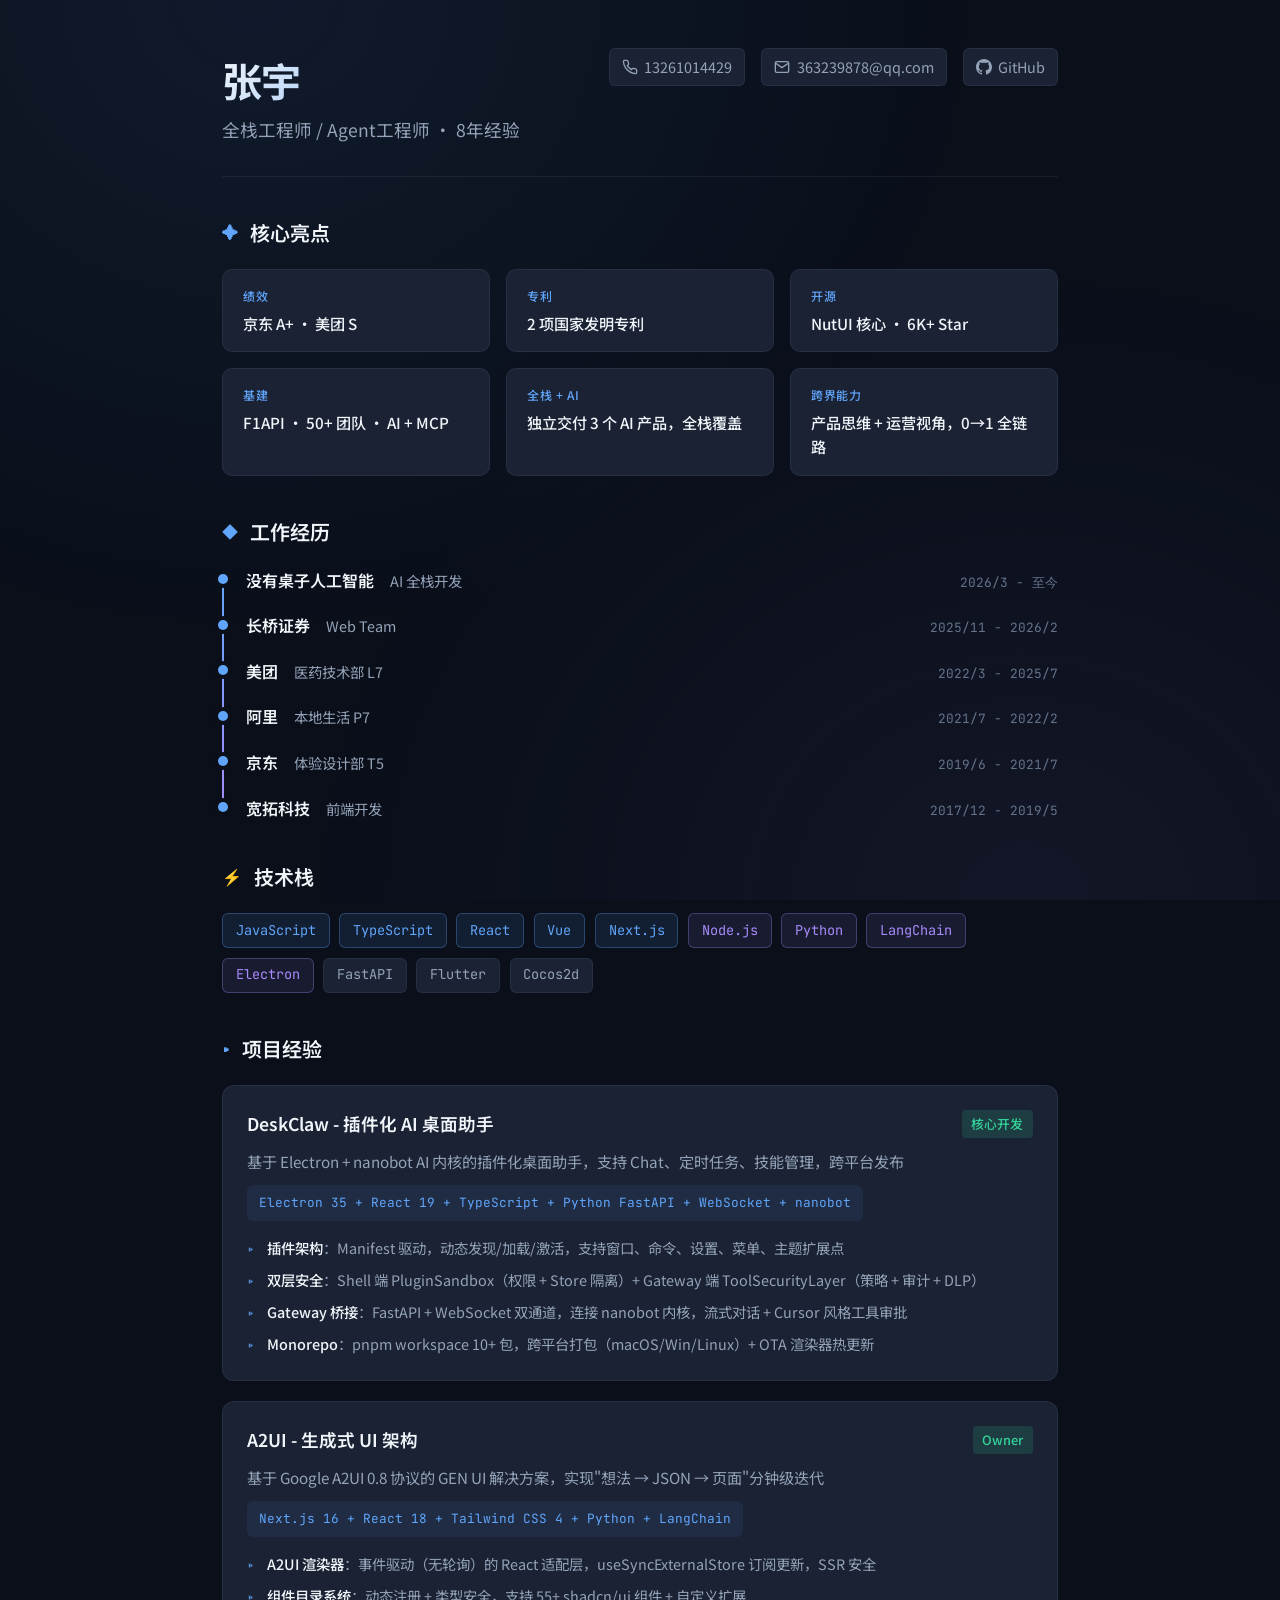
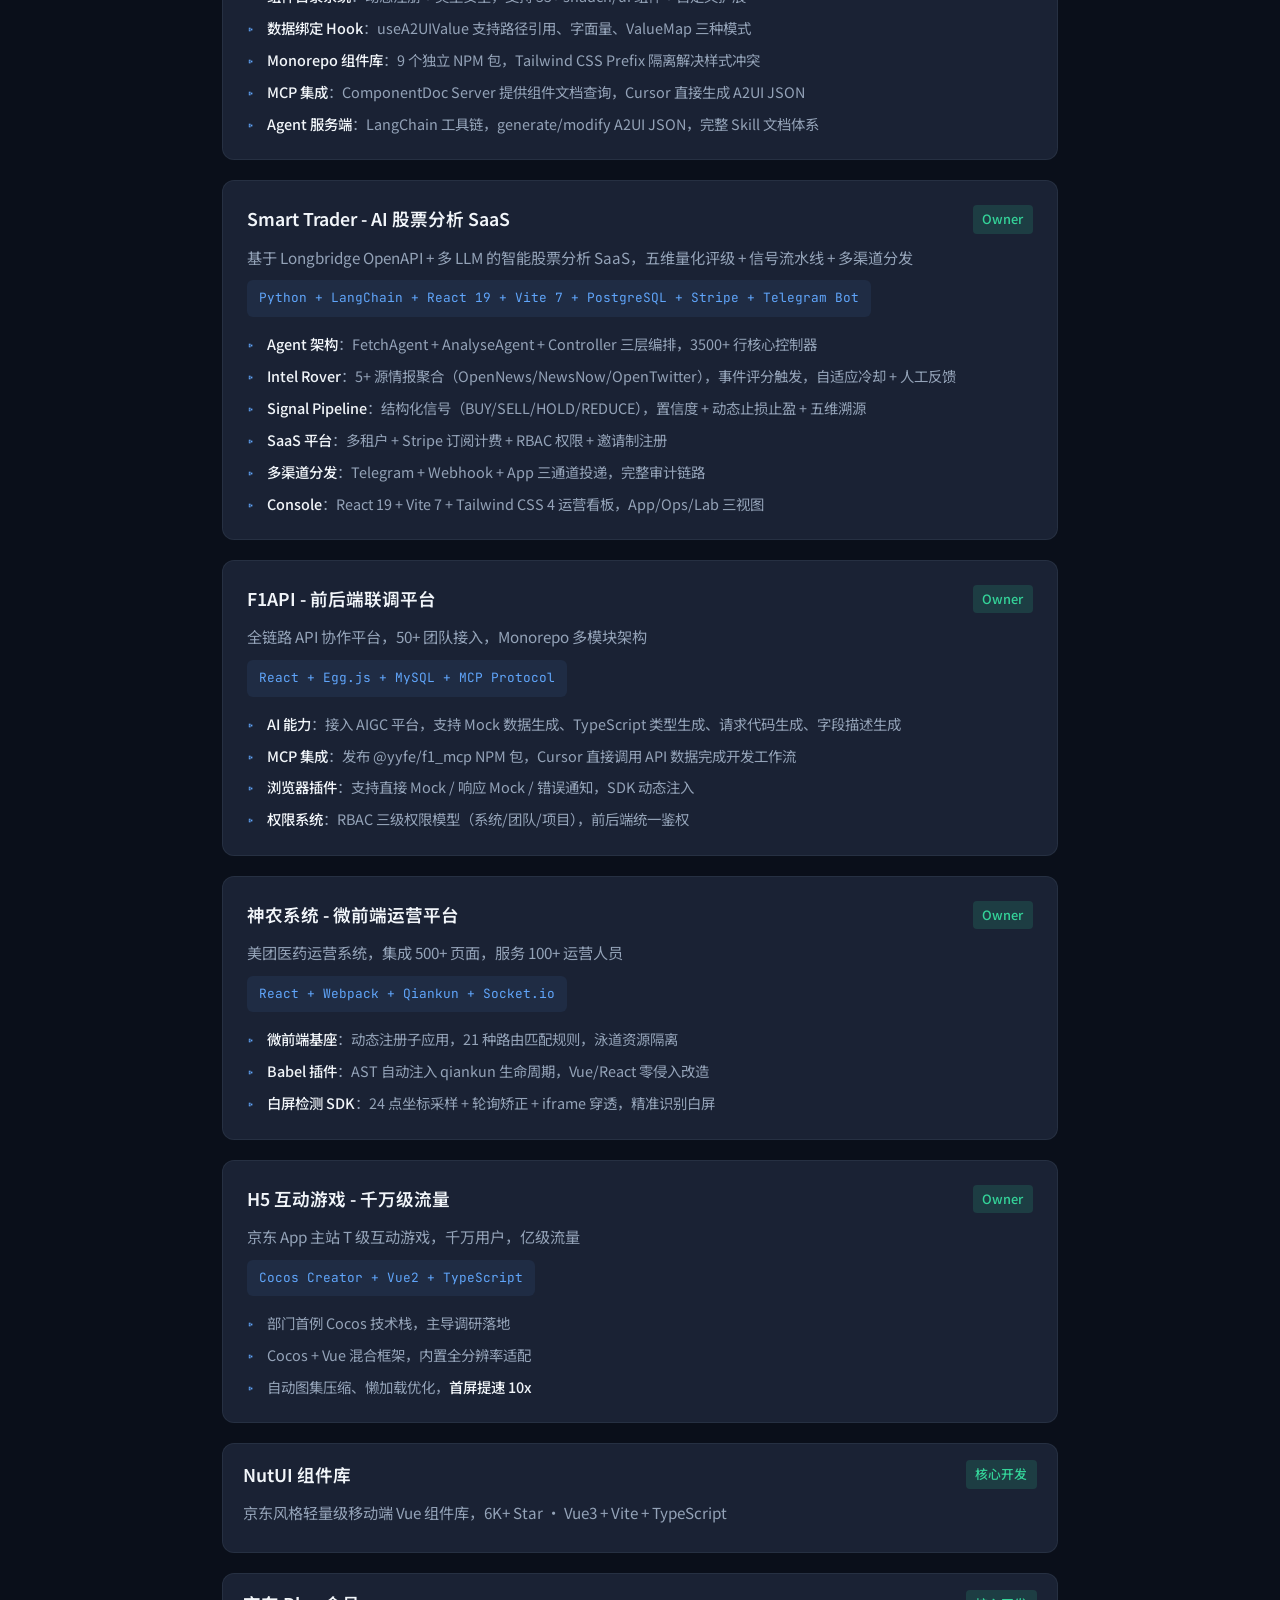
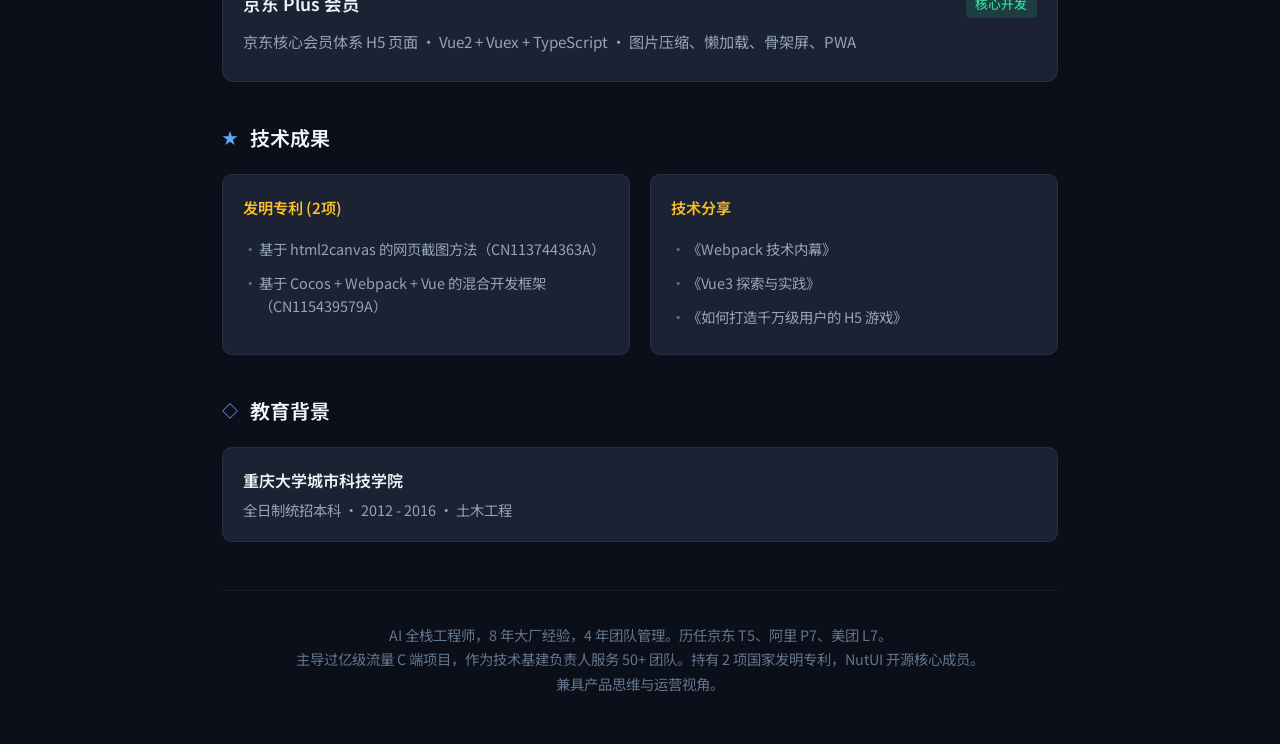
==== index.html @ 43261a3c "fix: DeskClaw 角色改为核心开发 Made-with: Cursor" ====
<!DOCTYPE html>
<html lang="zh-CN">
<head>
  <meta charset="UTF-8">
  <meta name="viewport" content="width=device-width, initial-scale=1.0">
  <title>张宇 - 全栈工程师 / Agent工程师</title>
  <link rel="preconnect" href="https://fonts.googleapis.com">
  <link rel="preconnect" href="https://fonts.gstatic.com" crossorigin>
  <link href="https://fonts.googleapis.com/css2?family=Noto+Sans+SC:wght@300;400;500;700&family=JetBrains+Mono:wght@400;500&display=swap" rel="stylesheet">
  <link rel="stylesheet" href="styles.css">
</head>
<body>
  <div class="container">
    <!-- Header -->
    <header class="header">
      <div class="header-main">
        <h1 class="name">张宇</h1>
        <p class="title">全栈工程师 / Agent工程师 · 8年经验</p>
      </div>
      <div class="contact-info">
        <a href="tel:13261014429" class="contact-item">
          <svg class="icon" viewBox="0 0 24 24" fill="none" stroke="currentColor" stroke-width="2">
            <path d="M22 16.92v3a2 2 0 0 1-2.18 2 19.79 19.79 0 0 1-8.63-3.07 19.5 19.5 0 0 1-6-6 19.79 19.79 0 0 1-3.07-8.67A2 2 0 0 1 4.11 2h3a2 2 0 0 1 2 1.72 12.84 12.84 0 0 0 .7 2.81 2 2 0 0 1-.45 2.11L8.09 9.91a16 16 0 0 0 6 6l1.27-1.27a2 2 0 0 1 2.11-.45 12.84 12.84 0 0 0 2.81.7A2 2 0 0 1 22 16.92z"/>
          </svg>
          13261014429
        </a>
        <a href="mailto:363239878@qq.com" class="contact-item">
          <svg class="icon" viewBox="0 0 24 24" fill="none" stroke="currentColor" stroke-width="2">
            <path d="M4 4h16c1.1 0 2 .9 2 2v12c0 1.1-.9 2-2 2H4c-1.1 0-2-.9-2-2V6c0-1.1.9-2 2-2z"/>
            <polyline points="22,6 12,13 2,6"/>
          </svg>
          363239878@qq.com
        </a>
        <a href="https://github.com/zy19940510" target="_blank" class="contact-item">
          <svg class="icon" viewBox="0 0 24 24" fill="currentColor">
            <path d="M12 0c-6.626 0-12 5.373-12 12 0 5.302 3.438 9.8 8.207 11.387.599.111.793-.261.793-.577v-2.234c-3.338.726-4.033-1.416-4.033-1.416-.546-1.387-1.333-1.756-1.333-1.756-1.089-.745.083-.729.083-.729 1.205.084 1.839 1.237 1.839 1.237 1.07 1.834 2.807 1.304 3.492.997.107-.775.418-1.305.762-1.604-2.665-.305-5.467-1.334-5.467-5.931 0-1.311.469-2.381 1.236-3.221-.124-.303-.535-1.524.117-3.176 0 0 1.008-.322 3.301 1.23.957-.266 1.983-.399 3.003-.404 1.02.005 2.047.138 3.006.404 2.291-1.552 3.297-1.23 3.297-1.23.653 1.653.242 2.874.118 3.176.77.84 1.235 1.911 1.235 3.221 0 4.609-2.807 5.624-5.479 5.921.43.372.823 1.102.823 2.222v3.293c0 .319.192.694.801.576 4.765-1.589 8.199-6.086 8.199-11.386 0-6.627-5.373-12-12-12z"/>
          </svg>
          GitHub
        </a>
      </div>
    </header>

    <!-- Highlights -->
    <section class="section highlights">
      <h2 class="section-title">
        <span class="section-icon">✦</span>
        核心亮点
      </h2>
      <div class="highlight-grid">
        <div class="highlight-card">
          <div class="highlight-label">绩效</div>
          <div class="highlight-value">京东 A+ · 美团 S</div>
        </div>
        <div class="highlight-card">
          <div class="highlight-label">专利</div>
          <div class="highlight-value">2 项国家发明专利</div>
        </div>
        <div class="highlight-card">
          <div class="highlight-label">开源</div>
          <div class="highlight-value">NutUI 核心 · 6K+ Star</div>
        </div>
        <div class="highlight-card">
          <div class="highlight-label">基建</div>
          <div class="highlight-value">F1API · 50+ 团队 · AI + MCP</div>
        </div>
        <div class="highlight-card">
          <div class="highlight-label">全栈 + AI</div>
          <div class="highlight-value">独立交付 3 个 AI 产品，全栈覆盖</div>
        </div>
        <div class="highlight-card">
          <div class="highlight-label">跨界能力</div>
          <div class="highlight-value">产品思维 + 运营视角，0→1 全链路</div>
        </div>
      </div>
    </section>

    <!-- Work Experience -->
    <section class="section">
      <h2 class="section-title">
        <span class="section-icon">◆</span>
        工作经历
      </h2>
      <div class="timeline">
        <div class="timeline-item">
          <div class="timeline-dot"></div>
          <div class="timeline-content">
            <div class="company">没有桌子人工智能</div>
            <div class="position">AI 全栈开发</div>
            <div class="period">2026/3 - 至今</div>
          </div>
        </div>
        <div class="timeline-item">
          <div class="timeline-dot"></div>
          <div class="timeline-content">
            <div class="company">长桥证券</div>
            <div class="position">Web Team</div>
            <div class="period">2025/11 - 2026/2</div>
          </div>
        </div>
        <div class="timeline-item">
          <div class="timeline-dot"></div>
          <div class="timeline-content">
            <div class="company">美团</div>
            <div class="position">医药技术部 L7</div>
            <div class="period">2022/3 - 2025/7</div>
          </div>
        </div>
        <div class="timeline-item">
          <div class="timeline-dot"></div>
          <div class="timeline-content">
            <div class="company">阿里</div>
            <div class="position">本地生活 P7</div>
            <div class="period">2021/7 - 2022/2</div>
          </div>
        </div>
        <div class="timeline-item">
          <div class="timeline-dot"></div>
          <div class="timeline-content">
            <div class="company">京东</div>
            <div class="position">体验设计部 T5</div>
            <div class="period">2019/6 - 2021/7</div>
          </div>
        </div>
        <div class="timeline-item">
          <div class="timeline-dot"></div>
          <div class="timeline-content">
            <div class="company">宽拓科技</div>
            <div class="position">前端开发</div>
            <div class="period">2017/12 - 2019/5</div>
          </div>
        </div>
      </div>
    </section>

    <!-- Tech Stack -->
    <section class="section">
      <h2 class="section-title">
        <span class="section-icon">⚡</span>
        技术栈
      </h2>
      <div class="tech-tags">
        <span class="tech-tag primary">JavaScript</span>
        <span class="tech-tag primary">TypeScript</span>
        <span class="tech-tag primary">React</span>
        <span class="tech-tag primary">Vue</span>
        <span class="tech-tag primary">Next.js</span>
        <span class="tech-tag secondary">Node.js</span>
        <span class="tech-tag secondary">Python</span>
        <span class="tech-tag secondary">LangChain</span>
        <span class="tech-tag secondary">Electron</span>
        <span class="tech-tag">FastAPI</span>
        <span class="tech-tag">Flutter</span>
        <span class="tech-tag">Cocos2d</span>
      </div>
    </section>

    <!-- Projects -->
    <section class="section">
      <h2 class="section-title">
        <span class="section-icon">▸</span>
        项目经验
      </h2>

      <div class="project">
        <div class="project-header">
          <h3 class="project-name">DeskClaw - 插件化 AI 桌面助手</h3>
          <span class="project-role">核心开发</span>
        </div>
        <p class="project-desc">基于 Electron + nanobot AI 内核的插件化桌面助手，支持 Chat、定时任务、技能管理，跨平台发布</p>
        <div class="project-tech">Electron 35 + React 19 + TypeScript + Python FastAPI + WebSocket + nanobot</div>
        <ul class="project-points">
          <li><strong>插件架构</strong>：Manifest 驱动，动态发现/加载/激活，支持窗口、命令、设置、菜单、主题扩展点</li>
          <li><strong>双层安全</strong>：Shell 端 PluginSandbox（权限 + Store 隔离）+ Gateway 端 ToolSecurityLayer（策略 + 审计 + DLP）</li>
          <li><strong>Gateway 桥接</strong>：FastAPI + WebSocket 双通道，连接 nanobot 内核，流式对话 + Cursor 风格工具审批</li>
          <li><strong>Monorepo</strong>：pnpm workspace 10+ 包，跨平台打包（macOS/Win/Linux）+ OTA 渲染器热更新</li>
        </ul>
      </div>

      <div class="project">
        <div class="project-header">
          <h3 class="project-name">A2UI - 生成式 UI 架构</h3>
          <span class="project-role">Owner</span>
        </div>
        <p class="project-desc">基于 Google A2UI 0.8 协议的 GEN UI 解决方案，实现"想法 → JSON → 页面"分钟级迭代</p>
        <div class="project-tech">Next.js 16 + React 18 + Tailwind CSS 4 + Python + LangChain</div>
        <ul class="project-points">
          <li><strong>A2UI 渲染器</strong>：事件驱动（无轮询）的 React 适配层，useSyncExternalStore 订阅更新，SSR 安全</li>
          <li><strong>组件目录系统</strong>：动态注册 + 类型安全，支持 55+ shadcn/ui 组件 + 自定义扩展</li>
          <li><strong>数据绑定 Hook</strong>：useA2UIValue 支持路径引用、字面量、ValueMap 三种模式</li>
          <li><strong>Monorepo 组件库</strong>：9 个独立 NPM 包，Tailwind CSS Prefix 隔离解决样式冲突</li>
          <li><strong>MCP 集成</strong>：ComponentDoc Server 提供组件文档查询，Cursor 直接生成 A2UI JSON</li>
          <li><strong>Agent 服务端</strong>：LangChain 工具链，generate/modify A2UI JSON，完整 Skill 文档体系</li>
        </ul>
      </div>

      <div class="project">
        <div class="project-header">
          <h3 class="project-name">Smart Trader - AI 股票分析 SaaS</h3>
          <span class="project-role">Owner</span>
        </div>
        <p class="project-desc">基于 Longbridge OpenAPI + 多 LLM 的智能股票分析 SaaS，五维量化评级 + 信号流水线 + 多渠道分发</p>
        <div class="project-tech">Python + LangChain + React 19 + Vite 7 + PostgreSQL + Stripe + Telegram Bot</div>
        <ul class="project-points">
          <li><strong>Agent 架构</strong>：FetchAgent + AnalyseAgent + Controller 三层编排，3500+ 行核心控制器</li>
          <li><strong>Intel Rover</strong>：5+ 源情报聚合（OpenNews/NewsNow/OpenTwitter），事件评分触发，自适应冷却 + 人工反馈</li>
          <li><strong>Signal Pipeline</strong>：结构化信号（BUY/SELL/HOLD/REDUCE），置信度 + 动态止损止盈 + 五维溯源</li>
          <li><strong>SaaS 平台</strong>：多租户 + Stripe 订阅计费 + RBAC 权限 + 邀请制注册</li>
          <li><strong>多渠道分发</strong>：Telegram + Webhook + App 三通道投递，完整审计链路</li>
          <li><strong>Console</strong>：React 19 + Vite 7 + Tailwind CSS 4 运营看板，App/Ops/Lab 三视图</li>
        </ul>
      </div>

      <div class="project">
        <div class="project-header">
          <h3 class="project-name">F1API - 前后端联调平台</h3>
          <span class="project-role">Owner</span>
        </div>
        <p class="project-desc">全链路 API 协作平台，50+ 团队接入，Monorepo 多模块架构</p>
        <div class="project-tech">React + Egg.js + MySQL + MCP Protocol</div>
        <ul class="project-points">
          <li><strong>AI 能力</strong>：接入 AIGC 平台，支持 Mock 数据生成、TypeScript 类型生成、请求代码生成、字段描述生成</li>
          <li><strong>MCP 集成</strong>：发布 @yyfe/f1_mcp NPM 包，Cursor 直接调用 API 数据完成开发工作流</li>
          <li><strong>浏览器插件</strong>：支持直接 Mock / 响应 Mock / 错误通知，SDK 动态注入</li>
          <li><strong>权限系统</strong>：RBAC 三级权限模型（系统/团队/项目），前后端统一鉴权</li>
        </ul>
      </div>

      <div class="project">
        <div class="project-header">
          <h3 class="project-name">神农系统 - 微前端运营平台</h3>
          <span class="project-role">Owner</span>
        </div>
        <p class="project-desc">美团医药运营系统，集成 500+ 页面，服务 100+ 运营人员</p>
        <div class="project-tech">React + Webpack + Qiankun + Socket.io</div>
        <ul class="project-points">
          <li><strong>微前端基座</strong>：动态注册子应用，21 种路由匹配规则，泳道资源隔离</li>
          <li><strong>Babel 插件</strong>：AST 自动注入 qiankun 生命周期，Vue/React 零侵入改造</li>
          <li><strong>白屏检测 SDK</strong>：24 点坐标采样 + 轮询矫正 + iframe 穿透，精准识别白屏</li>
        </ul>
      </div>

      <div class="project">
        <div class="project-header">
          <h3 class="project-name">H5 互动游戏 - 千万级流量</h3>
          <span class="project-role">Owner</span>
        </div>
        <p class="project-desc">京东 App 主站 T 级互动游戏，千万用户，亿级流量</p>
        <div class="project-tech">Cocos Creator + Vue2 + TypeScript</div>
        <ul class="project-points">
          <li>部门首例 Cocos 技术栈，主导调研落地</li>
          <li>Cocos + Vue 混合框架，内置全分辨率适配</li>
          <li>自动图集压缩、懒加载优化，<strong>首屏提速 10x</strong></li>
        </ul>
      </div>

      <div class="project compact">
        <div class="project-header">
          <h3 class="project-name">NutUI 组件库</h3>
          <span class="project-role">核心开发</span>
        </div>
        <p class="project-desc">京东风格轻量级移动端 Vue 组件库，6K+ Star · Vue3 + Vite + TypeScript</p>
      </div>

      <div class="project compact">
        <div class="project-header">
          <h3 class="project-name">京东 Plus 会员</h3>
          <span class="project-role">核心开发</span>
        </div>
        <p class="project-desc">京东核心会员体系 H5 页面 · Vue2 + Vuex + TypeScript · 图片压缩、懒加载、骨架屏、PWA</p>
      </div>
    </section>

    <!-- Technical Achievements -->
    <section class="section">
      <h2 class="section-title">
        <span class="section-icon">★</span>
        技术成果
      </h2>
      
      <div class="achievements-grid">
        <div class="achievement-block">
          <h4>发明专利 (2项)</h4>
          <ul>
            <li>基于 html2canvas 的网页截图方法（CN113744363A）</li>
            <li>基于 Cocos + Webpack + Vue 的混合开发框架（CN115439579A）</li>
          </ul>
        </div>
        <div class="achievement-block">
          <h4>技术分享</h4>
          <ul>
            <li>《Webpack 技术内幕》</li>
            <li>《Vue3 探索与实践》</li>
            <li>《如何打造千万级用户的 H5 游戏》</li>
          </ul>
        </div>
      </div>
    </section>

    <!-- Education -->
    <section class="section">
      <h2 class="section-title">
        <span class="section-icon">◇</span>
        教育背景
      </h2>
      <div class="education">
        <div class="edu-school">重庆大学城市科技学院</div>
        <div class="edu-detail">全日制统招本科 · 2012 - 2016 · 土木工程</div>
      </div>
    </section>

    <!-- Footer -->
    <footer class="footer">
      <p>      AI 全栈工程师，8 年大厂经验，4 年团队管理。历任京东 T5、阿里 P7、美团 L7。<br>
      主导过亿级流量 C 端项目，作为技术基建负责人服务 50+ 团队。持有 2 项国家发明专利，NutUI 开源核心成员。兼具产品思维与运营视角。</p>
    </footer>
  </div>

  <script>
    // Add subtle animations on scroll
    const observerOptions = {
      threshold: 0.1,
      rootMargin: '0px 0px -50px 0px'
    };

    const observer = new IntersectionObserver((entries) => {
      entries.forEach(entry => {
        if (entry.isIntersecting) {
          entry.target.classList.add('visible');
        }
      });
    }, observerOptions);

    document.querySelectorAll('.section, .project, .timeline-item').forEach(el => {
      observer.observe(el);
    });
  </script>
</body>
</html>
---- styles.css ----
/* ================================
   Zhang Yu Resume - Modern Dark Theme
   ================================ */

:root {
  /* Color Palette - Midnight Blue */
  --bg-primary: #0a0f1a;
  --bg-secondary: #111827;
  --bg-card: #1a2234;
  --bg-hover: #232d42;
  
  /* Accent Colors */
  --accent-primary: #60a5fa;
  --accent-secondary: #a78bfa;
  --accent-tertiary: #34d399;
  --accent-warm: #fbbf24;
  
  /* Text Colors */
  --text-primary: #f1f5f9;
  --text-secondary: #94a3b8;
  --text-muted: #64748b;
  
  /* Borders */
  --border-subtle: rgba(148, 163, 184, 0.1);
  --border-accent: rgba(96, 165, 250, 0.3);
  
  /* Shadows */
  --shadow-sm: 0 1px 2px rgba(0, 0, 0, 0.3);
  --shadow-md: 0 4px 6px rgba(0, 0, 0, 0.4);
  --shadow-lg: 0 10px 25px rgba(0, 0, 0, 0.5);
  
  /* Typography */
  --font-sans: 'Noto Sans SC', -apple-system, BlinkMacSystemFont, sans-serif;
  --font-mono: 'JetBrains Mono', 'SF Mono', monospace;
  
  /* Spacing */
  --container-max: 900px;
  --section-gap: 2.5rem;
}

/* Reset & Base */
*, *::before, *::after {
  box-sizing: border-box;
  margin: 0;
  padding: 0;
}

html {
  font-size: 16px;
  scroll-behavior: smooth;
}

body {
  font-family: var(--font-sans);
  background: var(--bg-primary);
  color: var(--text-primary);
  line-height: 1.6;
  min-height: 100vh;
  -webkit-font-smoothing: antialiased;
}

/* Gradient Background */
body::before {
  content: '';
  position: fixed;
  top: 0;
  left: 0;
  right: 0;
  height: 100vh;
  background: 
    radial-gradient(ellipse at 20% 0%, rgba(96, 165, 250, 0.08) 0%, transparent 50%),
    radial-gradient(ellipse at 80% 100%, rgba(167, 139, 250, 0.06) 0%, transparent 50%);
  pointer-events: none;
  z-index: -1;
}

/* Container */
.container {
  max-width: var(--container-max);
  margin: 0 auto;
  padding: 3rem 2rem;
}

/* ================================
   Header
   ================================ */
.header {
  display: flex;
  justify-content: space-between;
  align-items: flex-start;
  flex-wrap: wrap;
  gap: 1.5rem;
  padding-bottom: 2rem;
  margin-bottom: var(--section-gap);
  border-bottom: 1px solid var(--border-subtle);
}

.name {
  font-size: 2.5rem;
  font-weight: 700;
  letter-spacing: -0.02em;
  background: linear-gradient(135deg, var(--text-primary) 0%, var(--accent-primary) 100%);
  -webkit-background-clip: text;
  -webkit-text-fill-color: transparent;
  background-clip: text;
}

.title {
  font-size: 1.1rem;
  color: var(--text-secondary);
  margin-top: 0.25rem;
  font-weight: 400;
}

.contact-info {
  display: flex;
  flex-wrap: wrap;
  gap: 1rem;
  align-items: center;
}

.contact-item {
  display: flex;
  align-items: center;
  gap: 0.4rem;
  color: var(--text-secondary);
  text-decoration: none;
  font-size: 0.9rem;
  padding: 0.4rem 0.75rem;
  background: var(--bg-card);
  border-radius: 6px;
  border: 1px solid var(--border-subtle);
  transition: all 0.2s ease;
}

.contact-item:hover {
  color: var(--accent-primary);
  border-color: var(--border-accent);
  transform: translateY(-1px);
}

.contact-item .icon {
  width: 16px;
  height: 16px;
  flex-shrink: 0;
}

/* ================================
   Sections
   ================================ */
.section {
  margin-bottom: var(--section-gap);
  opacity: 0;
  transform: translateY(20px);
  transition: opacity 0.5s ease, transform 0.5s ease;
}

.section.visible {
  opacity: 1;
  transform: translateY(0);
}

.section-title {
  display: flex;
  align-items: center;
  gap: 0.75rem;
  font-size: 1.25rem;
  font-weight: 600;
  margin-bottom: 1.25rem;
  color: var(--text-primary);
}

.section-icon {
  color: var(--accent-primary);
  font-size: 1rem;
}

/* ================================
   Highlights
   ================================ */
.highlight-grid {
  display: grid;
  grid-template-columns: repeat(auto-fit, minmax(200px, 1fr));
  gap: 1rem;
}

.highlight-card {
  background: var(--bg-card);
  border: 1px solid var(--border-subtle);
  border-radius: 10px;
  padding: 1rem 1.25rem;
  transition: all 0.25s ease;
}

.highlight-card:hover {
  border-color: var(--border-accent);
  background: var(--bg-hover);
  transform: translateY(-2px);
  box-shadow: var(--shadow-md);
}

.highlight-label {
  font-size: 0.75rem;
  text-transform: uppercase;
  letter-spacing: 0.05em;
  color: var(--accent-primary);
  margin-bottom: 0.35rem;
  font-weight: 500;
}

.highlight-value {
  font-size: 0.95rem;
  color: var(--text-primary);
  font-weight: 500;
}

/* ================================
   Timeline (Work Experience)
   ================================ */
.timeline {
  position: relative;
  padding-left: 1.5rem;
}

.timeline::before {
  content: '';
  position: absolute;
  left: 0;
  top: 0.5rem;
  bottom: 0.5rem;
  width: 2px;
  background: linear-gradient(180deg, var(--accent-primary), var(--accent-secondary));
  border-radius: 2px;
}

.timeline-item {
  position: relative;
  padding-bottom: 1.25rem;
  opacity: 0;
  transform: translateX(-10px);
  transition: opacity 0.4s ease, transform 0.4s ease;
}

.timeline-item.visible {
  opacity: 1;
  transform: translateX(0);
}

.timeline-item:last-child {
  padding-bottom: 0;
}

.timeline-dot {
  position: absolute;
  left: -1.5rem;
  top: 0.4rem;
  width: 10px;
  height: 10px;
  background: var(--accent-primary);
  border-radius: 50%;
  transform: translateX(-4px);
  box-shadow: 0 0 0 4px var(--bg-primary);
}

.timeline-content {
  display: flex;
  align-items: baseline;
  flex-wrap: wrap;
  gap: 0.5rem 1rem;
}

.company {
  font-weight: 600;
  font-size: 1rem;
  color: var(--text-primary);
}

.position {
  color: var(--text-secondary);
  font-size: 0.9rem;
}

.period {
  font-family: var(--font-mono);
  font-size: 0.8rem;
  color: var(--text-muted);
  margin-left: auto;
}

/* ================================
   Tech Tags
   ================================ */
.tech-tags {
  display: flex;
  flex-wrap: wrap;
  gap: 0.6rem;
}

.tech-tag {
  font-family: var(--font-mono);
  font-size: 0.85rem;
  padding: 0.35rem 0.8rem;
  background: var(--bg-card);
  border: 1px solid var(--border-subtle);
  border-radius: 6px;
  color: var(--text-secondary);
  transition: all 0.2s ease;
}

.tech-tag.primary {
  background: rgba(96, 165, 250, 0.1);
  border-color: rgba(96, 165, 250, 0.3);
  color: var(--accent-primary);
}

.tech-tag.secondary {
  background: rgba(167, 139, 250, 0.1);
  border-color: rgba(167, 139, 250, 0.3);
  color: var(--accent-secondary);
}

.tech-tag:hover {
  transform: translateY(-2px);
  box-shadow: var(--shadow-sm);
}

/* ================================
   Projects
   ================================ */
.project {
  background: var(--bg-card);
  border: 1px solid var(--border-subtle);
  border-radius: 12px;
  padding: 1.5rem;
  margin-bottom: 1.25rem;
  opacity: 0;
  transform: translateY(15px);
  transition: all 0.4s ease;
}

.project.visible {
  opacity: 1;
  transform: translateY(0);
}

.project:hover {
  border-color: var(--border-accent);
  box-shadow: var(--shadow-md);
}

.project.compact {
  padding: 1rem 1.25rem;
}

.project-header {
  display: flex;
  justify-content: space-between;
  align-items: center;
  margin-bottom: 0.75rem;
}

.project-name {
  font-size: 1.1rem;
  font-weight: 600;
  color: var(--text-primary);
}

.project-role {
  font-size: 0.8rem;
  font-weight: 500;
  padding: 0.25rem 0.6rem;
  background: rgba(52, 211, 153, 0.15);
  color: var(--accent-tertiary);
  border-radius: 4px;
}

.project-desc {
  color: var(--text-secondary);
  font-size: 0.95rem;
  margin-bottom: 0.75rem;
  line-height: 1.5;
}

.project-tech {
  font-family: var(--font-mono);
  font-size: 0.8rem;
  color: var(--accent-primary);
  margin-bottom: 1rem;
  padding: 0.5rem 0.75rem;
  background: rgba(96, 165, 250, 0.08);
  border-radius: 6px;
  display: inline-block;
}

.project-points {
  list-style: none;
  padding: 0;
}

.project-points li {
  position: relative;
  padding-left: 1.25rem;
  margin-bottom: 0.6rem;
  font-size: 0.9rem;
  color: var(--text-secondary);
  line-height: 1.55;
}

.project-points li::before {
  content: '▹';
  position: absolute;
  left: 0;
  color: var(--accent-primary);
}

.project-points li strong {
  color: var(--text-primary);
  font-weight: 500;
}

.project-points li:last-child {
  margin-bottom: 0;
}

/* ================================
   Achievements
   ================================ */
.achievements-grid {
  display: grid;
  grid-template-columns: repeat(auto-fit, minmax(280px, 1fr));
  gap: 1.25rem;
}

.achievement-block {
  background: var(--bg-card);
  border: 1px solid var(--border-subtle);
  border-radius: 10px;
  padding: 1.25rem;
}

.achievement-block h4 {
  font-size: 0.95rem;
  font-weight: 600;
  color: var(--accent-warm);
  margin-bottom: 0.75rem;
}

.achievement-block ul {
  list-style: none;
}

.achievement-block li {
  font-size: 0.9rem;
  color: var(--text-secondary);
  padding: 0.35rem 0;
  padding-left: 1rem;
  position: relative;
}

.achievement-block li::before {
  content: '•';
  position: absolute;
  left: 0;
  color: var(--text-muted);
}

/* ================================
   Education
   ================================ */
.education {
  background: var(--bg-card);
  border: 1px solid var(--border-subtle);
  border-radius: 10px;
  padding: 1.25rem;
}

.edu-school {
  font-size: 1rem;
  font-weight: 600;
  color: var(--text-primary);
}

.edu-detail {
  font-size: 0.9rem;
  color: var(--text-secondary);
  margin-top: 0.25rem;
}

/* ================================
   Footer
   ================================ */
.footer {
  margin-top: 3rem;
  padding-top: 2rem;
  border-top: 1px solid var(--border-subtle);
  text-align: center;
}

.footer p {
  font-size: 0.9rem;
  color: var(--text-muted);
  line-height: 1.7;
  max-width: 700px;
  margin: 0 auto;
}

/* ================================
   Responsive
   ================================ */
@media (max-width: 768px) {
  .container {
    padding: 2rem 1.25rem;
  }

  .header {
    flex-direction: column;
    align-items: flex-start;
  }

  .name {
    font-size: 2rem;
  }

  .contact-info {
    width: 100%;
  }

  .highlight-grid {
    grid-template-columns: repeat(2, 1fr);
  }

  .timeline-content {
    flex-direction: column;
    gap: 0.25rem;
  }

  .period {
    margin-left: 0;
  }

  .project-header {
    flex-direction: column;
    align-items: flex-start;
    gap: 0.5rem;
  }
}

@media (max-width: 480px) {
  .highlight-grid {
    grid-template-columns: 1fr;
  }

  .achievements-grid {
    grid-template-columns: 1fr;
  }
}

/* ================================
   Print Styles
   ================================ */
@media print {
  :root {
    --bg-primary: #ffffff;
    --bg-secondary: #f8fafc;
    --bg-card: #f1f5f9;
    --text-primary: #1e293b;
    --text-secondary: #475569;
    --text-muted: #64748b;
    --border-subtle: #e2e8f0;
  }

  body {
    background: white;
    color: black;
    -webkit-print-color-adjust: exact;
    print-color-adjust: exact;
  }

  body::before {
    display: none;
  }

  .container {
    max-width: 100%;
    padding: 0;
  }

  .section, .project, .timeline-item {
    opacity: 1;
    transform: none;
  }

  .name {
    background: none;
    -webkit-text-fill-color: var(--text-primary);
    color: var(--text-primary);
  }

  .contact-item {
    background: none;
    border: none;
    padding: 0.2rem 0.5rem;
  }

  .project:hover,
  .highlight-card:hover {
    transform: none;
    box-shadow: none;
  }
}

/* ================================
   Animations
   ================================ */
@keyframes fadeInUp {
  from {
    opacity: 0;
    transform: translateY(20px);
  }
  to {
    opacity: 1;
    transform: translateY(0);
  }
}

.header {
  animation: fadeInUp 0.6s ease forwards;
}

.highlights {
  animation: fadeInUp 0.6s ease 0.1s forwards;
}
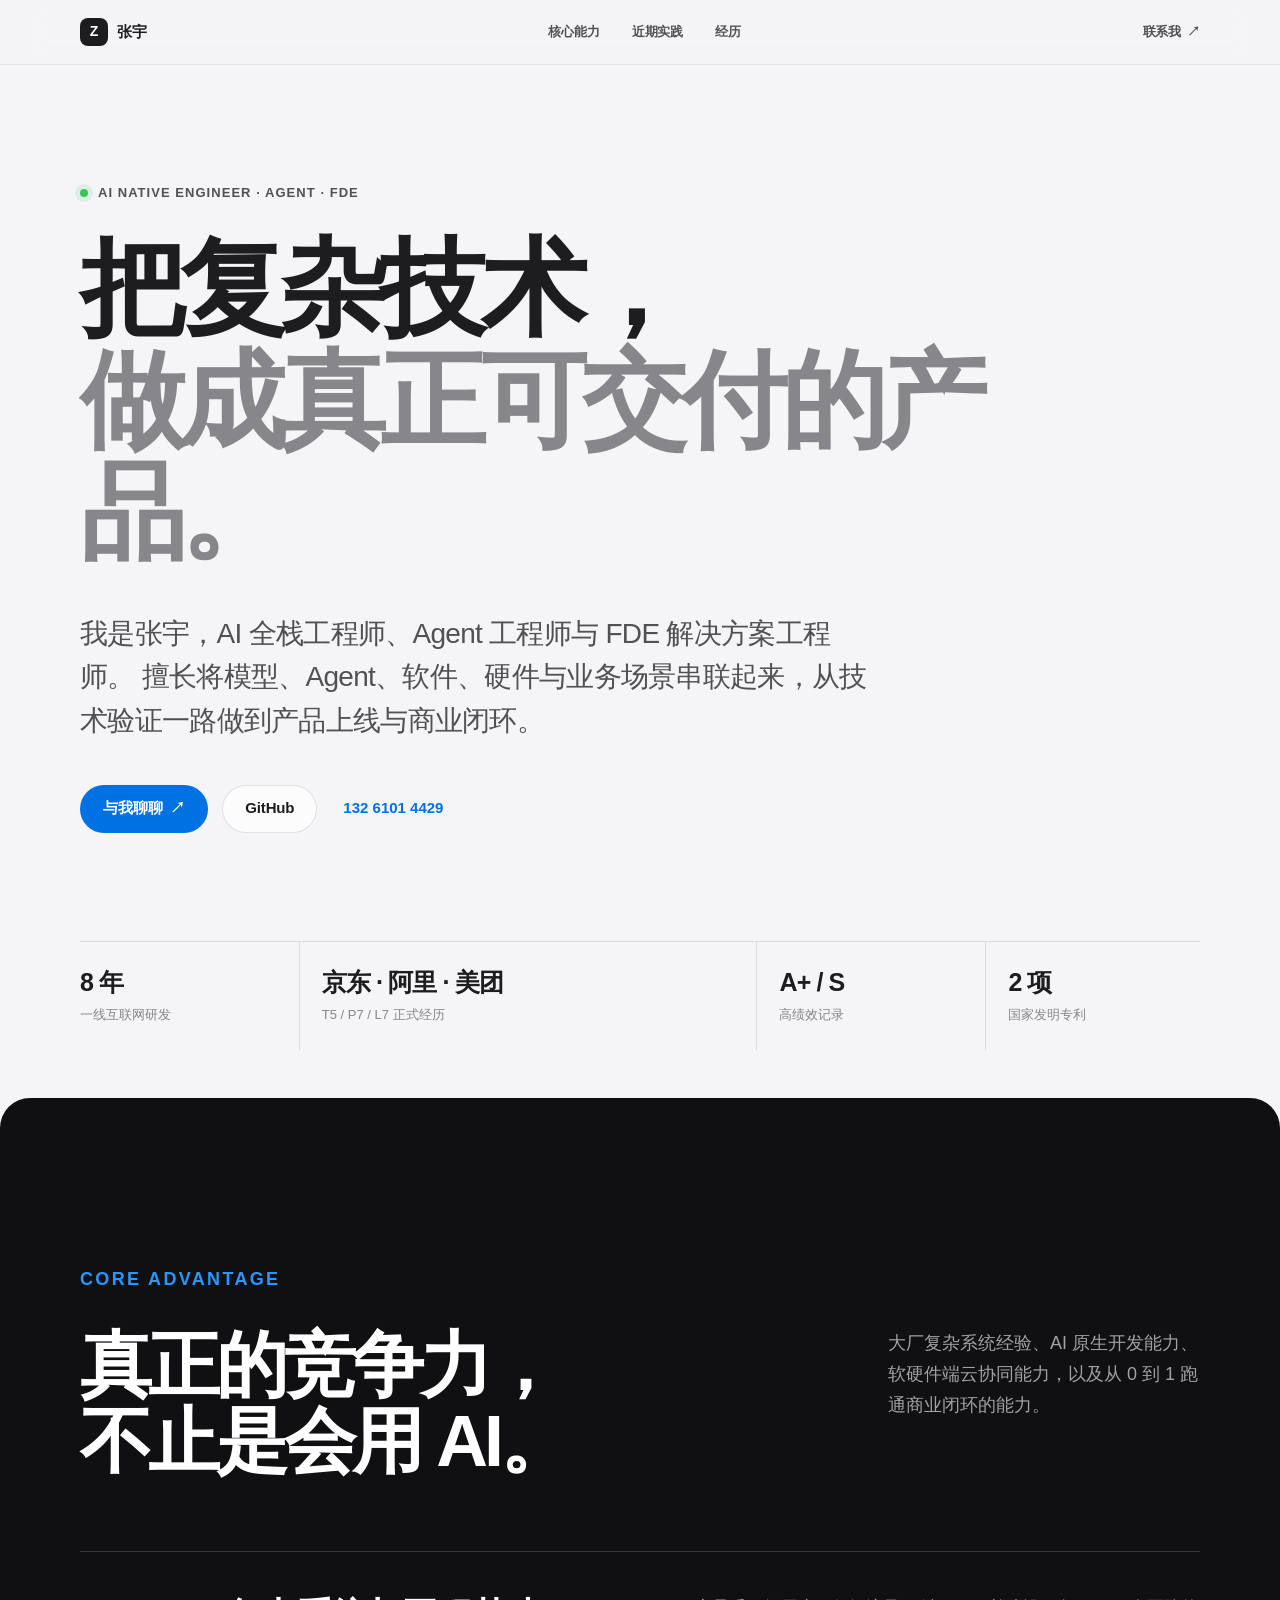
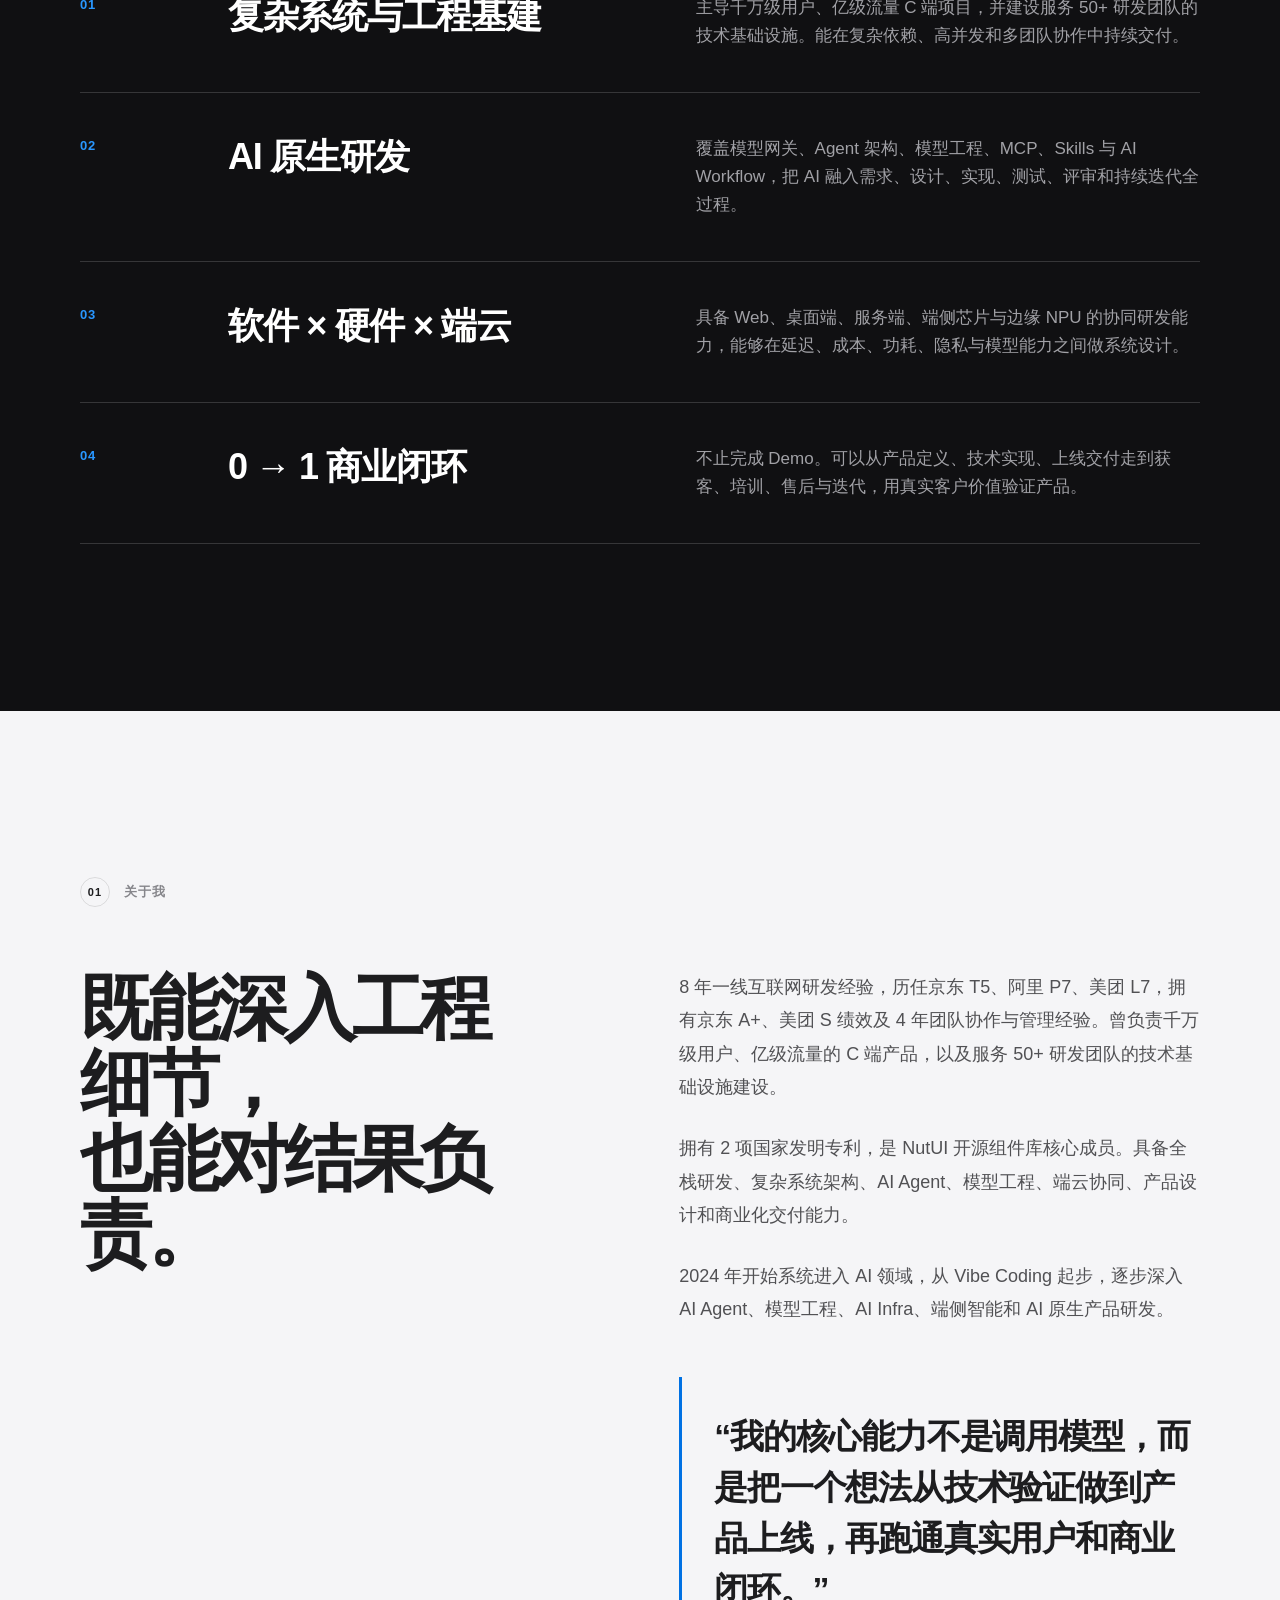
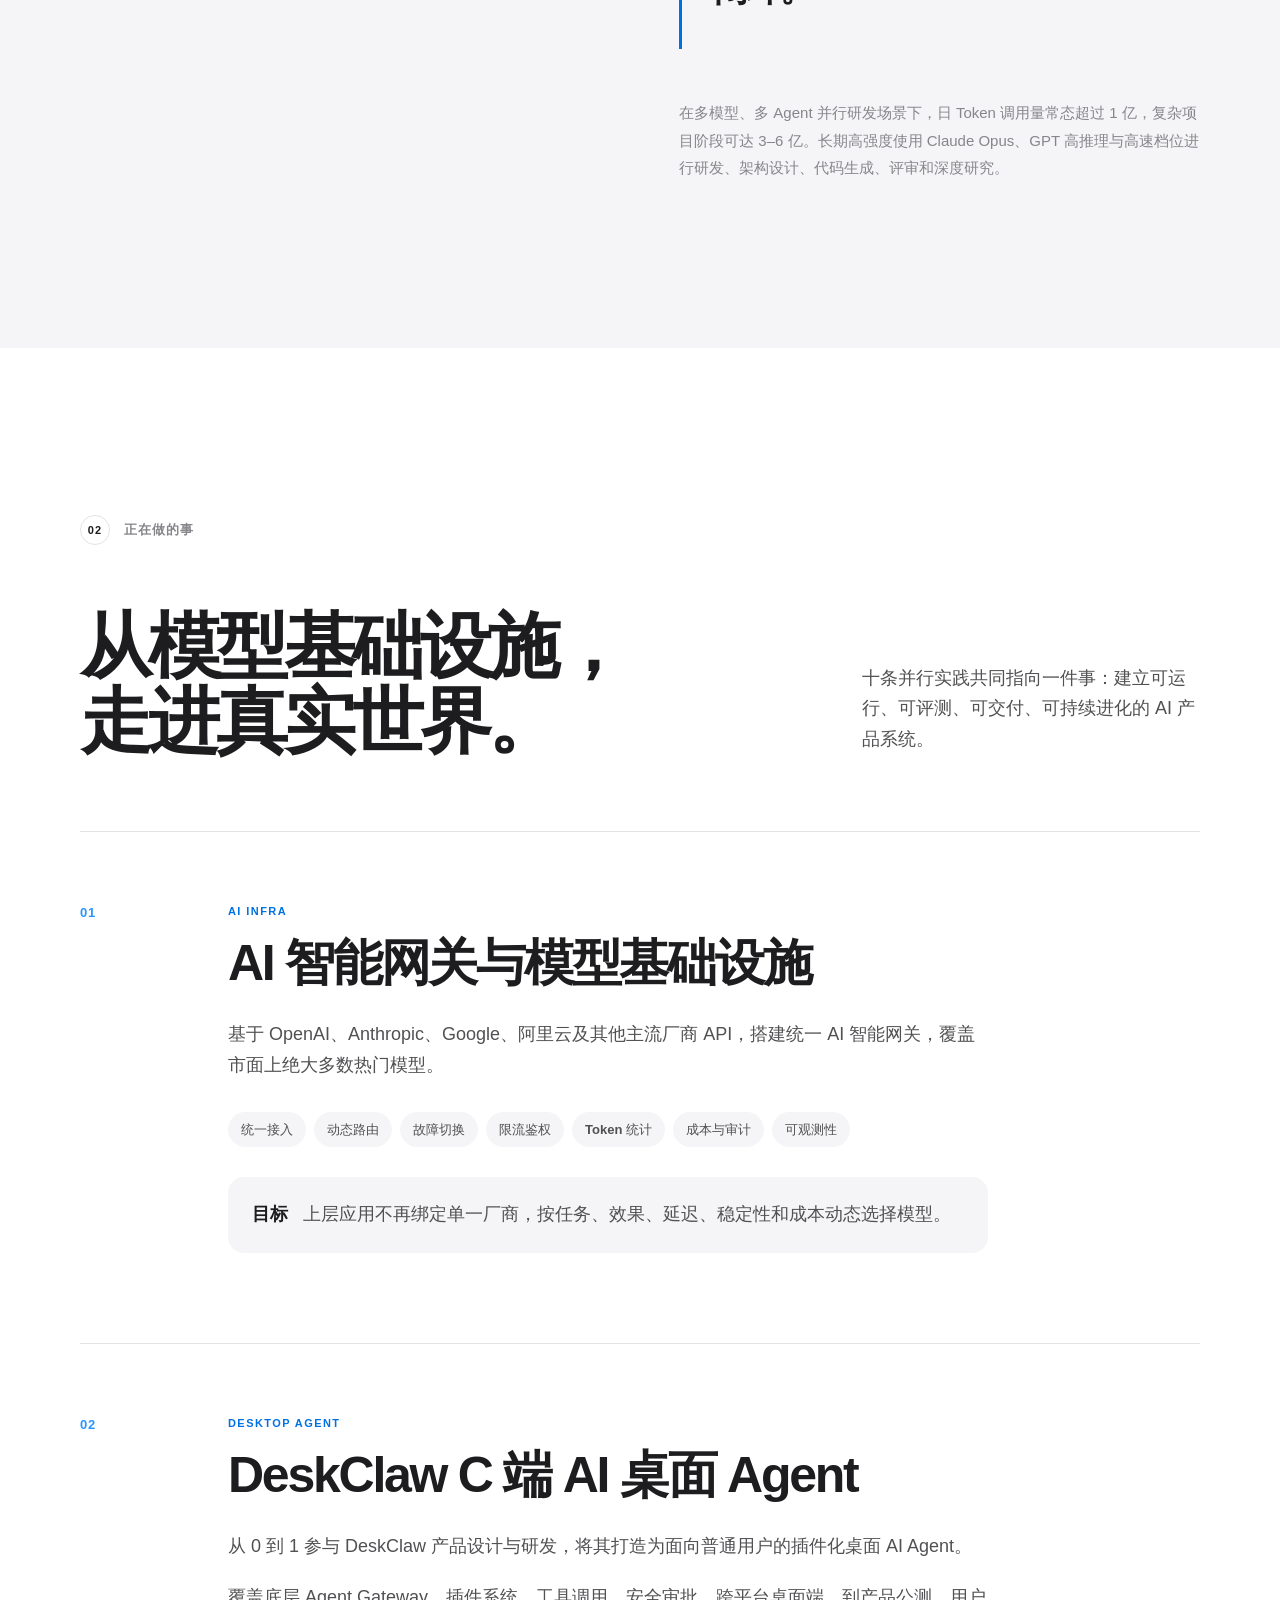
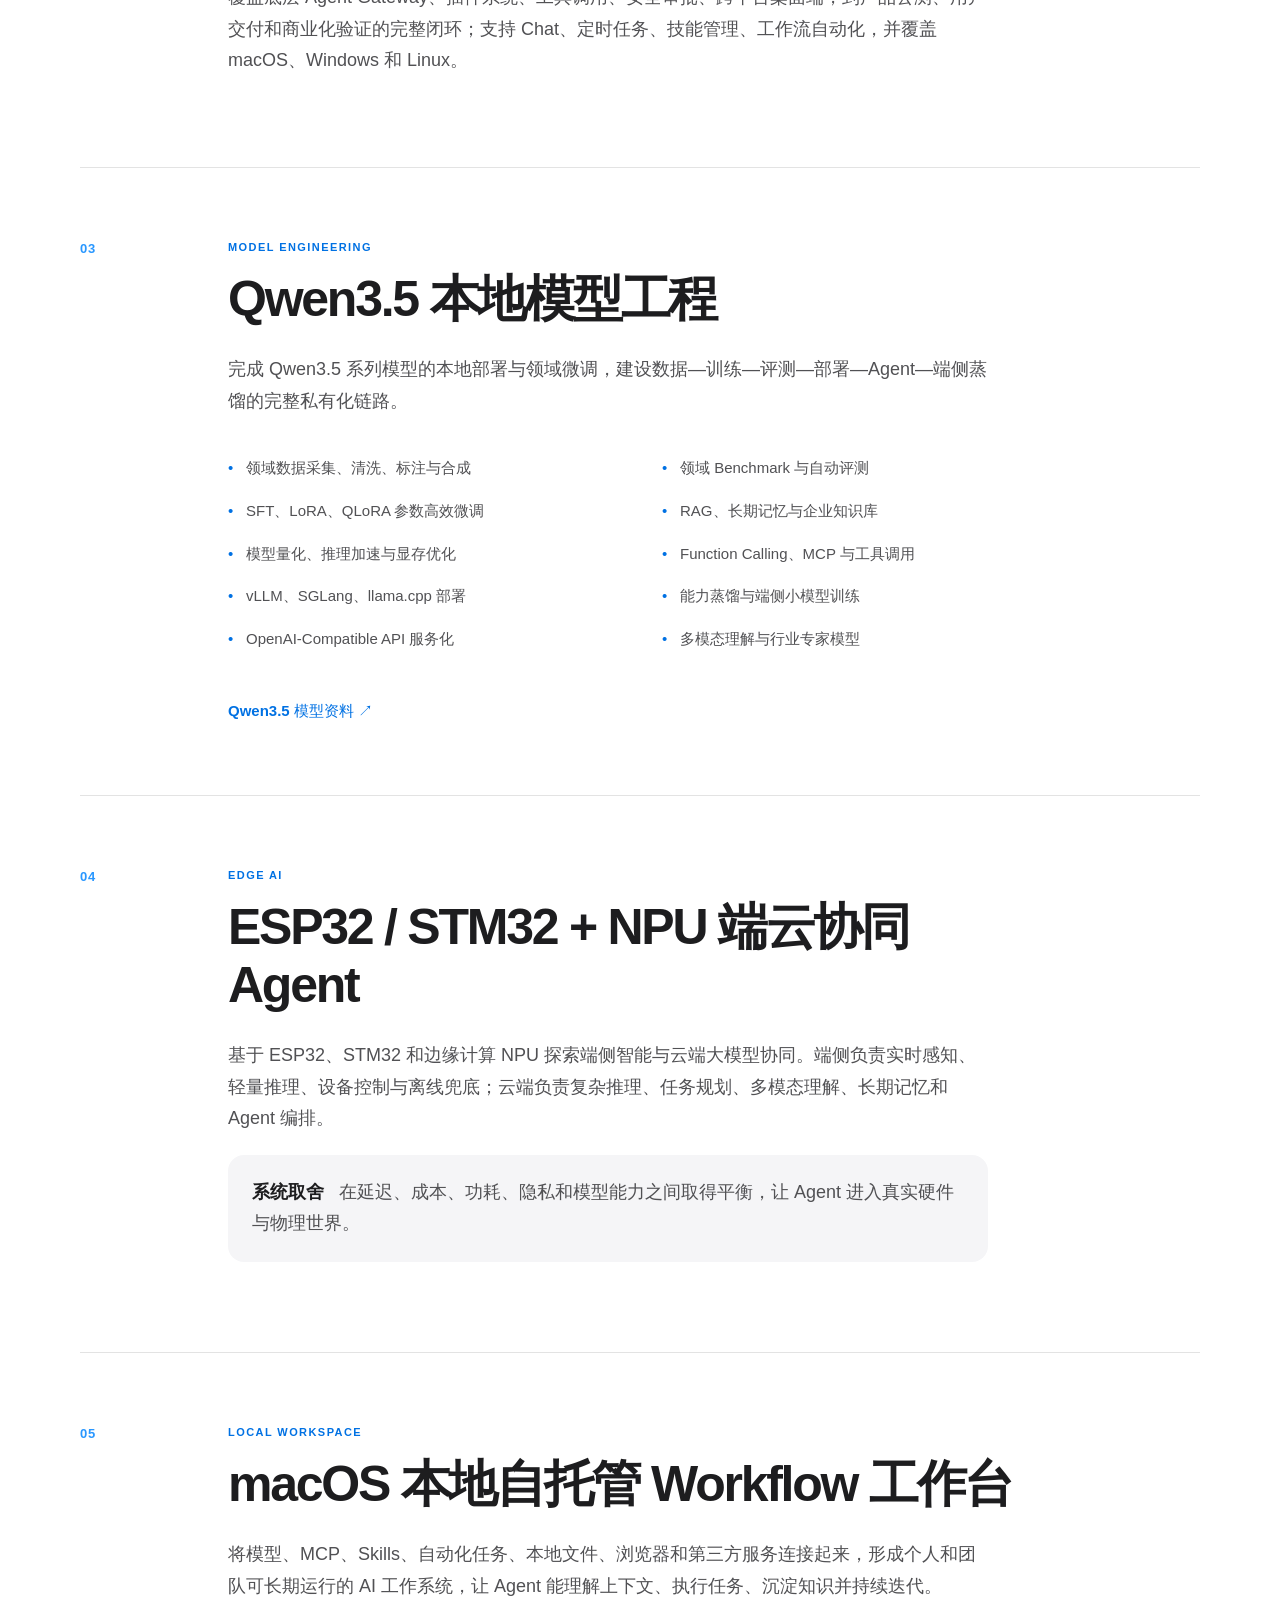
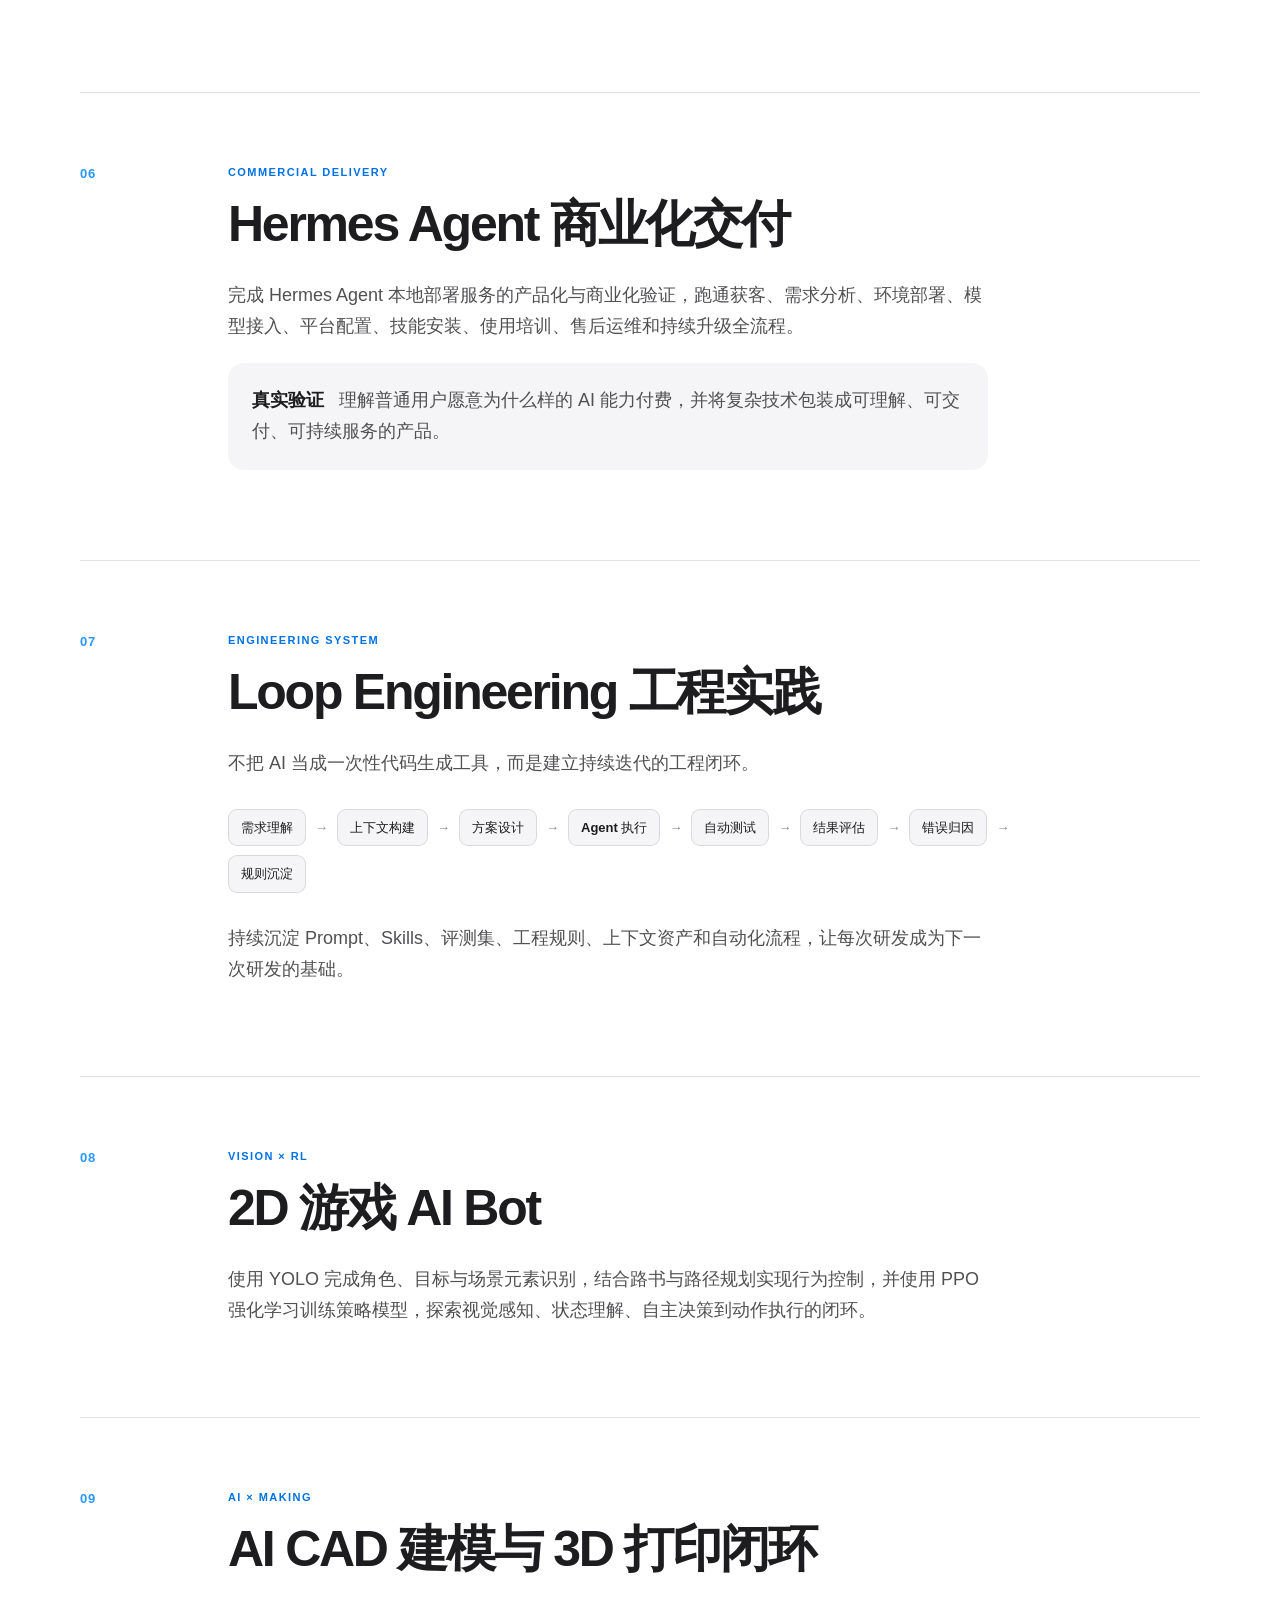
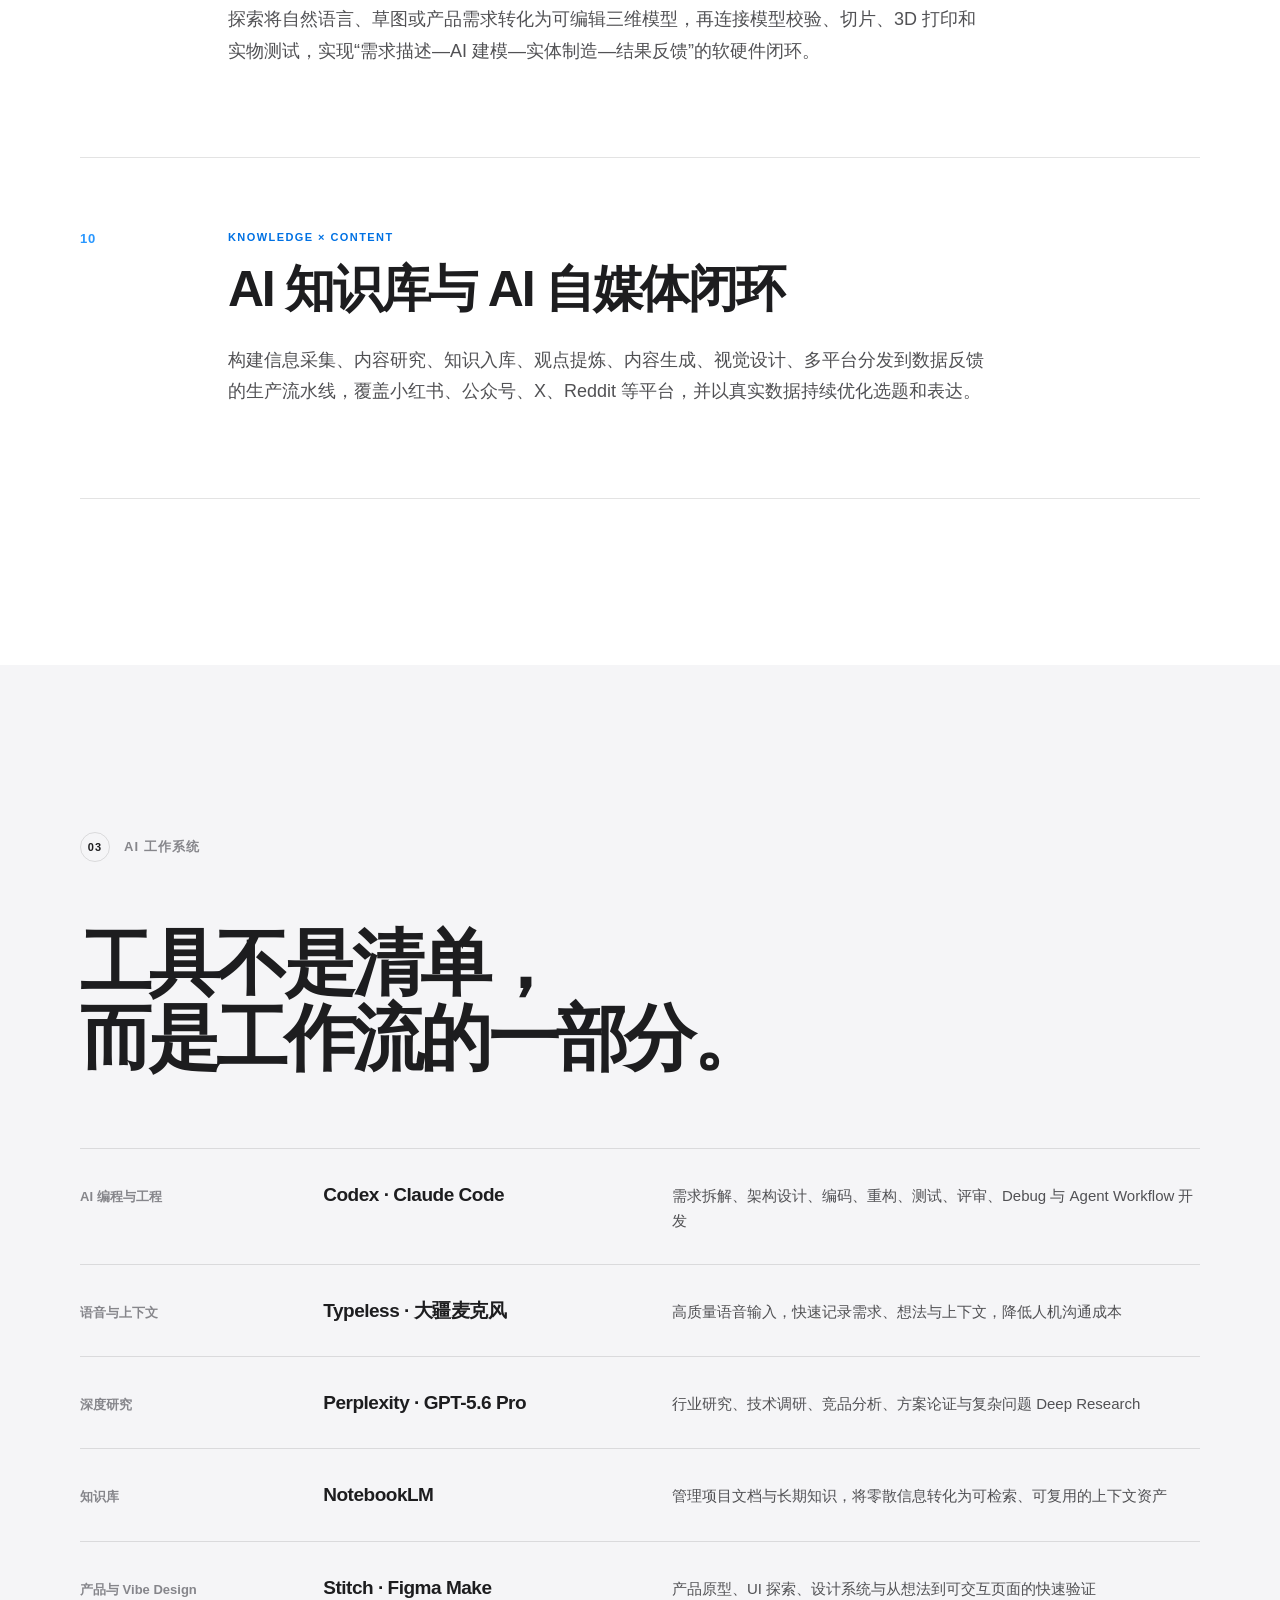
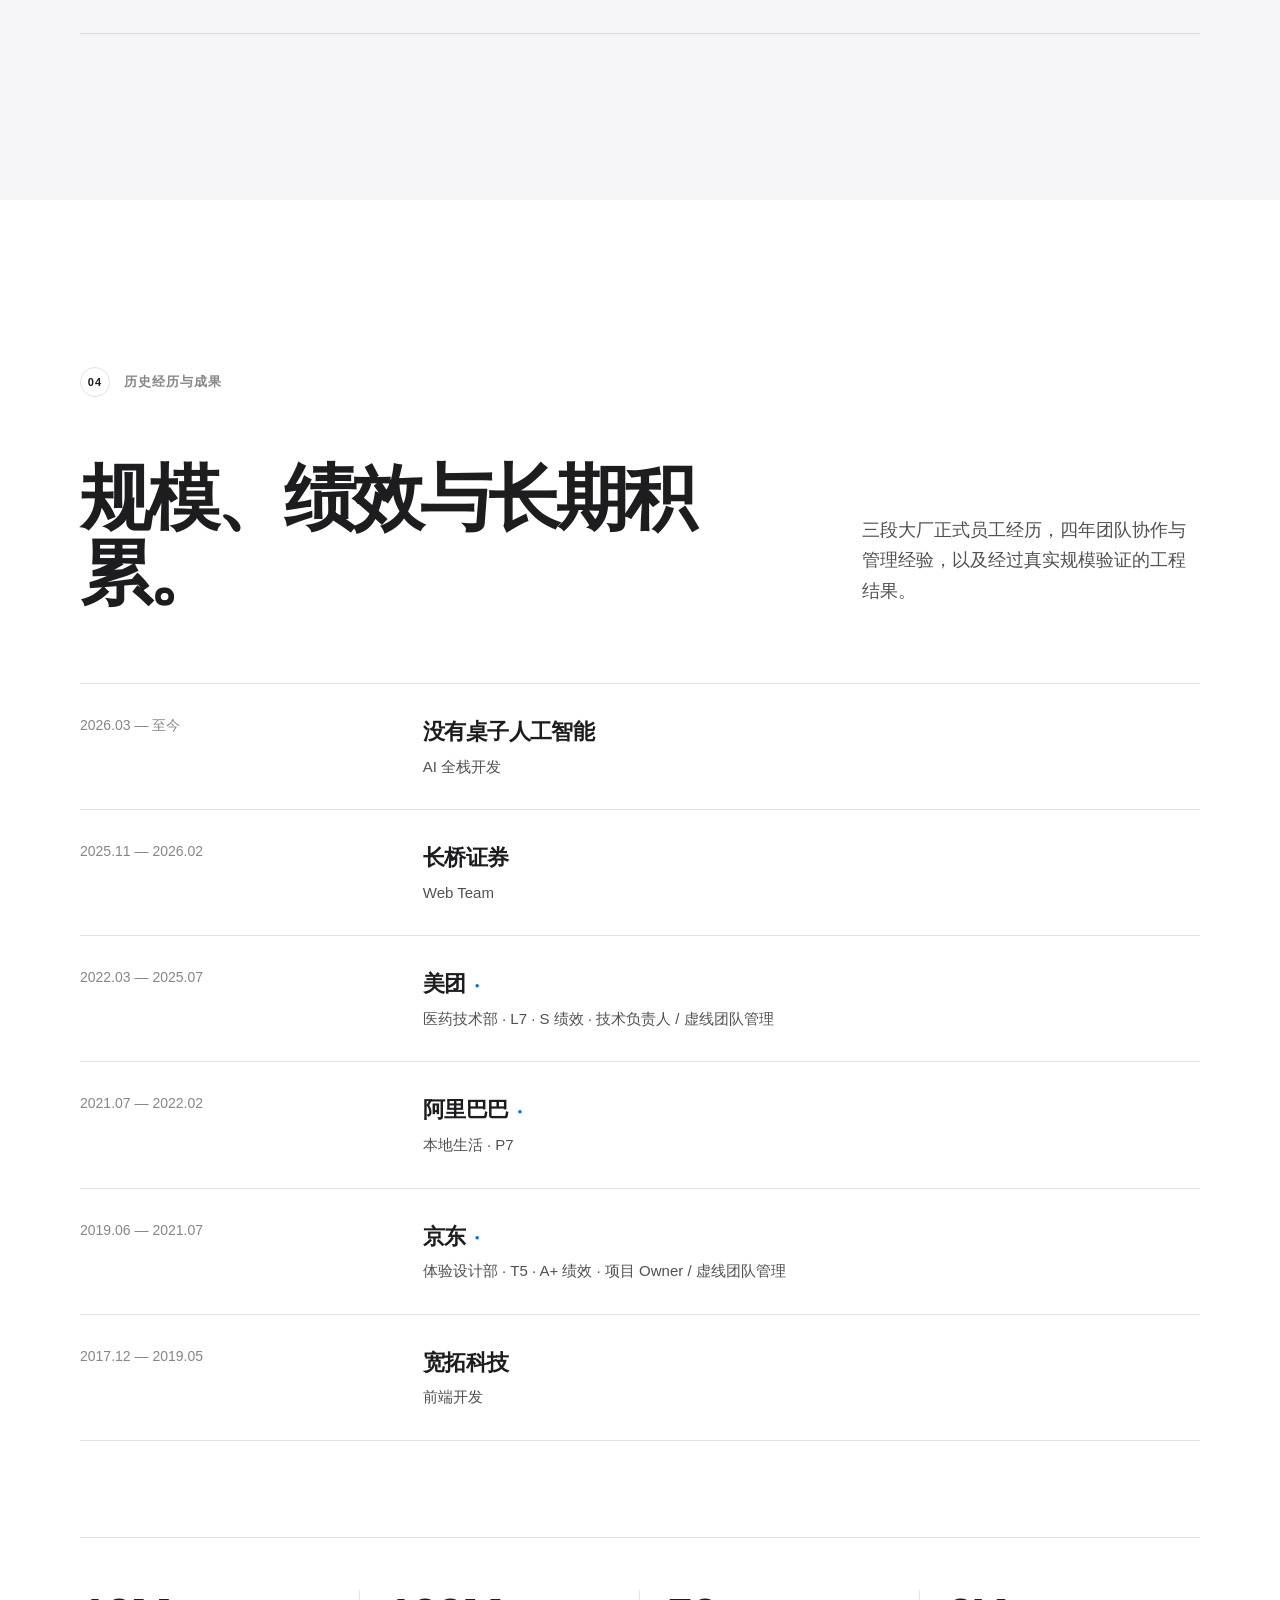
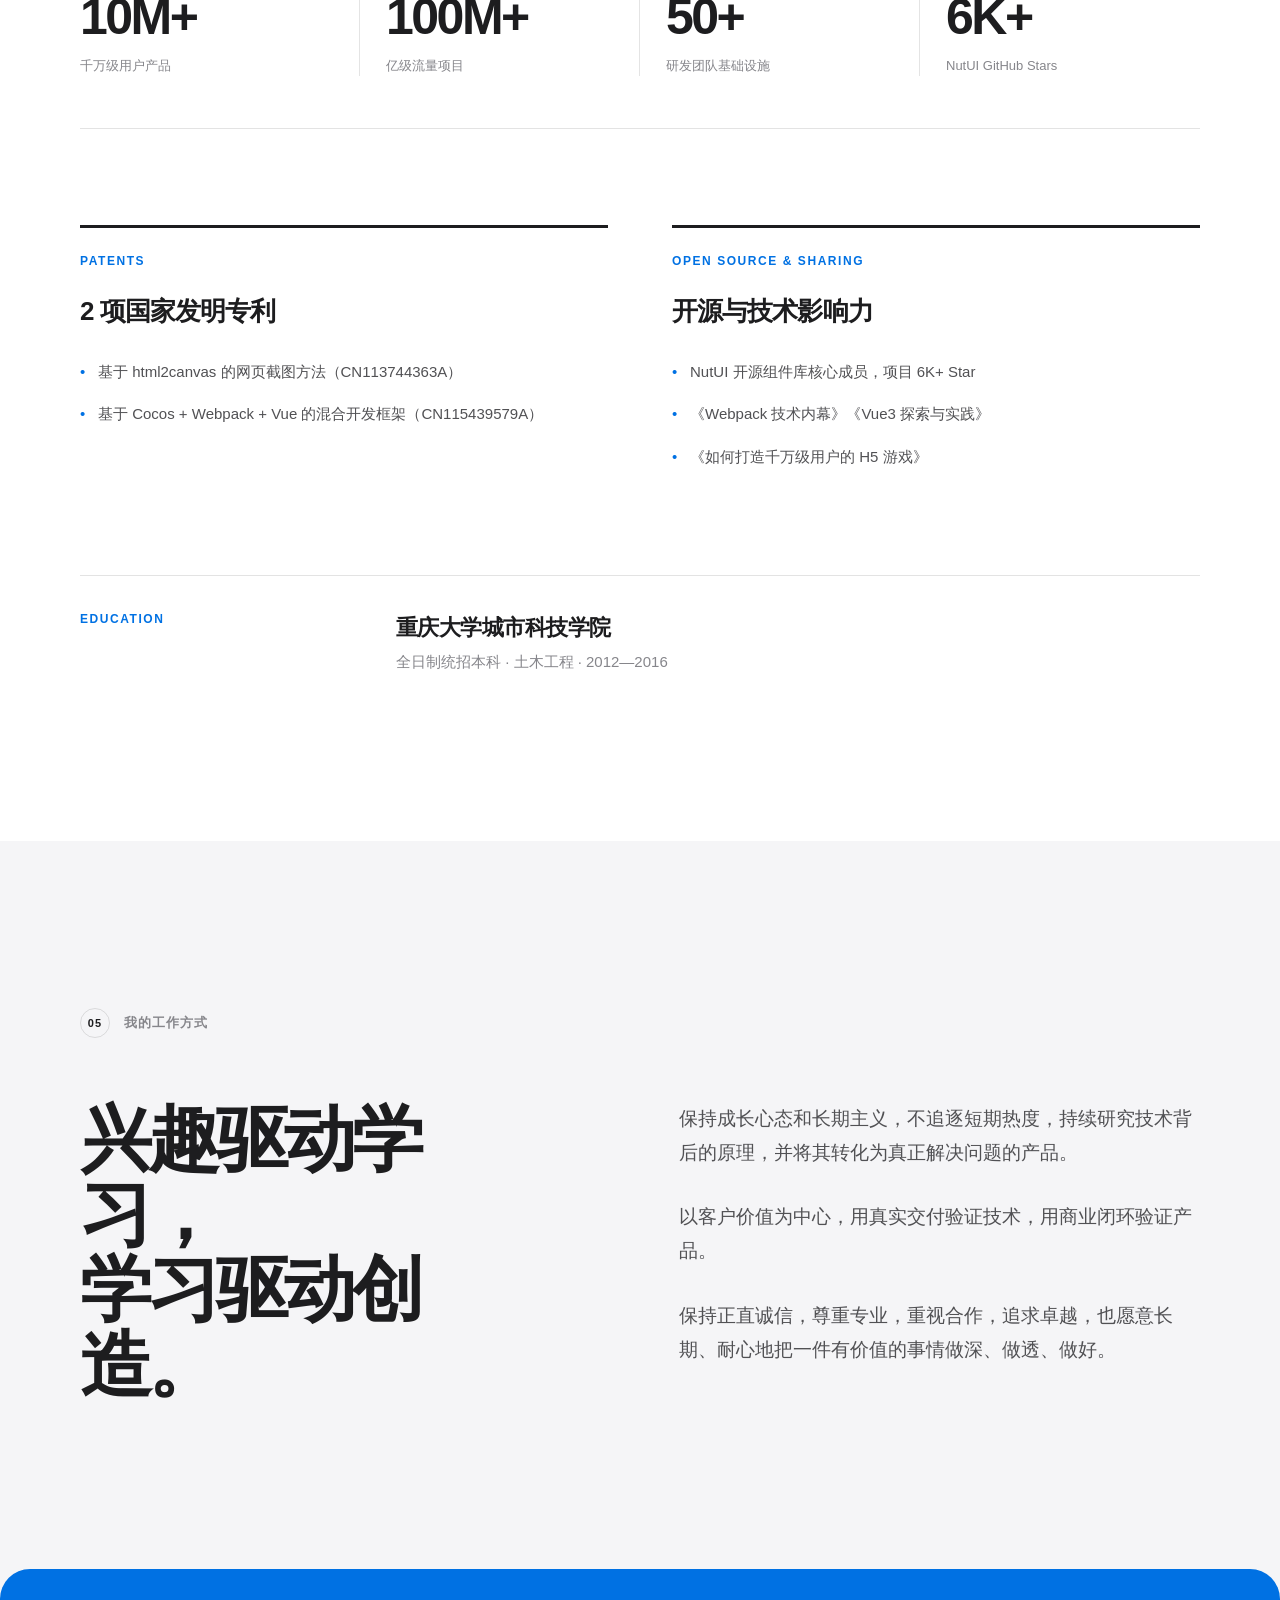
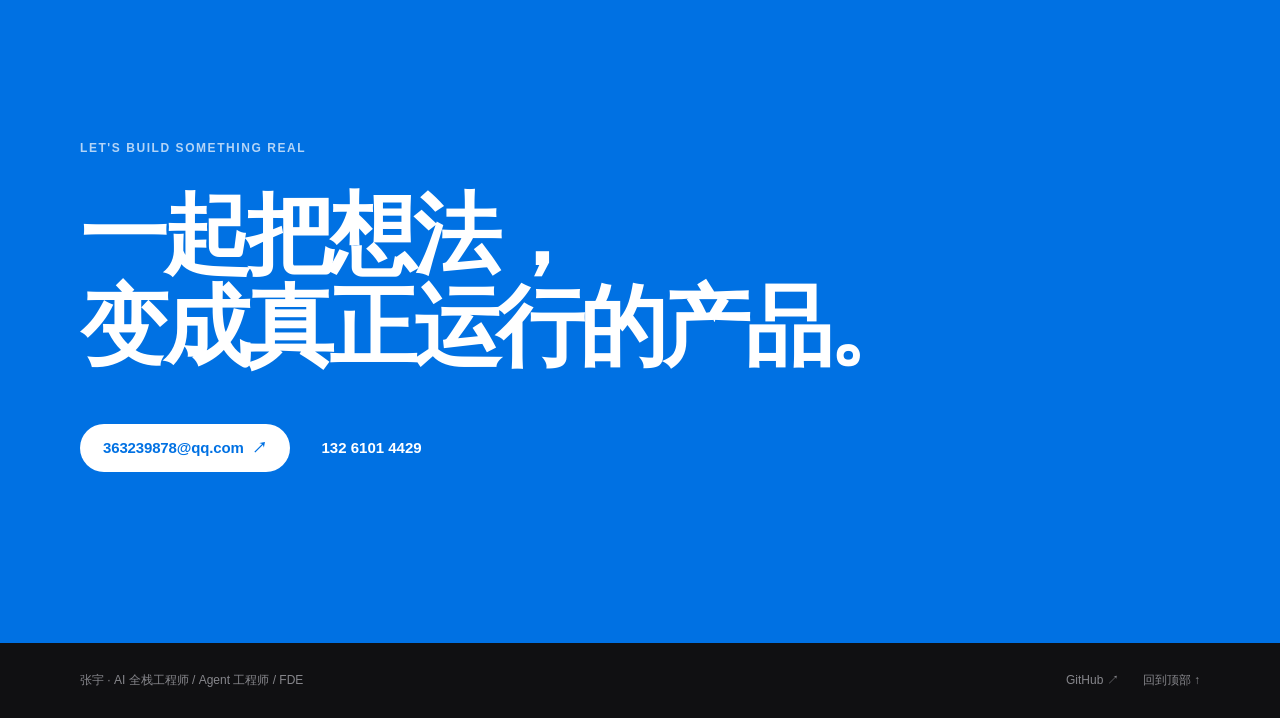
==== commit d3db0da6: "feat: reposition resume around AI product delivery Reframe the profile around complex systems, AI-na" ====
--- a/index.html
+++ b/index.html
@@ -1,338 +1,414 @@
-<!DOCTYPE html>
+<!doctype html>
 <html lang="zh-CN">
 <head>
-  <meta charset="UTF-8">
-  <meta name="viewport" content="width=device-width, initial-scale=1.0">
-  <title>张宇 - 全栈工程师 / Agent工程师</title>
-  <link rel="preconnect" href="https://fonts.googleapis.com">
-  <link rel="preconnect" href="https://fonts.gstatic.com" crossorigin>
-  <link href="https://fonts.googleapis.com/css2?family=Noto+Sans+SC:wght@300;400;500;700&family=JetBrains+Mono:wght@400;500&display=swap" rel="stylesheet">
+  <meta charset="utf-8">
+  <meta name="viewport" content="width=device-width, initial-scale=1">
+  <meta name="theme-color" content="#f5f5f7">
+  <meta name="description" content="张宇的在线简历：8 年一线互联网研发经验，专注 AI Agent、复杂系统、端云协同与 0 到 1 商业化交付。">
+  <meta property="og:title" content="张宇｜AI 全栈工程师 / Agent 工程师 / FDE">
+  <meta property="og:description" content="把模型、Agent、软件、硬件与业务，做成真正可交付的产品。">
+  <meta property="og:type" content="website">
+  <title>张宇｜AI 全栈工程师 / Agent 工程师 / FDE</title>
+  <link rel="icon" href="data:image/svg+xml,<svg xmlns=%22http://www.w3.org/2000/svg%22 viewBox=%220 0 64 64%22><rect width=%2264%22 height=%2264%22 rx=%2216%22 fill=%22%23007aff%22/><path d=%22M17 20h30L25 44h22%22 fill=%22none%22 stroke=%22white%22 stroke-width=%226%22 stroke-linecap=%22round%22 stroke-linejoin=%22round%22/></svg>">
   <link rel="stylesheet" href="styles.css">
 </head>
 <body>
-  <div class="container">
-    <!-- Header -->
-    <header class="header">
-      <div class="header-main">
-        <h1 class="name">张宇</h1>
-        <p class="title">全栈工程师 / Agent工程师 · 8年经验</p>
-      </div>
-      <div class="contact-info">
-        <a href="tel:13261014429" class="contact-item">
-          <svg class="icon" viewBox="0 0 24 24" fill="none" stroke="currentColor" stroke-width="2">
-            <path d="M22 16.92v3a2 2 0 0 1-2.18 2 19.79 19.79 0 0 1-8.63-3.07 19.5 19.5 0 0 1-6-6 19.79 19.79 0 0 1-3.07-8.67A2 2 0 0 1 4.11 2h3a2 2 0 0 1 2 1.72 12.84 12.84 0 0 0 .7 2.81 2 2 0 0 1-.45 2.11L8.09 9.91a16 16 0 0 0 6 6l1.27-1.27a2 2 0 0 1 2.11-.45 12.84 12.84 0 0 0 2.81.7A2 2 0 0 1 22 16.92z"/>
-          </svg>
-          13261014429
-        </a>
-        <a href="mailto:363239878@qq.com" class="contact-item">
-          <svg class="icon" viewBox="0 0 24 24" fill="none" stroke="currentColor" stroke-width="2">
-            <path d="M4 4h16c1.1 0 2 .9 2 2v12c0 1.1-.9 2-2 2H4c-1.1 0-2-.9-2-2V6c0-1.1.9-2 2-2z"/>
-            <polyline points="22,6 12,13 2,6"/>
-          </svg>
-          363239878@qq.com
-        </a>
-        <a href="https://github.com/zy19940510" target="_blank" class="contact-item">
-          <svg class="icon" viewBox="0 0 24 24" fill="currentColor">
-            <path d="M12 0c-6.626 0-12 5.373-12 12 0 5.302 3.438 9.8 8.207 11.387.599.111.793-.261.793-.577v-2.234c-3.338.726-4.033-1.416-4.033-1.416-.546-1.387-1.333-1.756-1.333-1.756-1.089-.745.083-.729.083-.729 1.205.084 1.839 1.237 1.839 1.237 1.07 1.834 2.807 1.304 3.492.997.107-.775.418-1.305.762-1.604-2.665-.305-5.467-1.334-5.467-5.931 0-1.311.469-2.381 1.236-3.221-.124-.303-.535-1.524.117-3.176 0 0 1.008-.322 3.301 1.23.957-.266 1.983-.399 3.003-.404 1.02.005 2.047.138 3.006.404 2.291-1.552 3.297-1.23 3.297-1.23.653 1.653.242 2.874.118 3.176.77.84 1.235 1.911 1.235 3.221 0 4.609-2.807 5.624-5.479 5.921.43.372.823 1.102.823 2.222v3.293c0 .319.192.694.801.576 4.765-1.589 8.199-6.086 8.199-11.386 0-6.627-5.373-12-12-12z"/>
-          </svg>
-          GitHub
-        </a>
-      </div>
-    </header>
-
-    <!-- Highlights -->
-    <section class="section highlights">
-      <h2 class="section-title">
-        <span class="section-icon">✦</span>
-        核心亮点
-      </h2>
-      <div class="highlight-grid">
-        <div class="highlight-card">
-          <div class="highlight-label">绩效</div>
-          <div class="highlight-value">京东 A+ · 美团 S</div>
-        </div>
-        <div class="highlight-card">
-          <div class="highlight-label">专利</div>
-          <div class="highlight-value">2 项国家发明专利</div>
-        </div>
-        <div class="highlight-card">
-          <div class="highlight-label">开源</div>
-          <div class="highlight-value">NutUI 核心 · 6K+ Star</div>
-        </div>
-        <div class="highlight-card">
-          <div class="highlight-label">基建</div>
-          <div class="highlight-value">F1API · 50+ 团队 · AI + MCP</div>
-        </div>
-        <div class="highlight-card">
-          <div class="highlight-label">全栈 + AI</div>
-          <div class="highlight-value">独立交付 3 个 AI 产品，全栈覆盖</div>
-        </div>
-        <div class="highlight-card">
-          <div class="highlight-label">跨界能力</div>
-          <div class="highlight-value">产品思维 + 运营视角，0→1 全链路</div>
-        </div>
-      </div>
-    </section>
-
-    <!-- Work Experience -->
-    <section class="section">
-      <h2 class="section-title">
-        <span class="section-icon">◆</span>
-        工作经历
-      </h2>
-      <div class="timeline">
-        <div class="timeline-item">
-          <div class="timeline-dot"></div>
-          <div class="timeline-content">
-            <div class="company">没有桌子人工智能</div>
-            <div class="position">AI 全栈开发</div>
-            <div class="period">2026/3 - 至今</div>
-          </div>
-        </div>
-        <div class="timeline-item">
-          <div class="timeline-dot"></div>
-          <div class="timeline-content">
-            <div class="company">长桥证券</div>
-            <div class="position">Web Team</div>
-            <div class="period">2025/11 - 2026/2</div>
-          </div>
-        </div>
-        <div class="timeline-item">
-          <div class="timeline-dot"></div>
-          <div class="timeline-content">
-            <div class="company">美团</div>
-            <div class="position">医药技术部 L7</div>
-            <div class="period">2022/3 - 2025/7</div>
-          </div>
-        </div>
-        <div class="timeline-item">
-          <div class="timeline-dot"></div>
-          <div class="timeline-content">
-            <div class="company">阿里</div>
-            <div class="position">本地生活 P7</div>
-            <div class="period">2021/7 - 2022/2</div>
-          </div>
-        </div>
-        <div class="timeline-item">
-          <div class="timeline-dot"></div>
-          <div class="timeline-content">
-            <div class="company">京东</div>
-            <div class="position">体验设计部 T5</div>
-            <div class="period">2019/6 - 2021/7</div>
-          </div>
-        </div>
-        <div class="timeline-item">
-          <div class="timeline-dot"></div>
-          <div class="timeline-content">
-            <div class="company">宽拓科技</div>
-            <div class="position">前端开发</div>
-            <div class="period">2017/12 - 2019/5</div>
-          </div>
-        </div>
-      </div>
-    </section>
-
-    <!-- Tech Stack -->
-    <section class="section">
-      <h2 class="section-title">
-        <span class="section-icon">⚡</span>
-        技术栈
-      </h2>
-      <div class="tech-tags">
-        <span class="tech-tag primary">JavaScript</span>
-        <span class="tech-tag primary">TypeScript</span>
-        <span class="tech-tag primary">React</span>
-        <span class="tech-tag primary">Vue</span>
-        <span class="tech-tag primary">Next.js</span>
-        <span class="tech-tag secondary">Node.js</span>
-        <span class="tech-tag secondary">Python</span>
-        <span class="tech-tag secondary">LangChain</span>
-        <span class="tech-tag secondary">Electron</span>
-        <span class="tech-tag">FastAPI</span>
-        <span class="tech-tag">Flutter</span>
-        <span class="tech-tag">Cocos2d</span>
-      </div>
-    </section>
-
-    <!-- Projects -->
-    <section class="section">
-      <h2 class="section-title">
-        <span class="section-icon">▸</span>
-        项目经验
-      </h2>
-
-      <div class="project">
-        <div class="project-header">
-          <h3 class="project-name">DeskClaw - 插件化 AI 桌面助手</h3>
-          <span class="project-role">核心开发</span>
-        </div>
-        <p class="project-desc">基于 Electron + nanobot AI 内核的插件化桌面助手，支持 Chat、定时任务、技能管理，跨平台发布</p>
-        <div class="project-tech">Electron 35 + React 19 + TypeScript + Python FastAPI + WebSocket + nanobot</div>
-        <ul class="project-points">
-          <li><strong>插件架构</strong>：Manifest 驱动，动态发现/加载/激活，支持窗口、命令、设置、菜单、主题扩展点</li>
-          <li><strong>双层安全</strong>：Shell 端 PluginSandbox（权限 + Store 隔离）+ Gateway 端 ToolSecurityLayer（策略 + 审计 + DLP）</li>
-          <li><strong>Gateway 桥接</strong>：FastAPI + WebSocket 双通道，连接 nanobot 内核，流式对话 + Cursor 风格工具审批</li>
-          <li><strong>Monorepo</strong>：pnpm workspace 10+ 包，跨平台打包（macOS/Win/Linux）+ OTA 渲染器热更新</li>
-        </ul>
-      </div>
-
-      <div class="project">
-        <div class="project-header">
-          <h3 class="project-name">A2UI - 生成式 UI 架构</h3>
-          <span class="project-role">Owner</span>
-        </div>
-        <p class="project-desc">基于 Google A2UI 0.8 协议的 GEN UI 解决方案，实现"想法 → JSON → 页面"分钟级迭代</p>
-        <div class="project-tech">Next.js 16 + React 18 + Tailwind CSS 4 + Python + LangChain</div>
-        <ul class="project-points">
-          <li><strong>A2UI 渲染器</strong>：事件驱动（无轮询）的 React 适配层，useSyncExternalStore 订阅更新，SSR 安全</li>
-          <li><strong>组件目录系统</strong>：动态注册 + 类型安全，支持 55+ shadcn/ui 组件 + 自定义扩展</li>
-          <li><strong>数据绑定 Hook</strong>：useA2UIValue 支持路径引用、字面量、ValueMap 三种模式</li>
-          <li><strong>Monorepo 组件库</strong>：9 个独立 NPM 包，Tailwind CSS Prefix 隔离解决样式冲突</li>
-          <li><strong>MCP 集成</strong>：ComponentDoc Server 提供组件文档查询，Cursor 直接生成 A2UI JSON</li>
-          <li><strong>Agent 服务端</strong>：LangChain 工具链，generate/modify A2UI JSON，完整 Skill 文档体系</li>
-        </ul>
-      </div>
-
-      <div class="project">
-        <div class="project-header">
-          <h3 class="project-name">Smart Trader - AI 股票分析 SaaS</h3>
-          <span class="project-role">Owner</span>
-        </div>
-        <p class="project-desc">基于 Longbridge OpenAPI + 多 LLM 的智能股票分析 SaaS，五维量化评级 + 信号流水线 + 多渠道分发</p>
-        <div class="project-tech">Python + LangChain + React 19 + Vite 7 + PostgreSQL + Stripe + Telegram Bot</div>
-        <ul class="project-points">
-          <li><strong>Agent 架构</strong>：FetchAgent + AnalyseAgent + Controller 三层编排，3500+ 行核心控制器</li>
-          <li><strong>Intel Rover</strong>：5+ 源情报聚合（OpenNews/NewsNow/OpenTwitter），事件评分触发，自适应冷却 + 人工反馈</li>
-          <li><strong>Signal Pipeline</strong>：结构化信号（BUY/SELL/HOLD/REDUCE），置信度 + 动态止损止盈 + 五维溯源</li>
-          <li><strong>SaaS 平台</strong>：多租户 + Stripe 订阅计费 + RBAC 权限 + 邀请制注册</li>
-          <li><strong>多渠道分发</strong>：Telegram + Webhook + App 三通道投递，完整审计链路</li>
-          <li><strong>Console</strong>：React 19 + Vite 7 + Tailwind CSS 4 运营看板，App/Ops/Lab 三视图</li>
-        </ul>
-      </div>
-
-      <div class="project">
-        <div class="project-header">
-          <h3 class="project-name">F1API - 前后端联调平台</h3>
-          <span class="project-role">Owner</span>
-        </div>
-        <p class="project-desc">全链路 API 协作平台，50+ 团队接入，Monorepo 多模块架构</p>
-        <div class="project-tech">React + Egg.js + MySQL + MCP Protocol</div>
-        <ul class="project-points">
-          <li><strong>AI 能力</strong>：接入 AIGC 平台，支持 Mock 数据生成、TypeScript 类型生成、请求代码生成、字段描述生成</li>
-          <li><strong>MCP 集成</strong>：发布 @yyfe/f1_mcp NPM 包，Cursor 直接调用 API 数据完成开发工作流</li>
-          <li><strong>浏览器插件</strong>：支持直接 Mock / 响应 Mock / 错误通知，SDK 动态注入</li>
-          <li><strong>权限系统</strong>：RBAC 三级权限模型（系统/团队/项目），前后端统一鉴权</li>
-        </ul>
-      </div>
-
-      <div class="project">
-        <div class="project-header">
-          <h3 class="project-name">神农系统 - 微前端运营平台</h3>
-          <span class="project-role">Owner</span>
-        </div>
-        <p class="project-desc">美团医药运营系统，集成 500+ 页面，服务 100+ 运营人员</p>
-        <div class="project-tech">React + Webpack + Qiankun + Socket.io</div>
-        <ul class="project-points">
-          <li><strong>微前端基座</strong>：动态注册子应用，21 种路由匹配规则，泳道资源隔离</li>
-          <li><strong>Babel 插件</strong>：AST 自动注入 qiankun 生命周期，Vue/React 零侵入改造</li>
-          <li><strong>白屏检测 SDK</strong>：24 点坐标采样 + 轮询矫正 + iframe 穿透，精准识别白屏</li>
-        </ul>
-      </div>
-
-      <div class="project">
-        <div class="project-header">
-          <h3 class="project-name">H5 互动游戏 - 千万级流量</h3>
-          <span class="project-role">Owner</span>
-        </div>
-        <p class="project-desc">京东 App 主站 T 级互动游戏，千万用户，亿级流量</p>
-        <div class="project-tech">Cocos Creator + Vue2 + TypeScript</div>
-        <ul class="project-points">
-          <li>部门首例 Cocos 技术栈，主导调研落地</li>
-          <li>Cocos + Vue 混合框架，内置全分辨率适配</li>
-          <li>自动图集压缩、懒加载优化，<strong>首屏提速 10x</strong></li>
-        </ul>
-      </div>
-
-      <div class="project compact">
-        <div class="project-header">
-          <h3 class="project-name">NutUI 组件库</h3>
-          <span class="project-role">核心开发</span>
-        </div>
-        <p class="project-desc">京东风格轻量级移动端 Vue 组件库，6K+ Star · Vue3 + Vite + TypeScript</p>
-      </div>
-
-      <div class="project compact">
-        <div class="project-header">
-          <h3 class="project-name">京东 Plus 会员</h3>
-          <span class="project-role">核心开发</span>
-        </div>
-        <p class="project-desc">京东核心会员体系 H5 页面 · Vue2 + Vuex + TypeScript · 图片压缩、懒加载、骨架屏、PWA</p>
-      </div>
-    </section>
-
-    <!-- Technical Achievements -->
-    <section class="section">
-      <h2 class="section-title">
-        <span class="section-icon">★</span>
-        技术成果
-      </h2>
-      
-      <div class="achievements-grid">
-        <div class="achievement-block">
-          <h4>发明专利 (2项)</h4>
-          <ul>
-            <li>基于 html2canvas 的网页截图方法（CN113744363A）</li>
-            <li>基于 Cocos + Webpack + Vue 的混合开发框架（CN115439579A）</li>
-          </ul>
-        </div>
-        <div class="achievement-block">
-          <h4>技术分享</h4>
-          <ul>
-            <li>《Webpack 技术内幕》</li>
-            <li>《Vue3 探索与实践》</li>
-            <li>《如何打造千万级用户的 H5 游戏》</li>
-          </ul>
-        </div>
-      </div>
-    </section>
-
-    <!-- Education -->
-    <section class="section">
-      <h2 class="section-title">
-        <span class="section-icon">◇</span>
-        教育背景
-      </h2>
-      <div class="education">
-        <div class="edu-school">重庆大学城市科技学院</div>
-        <div class="edu-detail">全日制统招本科 · 2012 - 2016 · 土木工程</div>
-      </div>
-    </section>
-
-    <!-- Footer -->
-    <footer class="footer">
-      <p>      AI 全栈工程师，8 年大厂经验，4 年团队管理。历任京东 T5、阿里 P7、美团 L7。<br>
-      主导过亿级流量 C 端项目，作为技术基建负责人服务 50+ 团队。持有 2 项国家发明专利，NutUI 开源核心成员。兼具产品思维与运营视角。</p>
-    </footer>
-  </div>
+  <a class="skip-link" href="#main">跳到主要内容</a>
+
+  <header class="site-header">
+    <nav class="nav shell" aria-label="主导航">
+      <a class="brand" href="#top" aria-label="返回顶部">
+        <span class="brand-mark" aria-hidden="true">Z</span>
+        <span>张宇</span>
+      </a>
+      <div class="nav-links">
+        <a href="#capabilities">核心能力</a>
+        <a href="#building">近期实践</a>
+        <a href="#experience">经历</a>
+      </div>
+      <a class="nav-contact" href="mailto:363239878@qq.com">联系我 <span aria-hidden="true">↗</span></a>
+    </nav>
+  </header>
+
+  <main id="main">
+    <section class="hero shell" id="top" aria-labelledby="hero-title">
+      <div class="hero-kicker reveal">
+        <span class="status-dot" aria-hidden="true"></span>
+        AI Native Engineer · Agent · FDE
+      </div>
+      <h1 id="hero-title" class="reveal">把复杂技术，<br><span>做成真正可交付的产品。</span></h1>
+      <p class="hero-intro reveal">
+        我是张宇，AI 全栈工程师、Agent 工程师与 FDE 解决方案工程师。
+        擅长将模型、Agent、软件、硬件与业务场景串联起来，从技术验证一路做到产品上线与商业闭环。
+      </p>
+      <div class="hero-actions reveal">
+        <a class="button button-primary" href="mailto:363239878@qq.com">与我聊聊 <span aria-hidden="true">↗</span></a>
+        <a class="button button-secondary" href="https://github.com/zy19940510" target="_blank" rel="noreferrer">GitHub</a>
+        <a class="text-link" href="tel:13261014429">132 6101 4429</a>
+      </div>
+      <div class="proof-strip reveal" aria-label="职业亮点">
+        <div class="proof-item">
+          <strong>8 年</strong>
+          <span>一线互联网研发</span>
+        </div>
+        <div class="proof-item">
+          <strong>京东 · 阿里 · 美团</strong>
+          <span>T5 / P7 / L7 正式经历</span>
+        </div>
+        <div class="proof-item">
+          <strong>A+ / S</strong>
+          <span>高绩效记录</span>
+        </div>
+        <div class="proof-item">
+          <strong>2 项</strong>
+          <span>国家发明专利</span>
+        </div>
+      </div>
+    </section>
+
+    <section class="section section-dark" id="capabilities" aria-labelledby="capabilities-title">
+      <div class="shell">
+        <div class="section-heading light reveal">
+          <p class="eyebrow">CORE ADVANTAGE</p>
+          <h2 id="capabilities-title">真正的竞争力，<br>不止是会用 AI。</h2>
+          <p>大厂复杂系统经验、AI 原生开发能力、软硬件端云协同能力，以及从 0 到 1 跑通商业闭环的能力。</p>
+        </div>
+        <div class="capability-list">
+          <article class="capability reveal">
+            <span class="capability-number">01</span>
+            <div>
+              <h3>复杂系统与工程基建</h3>
+              <p>主导千万级用户、亿级流量 C 端项目，并建设服务 50+ 研发团队的技术基础设施。能在复杂依赖、高并发和多团队协作中持续交付。</p>
+            </div>
+          </article>
+          <article class="capability reveal">
+            <span class="capability-number">02</span>
+            <div>
+              <h3>AI 原生研发</h3>
+              <p>覆盖模型网关、Agent 架构、模型工程、MCP、Skills 与 AI Workflow，把 AI 融入需求、设计、实现、测试、评审和持续迭代全过程。</p>
+            </div>
+          </article>
+          <article class="capability reveal">
+            <span class="capability-number">03</span>
+            <div>
+              <h3>软件 × 硬件 × 端云</h3>
+              <p>具备 Web、桌面端、服务端、端侧芯片与边缘 NPU 的协同研发能力，能够在延迟、成本、功耗、隐私与模型能力之间做系统设计。</p>
+            </div>
+          </article>
+          <article class="capability reveal">
+            <span class="capability-number">04</span>
+            <div>
+              <h3>0 → 1 商业闭环</h3>
+              <p>不止完成 Demo。可以从产品定义、技术实现、上线交付走到获客、培训、售后与迭代，用真实客户价值验证产品。</p>
+            </div>
+          </article>
+        </div>
+      </div>
+    </section>
+
+    <section class="section intro-section shell" aria-labelledby="about-title">
+      <div class="section-label reveal"><span>01</span> 关于我</div>
+      <div class="intro-grid">
+        <h2 id="about-title" class="reveal">既能深入工程细节，<br>也能对结果负责。</h2>
+        <div class="prose reveal">
+          <p>8 年一线互联网研发经验，历任京东 T5、阿里 P7、美团 L7，拥有京东 A+、美团 S 绩效及 4 年团队协作与管理经验。曾负责千万级用户、亿级流量的 C 端产品，以及服务 50+ 研发团队的技术基础设施建设。</p>
+          <p>拥有 2 项国家发明专利，是 NutUI 开源组件库核心成员。具备全栈研发、复杂系统架构、AI Agent、模型工程、端云协同、产品设计和商业化交付能力。</p>
+          <p>2024 年开始系统进入 AI 领域，从 Vibe Coding 起步，逐步深入 AI Agent、模型工程、AI Infra、端侧智能和 AI 原生产品研发。</p>
+          <aside class="quote">
+            <p>“我的核心能力不是调用模型，而是把一个想法从技术验证做到产品上线，再跑通真实用户和商业闭环。”</p>
+          </aside>
+          <p class="fine-print">在多模型、多 Agent 并行研发场景下，日 Token 调用量常态超过 1 亿，复杂项目阶段可达 3–6 亿。长期高强度使用 Claude Opus、GPT 高推理与高速档位进行研发、架构设计、代码生成、评审和深度研究。</p>
+        </div>
+      </div>
+    </section>
+
+    <section class="section building-section" id="building" aria-labelledby="building-title">
+      <div class="shell">
+        <div class="section-label reveal"><span>02</span> 正在做的事</div>
+        <div class="section-heading reveal">
+          <h2 id="building-title">从模型基础设施，<br>走进真实世界。</h2>
+          <p>十条并行实践共同指向一件事：建立可运行、可评测、可交付、可持续进化的 AI 产品系统。</p>
+        </div>
+
+        <div class="project-list">
+          <article class="project-feature reveal">
+            <div class="project-index">01</div>
+            <div class="project-copy">
+              <p class="project-tag">AI INFRA</p>
+              <h3>AI 智能网关与模型基础设施</h3>
+              <p>基于 OpenAI、Anthropic、Google、阿里云及其他主流厂商 API，搭建统一 AI 智能网关，覆盖市面上绝大多数热门模型。</p>
+              <ul class="inline-list" aria-label="核心能力">
+                <li>统一接入</li><li>动态路由</li><li>故障切换</li><li>限流鉴权</li><li>Token 统计</li><li>成本与审计</li><li>可观测性</li>
+              </ul>
+              <p class="project-goal"><strong>目标</strong> 上层应用不再绑定单一厂商，按任务、效果、延迟、稳定性和成本动态选择模型。</p>
+            </div>
+          </article>
+
+          <article class="project-feature reveal">
+            <div class="project-index">02</div>
+            <div class="project-copy">
+              <p class="project-tag">DESKTOP AGENT</p>
+              <h3>DeskClaw C 端 AI 桌面 Agent</h3>
+              <p>从 0 到 1 参与 DeskClaw 产品设计与研发，将其打造为面向普通用户的插件化桌面 AI Agent。</p>
+              <p>覆盖底层 Agent Gateway、插件系统、工具调用、安全审批、跨平台桌面端，到产品公测、用户交付和商业化验证的完整闭环；支持 Chat、定时任务、技能管理、工作流自动化，并覆盖 macOS、Windows 和 Linux。</p>
+            </div>
+          </article>
+
+          <article class="project-feature reveal">
+            <div class="project-index">03</div>
+            <div class="project-copy">
+              <p class="project-tag">MODEL ENGINEERING</p>
+              <h3>Qwen3.5 本地模型工程</h3>
+              <p>完成 Qwen3.5 系列模型的本地部署与领域微调，建设数据—训练—评测—部署—Agent—端侧蒸馏的完整私有化链路。</p>
+              <div class="detail-columns">
+                <ul>
+                  <li>领域数据采集、清洗、标注与合成</li>
+                  <li>SFT、LoRA、QLoRA 参数高效微调</li>
+                  <li>模型量化、推理加速与显存优化</li>
+                  <li>vLLM、SGLang、llama.cpp 部署</li>
+                  <li>OpenAI-Compatible API 服务化</li>
+                </ul>
+                <ul>
+                  <li>领域 Benchmark 与自动评测</li>
+                  <li>RAG、长期记忆与企业知识库</li>
+                  <li>Function Calling、MCP 与工具调用</li>
+                  <li>能力蒸馏与端侧小模型训练</li>
+                  <li>多模态理解与行业专家模型</li>
+                </ul>
+              </div>
+              <a class="source-link" href="https://huggingface.co/Qwen/Qwen3.5-0.8B" target="_blank" rel="noreferrer">Qwen3.5 模型资料 <span aria-hidden="true">↗</span></a>
+            </div>
+          </article>
+
+          <article class="project-feature reveal">
+            <div class="project-index">04</div>
+            <div class="project-copy">
+              <p class="project-tag">EDGE AI</p>
+              <h3>ESP32 / STM32 + NPU 端云协同 Agent</h3>
+              <p>基于 ESP32、STM32 和边缘计算 NPU 探索端侧智能与云端大模型协同。端侧负责实时感知、轻量推理、设备控制与离线兜底；云端负责复杂推理、任务规划、多模态理解、长期记忆和 Agent 编排。</p>
+              <p class="project-goal"><strong>系统取舍</strong> 在延迟、成本、功耗、隐私和模型能力之间取得平衡，让 Agent 进入真实硬件与物理世界。</p>
+            </div>
+          </article>
+
+          <article class="project-feature reveal">
+            <div class="project-index">05</div>
+            <div class="project-copy">
+              <p class="project-tag">LOCAL WORKSPACE</p>
+              <h3>macOS 本地自托管 Workflow 工作台</h3>
+              <p>将模型、MCP、Skills、自动化任务、本地文件、浏览器和第三方服务连接起来，形成个人和团队可长期运行的 AI 工作系统，让 Agent 能理解上下文、执行任务、沉淀知识并持续迭代。</p>
+            </div>
+          </article>
+
+          <article class="project-feature reveal">
+            <div class="project-index">06</div>
+            <div class="project-copy">
+              <p class="project-tag">COMMERCIAL DELIVERY</p>
+              <h3>Hermes Agent 商业化交付</h3>
+              <p>完成 Hermes Agent 本地部署服务的产品化与商业化验证，跑通获客、需求分析、环境部署、模型接入、平台配置、技能安装、使用培训、售后运维和持续升级全流程。</p>
+              <p class="project-goal"><strong>真实验证</strong> 理解普通用户愿意为什么样的 AI 能力付费，并将复杂技术包装成可理解、可交付、可持续服务的产品。</p>
+            </div>
+          </article>
+
+          <article class="project-feature reveal">
+            <div class="project-index">07</div>
+            <div class="project-copy">
+              <p class="project-tag">ENGINEERING SYSTEM</p>
+              <h3>Loop Engineering 工程实践</h3>
+              <p>不把 AI 当成一次性代码生成工具，而是建立持续迭代的工程闭环。</p>
+              <div class="loop-flow" aria-label="Loop Engineering 流程">
+                <span>需求理解</span><i>→</i><span>上下文构建</span><i>→</i><span>方案设计</span><i>→</i><span>Agent 执行</span><i>→</i><span>自动测试</span><i>→</i><span>结果评估</span><i>→</i><span>错误归因</span><i>→</i><span>规则沉淀</span>
+              </div>
+              <p>持续沉淀 Prompt、Skills、评测集、工程规则、上下文资产和自动化流程，让每次研发成为下一次研发的基础。</p>
+            </div>
+          </article>
+
+          <article class="project-feature reveal">
+            <div class="project-index">08</div>
+            <div class="project-copy">
+              <p class="project-tag">VISION × RL</p>
+              <h3>2D 游戏 AI Bot</h3>
+              <p>使用 YOLO 完成角色、目标与场景元素识别，结合路书与路径规划实现行为控制，并使用 PPO 强化学习训练策略模型，探索视觉感知、状态理解、自主决策到动作执行的闭环。</p>
+            </div>
+          </article>
+
+          <article class="project-feature reveal">
+            <div class="project-index">09</div>
+            <div class="project-copy">
+              <p class="project-tag">AI × MAKING</p>
+              <h3>AI CAD 建模与 3D 打印闭环</h3>
+              <p>探索将自然语言、草图或产品需求转化为可编辑三维模型，再连接模型校验、切片、3D 打印和实物测试，实现“需求描述—AI 建模—实体制造—结果反馈”的软硬件闭环。</p>
+            </div>
+          </article>
+
+          <article class="project-feature reveal">
+            <div class="project-index">10</div>
+            <div class="project-copy">
+              <p class="project-tag">KNOWLEDGE × CONTENT</p>
+              <h3>AI 知识库与 AI 自媒体闭环</h3>
+              <p>构建信息采集、内容研究、知识入库、观点提炼、内容生成、视觉设计、多平台分发到数据反馈的生产流水线，覆盖小红书、公众号、X、Reddit 等平台，并以真实数据持续优化选题和表达。</p>
+            </div>
+          </article>
+        </div>
+      </div>
+    </section>
+
+    <section class="section tools-section shell" aria-labelledby="tools-title">
+      <div class="section-label reveal"><span>03</span> AI 工作系统</div>
+      <div class="section-heading compact-heading reveal">
+        <h2 id="tools-title">工具不是清单，<br>而是工作流的一部分。</h2>
+      </div>
+      <div class="tool-rows">
+        <article class="tool-row reveal">
+          <p>AI 编程与工程</p>
+          <h3>Codex · Claude Code</h3>
+          <span>需求拆解、架构设计、编码、重构、测试、评审、Debug 与 Agent Workflow 开发</span>
+        </article>
+        <article class="tool-row reveal">
+          <p>语音与上下文</p>
+          <h3>Typeless · 大疆麦克风</h3>
+          <span>高质量语音输入，快速记录需求、想法与上下文，降低人机沟通成本</span>
+        </article>
+        <article class="tool-row reveal">
+          <p>深度研究</p>
+          <h3>Perplexity · GPT-5.6 Pro</h3>
+          <span>行业研究、技术调研、竞品分析、方案论证与复杂问题 Deep Research</span>
+        </article>
+        <article class="tool-row reveal">
+          <p>知识库</p>
+          <h3>NotebookLM</h3>
+          <span>管理项目文档与长期知识，将零散信息转化为可检索、可复用的上下文资产</span>
+        </article>
+        <article class="tool-row reveal">
+          <p>产品与 Vibe Design</p>
+          <h3>Stitch · Figma Make</h3>
+          <span>产品原型、UI 探索、设计系统与从想法到可交互页面的快速验证</span>
+        </article>
+      </div>
+    </section>
+
+    <section class="section experience-section" id="experience" aria-labelledby="experience-title">
+      <div class="shell">
+        <div class="section-label reveal"><span>04</span> 历史经历与成果</div>
+        <div class="section-heading reveal">
+          <h2 id="experience-title">规模、绩效与长期积累。</h2>
+          <p>三段大厂正式员工经历，四年团队协作与管理经验，以及经过真实规模验证的工程结果。</p>
+        </div>
+
+        <div class="career" aria-label="工作经历">
+          <article class="career-item reveal">
+            <time datetime="2026-03">2026.03 — 至今</time>
+            <div><h3>没有桌子人工智能</h3><p>AI 全栈开发</p></div>
+          </article>
+          <article class="career-item reveal">
+            <time datetime="2025-11">2025.11 — 2026.02</time>
+            <div><h3>长桥证券</h3><p>Web Team</p></div>
+          </article>
+          <article class="career-item reveal featured-career">
+            <time datetime="2022-03">2022.03 — 2025.07</time>
+            <div><h3>美团</h3><p>医药技术部 · L7 · S 绩效 · 技术负责人 / 虚线团队管理</p></div>
+          </article>
+          <article class="career-item reveal featured-career">
+            <time datetime="2021-07">2021.07 — 2022.02</time>
+            <div><h3>阿里巴巴</h3><p>本地生活 · P7</p></div>
+          </article>
+          <article class="career-item reveal featured-career">
+            <time datetime="2019-06">2019.06 — 2021.07</time>
+            <div><h3>京东</h3><p>体验设计部 · T5 · A+ 绩效 · 项目 Owner / 虚线团队管理</p></div>
+          </article>
+          <article class="career-item reveal">
+            <time datetime="2017-12">2017.12 — 2019.05</time>
+            <div><h3>宽拓科技</h3><p>前端开发</p></div>
+          </article>
+        </div>
+
+        <div class="outcomes reveal" aria-label="代表成果">
+          <div><strong>10M+</strong><span>千万级用户产品</span></div>
+          <div><strong>100M+</strong><span>亿级流量项目</span></div>
+          <div><strong>50+</strong><span>研发团队基础设施</span></div>
+          <div><strong>6K+</strong><span>NutUI GitHub Stars</span></div>
+        </div>
+
+        <div class="achievement-columns">
+          <article class="achievement reveal">
+            <p class="eyebrow">PATENTS</p>
+            <h3>2 项国家发明专利</h3>
+            <ul>
+              <li>基于 html2canvas 的网页截图方法（CN113744363A）</li>
+              <li>基于 Cocos + Webpack + Vue 的混合开发框架（CN115439579A）</li>
+            </ul>
+          </article>
+          <article class="achievement reveal">
+            <p class="eyebrow">OPEN SOURCE & SHARING</p>
+            <h3>开源与技术影响力</h3>
+            <ul>
+              <li>NutUI 开源组件库核心成员，项目 6K+ Star</li>
+              <li>《Webpack 技术内幕》《Vue3 探索与实践》</li>
+              <li>《如何打造千万级用户的 H5 游戏》</li>
+            </ul>
+          </article>
+        </div>
+
+        <div class="education reveal">
+          <p class="eyebrow">EDUCATION</p>
+          <div><h3>重庆大学城市科技学院</h3><p>全日制统招本科 · 土木工程 · 2012—2016</p></div>
+        </div>
+      </div>
+    </section>
+
+    <section class="section principles-section shell" aria-labelledby="principles-title">
+      <div class="section-label reveal"><span>05</span> 我的工作方式</div>
+      <div class="principles-grid">
+        <h2 id="principles-title" class="reveal">兴趣驱动学习，<br>学习驱动创造。</h2>
+        <div class="principles reveal">
+          <p>保持成长心态和长期主义，不追逐短期热度，持续研究技术背后的原理，并将其转化为真正解决问题的产品。</p>
+          <p>以客户价值为中心，用真实交付验证技术，用商业闭环验证产品。</p>
+          <p>保持正直诚信，尊重专业，重视合作，追求卓越，也愿意长期、耐心地把一件有价值的事情做深、做透、做好。</p>
+        </div>
+      </div>
+    </section>
+
+    <section class="contact-section" aria-labelledby="contact-title">
+      <div class="shell reveal">
+        <p class="eyebrow">LET'S BUILD SOMETHING REAL</p>
+        <h2 id="contact-title">一起把想法，<br>变成真正运行的产品。</h2>
+        <div class="contact-actions">
+          <a class="button button-white" href="mailto:363239878@qq.com">363239878@qq.com <span aria-hidden="true">↗</span></a>
+          <a class="contact-phone" href="tel:13261014429">132 6101 4429</a>
+        </div>
+      </div>
+    </section>
+  </main>
+
+  <footer class="site-footer">
+    <div class="shell">
+      <p>张宇 · AI 全栈工程师 / Agent 工程师 / FDE</p>
+      <div>
+        <a href="https://github.com/zy19940510" target="_blank" rel="noreferrer">GitHub ↗</a>
+        <a href="#top">回到顶部 ↑</a>
+      </div>
+    </div>
+  </footer>
 
   <script>
-    // Add subtle animations on scroll
-    const observerOptions = {
-      threshold: 0.1,
-      rootMargin: '0px 0px -50px 0px'
-    };
-
-    const observer = new IntersectionObserver((entries) => {
-      entries.forEach(entry => {
-        if (entry.isIntersecting) {
-          entry.target.classList.add('visible');
-        }
-      });
-    }, observerOptions);
-
-    document.querySelectorAll('.section, .project, .timeline-item').forEach(el => {
-      observer.observe(el);
-    });
+    document.documentElement.classList.add('js');
+
+    const reduceMotion = window.matchMedia('(prefers-reduced-motion: reduce)').matches;
+    const reveals = document.querySelectorAll('.reveal');
+
+    if (reduceMotion || !('IntersectionObserver' in window)) {
+      reveals.forEach((element) => element.classList.add('is-visible'));
+    } else {
+      const observer = new IntersectionObserver((entries) => {
+        entries.forEach((entry) => {
+          if (entry.isIntersecting) {
+            entry.target.classList.add('is-visible');
+            observer.unobserve(entry.target);
+          }
+        });
+      }, { threshold: 0.08, rootMargin: '0px 0px -48px' });
+
+      reveals.forEach((element) => observer.observe(element));
+    }
   </script>
 </body>
 </html>
--- a/styles.css
+++ b/styles.css
@@ -1,632 +1,1245 @@
-/* ================================
-   Zhang Yu Resume - Modern Dark Theme
-   ================================ */
-
 :root {
-  /* Color Palette - Midnight Blue */
-  --bg-primary: #0a0f1a;
-  --bg-secondary: #111827;
-  --bg-card: #1a2234;
-  --bg-hover: #232d42;
-  
-  /* Accent Colors */
-  --accent-primary: #60a5fa;
-  --accent-secondary: #a78bfa;
-  --accent-tertiary: #34d399;
-  --accent-warm: #fbbf24;
-  
-  /* Text Colors */
-  --text-primary: #f1f5f9;
-  --text-secondary: #94a3b8;
-  --text-muted: #64748b;
-  
-  /* Borders */
-  --border-subtle: rgba(148, 163, 184, 0.1);
-  --border-accent: rgba(96, 165, 250, 0.3);
-  
-  /* Shadows */
-  --shadow-sm: 0 1px 2px rgba(0, 0, 0, 0.3);
-  --shadow-md: 0 4px 6px rgba(0, 0, 0, 0.4);
-  --shadow-lg: 0 10px 25px rgba(0, 0, 0, 0.5);
-  
-  /* Typography */
-  --font-sans: 'Noto Sans SC', -apple-system, BlinkMacSystemFont, sans-serif;
-  --font-mono: 'JetBrains Mono', 'SF Mono', monospace;
-  
-  /* Spacing */
-  --container-max: 900px;
-  --section-gap: 2.5rem;
-}
-
-/* Reset & Base */
-*, *::before, *::after {
+  --white: #fff;
+  --paper: #f5f5f7;
+  --paper-deep: #ececf0;
+  --ink: #1d1d1f;
+  --ink-soft: #515154;
+  --muted: #86868b;
+  --line: rgba(29, 29, 31, 0.12);
+  --blue: #0071e3;
+  --blue-bright: #2997ff;
+  --dark: #101012;
+  --dark-soft: #1c1c1e;
+  --shell: 1120px;
+  --radius: 30px;
+  --font: -apple-system, BlinkMacSystemFont, "SF Pro Display", "SF Pro Text", "PingFang SC", "Hiragino Sans GB", "Microsoft YaHei", sans-serif;
+}
+
+*,
+*::before,
+*::after {
   box-sizing: border-box;
+}
+
+html {
+  scroll-behavior: smooth;
+  scroll-padding-top: 84px;
+}
+
+body {
+  margin: 0;
+  background: var(--paper);
+  color: var(--ink);
+  font-family: var(--font);
+  font-size: 17px;
+  line-height: 1.65;
+  -webkit-font-smoothing: antialiased;
+  text-rendering: optimizeLegibility;
+}
+
+a {
+  color: inherit;
+}
+
+button,
+a {
+  -webkit-tap-highlight-color: transparent;
+}
+
+:focus-visible {
+  outline: 3px solid rgba(0, 113, 227, 0.52);
+  outline-offset: 4px;
+  border-radius: 8px;
+}
+
+::selection {
+  background: rgba(0, 113, 227, 0.18);
+}
+
+.skip-link {
+  position: fixed;
+  z-index: 1000;
+  top: 12px;
+  left: 12px;
+  padding: 10px 16px;
+  border-radius: 999px;
+  background: var(--ink);
+  color: var(--white);
+  text-decoration: none;
+  transform: translateY(-160%);
+  transition: transform 180ms ease;
+}
+
+.skip-link:focus {
+  transform: translateY(0);
+}
+
+.shell {
+  width: min(calc(100% - 48px), var(--shell));
+  margin-inline: auto;
+}
+
+.site-header {
+  position: sticky;
+  z-index: 100;
+  top: 0;
+  border-bottom: 1px solid rgba(29, 29, 31, 0.08);
+  background: rgba(245, 245, 247, 0.82);
+  -webkit-backdrop-filter: saturate(180%) blur(22px);
+  backdrop-filter: saturate(180%) blur(22px);
+}
+
+.nav {
+  display: flex;
+  min-height: 64px;
+  align-items: center;
+  justify-content: space-between;
+  gap: 32px;
+  font-size: 13px;
+  font-weight: 600;
+  letter-spacing: -0.01em;
+}
+
+.brand,
+.nav-links,
+.nav-contact {
+  display: flex;
+  align-items: center;
+}
+
+.brand {
+  gap: 9px;
+  font-size: 15px;
+  text-decoration: none;
+}
+
+.brand-mark {
+  display: grid;
+  width: 28px;
+  height: 28px;
+  place-items: center;
+  border-radius: 8px;
+  background: var(--ink);
+  color: var(--white);
+  font-size: 14px;
+  font-weight: 700;
+}
+
+.nav-links {
+  gap: 32px;
+}
+
+.nav-links a,
+.nav-contact {
+  color: var(--ink-soft);
+  text-decoration: none;
+  transition: color 160ms ease;
+}
+
+.nav-links a:hover,
+.nav-contact:hover {
+  color: var(--blue);
+}
+
+.nav-contact {
+  gap: 6px;
+}
+
+.hero {
+  min-height: calc(100vh - 64px);
+  min-height: calc(100svh - 64px);
+  padding-block: clamp(90px, 13vh, 150px) 48px;
+}
+
+.hero-kicker {
+  display: flex;
+  align-items: center;
+  gap: 10px;
+  margin-bottom: 30px;
+  color: var(--ink-soft);
+  font-size: 13px;
+  font-weight: 650;
+  letter-spacing: 0.08em;
+  text-transform: uppercase;
+}
+
+.status-dot {
+  width: 8px;
+  height: 8px;
+  border-radius: 50%;
+  background: #34c759;
+  box-shadow: 0 0 0 5px rgba(52, 199, 89, 0.12);
+}
+
+.hero h1,
+.section-heading h2,
+.intro-grid h2,
+.principles-grid h2,
+.contact-section h2 {
+  margin: 0;
+  font-weight: 700;
+  letter-spacing: -0.055em;
+  line-height: 1.05;
+}
+
+.hero h1 {
+  max-width: 1010px;
+  font-size: clamp(58px, 8.3vw, 108px);
+}
+
+.hero h1 span {
+  color: var(--muted);
+}
+
+.hero-intro {
+  max-width: 800px;
+  margin: 44px 0 0;
+  color: var(--ink-soft);
+  font-size: clamp(20px, 2.25vw, 28px);
+  font-weight: 500;
+  letter-spacing: -0.025em;
+  line-height: 1.55;
+}
+
+.hero-actions,
+.contact-actions {
+  display: flex;
+  align-items: center;
+  flex-wrap: wrap;
+  gap: 14px;
+}
+
+.hero-actions {
+  margin-top: 42px;
+}
+
+.button {
+  display: inline-flex;
+  min-height: 48px;
+  align-items: center;
+  justify-content: center;
+  gap: 8px;
+  padding: 0 22px;
+  border: 1px solid transparent;
+  border-radius: 999px;
+  font-size: 15px;
+  font-weight: 600;
+  letter-spacing: -0.01em;
+  text-decoration: none;
+  transition: transform 180ms ease, background 180ms ease, border-color 180ms ease;
+}
+
+.button:hover {
+  transform: translateY(-2px);
+}
+
+.button-primary {
+  background: var(--blue);
+  color: var(--white);
+}
+
+.button-primary:hover {
+  background: #0077ed;
+}
+
+.button-secondary {
+  border-color: var(--line);
+  background: rgba(255, 255, 255, 0.72);
+}
+
+.button-secondary:hover {
+  border-color: rgba(29, 29, 31, 0.22);
+  background: var(--white);
+}
+
+.text-link,
+.source-link {
+  color: var(--blue);
+  font-size: 15px;
+  font-weight: 550;
+  text-decoration: none;
+}
+
+.text-link {
+  padding: 12px;
+}
+
+.text-link:hover,
+.source-link:hover {
+  text-decoration: underline;
+  text-underline-offset: 4px;
+}
+
+.proof-strip {
+  display: grid;
+  grid-template-columns: 0.72fr 1.5fr 0.75fr 0.7fr;
+  margin-top: clamp(80px, 12vh, 140px);
+  border-top: 1px solid var(--line);
+}
+
+.proof-item {
+  display: flex;
+  min-height: 108px;
+  flex-direction: column;
+  justify-content: center;
+  padding: 18px 22px;
+  border-right: 1px solid var(--line);
+}
+
+.proof-item:first-child {
+  padding-left: 0;
+}
+
+.proof-item:last-child {
+  border-right: 0;
+}
+
+.proof-item strong {
+  font-size: clamp(19px, 2vw, 25px);
+  letter-spacing: -0.035em;
+  line-height: 1.2;
+}
+
+.proof-item span {
+  margin-top: 7px;
+  color: var(--muted);
+  font-size: 13px;
+}
+
+.section {
+  padding-block: clamp(100px, 13vw, 168px);
+}
+
+.section-dark {
+  overflow: hidden;
+  border-radius: var(--radius) var(--radius) 0 0;
+  background: var(--dark);
+  color: var(--white);
+}
+
+.section-heading {
+  display: grid;
+  grid-template-columns: 1.7fr 0.8fr;
+  align-items: end;
+  gap: 64px;
+  margin-bottom: 72px;
+}
+
+.section-heading h2,
+.intro-grid h2,
+.principles-grid h2 {
+  font-size: clamp(44px, 5.6vw, 76px);
+}
+
+.section-heading > p {
+  margin: 0 0 5px;
+  color: var(--ink-soft);
+  font-size: 18px;
+  line-height: 1.7;
+}
+
+.section-heading.light {
+  align-items: start;
+  grid-template-columns: 1.55fr 0.65fr;
+}
+
+.section-heading.light .eyebrow {
+  grid-column: 1 / -1;
+  margin-bottom: -36px;
+  color: var(--blue-bright);
+}
+
+.section-heading.light > p:last-child {
+  color: #a1a1a6;
+}
+
+.eyebrow {
+  margin: 0;
+  color: var(--blue);
+  font-size: 12px;
+  font-weight: 700;
+  letter-spacing: 0.13em;
+}
+
+.capability-list {
+  border-top: 1px solid rgba(255, 255, 255, 0.16);
+}
+
+.capability {
+  display: grid;
+  grid-template-columns: 110px 1fr;
+  gap: 38px;
+  padding: 42px 0;
+  border-bottom: 1px solid rgba(255, 255, 255, 0.16);
+}
+
+.capability-number,
+.project-index {
+  color: var(--blue-bright);
+  font-size: 13px;
+  font-weight: 650;
+  letter-spacing: 0.06em;
+}
+
+.capability > div {
+  display: grid;
+  grid-template-columns: 0.8fr 1fr;
+  gap: 64px;
+}
+
+.capability h3 {
+  margin: 0;
+  font-size: clamp(25px, 3vw, 36px);
+  font-weight: 600;
+  letter-spacing: -0.035em;
+  line-height: 1.2;
+}
+
+.capability p {
+  margin: 0;
+  color: #a1a1a6;
+}
+
+.section-label {
+  display: flex;
+  align-items: center;
+  gap: 14px;
+  margin-bottom: 64px;
+  color: var(--muted);
+  font-size: 13px;
+  font-weight: 650;
+  letter-spacing: 0.08em;
+  text-transform: uppercase;
+}
+
+.section-label span {
+  display: grid;
+  width: 30px;
+  height: 30px;
+  place-items: center;
+  border: 1px solid var(--line);
+  border-radius: 50%;
+  color: var(--ink);
+  font-size: 11px;
+}
+
+.intro-grid,
+.principles-grid {
+  display: grid;
+  grid-template-columns: 0.95fr 1.05fr;
+  gap: clamp(64px, 10vw, 150px);
+  align-items: start;
+}
+
+.intro-grid h2,
+.principles-grid h2 {
+  position: sticky;
+  top: 108px;
+}
+
+.prose {
+  color: var(--ink-soft);
+  font-size: 18px;
+  line-height: 1.85;
+}
+
+.prose > p {
+  margin: 0 0 28px;
+}
+
+.quote {
+  margin: 50px 0;
+  padding: 34px 0 34px 32px;
+  border-left: 3px solid var(--blue);
+}
+
+.quote p {
+  margin: 0;
+  color: var(--ink);
+  font-size: clamp(24px, 2.7vw, 34px);
+  font-weight: 600;
+  letter-spacing: -0.035em;
+  line-height: 1.5;
+}
+
+.prose .fine-print {
+  margin-bottom: 0;
+  color: var(--muted);
+  font-size: 15px;
+}
+
+.building-section,
+.experience-section {
+  background: var(--white);
+}
+
+.project-list {
+  border-top: 1px solid var(--line);
+}
+
+.project-feature {
+  display: grid;
+  grid-template-columns: 110px 1fr;
+  gap: 38px;
+  padding: 70px 0;
+  border-bottom: 1px solid var(--line);
+}
+
+.project-copy {
+  max-width: 820px;
+}
+
+.project-tag {
+  margin: 0 0 15px;
+  color: var(--blue);
+  font-size: 11px;
+  font-weight: 700;
+  letter-spacing: 0.13em;
+}
+
+.project-copy h3 {
+  margin: 0 0 26px;
+  font-size: clamp(30px, 4vw, 50px);
+  font-weight: 650;
+  letter-spacing: -0.045em;
+  line-height: 1.15;
+}
+
+.project-copy > p:not(.project-tag) {
+  max-width: 760px;
+  margin: 0 0 20px;
+  color: var(--ink-soft);
+  font-size: 18px;
+  line-height: 1.75;
+}
+
+.inline-list {
+  display: flex;
+  flex-wrap: wrap;
+  gap: 8px;
+  margin: 30px 0;
+  padding: 0;
+  list-style: none;
+}
+
+.inline-list li {
+  padding: 7px 13px;
+  border-radius: 999px;
+  background: var(--paper);
+  color: var(--ink-soft);
+  font-size: 13px;
+  font-weight: 550;
+}
+
+.project-copy .project-goal {
+  margin-top: 30px;
+  padding: 22px 24px;
+  border-radius: 16px;
+  background: var(--paper);
+  font-size: 15px;
+}
+
+.project-goal strong {
+  margin-right: 10px;
+  color: var(--ink);
+}
+
+.detail-columns {
+  display: grid;
+  grid-template-columns: 1fr 1fr;
+  gap: 16px 48px;
+  margin: 30px 0;
+}
+
+.detail-columns ul,
+.achievement ul {
   margin: 0;
   padding: 0;
-}
-
-html {
-  font-size: 16px;
-  scroll-behavior: smooth;
-}
-
-body {
-  font-family: var(--font-sans);
-  background: var(--bg-primary);
-  color: var(--text-primary);
-  line-height: 1.6;
-  min-height: 100vh;
-  -webkit-font-smoothing: antialiased;
-}
-
-/* Gradient Background */
-body::before {
-  content: '';
-  position: fixed;
-  top: 0;
+  list-style: none;
+}
+
+.detail-columns li,
+.achievement li {
+  position: relative;
+  padding: 9px 0 9px 18px;
+  color: var(--ink-soft);
+  font-size: 15px;
+}
+
+.detail-columns li::before,
+.achievement li::before {
+  position: absolute;
+  top: 9px;
   left: 0;
-  right: 0;
-  height: 100vh;
-  background: 
-    radial-gradient(ellipse at 20% 0%, rgba(96, 165, 250, 0.08) 0%, transparent 50%),
-    radial-gradient(ellipse at 80% 100%, rgba(167, 139, 250, 0.06) 0%, transparent 50%);
-  pointer-events: none;
-  z-index: -1;
-}
-
-/* Container */
-.container {
-  max-width: var(--container-max);
-  margin: 0 auto;
-  padding: 3rem 2rem;
-}
-
-/* ================================
-   Header
-   ================================ */
-.header {
-  display: flex;
-  justify-content: space-between;
-  align-items: flex-start;
-  flex-wrap: wrap;
-  gap: 1.5rem;
-  padding-bottom: 2rem;
-  margin-bottom: var(--section-gap);
-  border-bottom: 1px solid var(--border-subtle);
-}
-
-.name {
-  font-size: 2.5rem;
-  font-weight: 700;
-  letter-spacing: -0.02em;
-  background: linear-gradient(135deg, var(--text-primary) 0%, var(--accent-primary) 100%);
-  -webkit-background-clip: text;
-  -webkit-text-fill-color: transparent;
-  background-clip: text;
-}
-
-.title {
-  font-size: 1.1rem;
-  color: var(--text-secondary);
-  margin-top: 0.25rem;
-  font-weight: 400;
-}
-
-.contact-info {
+  color: var(--blue);
+  content: "•";
+}
+
+.source-link {
+  display: inline-block;
+  margin-top: 8px;
+}
+
+.loop-flow {
   display: flex;
   flex-wrap: wrap;
-  gap: 1rem;
   align-items: center;
-}
-
-.contact-item {
+  gap: 9px;
+  margin: 30px 0;
+}
+
+.loop-flow span {
+  padding: 7px 12px;
+  border: 1px solid var(--line);
+  border-radius: 9px;
+  background: var(--paper);
+  font-size: 13px;
+  font-weight: 550;
+}
+
+.loop-flow i {
+  color: var(--muted);
+  font-size: 13px;
+  font-style: normal;
+}
+
+.compact-heading {
+  display: block;
+  max-width: 760px;
+}
+
+.tool-rows {
+  border-top: 1px solid var(--line);
+}
+
+.tool-row {
+  display: grid;
+  grid-template-columns: 0.6fr 0.9fr 1.5fr;
+  align-items: baseline;
+  gap: 32px;
+  padding: 30px 0;
+  border-bottom: 1px solid var(--line);
+}
+
+.tool-row p,
+.tool-row h3,
+.tool-row span {
+  margin: 0;
+}
+
+.tool-row p {
+  color: var(--muted);
+  font-size: 13px;
+  font-weight: 650;
+}
+
+.tool-row h3 {
+  font-size: 19px;
+  letter-spacing: -0.025em;
+}
+
+.tool-row span {
+  color: var(--ink-soft);
+  font-size: 15px;
+}
+
+.career {
+  margin-top: 20px;
+  border-top: 1px solid var(--line);
+}
+
+.career-item {
+  display: grid;
+  grid-template-columns: 0.55fr 1.45fr;
+  gap: 48px;
+  padding: 30px 0;
+  border-bottom: 1px solid var(--line);
+}
+
+.career-item time {
+  color: var(--muted);
+  font-size: 14px;
+  font-variant-numeric: tabular-nums;
+}
+
+.career-item h3,
+.career-item p {
+  margin: 0;
+}
+
+.career-item h3 {
+  font-size: 22px;
+  letter-spacing: -0.025em;
+}
+
+.career-item p {
+  margin-top: 4px;
+  color: var(--ink-soft);
+  font-size: 15px;
+}
+
+.featured-career h3::after {
+  display: inline-block;
+  margin-left: 9px;
+  color: var(--blue);
+  content: "●";
+  font-size: 8px;
+  vertical-align: middle;
+}
+
+.outcomes {
+  display: grid;
+  grid-template-columns: repeat(4, 1fr);
+  margin: 96px 0;
+  padding: 52px 0;
+  border-block: 1px solid var(--line);
+}
+
+.outcomes div {
+  display: flex;
+  flex-direction: column;
+  padding: 0 26px;
+  border-right: 1px solid var(--line);
+}
+
+.outcomes div:first-child {
+  padding-left: 0;
+}
+
+.outcomes div:last-child {
+  border-right: 0;
+}
+
+.outcomes strong {
+  font-size: clamp(32px, 4vw, 50px);
+  letter-spacing: -0.05em;
+  line-height: 1.1;
+}
+
+.outcomes span {
+  margin-top: 10px;
+  color: var(--muted);
+  font-size: 13px;
+}
+
+.achievement-columns {
+  display: grid;
+  grid-template-columns: 1fr 1fr;
+  gap: 64px;
+}
+
+.achievement {
+  padding-top: 24px;
+  border-top: 3px solid var(--ink);
+}
+
+.achievement h3 {
+  margin: 18px 0 18px;
+  font-size: 26px;
+  letter-spacing: -0.035em;
+}
+
+.education {
+  display: grid;
+  grid-template-columns: 0.5fr 1.5fr;
+  gap: 48px;
+  margin-top: 96px;
+  padding-top: 34px;
+  border-top: 1px solid var(--line);
+}
+
+.education h3,
+.education div p {
+  margin: 0;
+}
+
+.education h3 {
+  font-size: 22px;
+  letter-spacing: -0.025em;
+}
+
+.education div p {
+  margin-top: 4px;
+  color: var(--muted);
+  font-size: 15px;
+}
+
+.principles {
+  color: var(--ink-soft);
+  font-size: 19px;
+  line-height: 1.8;
+}
+
+.principles p {
+  margin: 0;
+  padding: 0 0 30px;
+}
+
+.contact-section {
+  padding-block: clamp(100px, 14vw, 170px);
+  border-radius: var(--radius) var(--radius) 0 0;
+  background: var(--blue);
+  color: var(--white);
+}
+
+.contact-section .eyebrow {
+  color: rgba(255, 255, 255, 0.7);
+}
+
+.contact-section h2 {
+  max-width: 850px;
+  margin-top: 30px;
+  font-size: clamp(48px, 7vw, 88px);
+}
+
+.contact-actions {
+  margin-top: 50px;
+}
+
+.button-white {
+  background: var(--white);
+  color: var(--blue);
+}
+
+.button-white:hover {
+  background: #f5f5f7;
+}
+
+.contact-phone {
+  padding: 12px 18px;
+  color: var(--white);
+  font-size: 15px;
+  font-weight: 600;
+  text-decoration: none;
+}
+
+.site-footer {
+  padding: 28px 0;
+  background: var(--dark);
+  color: #86868b;
+  font-size: 12px;
+}
+
+.site-footer .shell,
+.site-footer div {
   display: flex;
   align-items: center;
-  gap: 0.4rem;
-  color: var(--text-secondary);
+  justify-content: space-between;
+  gap: 24px;
+}
+
+.site-footer p {
+  margin: 0;
+}
+
+.site-footer div div {
+  gap: 24px;
+}
+
+.site-footer a {
   text-decoration: none;
-  font-size: 0.9rem;
-  padding: 0.4rem 0.75rem;
-  background: var(--bg-card);
-  border-radius: 6px;
-  border: 1px solid var(--border-subtle);
-  transition: all 0.2s ease;
-}
-
-.contact-item:hover {
-  color: var(--accent-primary);
-  border-color: var(--border-accent);
-  transform: translateY(-1px);
-}
-
-.contact-item .icon {
-  width: 16px;
-  height: 16px;
-  flex-shrink: 0;
-}
-
-/* ================================
-   Sections
-   ================================ */
-.section {
-  margin-bottom: var(--section-gap);
+}
+
+.site-footer a:hover {
+  color: var(--white);
+}
+
+.js .reveal {
   opacity: 0;
-  transform: translateY(20px);
-  transition: opacity 0.5s ease, transform 0.5s ease;
-}
-
-.section.visible {
+  transform: translateY(22px);
+  transition: opacity 700ms cubic-bezier(0.22, 1, 0.36, 1), transform 700ms cubic-bezier(0.22, 1, 0.36, 1);
+}
+
+.js .reveal.is-visible {
   opacity: 1;
   transform: translateY(0);
 }
 
-.section-title {
-  display: flex;
-  align-items: center;
-  gap: 0.75rem;
-  font-size: 1.25rem;
-  font-weight: 600;
-  margin-bottom: 1.25rem;
-  color: var(--text-primary);
-}
-
-.section-icon {
-  color: var(--accent-primary);
-  font-size: 1rem;
-}
-
-/* ================================
-   Highlights
-   ================================ */
-.highlight-grid {
-  display: grid;
-  grid-template-columns: repeat(auto-fit, minmax(200px, 1fr));
-  gap: 1rem;
-}
-
-.highlight-card {
-  background: var(--bg-card);
-  border: 1px solid var(--border-subtle);
-  border-radius: 10px;
-  padding: 1rem 1.25rem;
-  transition: all 0.25s ease;
-}
-
-.highlight-card:hover {
-  border-color: var(--border-accent);
-  background: var(--bg-hover);
-  transform: translateY(-2px);
-  box-shadow: var(--shadow-md);
-}
-
-.highlight-label {
-  font-size: 0.75rem;
-  text-transform: uppercase;
-  letter-spacing: 0.05em;
-  color: var(--accent-primary);
-  margin-bottom: 0.35rem;
-  font-weight: 500;
-}
-
-.highlight-value {
-  font-size: 0.95rem;
-  color: var(--text-primary);
-  font-weight: 500;
-}
-
-/* ================================
-   Timeline (Work Experience)
-   ================================ */
-.timeline {
-  position: relative;
-  padding-left: 1.5rem;
-}
-
-.timeline::before {
-  content: '';
-  position: absolute;
-  left: 0;
-  top: 0.5rem;
-  bottom: 0.5rem;
-  width: 2px;
-  background: linear-gradient(180deg, var(--accent-primary), var(--accent-secondary));
-  border-radius: 2px;
-}
-
-.timeline-item {
-  position: relative;
-  padding-bottom: 1.25rem;
-  opacity: 0;
-  transform: translateX(-10px);
-  transition: opacity 0.4s ease, transform 0.4s ease;
-}
-
-.timeline-item.visible {
-  opacity: 1;
-  transform: translateX(0);
-}
-
-.timeline-item:last-child {
-  padding-bottom: 0;
-}
-
-.timeline-dot {
-  position: absolute;
-  left: -1.5rem;
-  top: 0.4rem;
-  width: 10px;
-  height: 10px;
-  background: var(--accent-primary);
-  border-radius: 50%;
-  transform: translateX(-4px);
-  box-shadow: 0 0 0 4px var(--bg-primary);
-}
-
-.timeline-content {
-  display: flex;
-  align-items: baseline;
-  flex-wrap: wrap;
-  gap: 0.5rem 1rem;
-}
-
-.company {
-  font-weight: 600;
-  font-size: 1rem;
-  color: var(--text-primary);
-}
-
-.position {
-  color: var(--text-secondary);
-  font-size: 0.9rem;
-}
-
-.period {
-  font-family: var(--font-mono);
-  font-size: 0.8rem;
-  color: var(--text-muted);
-  margin-left: auto;
-}
-
-/* ================================
-   Tech Tags
-   ================================ */
-.tech-tags {
-  display: flex;
-  flex-wrap: wrap;
-  gap: 0.6rem;
-}
-
-.tech-tag {
-  font-family: var(--font-mono);
-  font-size: 0.85rem;
-  padding: 0.35rem 0.8rem;
-  background: var(--bg-card);
-  border: 1px solid var(--border-subtle);
-  border-radius: 6px;
-  color: var(--text-secondary);
-  transition: all 0.2s ease;
-}
-
-.tech-tag.primary {
-  background: rgba(96, 165, 250, 0.1);
-  border-color: rgba(96, 165, 250, 0.3);
-  color: var(--accent-primary);
-}
-
-.tech-tag.secondary {
-  background: rgba(167, 139, 250, 0.1);
-  border-color: rgba(167, 139, 250, 0.3);
-  color: var(--accent-secondary);
-}
-
-.tech-tag:hover {
-  transform: translateY(-2px);
-  box-shadow: var(--shadow-sm);
-}
-
-/* ================================
-   Projects
-   ================================ */
-.project {
-  background: var(--bg-card);
-  border: 1px solid var(--border-subtle);
-  border-radius: 12px;
-  padding: 1.5rem;
-  margin-bottom: 1.25rem;
-  opacity: 0;
-  transform: translateY(15px);
-  transition: all 0.4s ease;
-}
-
-.project.visible {
-  opacity: 1;
-  transform: translateY(0);
-}
-
-.project:hover {
-  border-color: var(--border-accent);
-  box-shadow: var(--shadow-md);
-}
-
-.project.compact {
-  padding: 1rem 1.25rem;
-}
-
-.project-header {
-  display: flex;
-  justify-content: space-between;
-  align-items: center;
-  margin-bottom: 0.75rem;
-}
-
-.project-name {
-  font-size: 1.1rem;
-  font-weight: 600;
-  color: var(--text-primary);
-}
-
-.project-role {
-  font-size: 0.8rem;
-  font-weight: 500;
-  padding: 0.25rem 0.6rem;
-  background: rgba(52, 211, 153, 0.15);
-  color: var(--accent-tertiary);
-  border-radius: 4px;
-}
-
-.project-desc {
-  color: var(--text-secondary);
-  font-size: 0.95rem;
-  margin-bottom: 0.75rem;
-  line-height: 1.5;
-}
-
-.project-tech {
-  font-family: var(--font-mono);
-  font-size: 0.8rem;
-  color: var(--accent-primary);
-  margin-bottom: 1rem;
-  padding: 0.5rem 0.75rem;
-  background: rgba(96, 165, 250, 0.08);
-  border-radius: 6px;
-  display: inline-block;
-}
-
-.project-points {
-  list-style: none;
-  padding: 0;
-}
-
-.project-points li {
-  position: relative;
-  padding-left: 1.25rem;
-  margin-bottom: 0.6rem;
-  font-size: 0.9rem;
-  color: var(--text-secondary);
-  line-height: 1.55;
-}
-
-.project-points li::before {
-  content: '▹';
-  position: absolute;
-  left: 0;
-  color: var(--accent-primary);
-}
-
-.project-points li strong {
-  color: var(--text-primary);
-  font-weight: 500;
-}
-
-.project-points li:last-child {
-  margin-bottom: 0;
-}
-
-/* ================================
-   Achievements
-   ================================ */
-.achievements-grid {
-  display: grid;
-  grid-template-columns: repeat(auto-fit, minmax(280px, 1fr));
-  gap: 1.25rem;
-}
-
-.achievement-block {
-  background: var(--bg-card);
-  border: 1px solid var(--border-subtle);
-  border-radius: 10px;
-  padding: 1.25rem;
-}
-
-.achievement-block h4 {
-  font-size: 0.95rem;
-  font-weight: 600;
-  color: var(--accent-warm);
-  margin-bottom: 0.75rem;
-}
-
-.achievement-block ul {
-  list-style: none;
-}
-
-.achievement-block li {
-  font-size: 0.9rem;
-  color: var(--text-secondary);
-  padding: 0.35rem 0;
-  padding-left: 1rem;
-  position: relative;
-}
-
-.achievement-block li::before {
-  content: '•';
-  position: absolute;
-  left: 0;
-  color: var(--text-muted);
-}
-
-/* ================================
-   Education
-   ================================ */
-.education {
-  background: var(--bg-card);
-  border: 1px solid var(--border-subtle);
-  border-radius: 10px;
-  padding: 1.25rem;
-}
-
-.edu-school {
-  font-size: 1rem;
-  font-weight: 600;
-  color: var(--text-primary);
-}
-
-.edu-detail {
-  font-size: 0.9rem;
-  color: var(--text-secondary);
-  margin-top: 0.25rem;
-}
-
-/* ================================
-   Footer
-   ================================ */
-.footer {
-  margin-top: 3rem;
-  padding-top: 2rem;
-  border-top: 1px solid var(--border-subtle);
-  text-align: center;
-}
-
-.footer p {
-  font-size: 0.9rem;
-  color: var(--text-muted);
-  line-height: 1.7;
-  max-width: 700px;
-  margin: 0 auto;
-}
-
-/* ================================
-   Responsive
-   ================================ */
-@media (max-width: 768px) {
-  .container {
-    padding: 2rem 1.25rem;
-  }
-
-  .header {
+.hero .reveal:nth-child(2) {
+  transition-delay: 80ms;
+}
+
+.hero .reveal:nth-child(3) {
+  transition-delay: 150ms;
+}
+
+.hero .reveal:nth-child(4) {
+  transition-delay: 220ms;
+}
+
+.hero .reveal:nth-child(5) {
+  transition-delay: 280ms;
+}
+
+@media (max-width: 900px) {
+  .section-heading,
+  .section-heading.light,
+  .intro-grid,
+  .principles-grid {
+    grid-template-columns: 1fr;
+    gap: 38px;
+  }
+
+  .section-heading.light .eyebrow {
+    margin-bottom: 0;
+  }
+
+  .intro-grid h2,
+  .principles-grid h2 {
+    position: static;
+  }
+
+  .capability > div {
+    grid-template-columns: 0.75fr 1.25fr;
+    gap: 36px;
+  }
+
+  .tool-row {
+    grid-template-columns: 0.6fr 1fr;
+  }
+
+  .tool-row span {
+    grid-column: 2;
+  }
+}
+
+@media (max-width: 720px) {
+  :root {
+    --radius: 22px;
+  }
+
+  body {
+    font-size: 16px;
+  }
+
+  .shell {
+    width: min(calc(100% - 36px), var(--shell));
+  }
+
+  .nav {
+    min-height: 58px;
+  }
+
+  .nav-links {
+    display: none;
+  }
+
+  .nav-contact {
+    font-size: 12px;
+  }
+
+  .hero {
+    min-height: auto;
+    padding-top: 80px;
+  }
+
+  .hero h1 {
+    font-size: clamp(46px, 14vw, 72px);
+    letter-spacing: -0.06em;
+  }
+
+  .hero-intro {
+    margin-top: 32px;
+    font-size: 19px;
+  }
+
+  .hero-actions {
+    align-items: stretch;
+  }
+
+  .button {
+    min-height: 46px;
+  }
+
+  .proof-strip {
+    grid-template-columns: 1fr 1fr;
+    margin-top: 80px;
+  }
+
+  .proof-item {
+    min-height: 94px;
+    padding: 16px 14px;
+    border-bottom: 1px solid var(--line);
+  }
+
+  .proof-item:first-child,
+  .proof-item:nth-child(3) {
+    padding-left: 0;
+  }
+
+  .proof-item:nth-child(2) {
+    border-right: 0;
+  }
+
+  .proof-item:nth-child(3),
+  .proof-item:nth-child(4) {
+    border-bottom: 0;
+  }
+
+  .section {
+    padding-block: 92px;
+  }
+
+  .section-heading {
+    margin-bottom: 52px;
+  }
+
+  .section-heading h2,
+  .intro-grid h2,
+  .principles-grid h2 {
+    font-size: clamp(40px, 12vw, 58px);
+  }
+
+  .section-label {
+    margin-bottom: 46px;
+  }
+
+  .capability,
+  .project-feature {
+    grid-template-columns: 38px 1fr;
+    gap: 12px;
+  }
+
+  .capability {
+    padding: 34px 0;
+  }
+
+  .capability > div {
+    grid-template-columns: 1fr;
+    gap: 15px;
+  }
+
+  .capability h3 {
+    font-size: 25px;
+  }
+
+  .capability p {
+    font-size: 15px;
+  }
+
+  .intro-grid,
+  .principles-grid {
+    gap: 42px;
+  }
+
+  .prose,
+  .principles {
+    font-size: 16px;
+  }
+
+  .quote {
+    margin: 38px 0;
+    padding: 22px 0 22px 22px;
+  }
+
+  .quote p {
+    font-size: 23px;
+  }
+
+  .project-feature {
+    padding: 52px 0;
+  }
+
+  .project-copy h3 {
+    margin-bottom: 20px;
+    font-size: 30px;
+  }
+
+  .project-copy > p:not(.project-tag) {
+    font-size: 16px;
+  }
+
+  .detail-columns {
+    grid-template-columns: 1fr;
+    gap: 0;
+  }
+
+  .loop-flow i {
+    display: none;
+  }
+
+  .tool-row,
+  .career-item,
+  .education {
+    grid-template-columns: 1fr;
+    gap: 8px;
+  }
+
+  .tool-row span {
+    grid-column: 1;
+  }
+
+  .career-item {
+    padding: 25px 0;
+  }
+
+  .outcomes {
+    grid-template-columns: 1fr 1fr;
+    margin: 70px 0;
+    padding: 0;
+  }
+
+  .outcomes div {
+    min-height: 130px;
+    justify-content: center;
+    padding: 22px;
+    border-bottom: 1px solid var(--line);
+  }
+
+  .outcomes div:first-child,
+  .outcomes div:nth-child(3) {
+    padding-left: 0;
+  }
+
+  .outcomes div:nth-child(2) {
+    border-right: 0;
+  }
+
+  .outcomes div:nth-child(3),
+  .outcomes div:nth-child(4) {
+    border-bottom: 0;
+  }
+
+  .achievement-columns {
+    grid-template-columns: 1fr;
+    gap: 58px;
+  }
+
+  .education {
+    margin-top: 70px;
+  }
+
+  .contact-section h2 {
+    font-size: clamp(44px, 13vw, 68px);
+  }
+
+  .site-footer .shell {
+    align-items: flex-start;
     flex-direction: column;
-    align-items: flex-start;
-  }
-
-  .name {
-    font-size: 2rem;
-  }
-
-  .contact-info {
+  }
+}
+
+@media (max-width: 390px) {
+  .hero-actions .button {
     width: 100%;
   }
 
-  .highlight-grid {
-    grid-template-columns: repeat(2, 1fr);
-  }
-
-  .timeline-content {
-    flex-direction: column;
-    gap: 0.25rem;
-  }
-
-  .period {
-    margin-left: 0;
-  }
-
-  .project-header {
-    flex-direction: column;
-    align-items: flex-start;
-    gap: 0.5rem;
-  }
-}
-
-@media (max-width: 480px) {
-  .highlight-grid {
+  .text-link {
+    text-align: center;
+  }
+
+  .project-feature,
+  .capability {
     grid-template-columns: 1fr;
   }
-
-  .achievements-grid {
-    grid-template-columns: 1fr;
-  }
-}
-
-/* ================================
-   Print Styles
-   ================================ */
+}
+
+@media (prefers-reduced-motion: reduce) {
+  html {
+    scroll-behavior: auto;
+  }
+
+  *,
+  *::before,
+  *::after {
+    animation-duration: 0.01ms !important;
+    animation-iteration-count: 1 !important;
+    scroll-behavior: auto !important;
+    transition-duration: 0.01ms !important;
+  }
+}
+
 @media print {
+  @page {
+    margin: 15mm;
+  }
+
   :root {
-    --bg-primary: #ffffff;
-    --bg-secondary: #f8fafc;
-    --bg-card: #f1f5f9;
-    --text-primary: #1e293b;
-    --text-secondary: #475569;
-    --text-muted: #64748b;
-    --border-subtle: #e2e8f0;
+    --paper: #fff;
+    --dark: #fff;
   }
 
   body {
-    background: white;
-    color: black;
-    -webkit-print-color-adjust: exact;
-    print-color-adjust: exact;
-  }
-
-  body::before {
+    background: #fff;
+    color: #111;
+    font-size: 10pt;
+  }
+
+  .site-header,
+  .hero-actions,
+  .contact-section,
+  .site-footer,
+  .skip-link {
     display: none;
   }
 
-  .container {
-    max-width: 100%;
-    padding: 0;
-  }
-
-  .section, .project, .timeline-item {
+  .shell {
+    width: 100%;
+  }
+
+  .hero {
+    min-height: 0;
+    padding: 0 0 28px;
+  }
+
+  .hero h1 {
+    font-size: 40pt;
+  }
+
+  .hero-intro {
+    font-size: 13pt;
+  }
+
+  .proof-strip {
+    margin-top: 30px;
+  }
+
+  .section,
+  .section-dark {
+    padding: 38px 0;
+    border-radius: 0;
+    background: #fff;
+    color: #111;
+  }
+
+  .section-heading h2,
+  .intro-grid h2,
+  .principles-grid h2 {
+    font-size: 28pt;
+  }
+
+  .section-heading.light > p:last-child,
+  .capability p {
+    color: #444;
+  }
+
+  .capability-list,
+  .capability {
+    border-color: #ccc;
+  }
+
+  .intro-grid h2,
+  .principles-grid h2 {
+    position: static;
+  }
+
+  .project-feature,
+  .career-item,
+  .achievement,
+  .education {
+    break-inside: avoid;
+  }
+
+  .project-feature {
+    padding: 28px 0;
+  }
+
+  .project-copy h3 {
+    font-size: 22pt;
+  }
+
+  .js .reveal {
     opacity: 1;
     transform: none;
   }
-
-  .name {
-    background: none;
-    -webkit-text-fill-color: var(--text-primary);
-    color: var(--text-primary);
-  }
-
-  .contact-item {
-    background: none;
-    border: none;
-    padding: 0.2rem 0.5rem;
-  }
-
-  .project:hover,
-  .highlight-card:hover {
-    transform: none;
-    box-shadow: none;
-  }
-}
-
-/* ================================
-   Animations
-   ================================ */
-@keyframes fadeInUp {
-  from {
-    opacity: 0;
-    transform: translateY(20px);
-  }
-  to {
-    opacity: 1;
-    transform: translateY(0);
-  }
-}
-
-.header {
-  animation: fadeInUp 0.6s ease forwards;
-}
-
-.highlights {
-  animation: fadeInUp 0.6s ease 0.1s forwards;
-}
+}
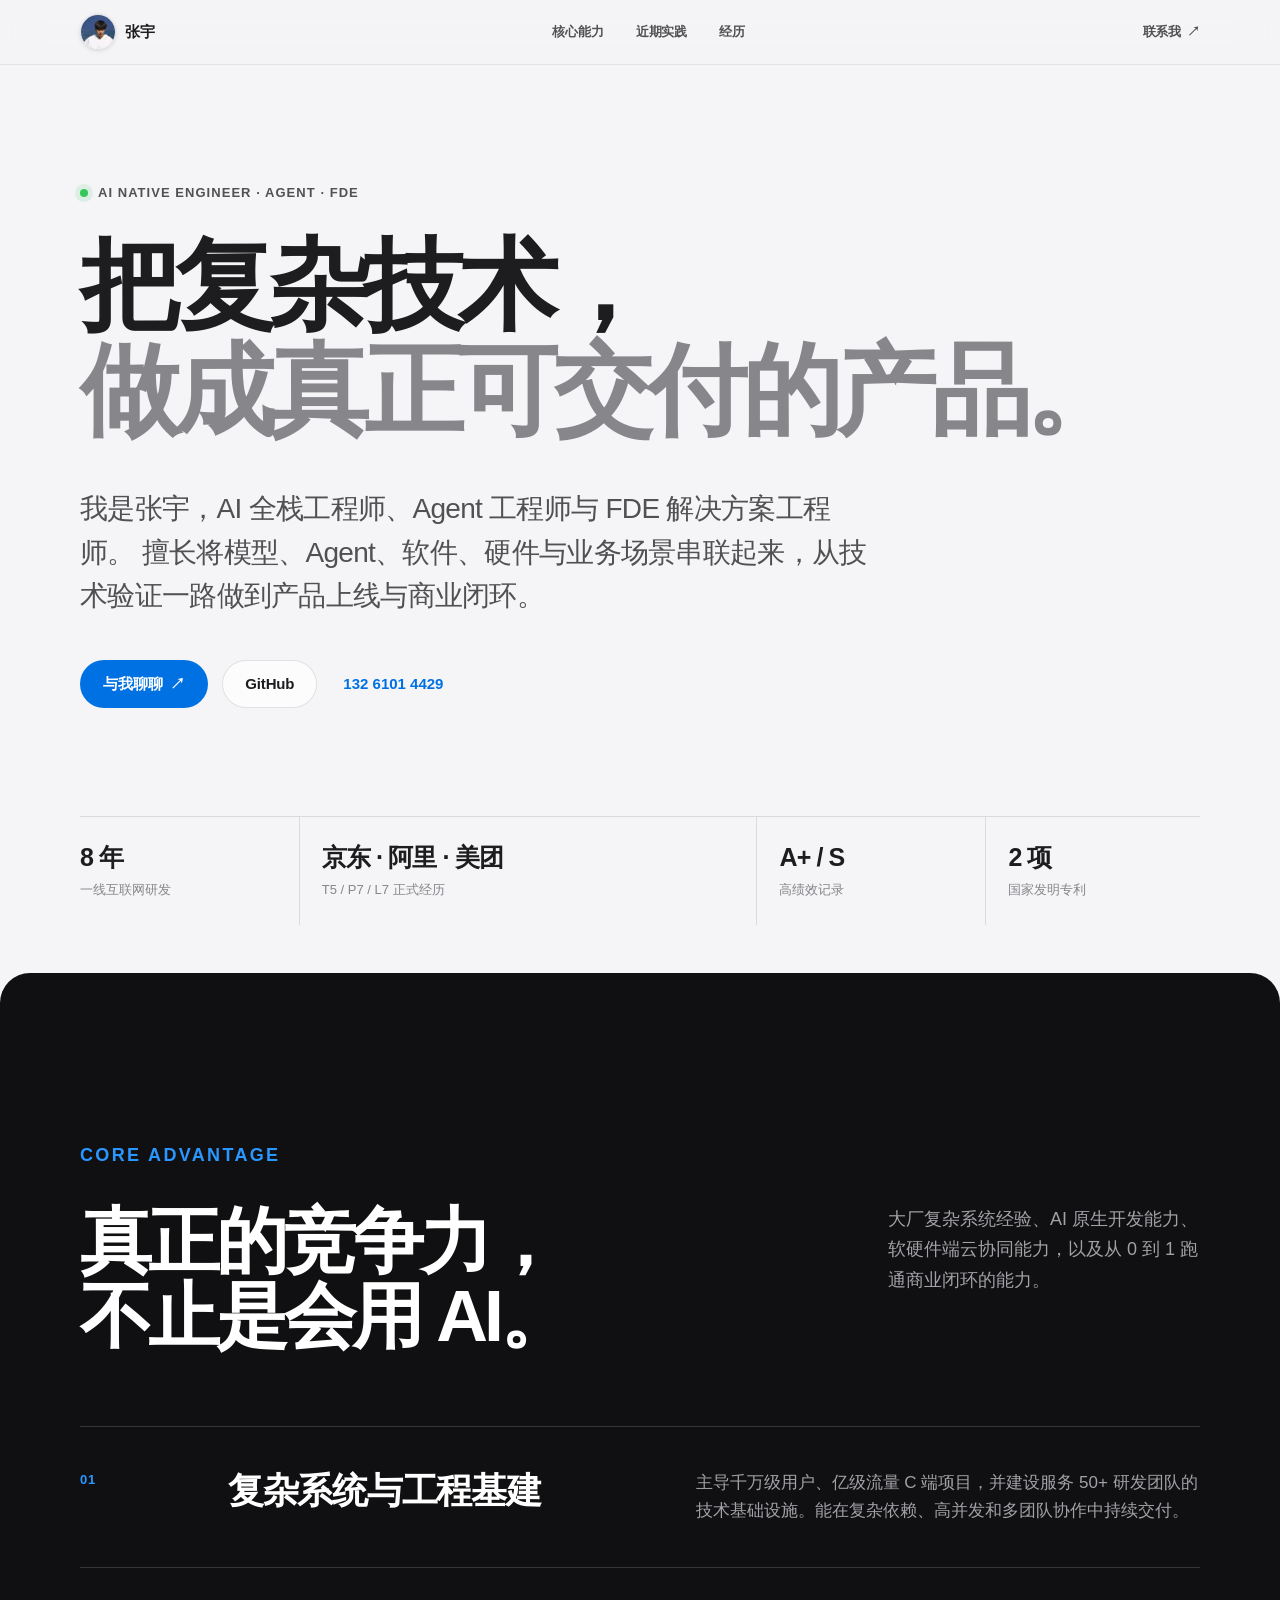
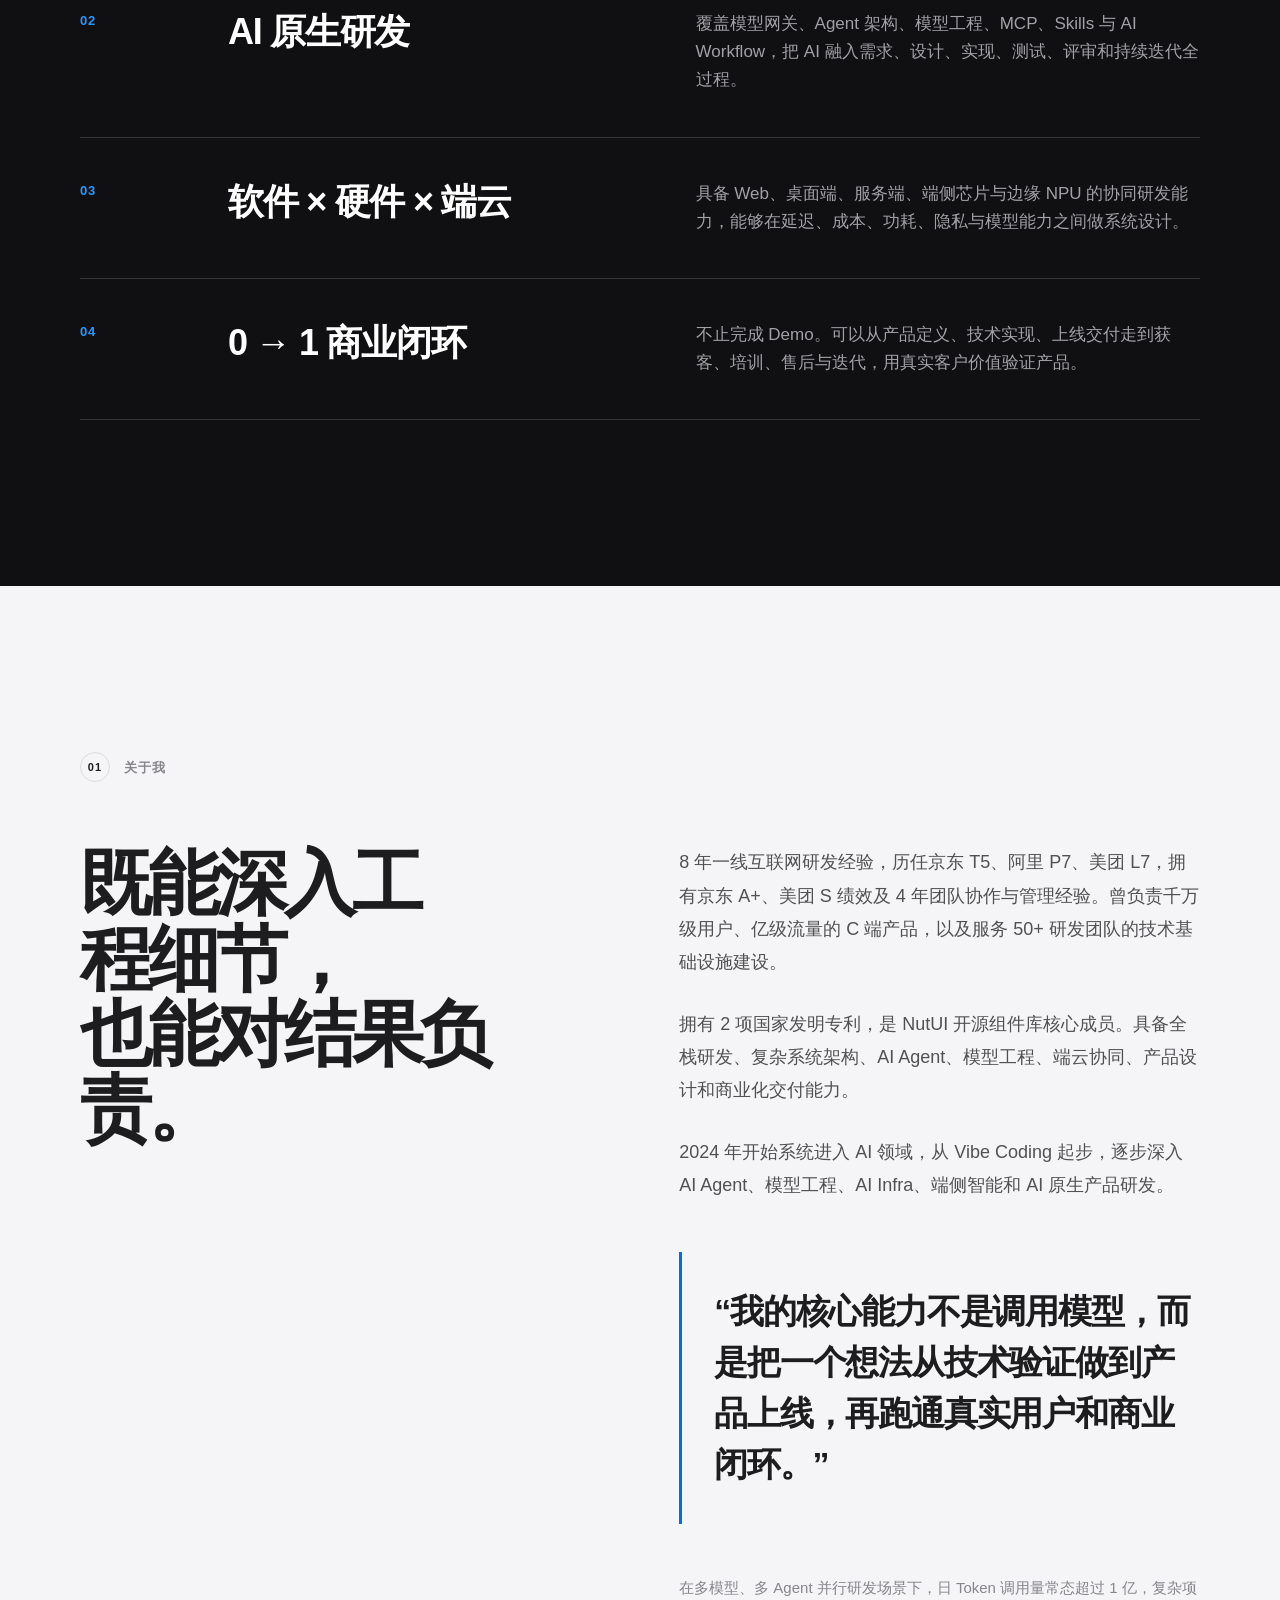
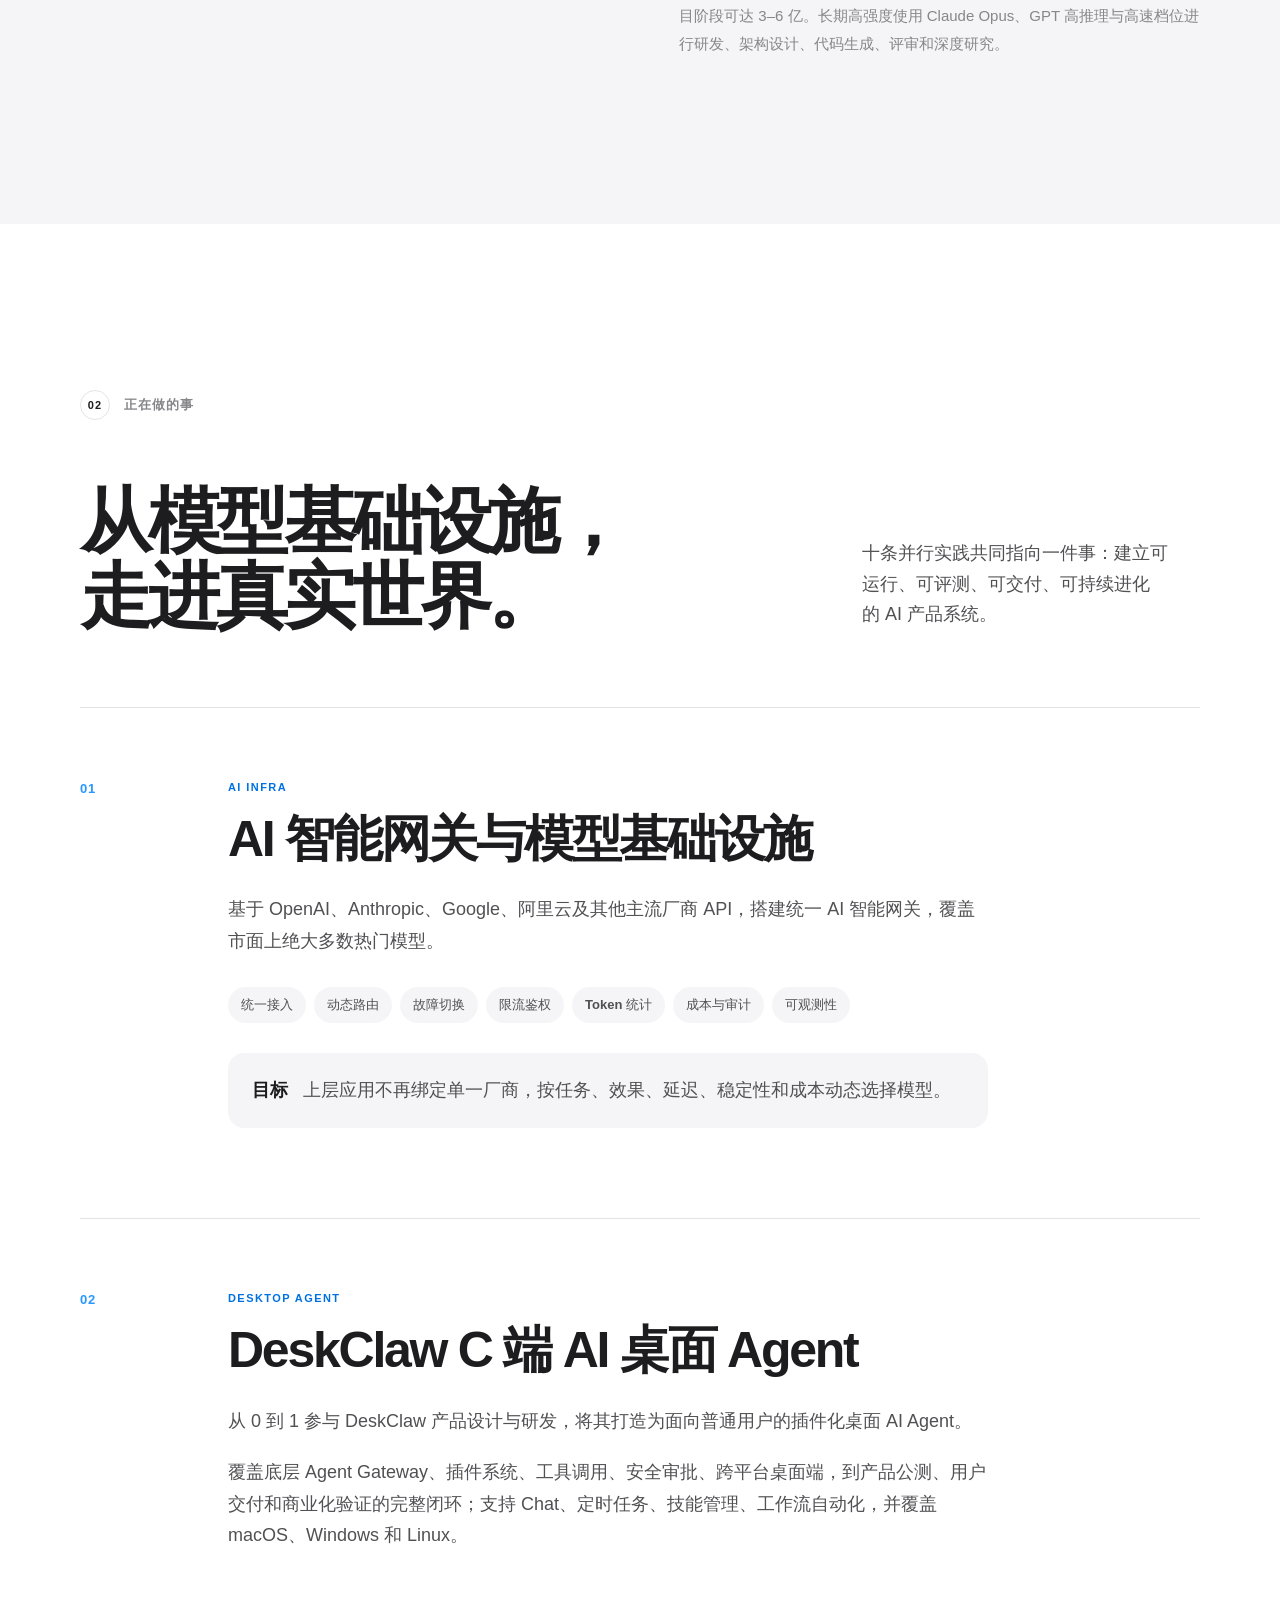
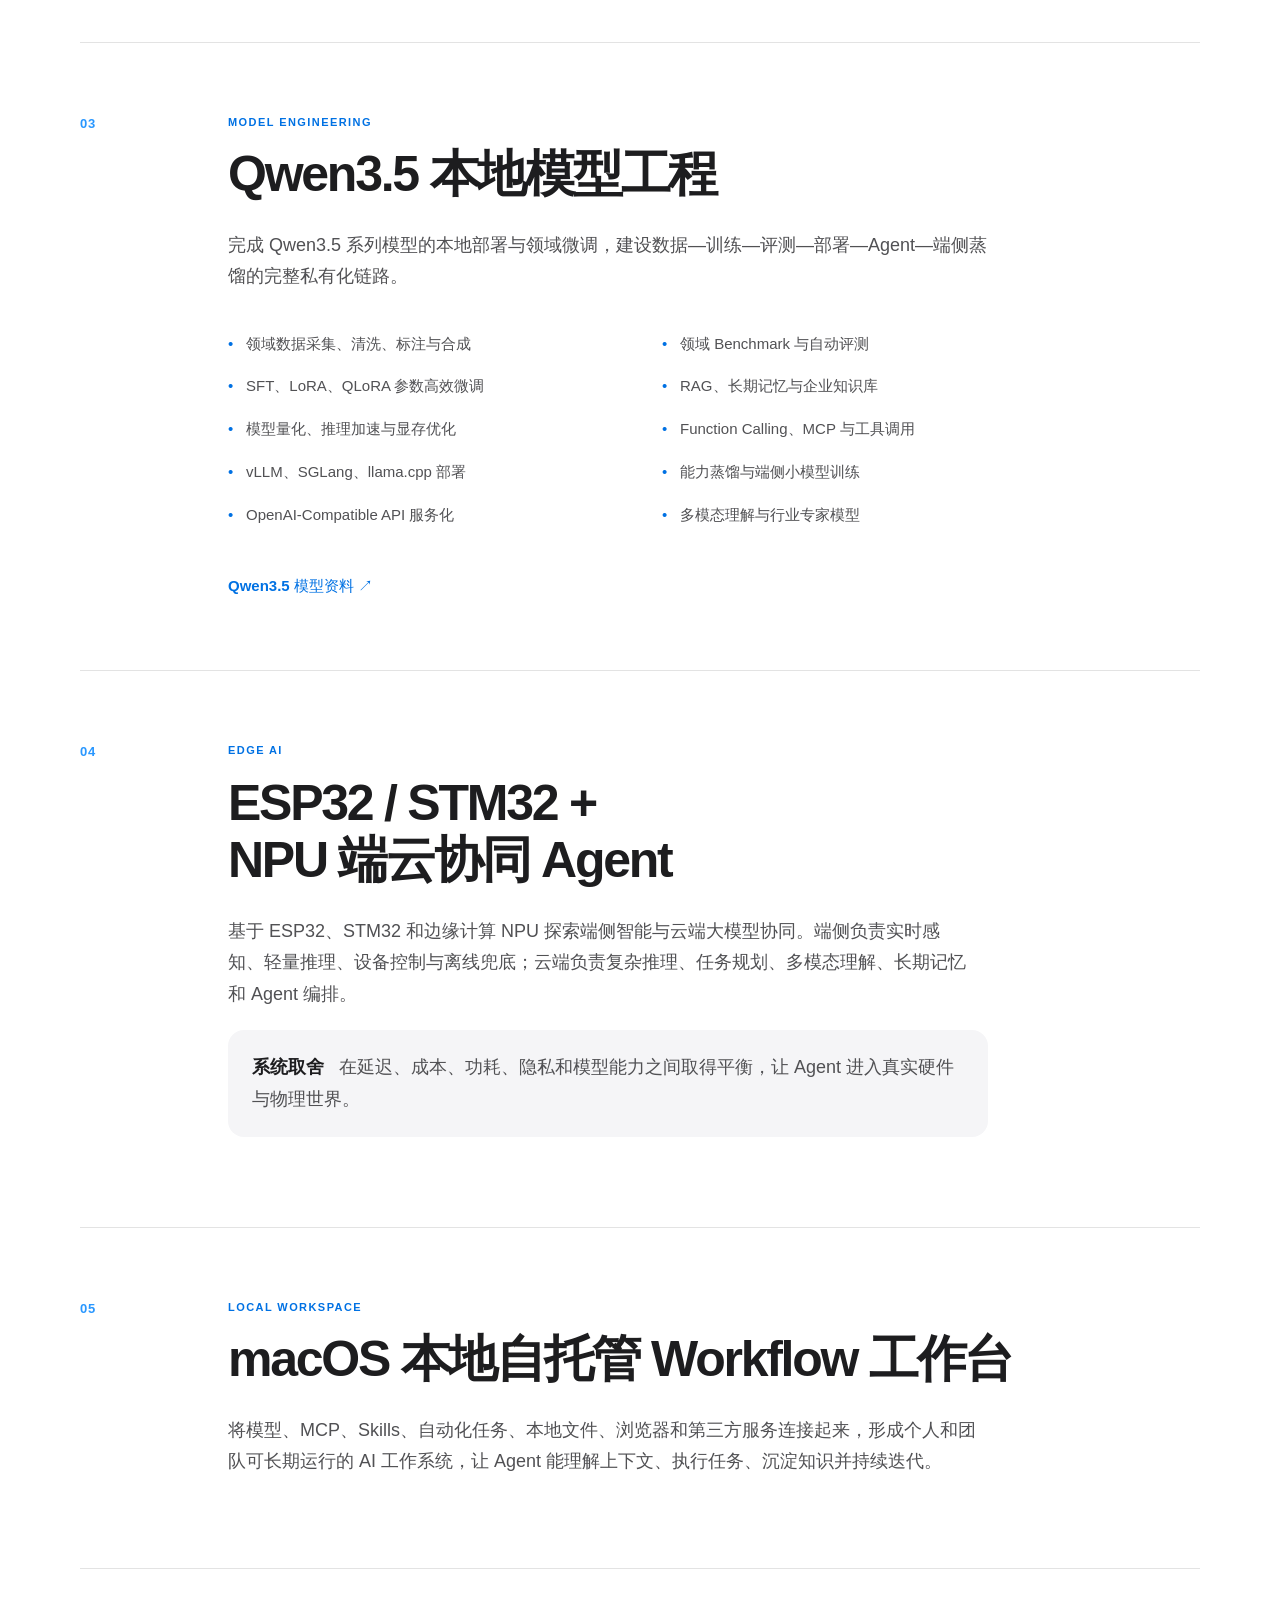
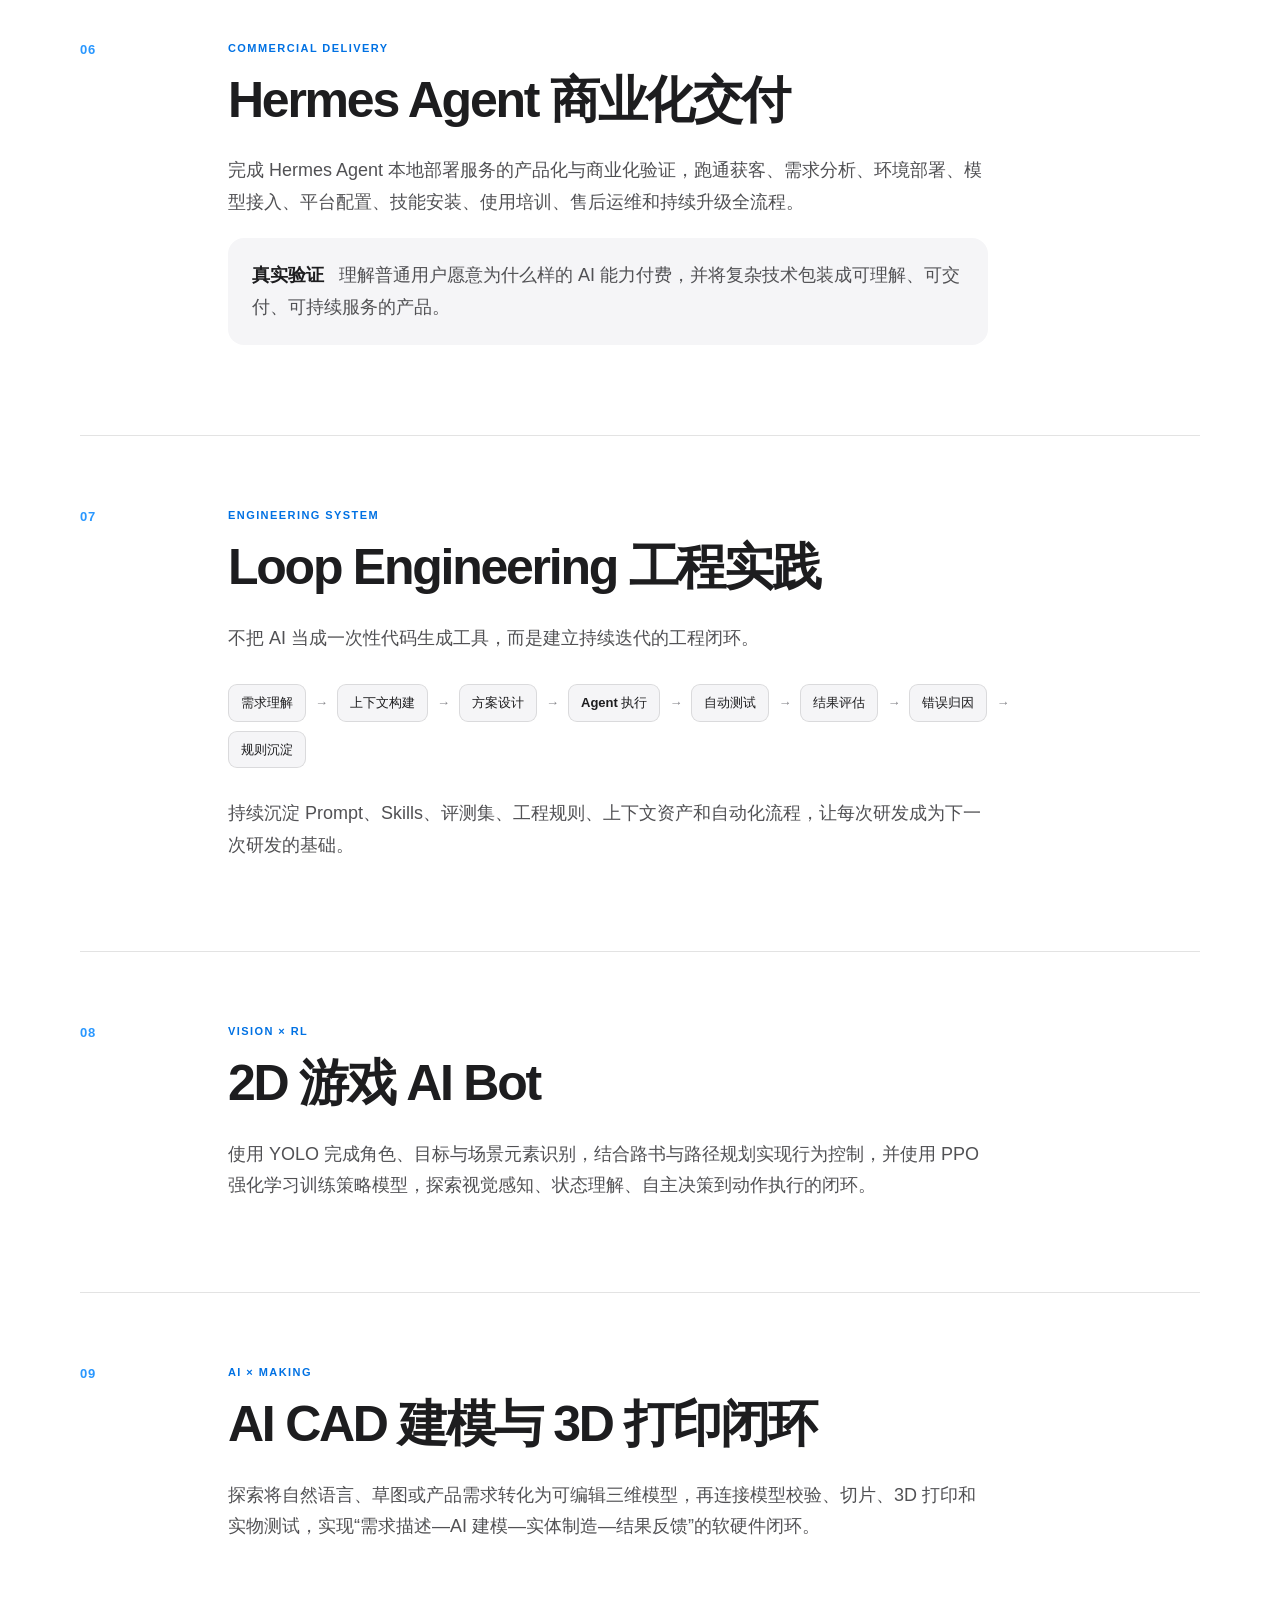
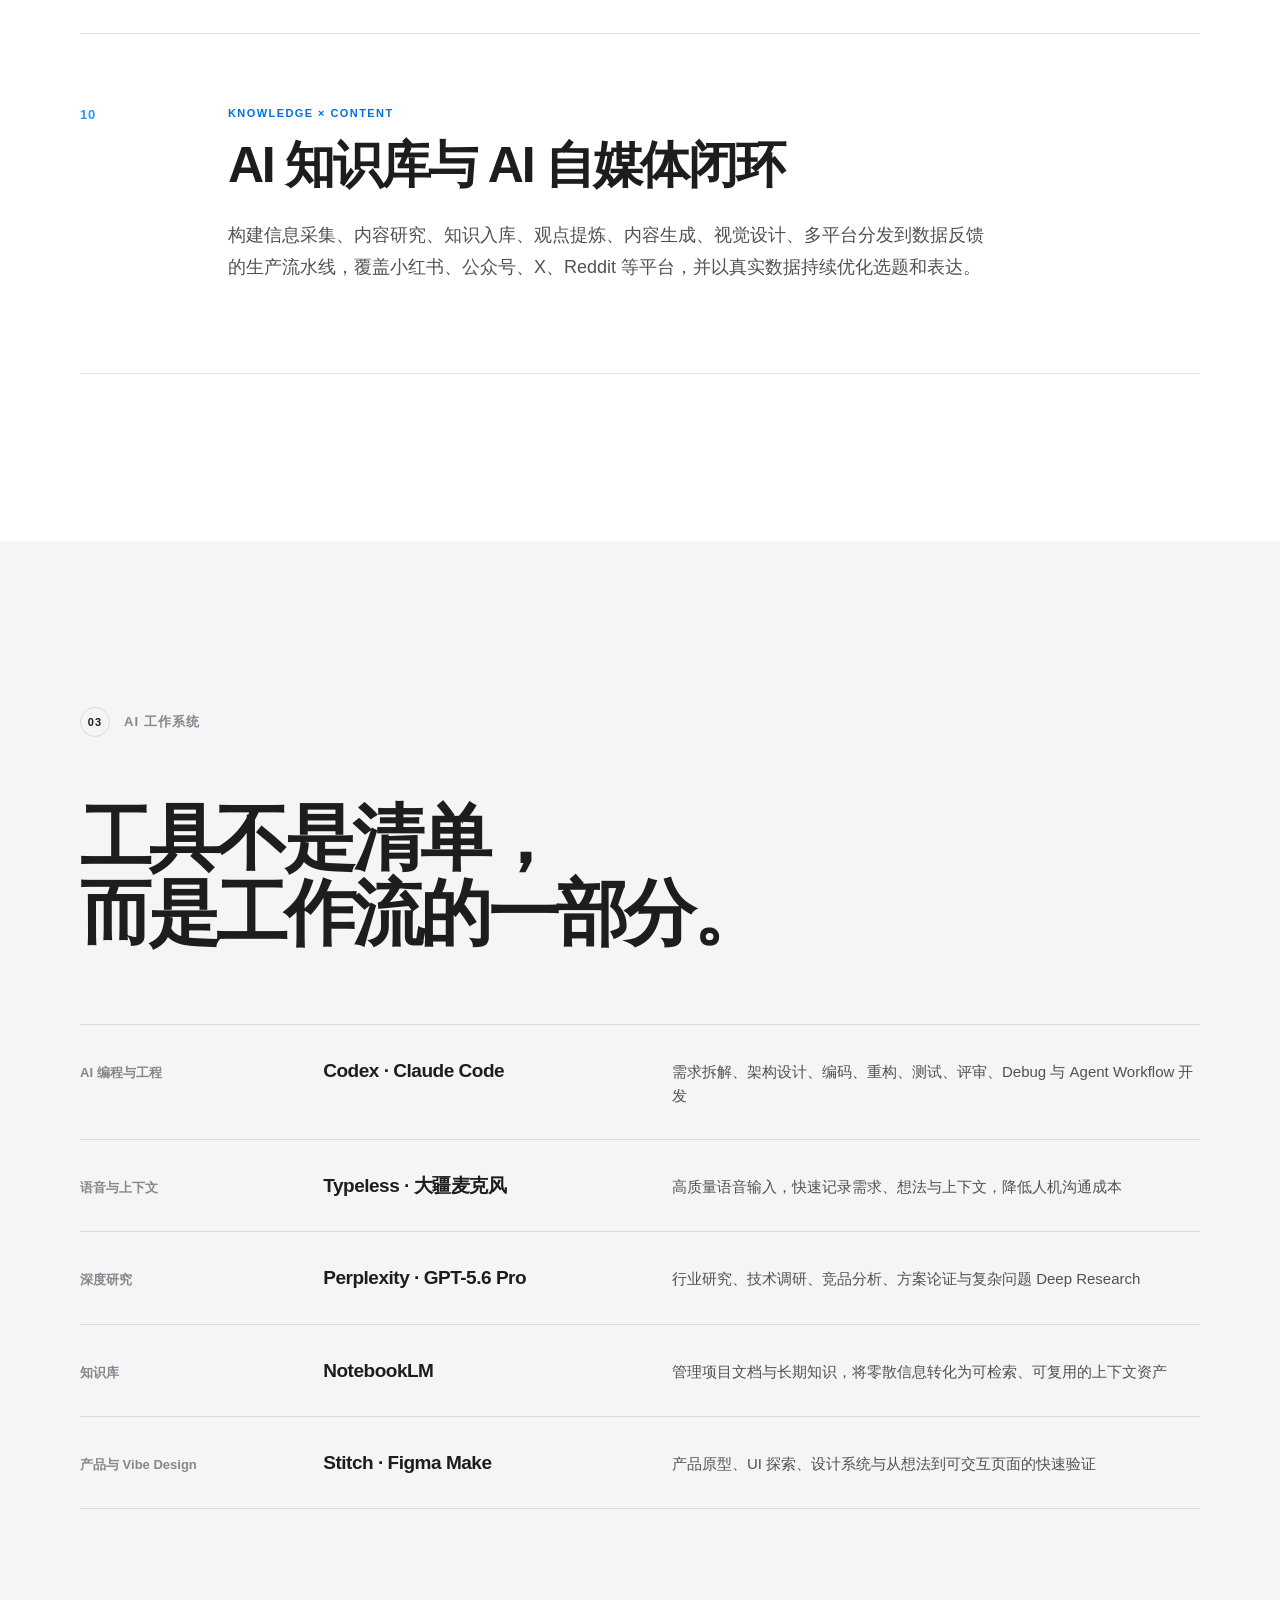
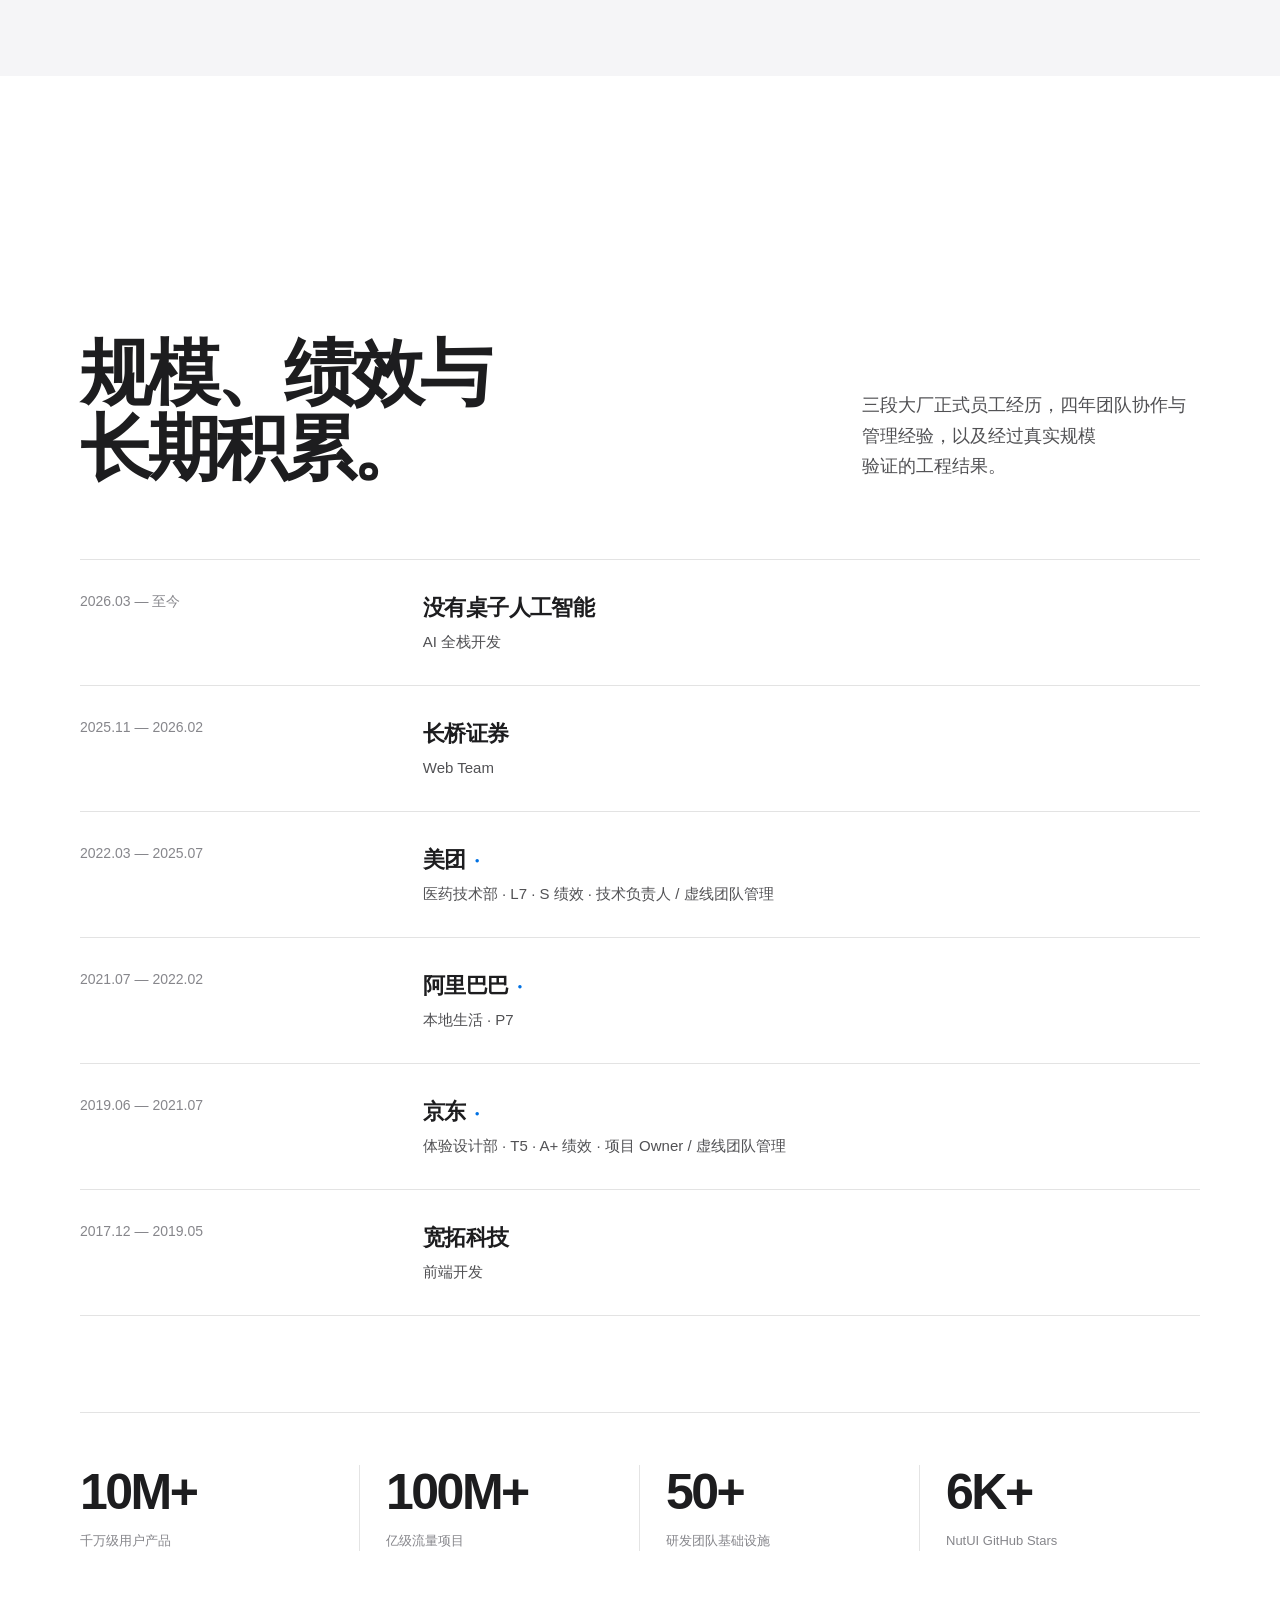
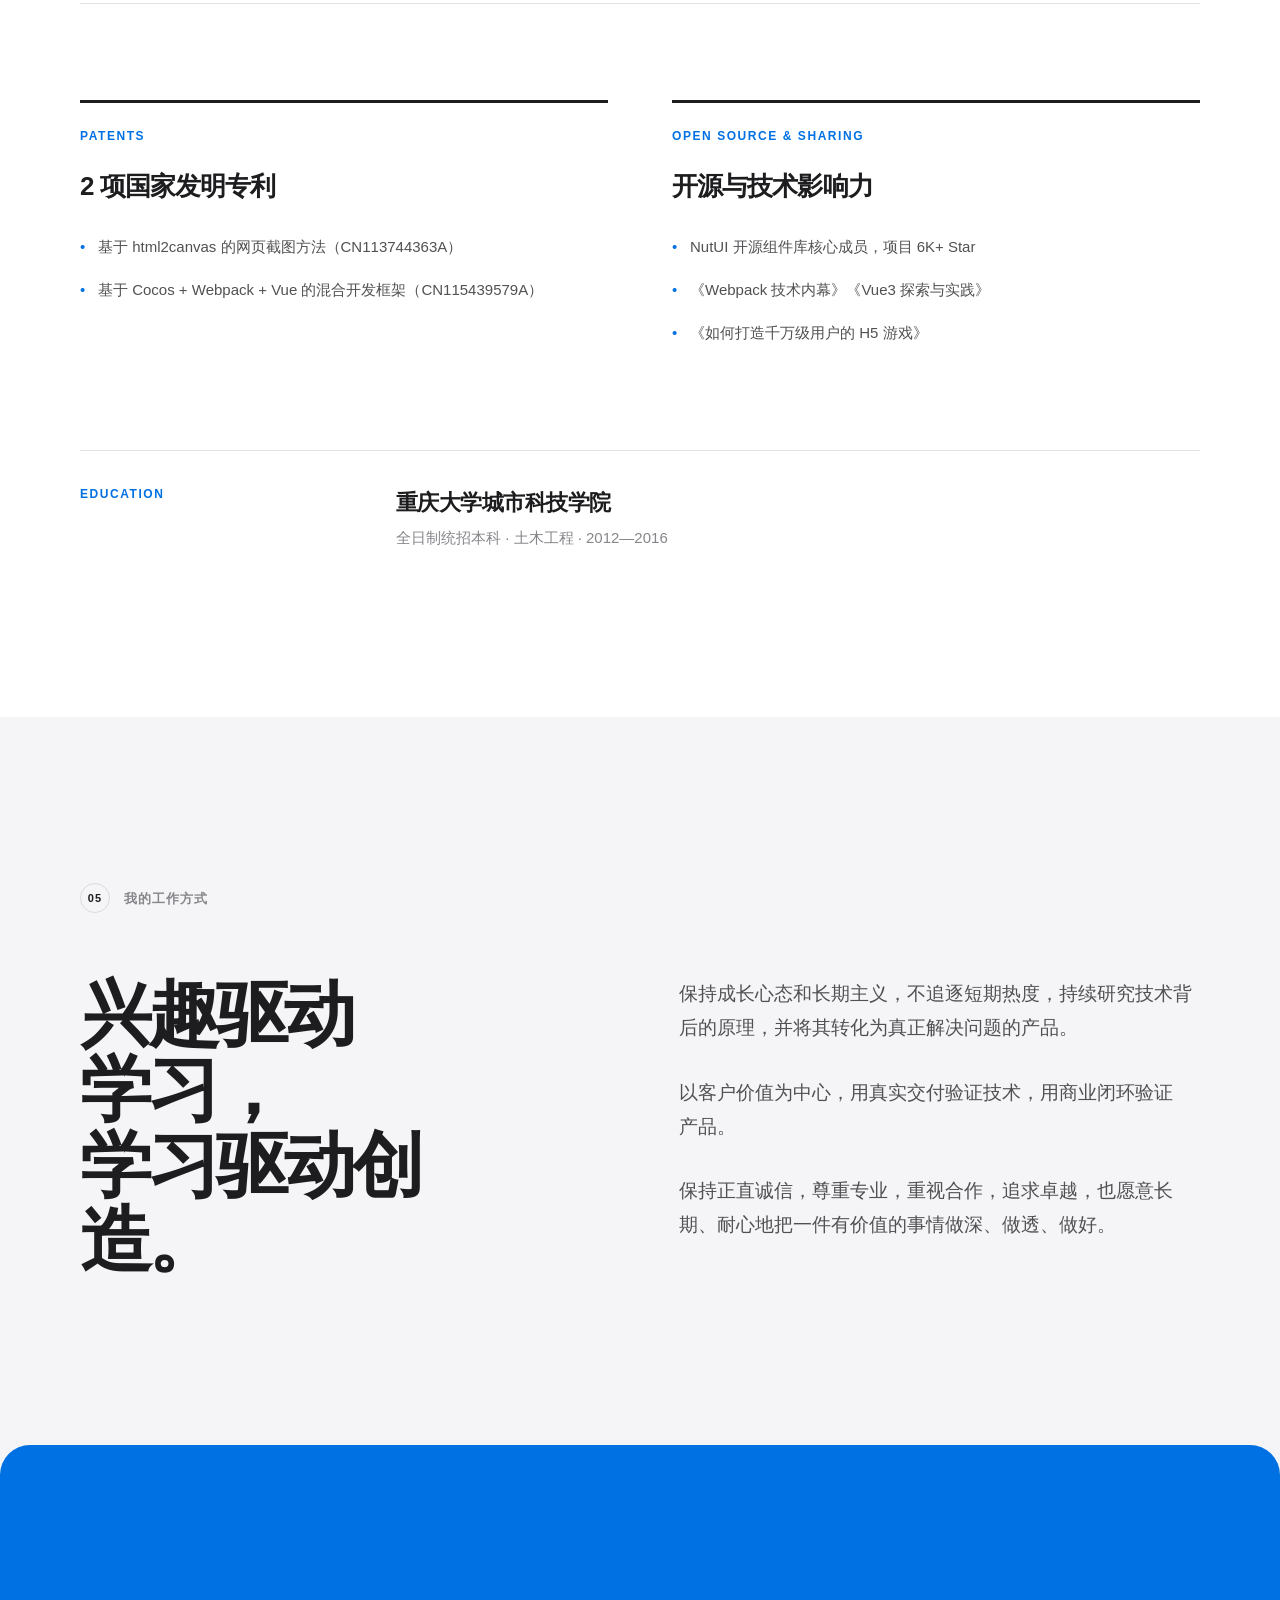
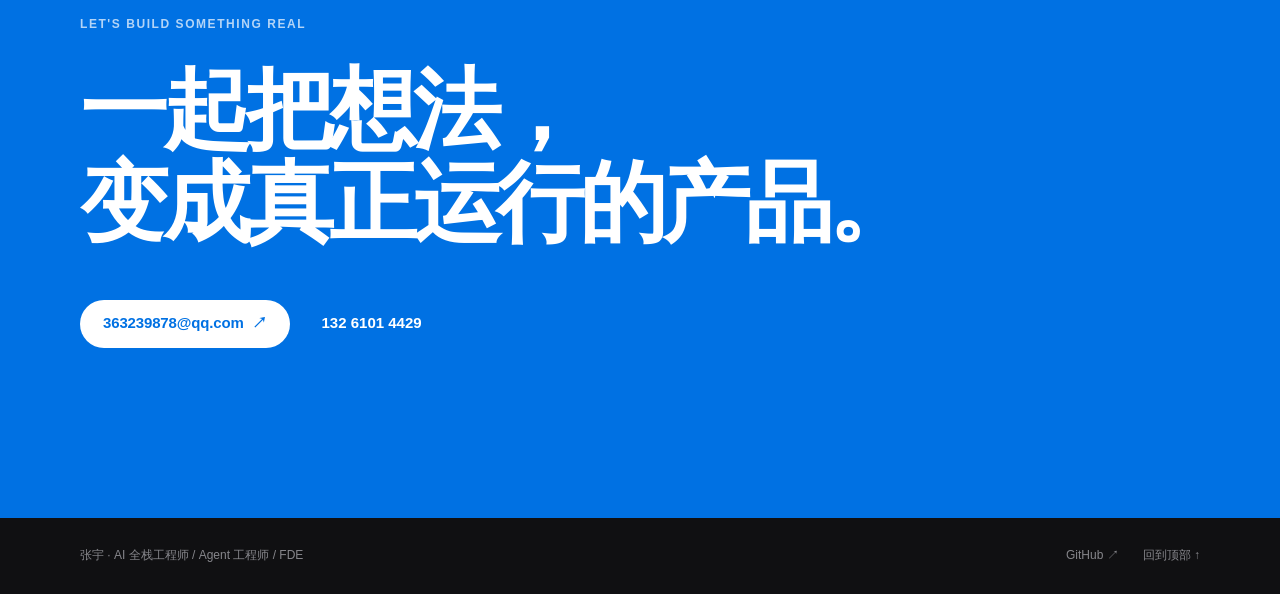
==== commit 8682b58a: "fix: polish Chinese wrapping and add profile photo Balance Chinese headings and paragraphs across mo" ====
--- a/index.html
+++ b/index.html
@@ -18,7 +18,9 @@
   <header class="site-header">
     <nav class="nav shell" aria-label="主导航">
       <a class="brand" href="#top" aria-label="返回顶部">
-        <span class="brand-mark" aria-hidden="true">Z</span>
+        <span class="brand-avatar" aria-hidden="true">
+          <img src="assets/zhang-yu.jpg" alt="" width="36" height="36">
+        </span>
         <span>张宇</span>
       </a>
       <div class="nav-links">
@@ -36,7 +38,7 @@
         <span class="status-dot" aria-hidden="true"></span>
         AI Native Engineer · Agent · FDE
       </div>
-      <h1 id="hero-title" class="reveal">把复杂技术，<br><span>做成真正可交付的产品。</span></h1>
+      <h1 id="hero-title" class="reveal">把复杂技术，<span>做成真正<span class="nowrap">可交付的产品。</span></span></h1>
       <p class="hero-intro reveal">
         我是张宇，AI 全栈工程师、Agent 工程师与 FDE 解决方案工程师。
         擅长将模型、Agent、软件、硬件与业务场景串联起来，从技术验证一路做到产品上线与商业闭环。
@@ -71,7 +73,7 @@
         <div class="section-heading light reveal">
           <p class="eyebrow">CORE ADVANTAGE</p>
           <h2 id="capabilities-title">真正的竞争力，<br>不止是会用 AI。</h2>
-          <p>大厂复杂系统经验、AI 原生开发能力、软硬件端云协同能力，以及从 0 到 1 跑通商业闭环的能力。</p>
+          <p>大厂复杂系统经验、AI 原生开发能力、软硬件端云协同能力，以及从 0 到 1 跑通<span class="nowrap">商业闭环的能力。</span></p>
         </div>
         <div class="capability-list">
           <article class="capability reveal">
@@ -127,7 +129,7 @@
         <div class="section-label reveal"><span>02</span> 正在做的事</div>
         <div class="section-heading reveal">
           <h2 id="building-title">从模型基础设施，<br>走进真实世界。</h2>
-          <p>十条并行实践共同指向一件事：建立可运行、可评测、可交付、可持续进化的 AI 产品系统。</p>
+          <p>十条并行实践共同指向一件事：建立可运行、可评测、可交付、可持续进化的 <span class="nowrap">AI 产品系统。</span></p>
         </div>
 
         <div class="project-list">
@@ -140,7 +142,7 @@
               <ul class="inline-list" aria-label="核心能力">
                 <li>统一接入</li><li>动态路由</li><li>故障切换</li><li>限流鉴权</li><li>Token 统计</li><li>成本与审计</li><li>可观测性</li>
               </ul>
-              <p class="project-goal"><strong>目标</strong> 上层应用不再绑定单一厂商，按任务、效果、延迟、稳定性和成本动态选择模型。</p>
+              <p class="project-goal"><strong>目标</strong> 上层应用不再绑定单一厂商，按任务、效果、延迟、稳定性和成本<span class="nowrap">动态选择模型。</span></p>
             </div>
           </article>
 
@@ -185,7 +187,7 @@
             <div class="project-copy">
               <p class="project-tag">EDGE AI</p>
               <h3>ESP32 / STM32 + NPU 端云协同 Agent</h3>
-              <p>基于 ESP32、STM32 和边缘计算 NPU 探索端侧智能与云端大模型协同。端侧负责实时感知、轻量推理、设备控制与离线兜底；云端负责复杂推理、任务规划、多模态理解、长期记忆和 Agent 编排。</p>
+              <p>基于 ESP32、STM32 和边缘计算 NPU 探索端侧智能与云端大模型协同。端侧负责实时感知、轻量推理、设备控制与离线兜底；云端负责复杂推理、任务规划、多模态理解、长期记忆和 <span class="nowrap">Agent 编排。</span></p>
               <p class="project-goal"><strong>系统取舍</strong> 在延迟、成本、功耗、隐私和模型能力之间取得平衡，让 Agent 进入真实硬件与物理世界。</p>
             </div>
           </article>
@@ -245,7 +247,7 @@
             <div class="project-copy">
               <p class="project-tag">KNOWLEDGE × CONTENT</p>
               <h3>AI 知识库与 AI 自媒体闭环</h3>
-              <p>构建信息采集、内容研究、知识入库、观点提炼、内容生成、视觉设计、多平台分发到数据反馈的生产流水线，覆盖小红书、公众号、X、Reddit 等平台，并以真实数据持续优化选题和表达。</p>
+              <p>构建信息采集、内容研究、知识入库、观点提炼、内容生成、视觉设计、多平台分发到数据反馈的生产流水线，覆盖小红书、公众号、X、Reddit 等平台，并以真实数据持续优化<span class="nowrap">选题和表达。</span></p>
             </div>
           </article>
         </div>
@@ -291,7 +293,7 @@
         <div class="section-label reveal"><span>04</span> 历史经历与成果</div>
         <div class="section-heading reveal">
           <h2 id="experience-title">规模、绩效与长期积累。</h2>
-          <p>三段大厂正式员工经历，四年团队协作与管理经验，以及经过真实规模验证的工程结果。</p>
+          <p>三段大厂正式员工经历，四年团队协作与管理经验，以及经过真实规模<span class="nowrap">验证的工程结果。</span></p>
         </div>
 
         <div class="career" aria-label="工作经历">
@@ -313,7 +315,7 @@
           </article>
           <article class="career-item reveal featured-career">
             <time datetime="2019-06">2019.06 — 2021.07</time>
-            <div><h3>京东</h3><p>体验设计部 · T5 · A+ 绩效 · 项目 Owner / 虚线团队管理</p></div>
+            <div><h3>京东</h3><p>体验设计部 · T5 · A+ 绩效 · 项目 Owner / <span class="nowrap">虚线团队管理</span></p></div>
           </article>
           <article class="career-item reveal">
             <time datetime="2017-12">2017.12 — 2019.05</time>
@@ -362,7 +364,7 @@
         <div class="principles reveal">
           <p>保持成长心态和长期主义，不追逐短期热度，持续研究技术背后的原理，并将其转化为真正解决问题的产品。</p>
           <p>以客户价值为中心，用真实交付验证技术，用商业闭环验证产品。</p>
-          <p>保持正直诚信，尊重专业，重视合作，追求卓越，也愿意长期、耐心地把一件有价值的事情做深、做透、做好。</p>
+          <p>保持正直诚信，尊重专业，重视合作，追求卓越，也愿意长期、耐心地把一件有价值的事情做深、<span class="nowrap">做透、做好。</span></p>
         </div>
       </div>
     </section>
--- a/styles.css
+++ b/styles.css
@@ -37,6 +37,21 @@
   text-rendering: optimizeLegibility;
 }
 
+p,
+li {
+  line-break: strict;
+  overflow-wrap: break-word;
+  text-wrap: pretty;
+}
+
+h1,
+h2,
+h3,
+.proof-item strong {
+  line-break: strict;
+  text-wrap: balance;
+}
+
 a {
   color: inherit;
 }
@@ -54,6 +69,10 @@
 
 ::selection {
   background: rgba(0, 113, 227, 0.18);
+}
+
+.nowrap {
+  white-space: nowrap;
 }
 
 .skip-link {
@@ -113,16 +132,24 @@
   text-decoration: none;
 }
 
-.brand-mark {
-  display: grid;
-  width: 28px;
-  height: 28px;
-  place-items: center;
-  border-radius: 8px;
-  background: var(--ink);
-  color: var(--white);
-  font-size: 14px;
-  font-weight: 700;
+.brand-avatar {
+  display: block;
+  width: 36px;
+  height: 36px;
+  flex: 0 0 36px;
+  overflow: hidden;
+  border: 1px solid rgba(29, 29, 31, 0.1);
+  border-radius: 50%;
+  box-shadow: 0 1px 4px rgba(0, 0, 0, 0.12);
+}
+
+.brand-avatar img {
+  display: block;
+  width: 100%;
+  height: 100%;
+  object-fit: cover;
+  transform: scale(2.55);
+  transform-origin: 58% 39%;
 }
 
 .nav-links {
@@ -183,11 +210,13 @@
 }
 
 .hero h1 {
-  max-width: 1010px;
-  font-size: clamp(58px, 8.3vw, 108px);
-}
-
-.hero h1 span {
+  max-width: var(--shell);
+  font-size: clamp(58px, 8vw, 100px);
+  text-wrap: normal;
+}
+
+.hero h1 > span {
+  display: block;
   color: var(--muted);
 }
 
@@ -934,13 +963,14 @@
   }
 
   .hero h1 {
-    font-size: clamp(46px, 14vw, 72px);
+    font-size: clamp(44px, 12.8vw, 68px);
     letter-spacing: -0.06em;
   }
 
   .hero-intro {
     margin-top: 32px;
-    font-size: 19px;
+    font-size: 18px;
+    line-height: 1.7;
   }
 
   .hero-actions {
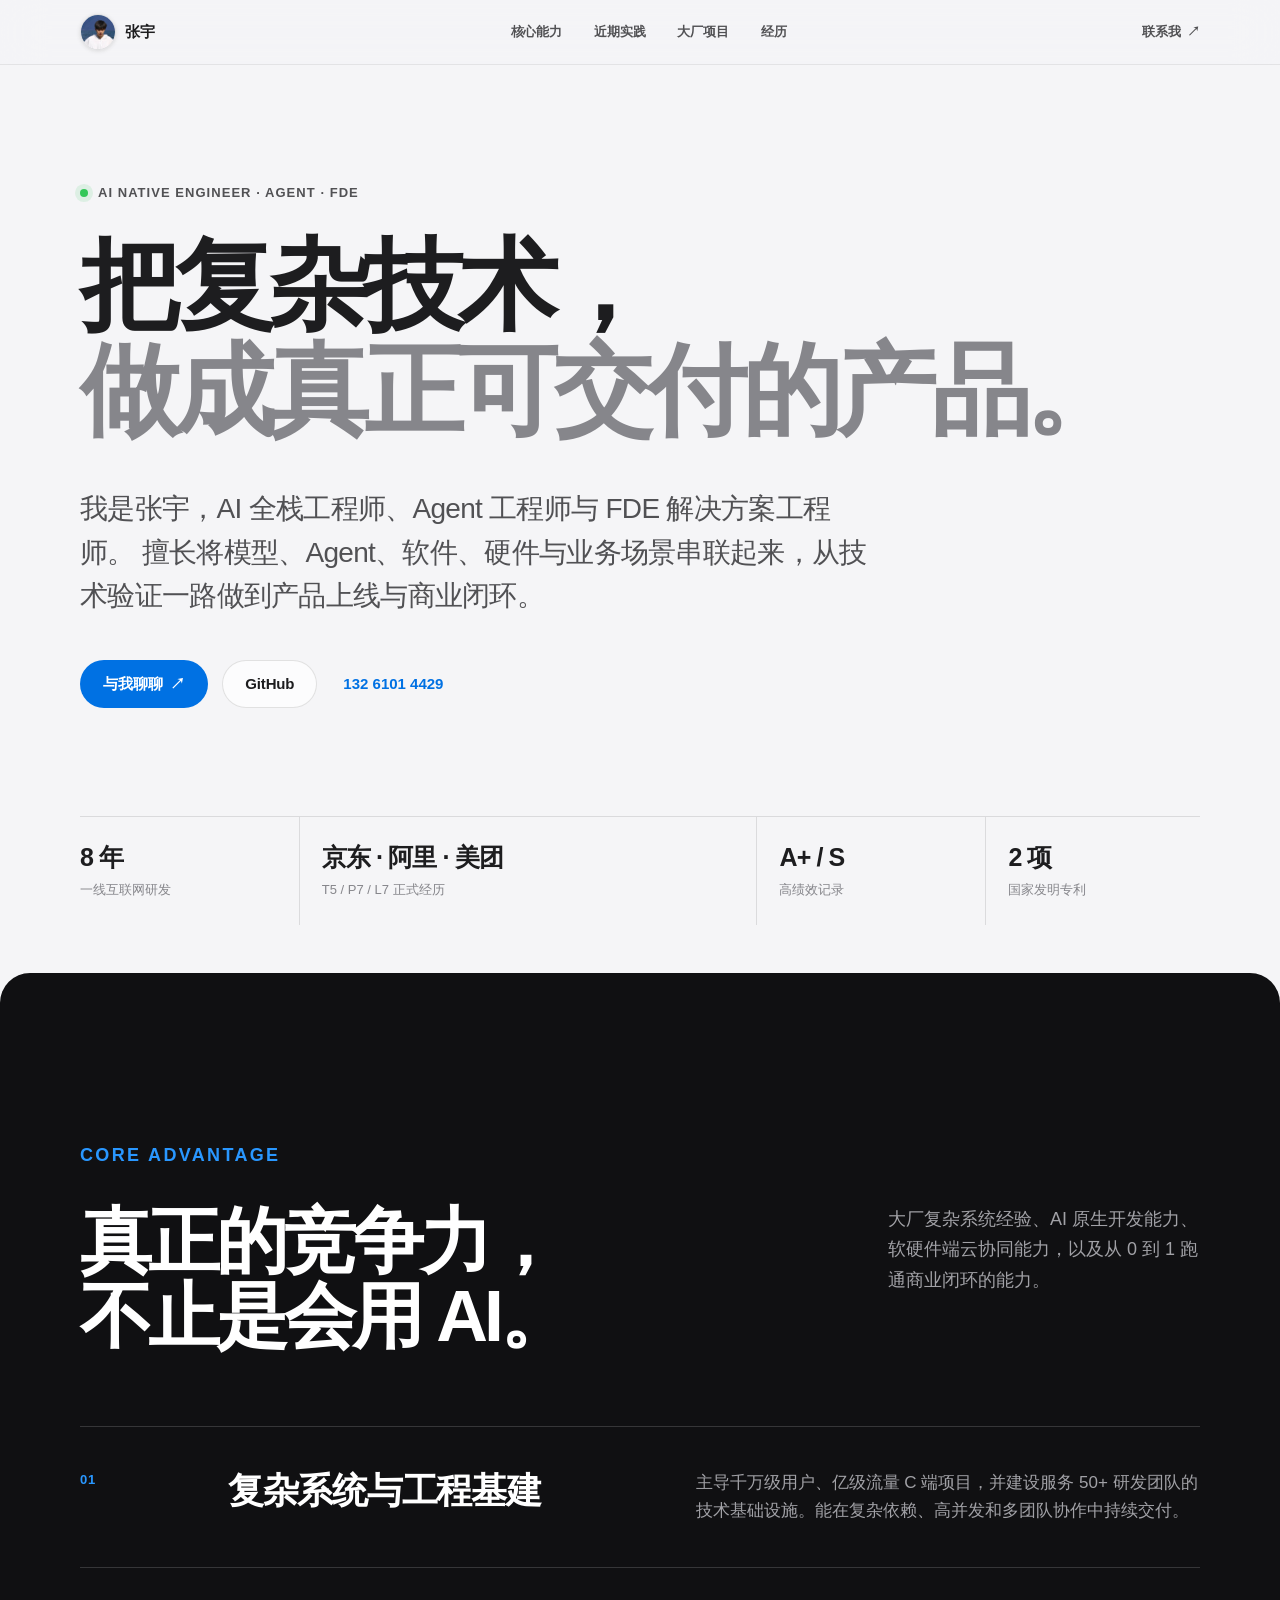
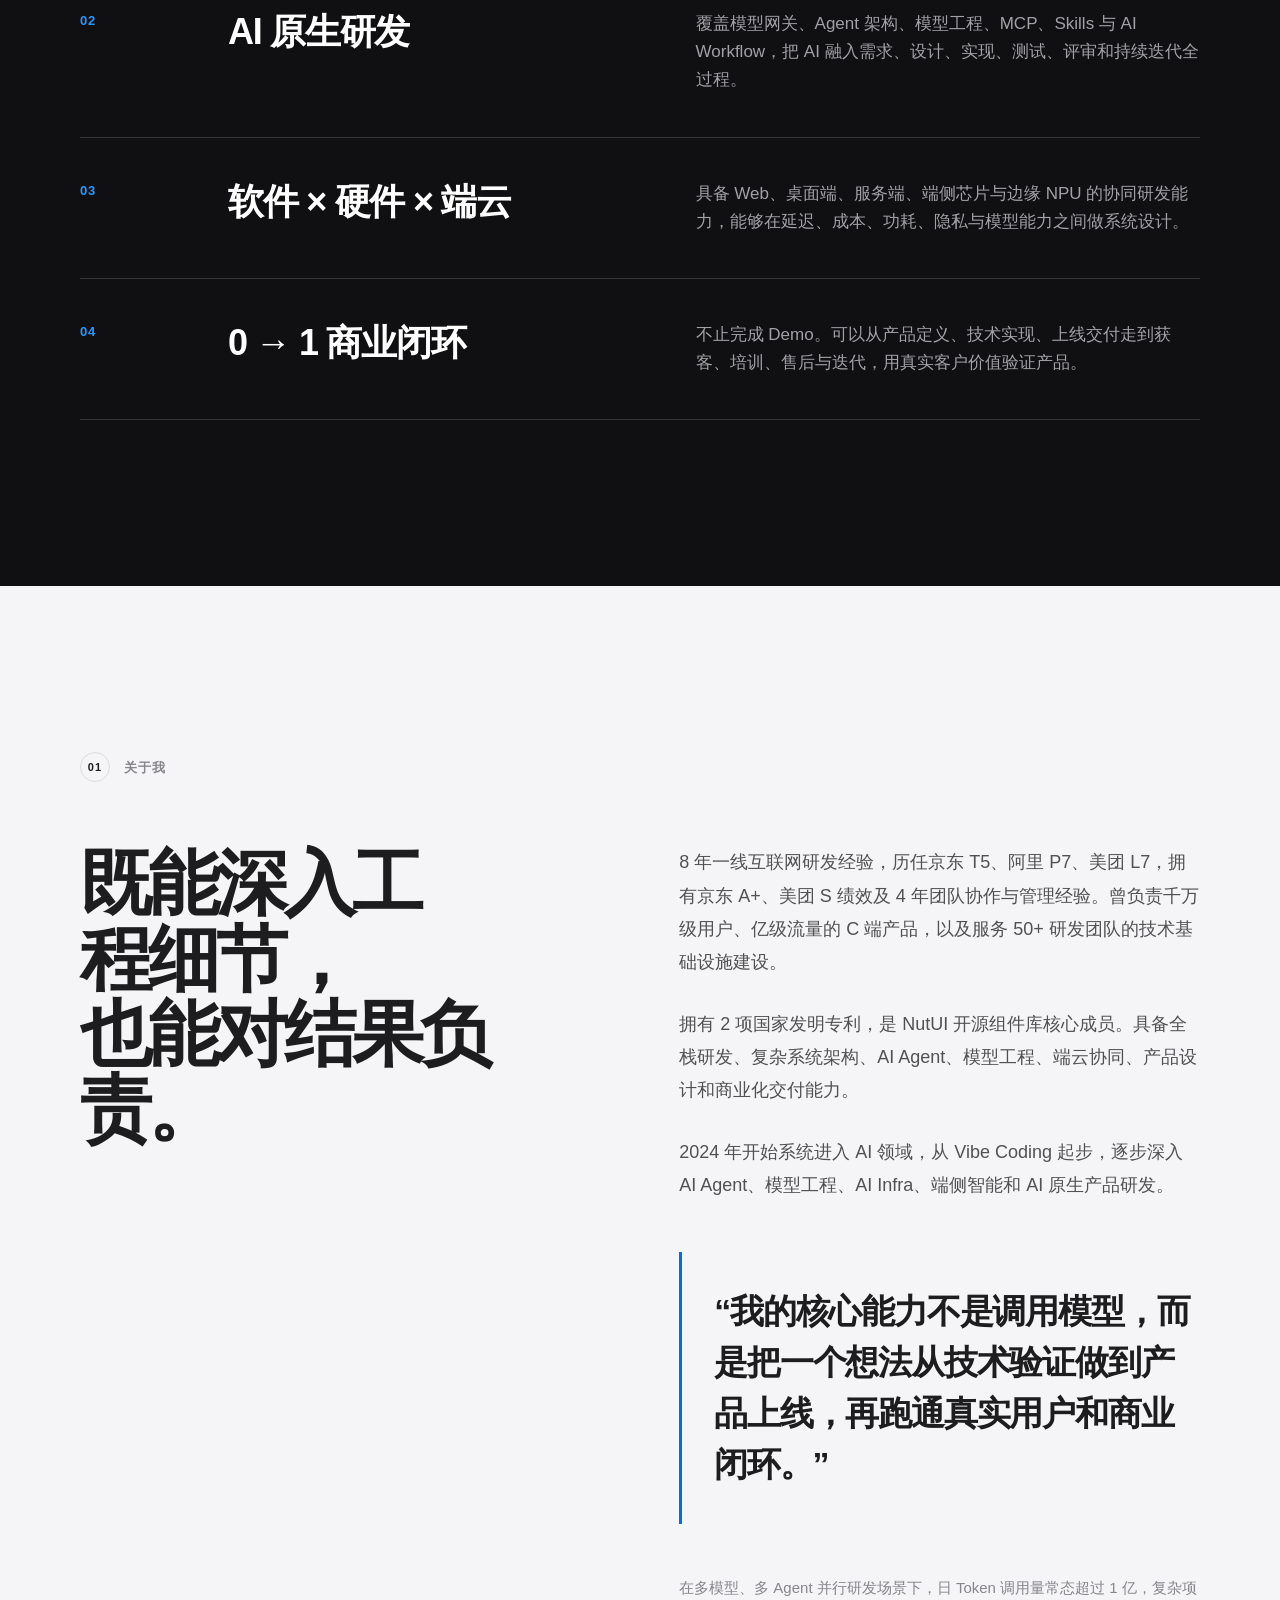
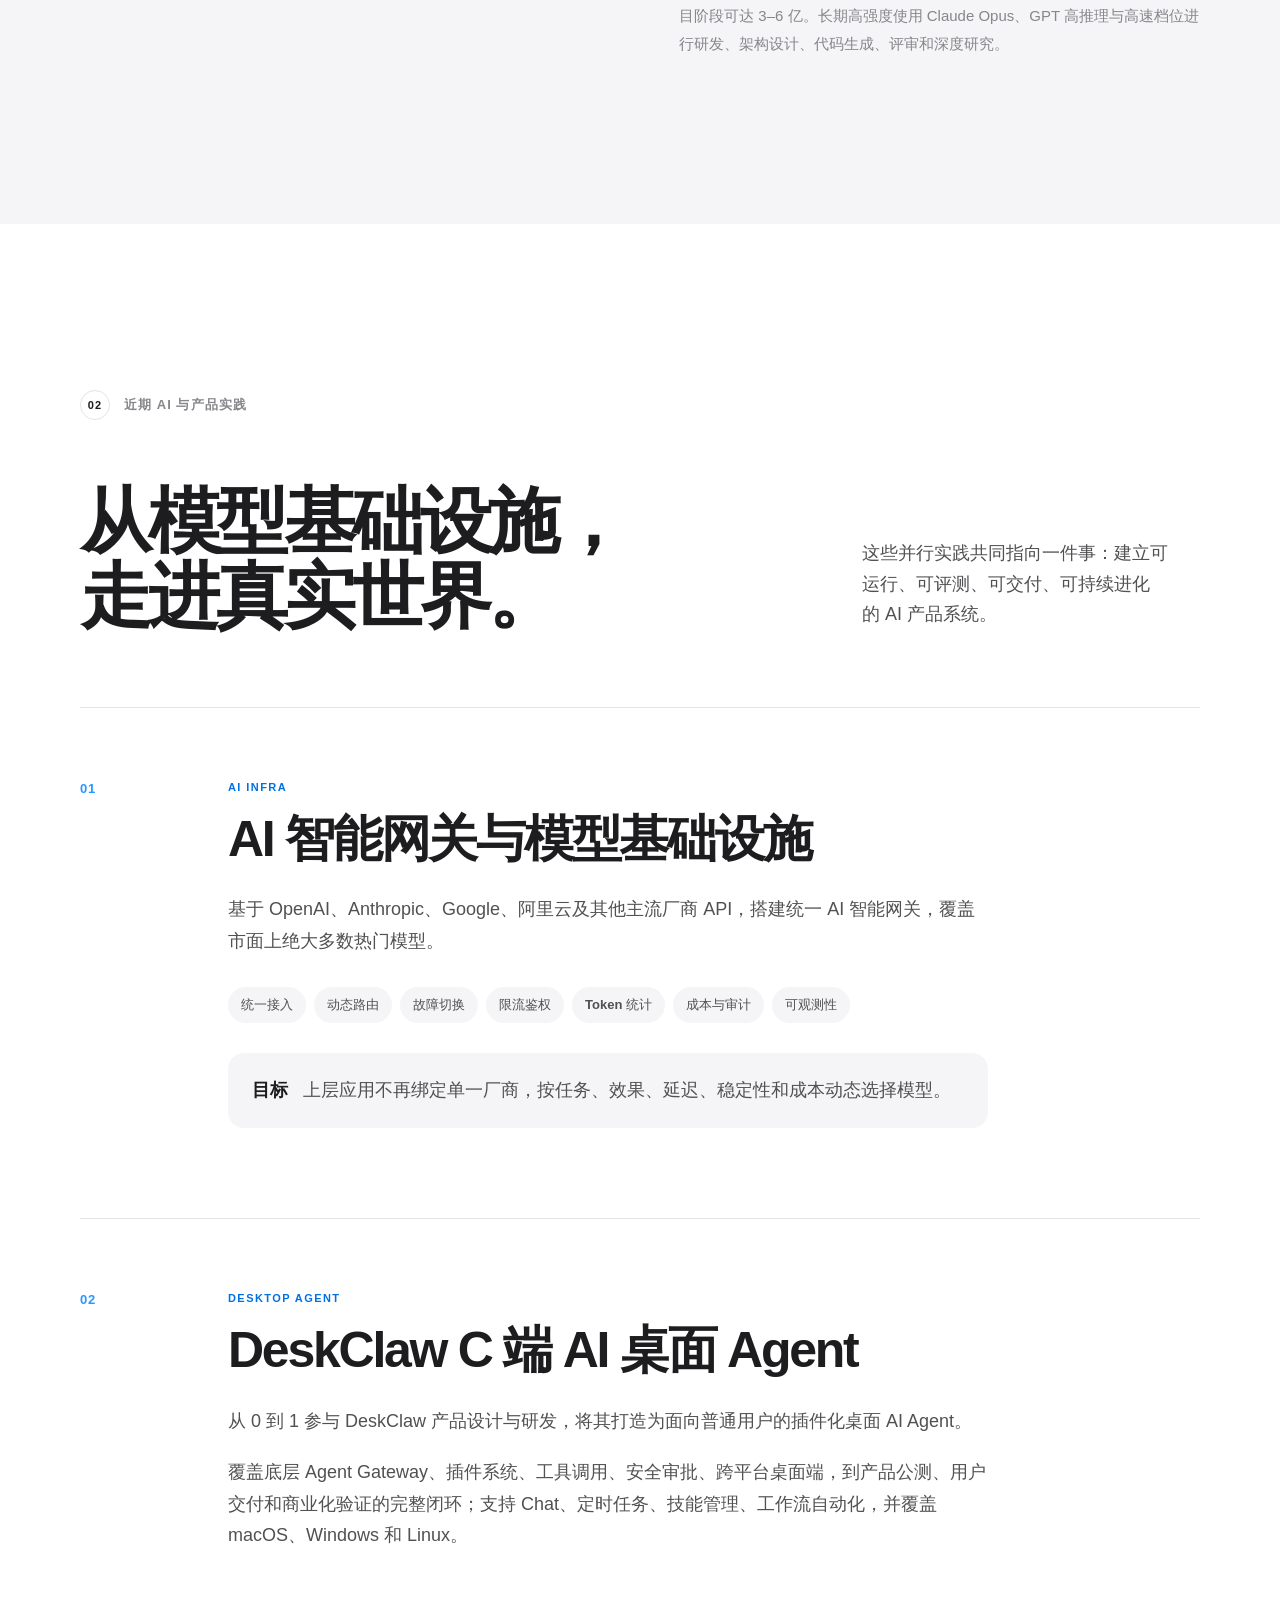
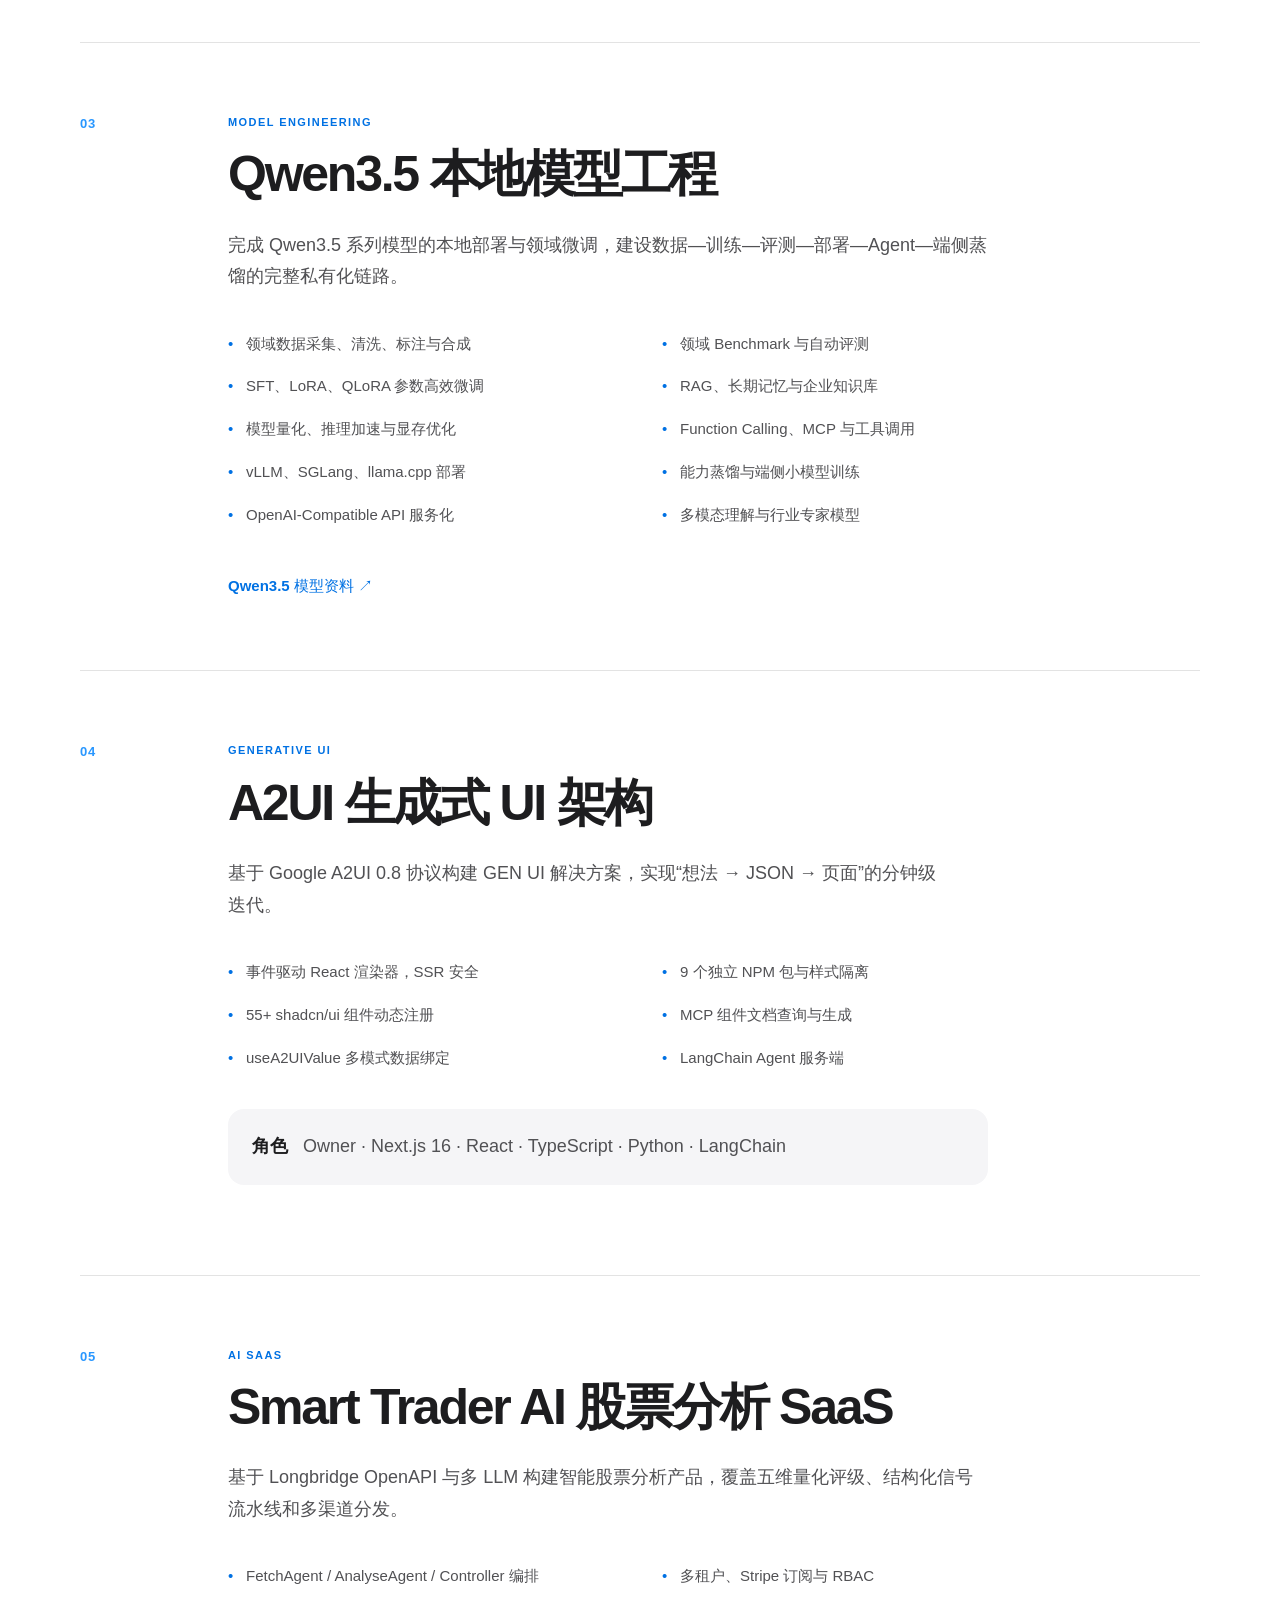
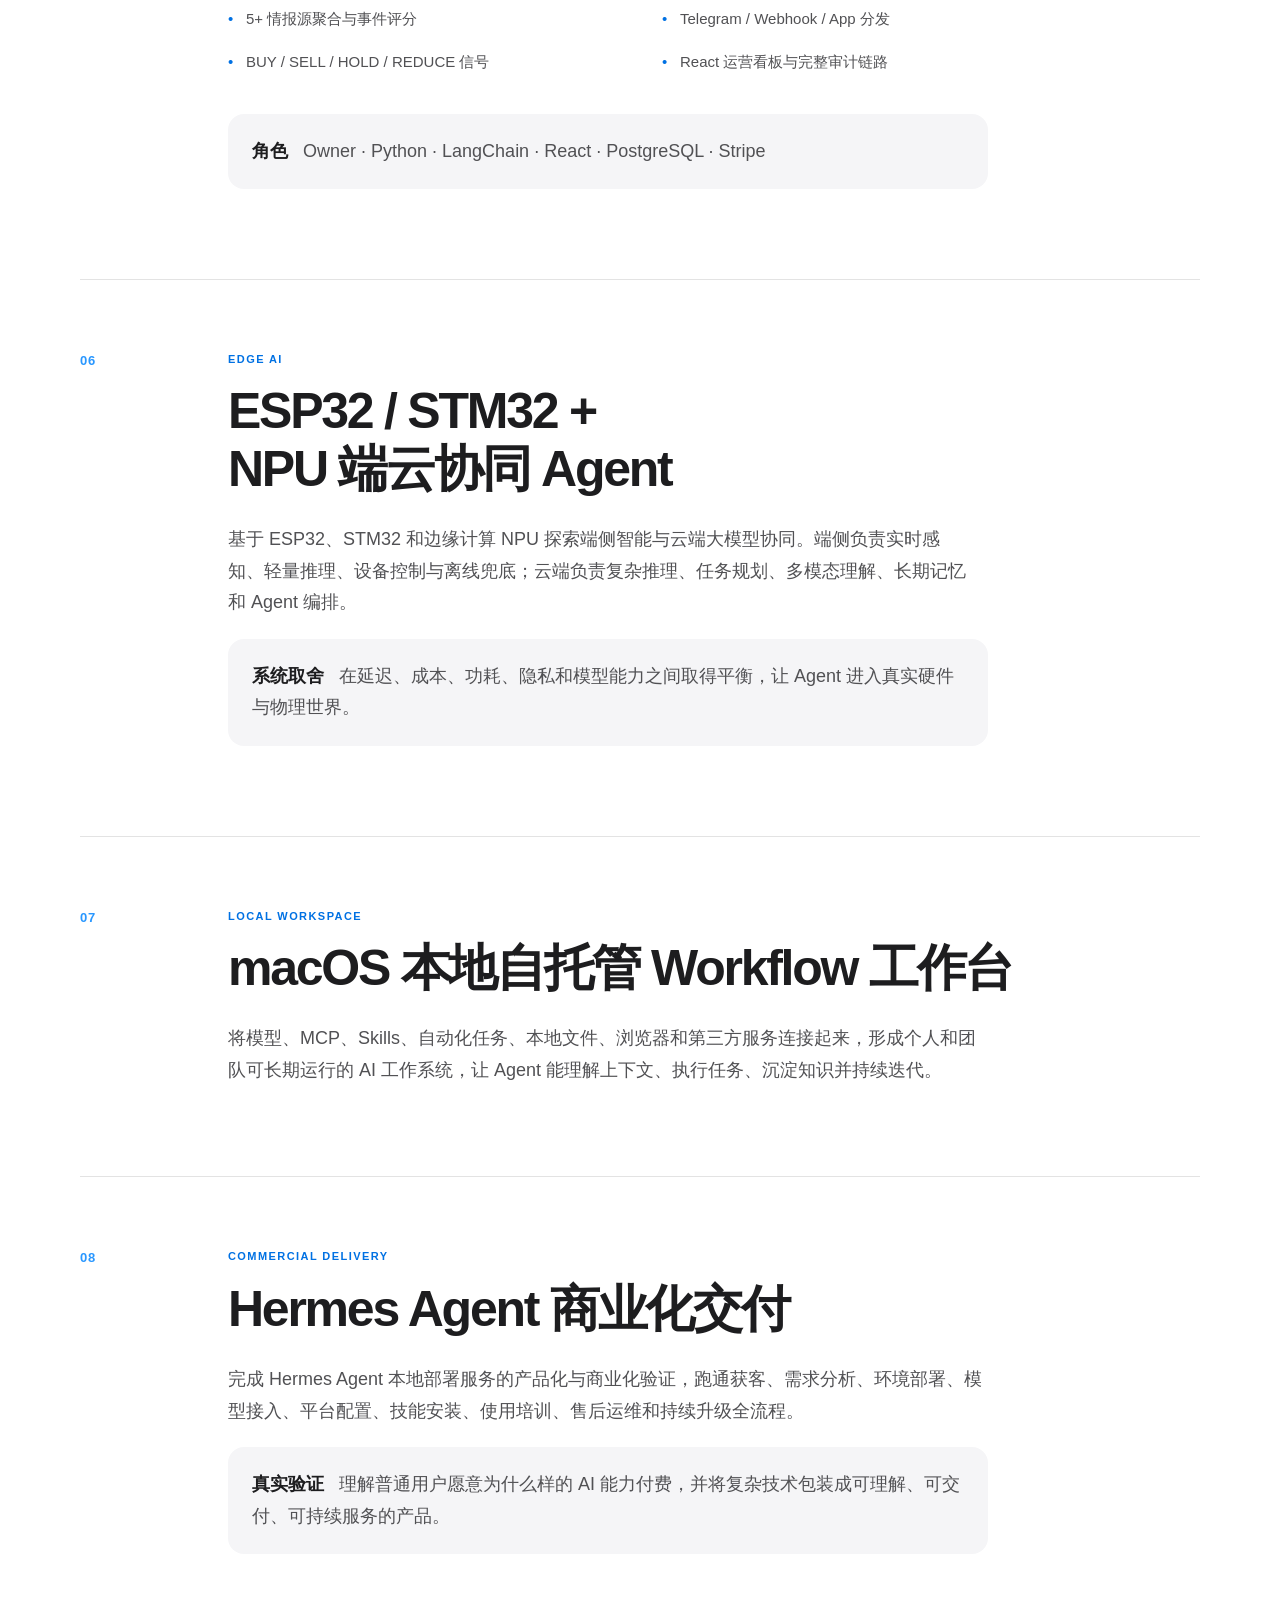
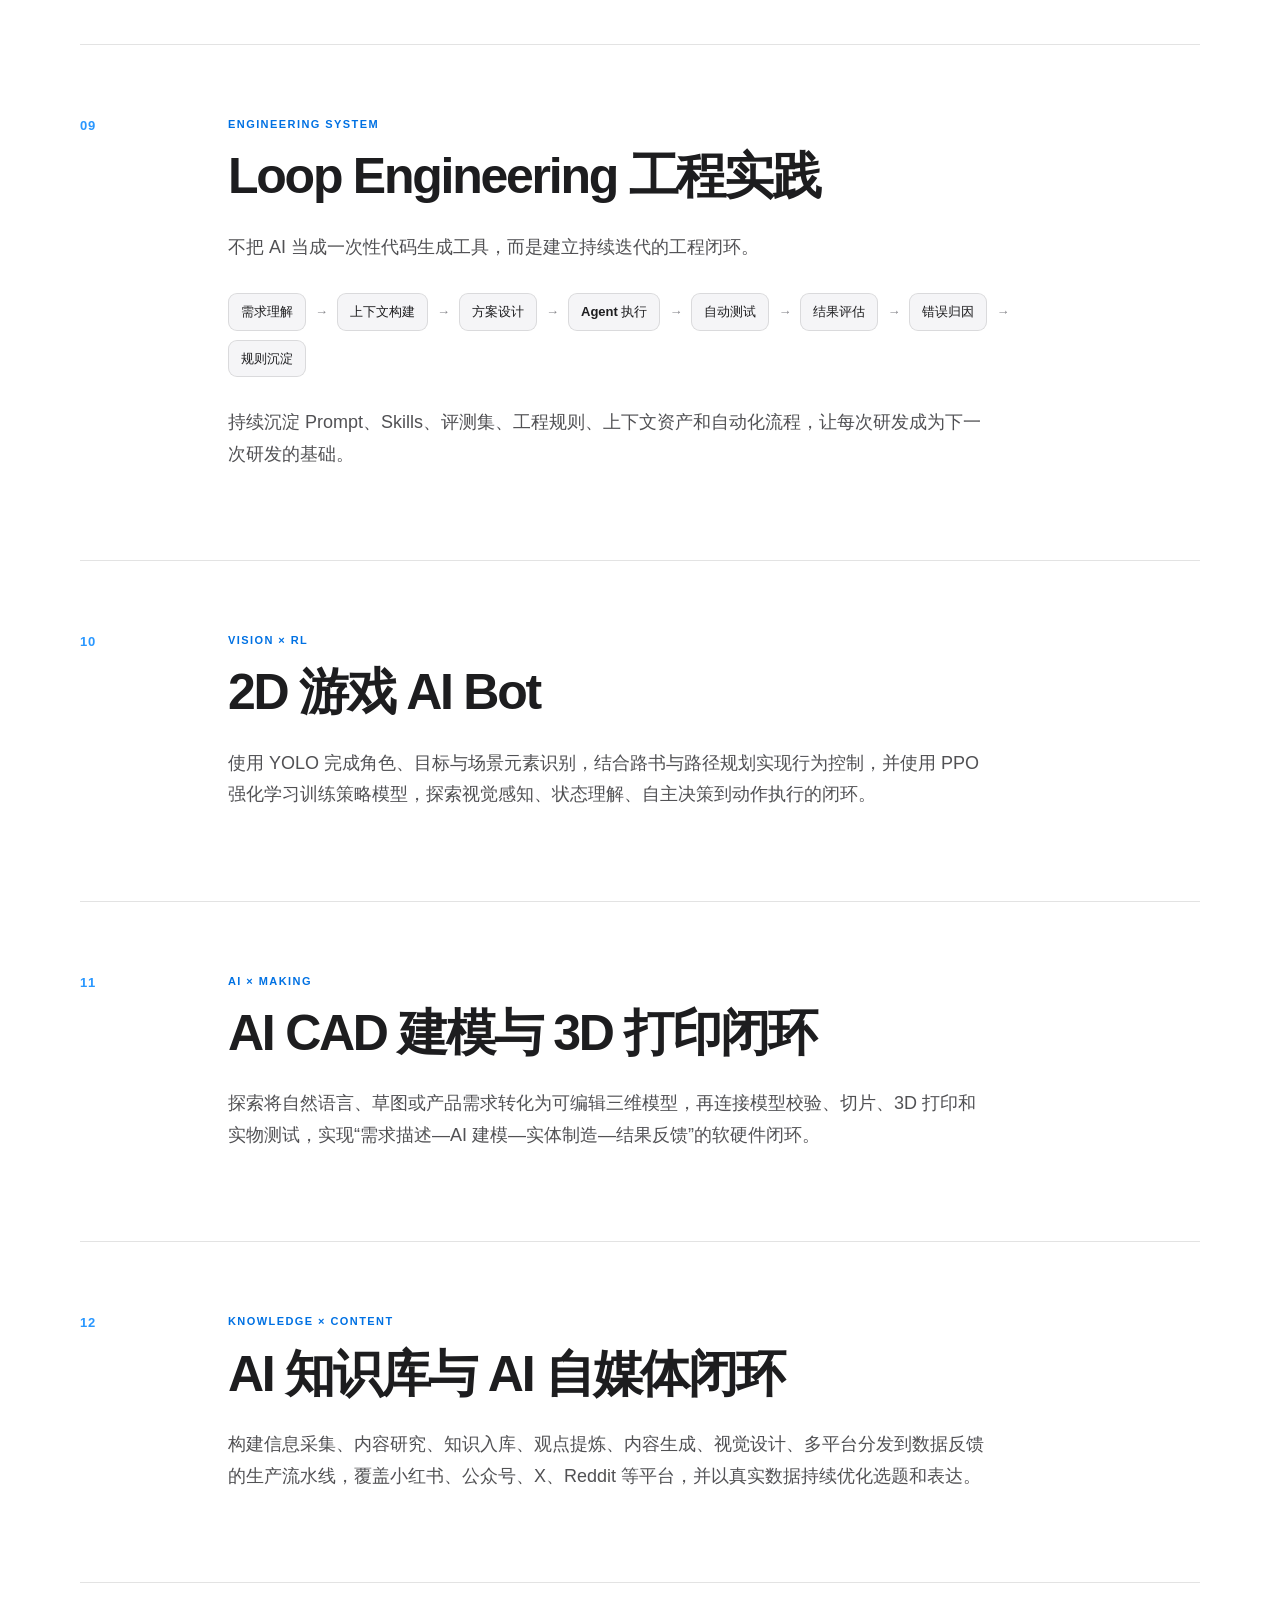
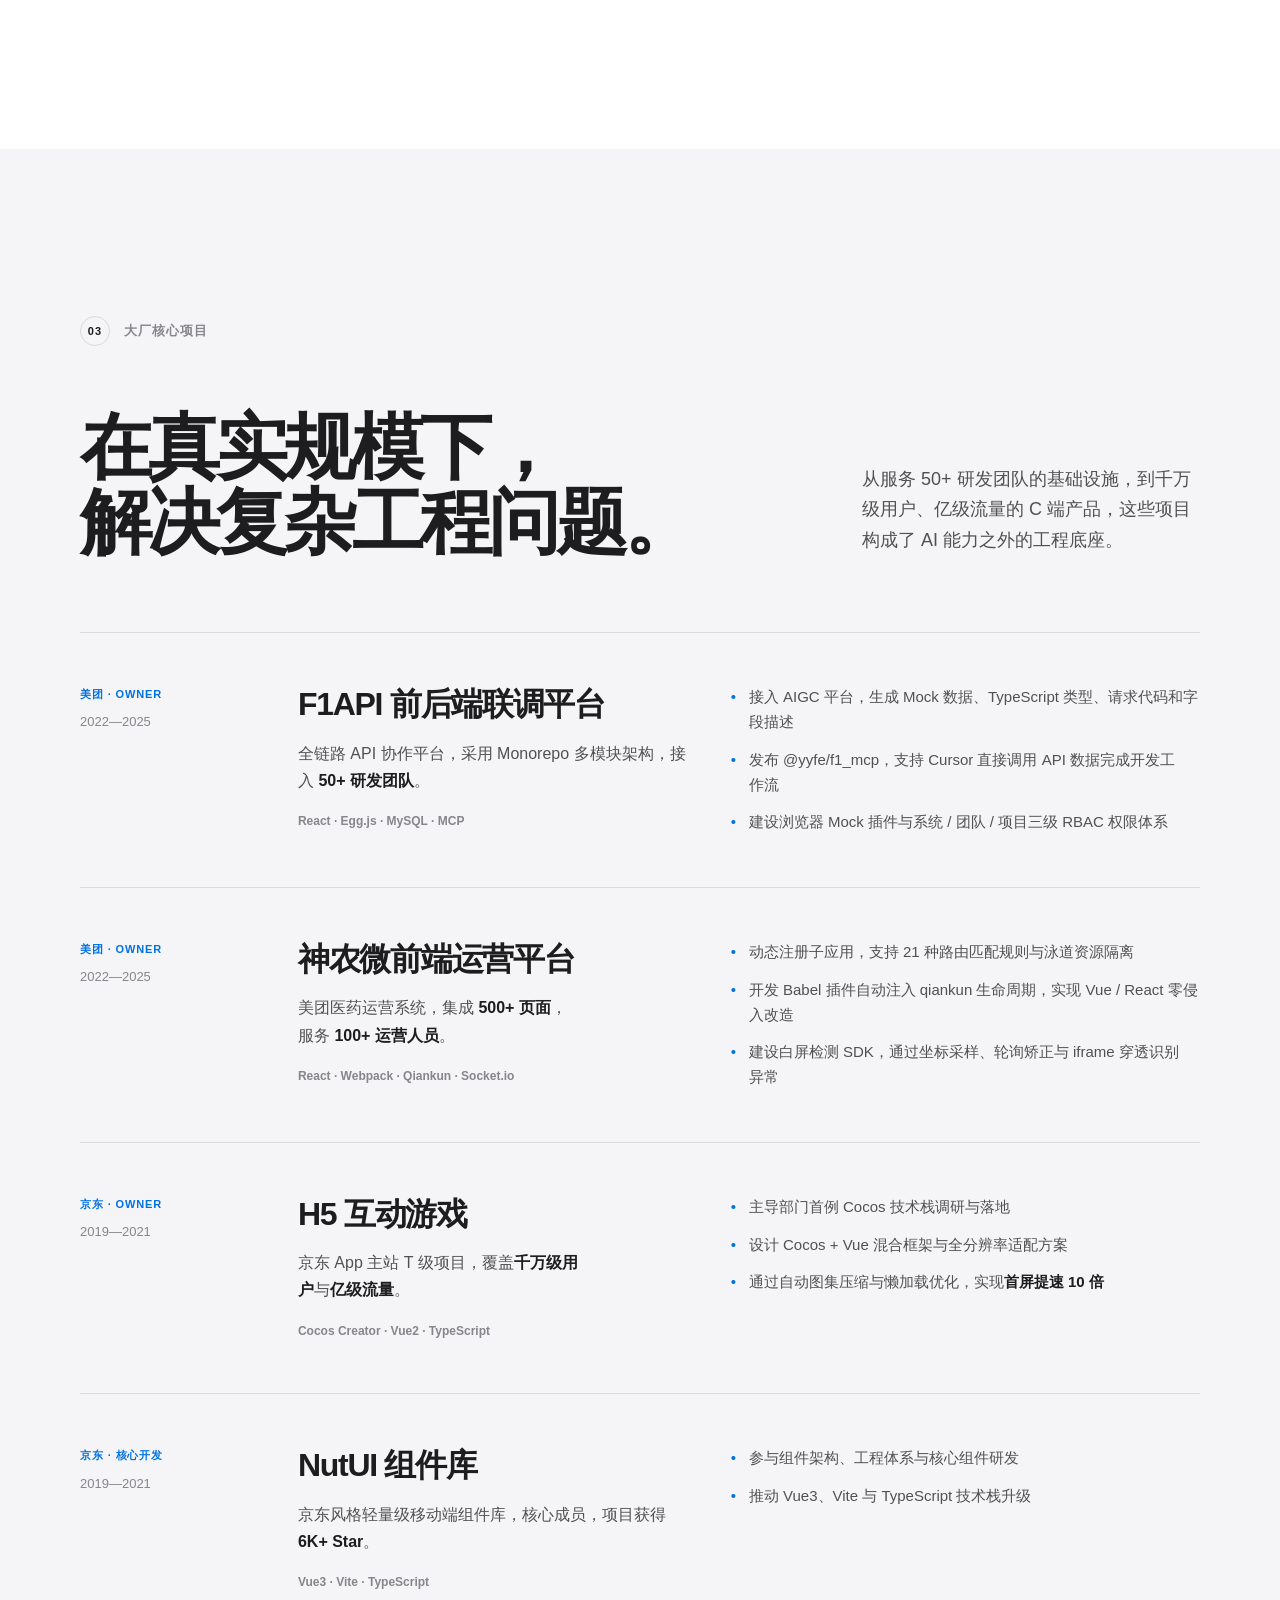
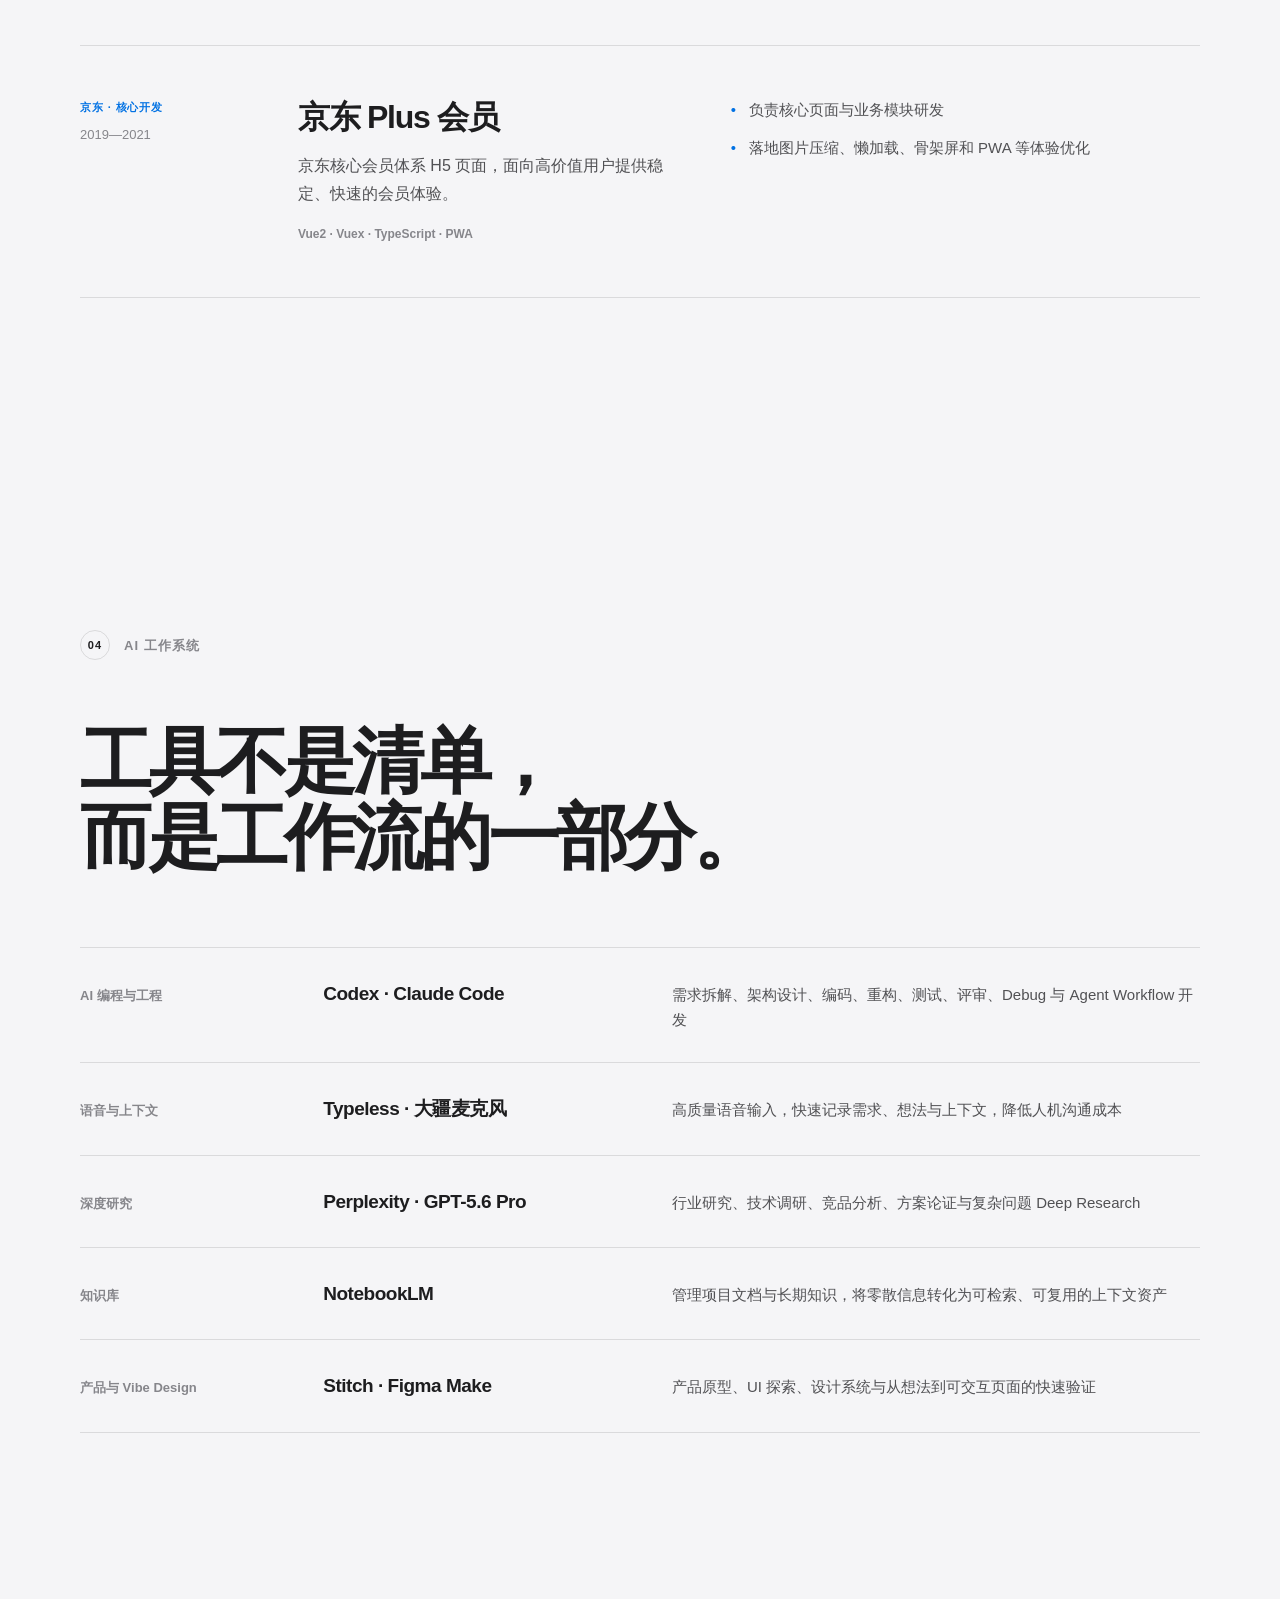
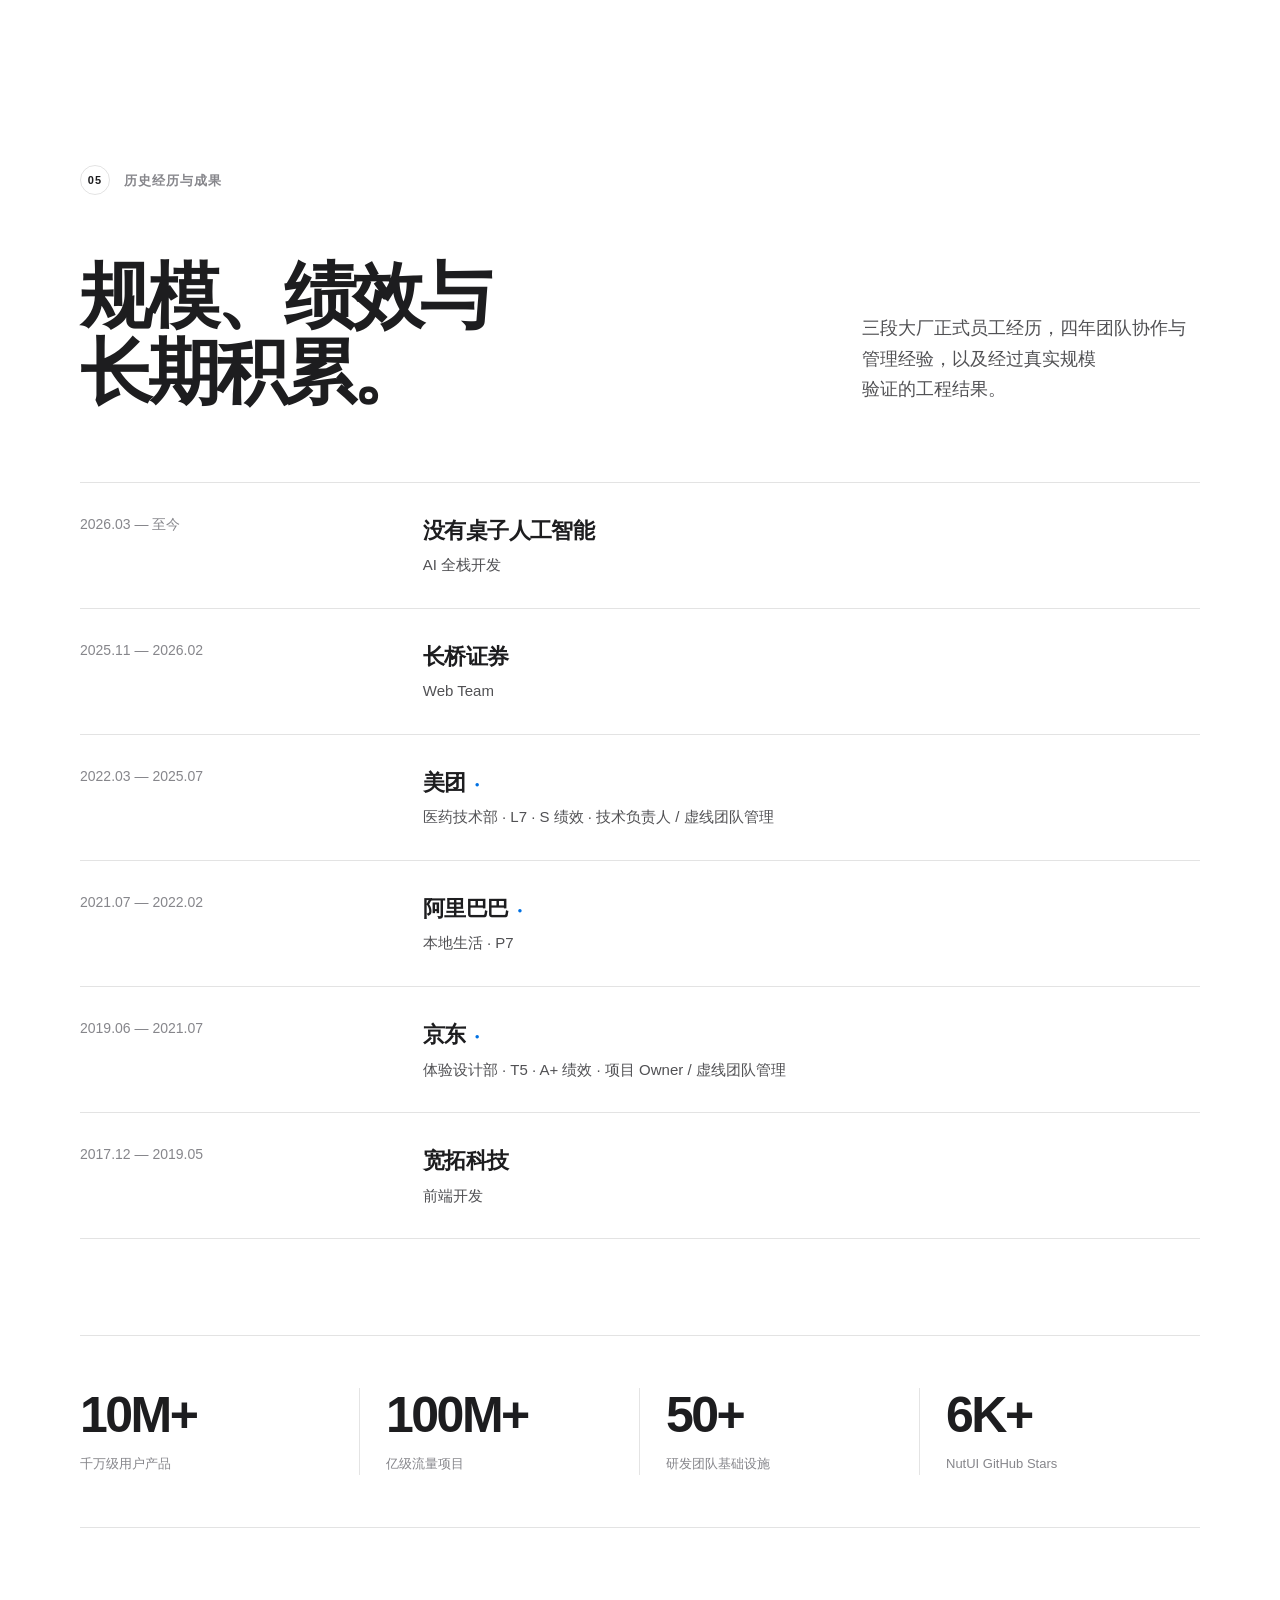
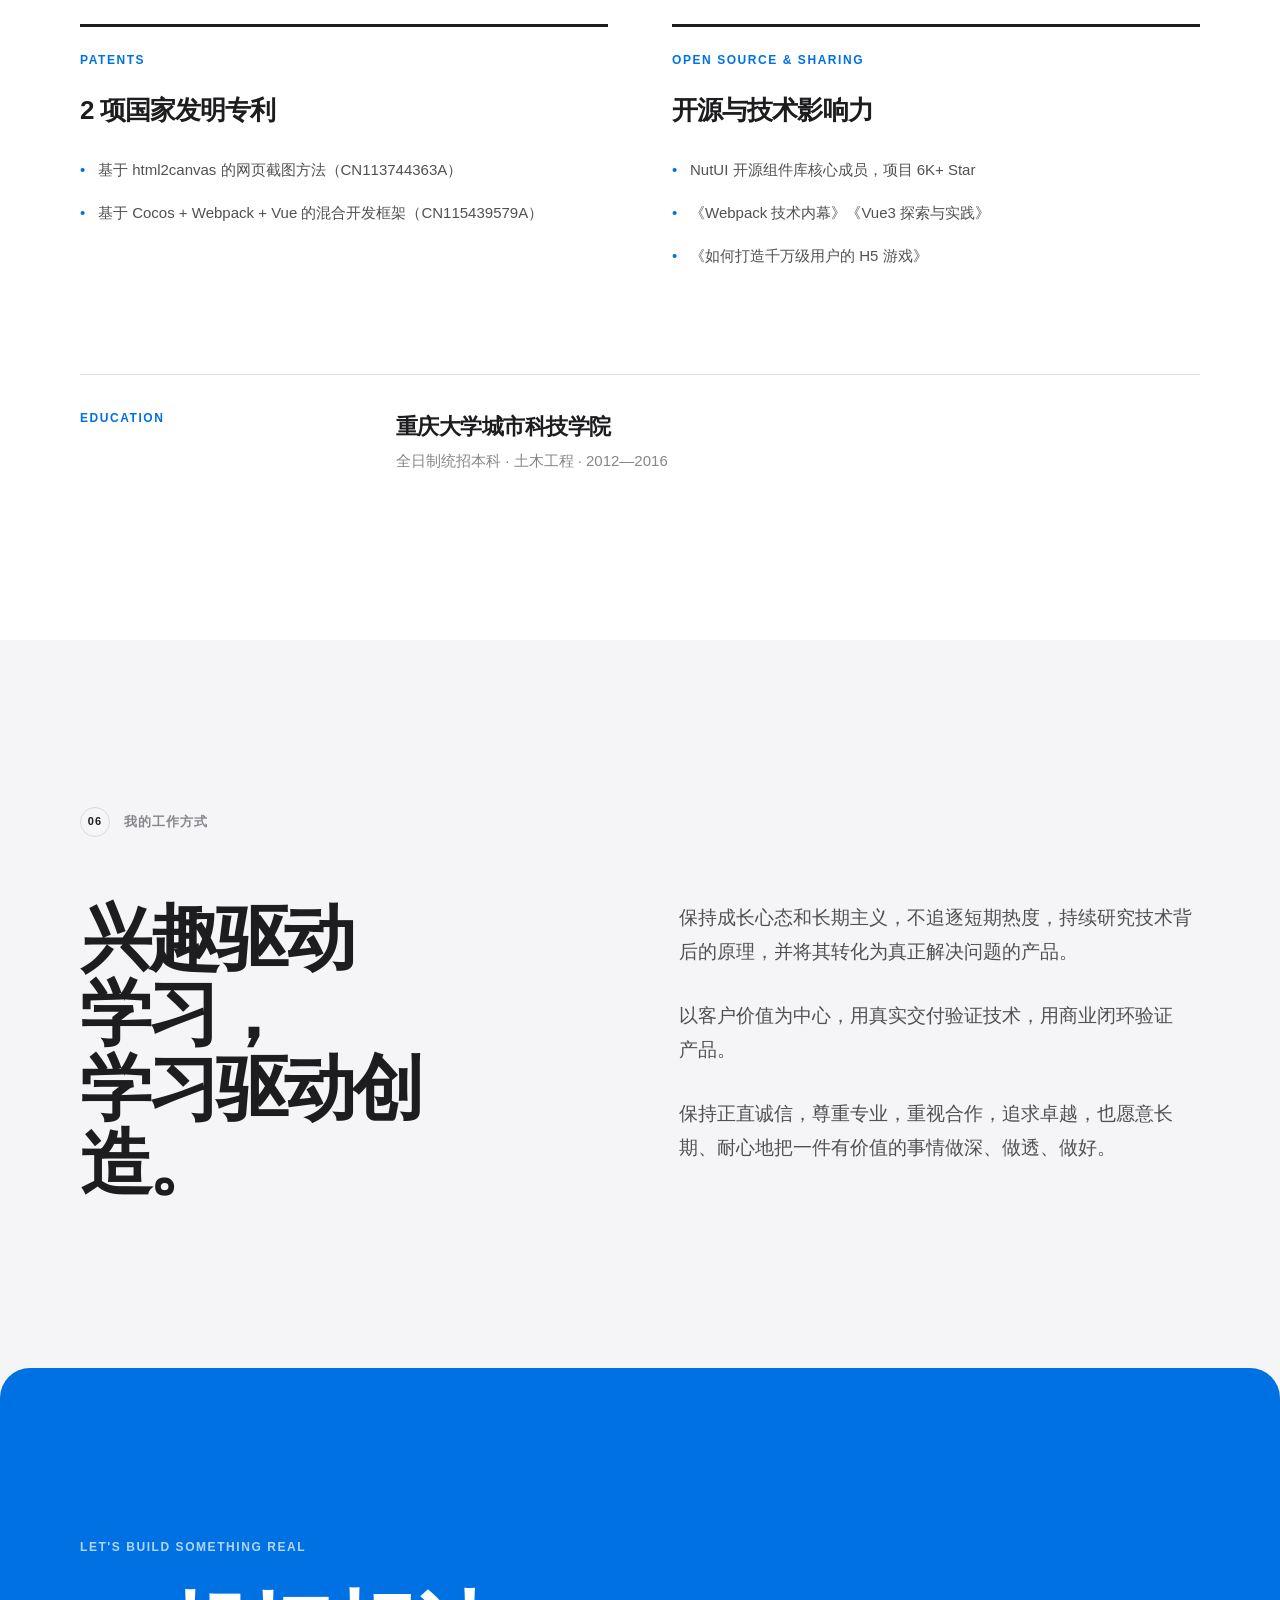
==== commit 9aad9403: "feat: present both project tracks on resume Balance recent AI product work with large-company engine" ====
--- a/index.html
+++ b/index.html
@@ -26,6 +26,7 @@
       <div class="nav-links">
         <a href="#capabilities">核心能力</a>
         <a href="#building">近期实践</a>
+        <a href="#projects">大厂项目</a>
         <a href="#experience">经历</a>
       </div>
       <a class="nav-contact" href="mailto:363239878@qq.com">联系我 <span aria-hidden="true">↗</span></a>
@@ -126,10 +127,10 @@
 
     <section class="section building-section" id="building" aria-labelledby="building-title">
       <div class="shell">
-        <div class="section-label reveal"><span>02</span> 正在做的事</div>
+        <div class="section-label reveal"><span>02</span> 近期 AI 与产品实践</div>
         <div class="section-heading reveal">
           <h2 id="building-title">从模型基础设施，<br>走进真实世界。</h2>
-          <p>十条并行实践共同指向一件事：建立可运行、可评测、可交付、可持续进化的 <span class="nowrap">AI 产品系统。</span></p>
+          <p>这些并行实践共同指向一件事：建立可运行、可评测、可交付、可持续进化的 <span class="nowrap">AI 产品系统。</span></p>
         </div>
 
         <div class="project-list">
@@ -185,6 +186,50 @@
           <article class="project-feature reveal">
             <div class="project-index">04</div>
             <div class="project-copy">
+              <p class="project-tag">GENERATIVE UI</p>
+              <h3>A2UI 生成式 UI 架构</h3>
+              <p>基于 Google A2UI 0.8 协议构建 GEN UI 解决方案，实现“想法 → JSON → 页面”的分钟级迭代。</p>
+              <div class="detail-columns">
+                <ul>
+                  <li>事件驱动 React 渲染器，SSR 安全</li>
+                  <li>55+ shadcn/ui 组件动态注册</li>
+                  <li>useA2UIValue 多模式数据绑定</li>
+                </ul>
+                <ul>
+                  <li>9 个独立 NPM 包与样式隔离</li>
+                  <li>MCP 组件文档查询与生成</li>
+                  <li>LangChain Agent 服务端</li>
+                </ul>
+              </div>
+              <p class="project-goal"><strong>角色</strong> Owner · Next.js 16 · React · TypeScript · Python · LangChain</p>
+            </div>
+          </article>
+
+          <article class="project-feature reveal">
+            <div class="project-index">05</div>
+            <div class="project-copy">
+              <p class="project-tag">AI SAAS</p>
+              <h3>Smart Trader AI 股票分析 SaaS</h3>
+              <p>基于 Longbridge OpenAPI 与多 LLM 构建智能股票分析产品，覆盖五维量化评级、结构化信号流水线和多渠道分发。</p>
+              <div class="detail-columns">
+                <ul>
+                  <li>FetchAgent / AnalyseAgent / Controller 编排</li>
+                  <li>5+ 情报源聚合与事件评分</li>
+                  <li>BUY / SELL / HOLD / REDUCE 信号</li>
+                </ul>
+                <ul>
+                  <li>多租户、Stripe 订阅与 RBAC</li>
+                  <li>Telegram / Webhook / App 分发</li>
+                  <li>React 运营看板与完整审计链路</li>
+                </ul>
+              </div>
+              <p class="project-goal"><strong>角色</strong> Owner · Python · LangChain · React · PostgreSQL · Stripe</p>
+            </div>
+          </article>
+
+          <article class="project-feature reveal">
+            <div class="project-index">06</div>
+            <div class="project-copy">
               <p class="project-tag">EDGE AI</p>
               <h3>ESP32 / STM32 + NPU 端云协同 Agent</h3>
               <p>基于 ESP32、STM32 和边缘计算 NPU 探索端侧智能与云端大模型协同。端侧负责实时感知、轻量推理、设备控制与离线兜底；云端负责复杂推理、任务规划、多模态理解、长期记忆和 <span class="nowrap">Agent 编排。</span></p>
@@ -193,7 +238,7 @@
           </article>
 
           <article class="project-feature reveal">
-            <div class="project-index">05</div>
+            <div class="project-index">07</div>
             <div class="project-copy">
               <p class="project-tag">LOCAL WORKSPACE</p>
               <h3>macOS 本地自托管 Workflow 工作台</h3>
@@ -202,7 +247,7 @@
           </article>
 
           <article class="project-feature reveal">
-            <div class="project-index">06</div>
+            <div class="project-index">08</div>
             <div class="project-copy">
               <p class="project-tag">COMMERCIAL DELIVERY</p>
               <h3>Hermes Agent 商业化交付</h3>
@@ -212,7 +257,7 @@
           </article>
 
           <article class="project-feature reveal">
-            <div class="project-index">07</div>
+            <div class="project-index">09</div>
             <div class="project-copy">
               <p class="project-tag">ENGINEERING SYSTEM</p>
               <h3>Loop Engineering 工程实践</h3>
@@ -225,7 +270,7 @@
           </article>
 
           <article class="project-feature reveal">
-            <div class="project-index">08</div>
+            <div class="project-index">10</div>
             <div class="project-copy">
               <p class="project-tag">VISION × RL</p>
               <h3>2D 游戏 AI Bot</h3>
@@ -234,7 +279,7 @@
           </article>
 
           <article class="project-feature reveal">
-            <div class="project-index">09</div>
+            <div class="project-index">11</div>
             <div class="project-copy">
               <p class="project-tag">AI × MAKING</p>
               <h3>AI CAD 建模与 3D 打印闭环</h3>
@@ -243,7 +288,7 @@
           </article>
 
           <article class="project-feature reveal">
-            <div class="project-index">10</div>
+            <div class="project-index">12</div>
             <div class="project-copy">
               <p class="project-tag">KNOWLEDGE × CONTENT</p>
               <h3>AI 知识库与 AI 自媒体闭环</h3>
@@ -254,8 +299,103 @@
       </div>
     </section>
 
+    <section class="section legacy-section" id="projects" aria-labelledby="projects-title">
+      <div class="shell">
+        <div class="section-label reveal"><span>03</span> 大厂核心项目</div>
+        <div class="section-heading reveal">
+          <h2 id="projects-title">在真实规模下，<br>解决复杂工程问题。</h2>
+          <p>从服务 50+ 研发团队的基础设施，到千万级用户、亿级流量的 C 端产品，这些项目构成了 AI 能力之外的工程底座。</p>
+        </div>
+
+        <div class="legacy-list">
+          <article class="legacy-project reveal">
+            <div class="legacy-meta">
+              <p>美团 · OWNER</p>
+              <span>2022—2025</span>
+            </div>
+            <div class="legacy-summary">
+              <h3>F1API 前后端联调平台</h3>
+              <p>全链路 API 协作平台，采用 Monorepo 多模块架构，接入 <strong>50+ 研发团队</strong>。</p>
+              <div class="legacy-stack">React · Egg.js · MySQL · MCP</div>
+            </div>
+            <ul class="legacy-details">
+              <li>接入 AIGC 平台，生成 Mock 数据、TypeScript 类型、请求代码和字段描述</li>
+              <li>发布 @yyfe/f1_mcp，支持 Cursor 直接调用 API 数据完成开发工作流</li>
+              <li>建设浏览器 Mock 插件与系统 / 团队 / 项目三级 RBAC 权限体系</li>
+            </ul>
+          </article>
+
+          <article class="legacy-project reveal">
+            <div class="legacy-meta">
+              <p>美团 · OWNER</p>
+              <span>2022—2025</span>
+            </div>
+            <div class="legacy-summary">
+              <h3>神农微前端运营平台</h3>
+              <p>美团医药运营系统，集成 <strong>500+ 页面</strong>，<span class="nowrap">服务 <strong>100+ 运营人员</strong>。</span></p>
+              <div class="legacy-stack">React · Webpack · Qiankun · Socket.io</div>
+            </div>
+            <ul class="legacy-details">
+              <li>动态注册子应用，支持 21 种路由匹配规则与泳道资源隔离</li>
+              <li>开发 Babel 插件自动注入 qiankun 生命周期，实现 Vue / React 零侵入改造</li>
+              <li>建设白屏检测 SDK，通过坐标采样、轮询矫正与 iframe 穿透识别异常</li>
+            </ul>
+          </article>
+
+          <article class="legacy-project reveal">
+            <div class="legacy-meta">
+              <p>京东 · OWNER</p>
+              <span>2019—2021</span>
+            </div>
+            <div class="legacy-summary">
+              <h3>H5 互动游戏</h3>
+              <p>京东 App 主站 T 级项目，覆盖<strong>千万级用户</strong><span class="nowrap">与<strong>亿级流量</strong>。</span></p>
+              <div class="legacy-stack">Cocos Creator · Vue2 · TypeScript</div>
+            </div>
+            <ul class="legacy-details">
+              <li>主导部门首例 Cocos 技术栈调研与落地</li>
+              <li>设计 Cocos + Vue 混合框架与全分辨率适配方案</li>
+              <li>通过自动图集压缩与懒加载优化，实现<strong>首屏提速 10 倍</strong></li>
+            </ul>
+          </article>
+
+          <article class="legacy-project reveal">
+            <div class="legacy-meta">
+              <p>京东 · 核心开发</p>
+              <span>2019—2021</span>
+            </div>
+            <div class="legacy-summary">
+              <h3>NutUI 组件库</h3>
+              <p>京东风格轻量级移动端组件库，核心成员，项目获得 <strong>6K+ Star</strong>。</p>
+              <div class="legacy-stack">Vue3 · Vite · TypeScript</div>
+            </div>
+            <ul class="legacy-details">
+              <li>参与组件架构、工程体系与核心组件研发</li>
+              <li>推动 Vue3、Vite 与 TypeScript 技术栈升级</li>
+            </ul>
+          </article>
+
+          <article class="legacy-project reveal">
+            <div class="legacy-meta">
+              <p>京东 · 核心开发</p>
+              <span>2019—2021</span>
+            </div>
+            <div class="legacy-summary">
+              <h3>京东 Plus 会员</h3>
+              <p>京东核心会员体系 H5 页面，面向高价值用户提供稳定、快速的会员体验。</p>
+              <div class="legacy-stack">Vue2 · Vuex · TypeScript · PWA</div>
+            </div>
+            <ul class="legacy-details">
+              <li>负责核心页面与业务模块研发</li>
+              <li>落地图片压缩、懒加载、骨架屏和 PWA 等体验优化</li>
+            </ul>
+          </article>
+        </div>
+      </div>
+    </section>
+
     <section class="section tools-section shell" aria-labelledby="tools-title">
-      <div class="section-label reveal"><span>03</span> AI 工作系统</div>
+      <div class="section-label reveal"><span>04</span> AI 工作系统</div>
       <div class="section-heading compact-heading reveal">
         <h2 id="tools-title">工具不是清单，<br>而是工作流的一部分。</h2>
       </div>
@@ -290,7 +430,7 @@
 
     <section class="section experience-section" id="experience" aria-labelledby="experience-title">
       <div class="shell">
-        <div class="section-label reveal"><span>04</span> 历史经历与成果</div>
+        <div class="section-label reveal"><span>05</span> 历史经历与成果</div>
         <div class="section-heading reveal">
           <h2 id="experience-title">规模、绩效与长期积累。</h2>
           <p>三段大厂正式员工经历，四年团队协作与管理经验，以及经过真实规模<span class="nowrap">验证的工程结果。</span></p>
@@ -358,7 +498,7 @@
     </section>
 
     <section class="section principles-section shell" aria-labelledby="principles-title">
-      <div class="section-label reveal"><span>05</span> 我的工作方式</div>
+      <div class="section-label reveal"><span>06</span> 我的工作方式</div>
       <div class="principles-grid">
         <h2 id="principles-title" class="reveal">兴趣驱动学习，<br>学习驱动创造。</h2>
         <div class="principles reveal">
@@ -372,7 +512,7 @@
     <section class="contact-section" aria-labelledby="contact-title">
       <div class="shell reveal">
         <p class="eyebrow">LET'S BUILD SOMETHING REAL</p>
-        <h2 id="contact-title">一起把想法，<br>变成真正运行的产品。</h2>
+        <h2 id="contact-title">一起把想法，<br>变成可交付产品。</h2>
         <div class="contact-actions">
           <a class="button button-white" href="mailto:363239878@qq.com">363239878@qq.com <span aria-hidden="true">↗</span></a>
           <a class="contact-phone" href="tel:13261014429">132 6101 4429</a>
--- a/styles.css
+++ b/styles.css
@@ -502,6 +502,10 @@
   background: var(--white);
 }
 
+.legacy-section {
+  background: var(--paper);
+}
+
 .project-list {
   border-top: 1px solid var(--line);
 }
@@ -632,6 +636,99 @@
   font-style: normal;
 }
 
+.legacy-list {
+  border-top: 1px solid var(--line);
+}
+
+.legacy-project {
+  display: grid;
+  grid-template-columns: 0.45fr 1fr 1.2fr;
+  gap: 42px;
+  align-items: start;
+  padding: 52px 0;
+  border-bottom: 1px solid var(--line);
+}
+
+.legacy-meta p,
+.legacy-meta span,
+.legacy-summary h3,
+.legacy-summary p {
+  margin: 0;
+}
+
+.legacy-meta p {
+  color: var(--blue);
+  font-size: 11px;
+  font-weight: 700;
+  letter-spacing: 0.08em;
+}
+
+.legacy-meta span {
+  display: block;
+  margin-top: 8px;
+  color: var(--muted);
+  font-size: 13px;
+  font-variant-numeric: tabular-nums;
+}
+
+.legacy-summary h3 {
+  font-size: clamp(24px, 2.5vw, 34px);
+  font-weight: 650;
+  letter-spacing: -0.04em;
+  line-height: 1.2;
+  transition: color 180ms ease;
+}
+
+.legacy-project:hover .legacy-summary h3 {
+  color: var(--blue);
+}
+
+.legacy-summary > p {
+  margin-top: 16px;
+  color: var(--ink-soft);
+  font-size: 16px;
+  line-height: 1.7;
+}
+
+.legacy-summary strong,
+.legacy-details strong {
+  color: var(--ink);
+  font-weight: 650;
+}
+
+.legacy-stack {
+  margin-top: 18px;
+  color: var(--muted);
+  font-size: 12px;
+  font-weight: 550;
+}
+
+.legacy-details {
+  margin: 0;
+  padding: 0;
+  list-style: none;
+}
+
+.legacy-details li {
+  position: relative;
+  padding: 0 0 13px 18px;
+  color: var(--ink-soft);
+  font-size: 15px;
+  line-height: 1.65;
+}
+
+.legacy-details li:last-child {
+  padding-bottom: 0;
+}
+
+.legacy-details li::before {
+  position: absolute;
+  top: 0;
+  left: 0;
+  color: var(--blue);
+  content: "•";
+}
+
 .compact-heading {
   display: block;
   max-width: 760px;
@@ -923,6 +1020,15 @@
     gap: 36px;
   }
 
+  .legacy-project {
+    grid-template-columns: 0.42fr 1.58fr;
+    gap: 28px 36px;
+  }
+
+  .legacy-details {
+    grid-column: 2;
+  }
+
   .tool-row {
     grid-template-columns: 0.6fr 1fr;
   }
@@ -1017,7 +1123,7 @@
   .section-heading h2,
   .intro-grid h2,
   .principles-grid h2 {
-    font-size: clamp(40px, 12vw, 58px);
+    font-size: 40px;
   }
 
   .section-label {
@@ -1086,6 +1192,35 @@
 
   .loop-flow i {
     display: none;
+  }
+
+  .legacy-project {
+    grid-template-columns: 1fr;
+    gap: 17px;
+    padding: 42px 0;
+  }
+
+  .legacy-meta {
+    display: flex;
+    align-items: baseline;
+    justify-content: space-between;
+    gap: 20px;
+  }
+
+  .legacy-meta span {
+    margin-top: 0;
+  }
+
+  .legacy-summary h3 {
+    font-size: 27px;
+  }
+
+  .legacy-summary > p {
+    font-size: 15px;
+  }
+
+  .legacy-details {
+    grid-column: 1;
   }
 
   .tool-row,
@@ -1140,7 +1275,7 @@
   }
 
   .contact-section h2 {
-    font-size: clamp(44px, 13vw, 68px);
+    font-size: 42px;
   }
 
   .site-footer .shell {
@@ -1150,6 +1285,13 @@
 }
 
 @media (max-width: 390px) {
+  .section-heading h2,
+  .intro-grid h2,
+  .principles-grid h2,
+  .contact-section h2 {
+    font-size: 36px;
+  }
+
   .hero-actions .button {
     width: 100%;
   }
@@ -1255,6 +1397,7 @@
 
   .project-feature,
   .career-item,
+  .legacy-project,
   .achievement,
   .education {
     break-inside: avoid;
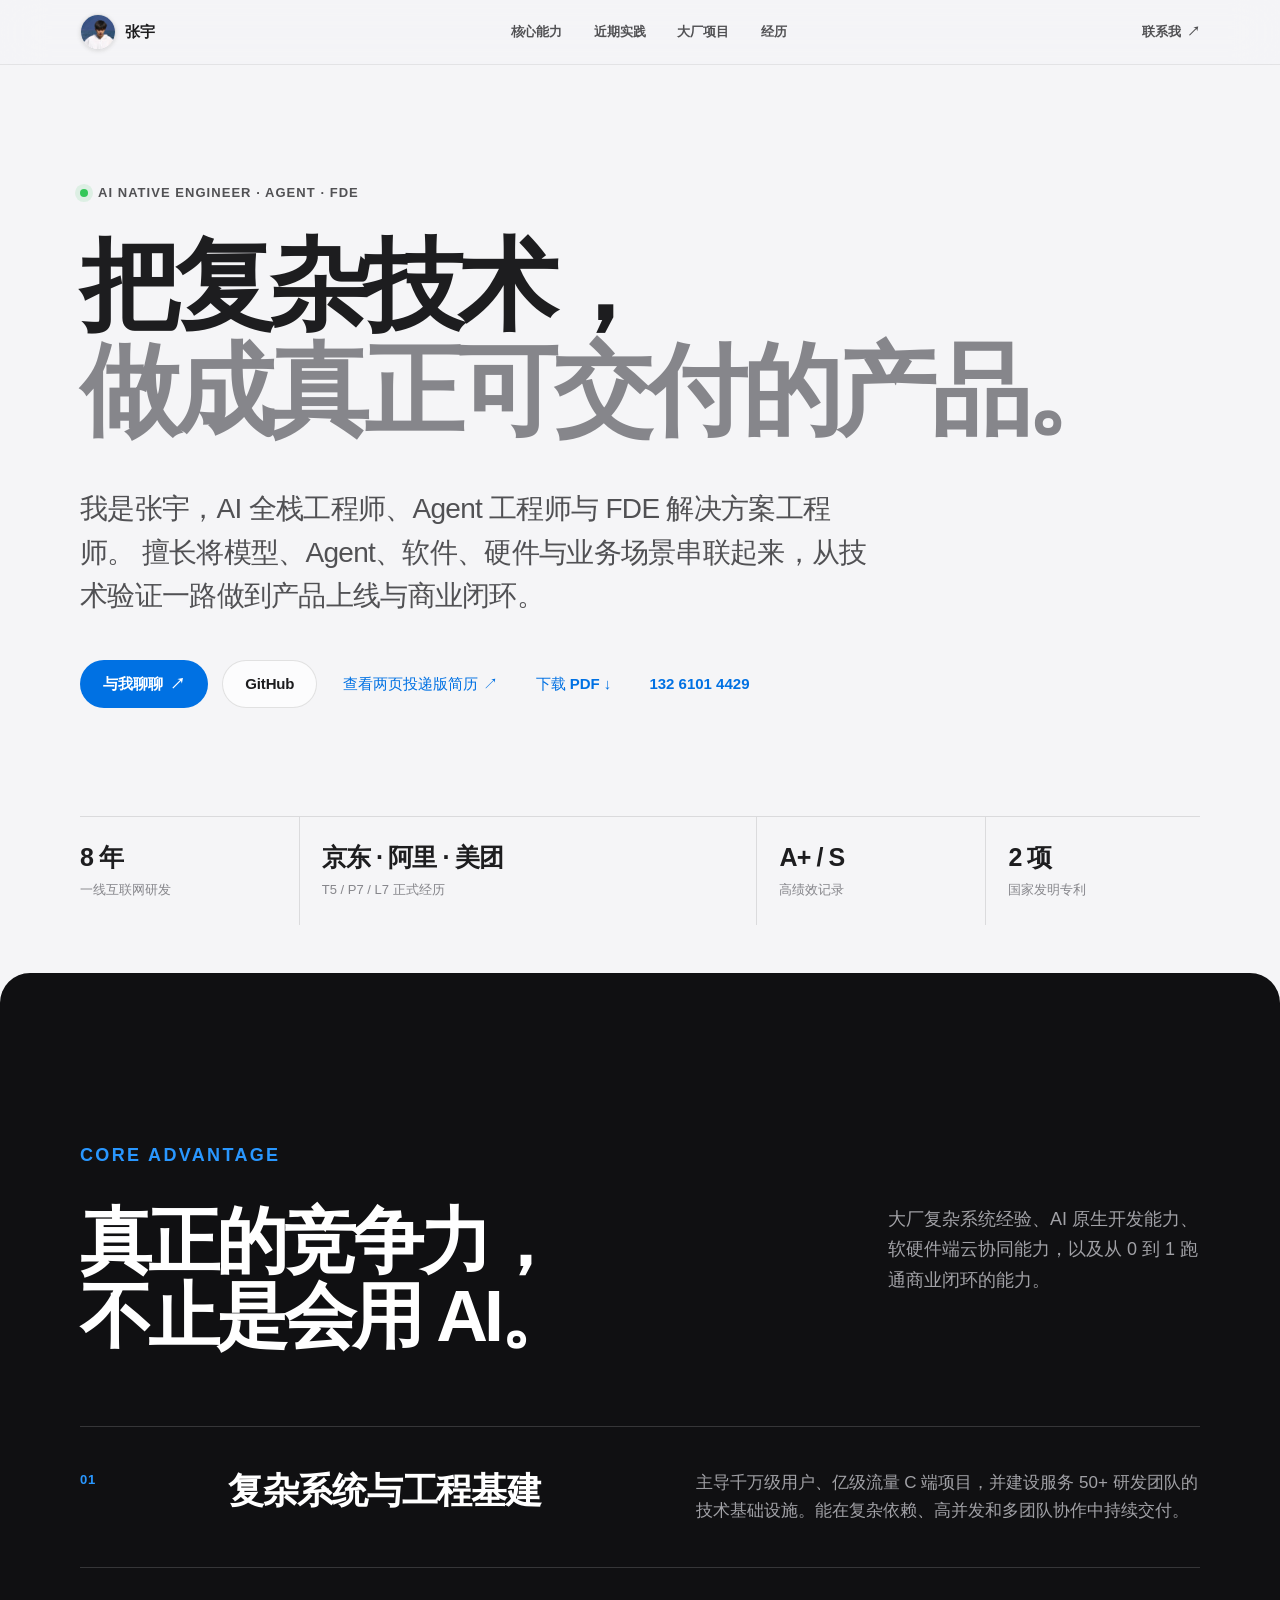
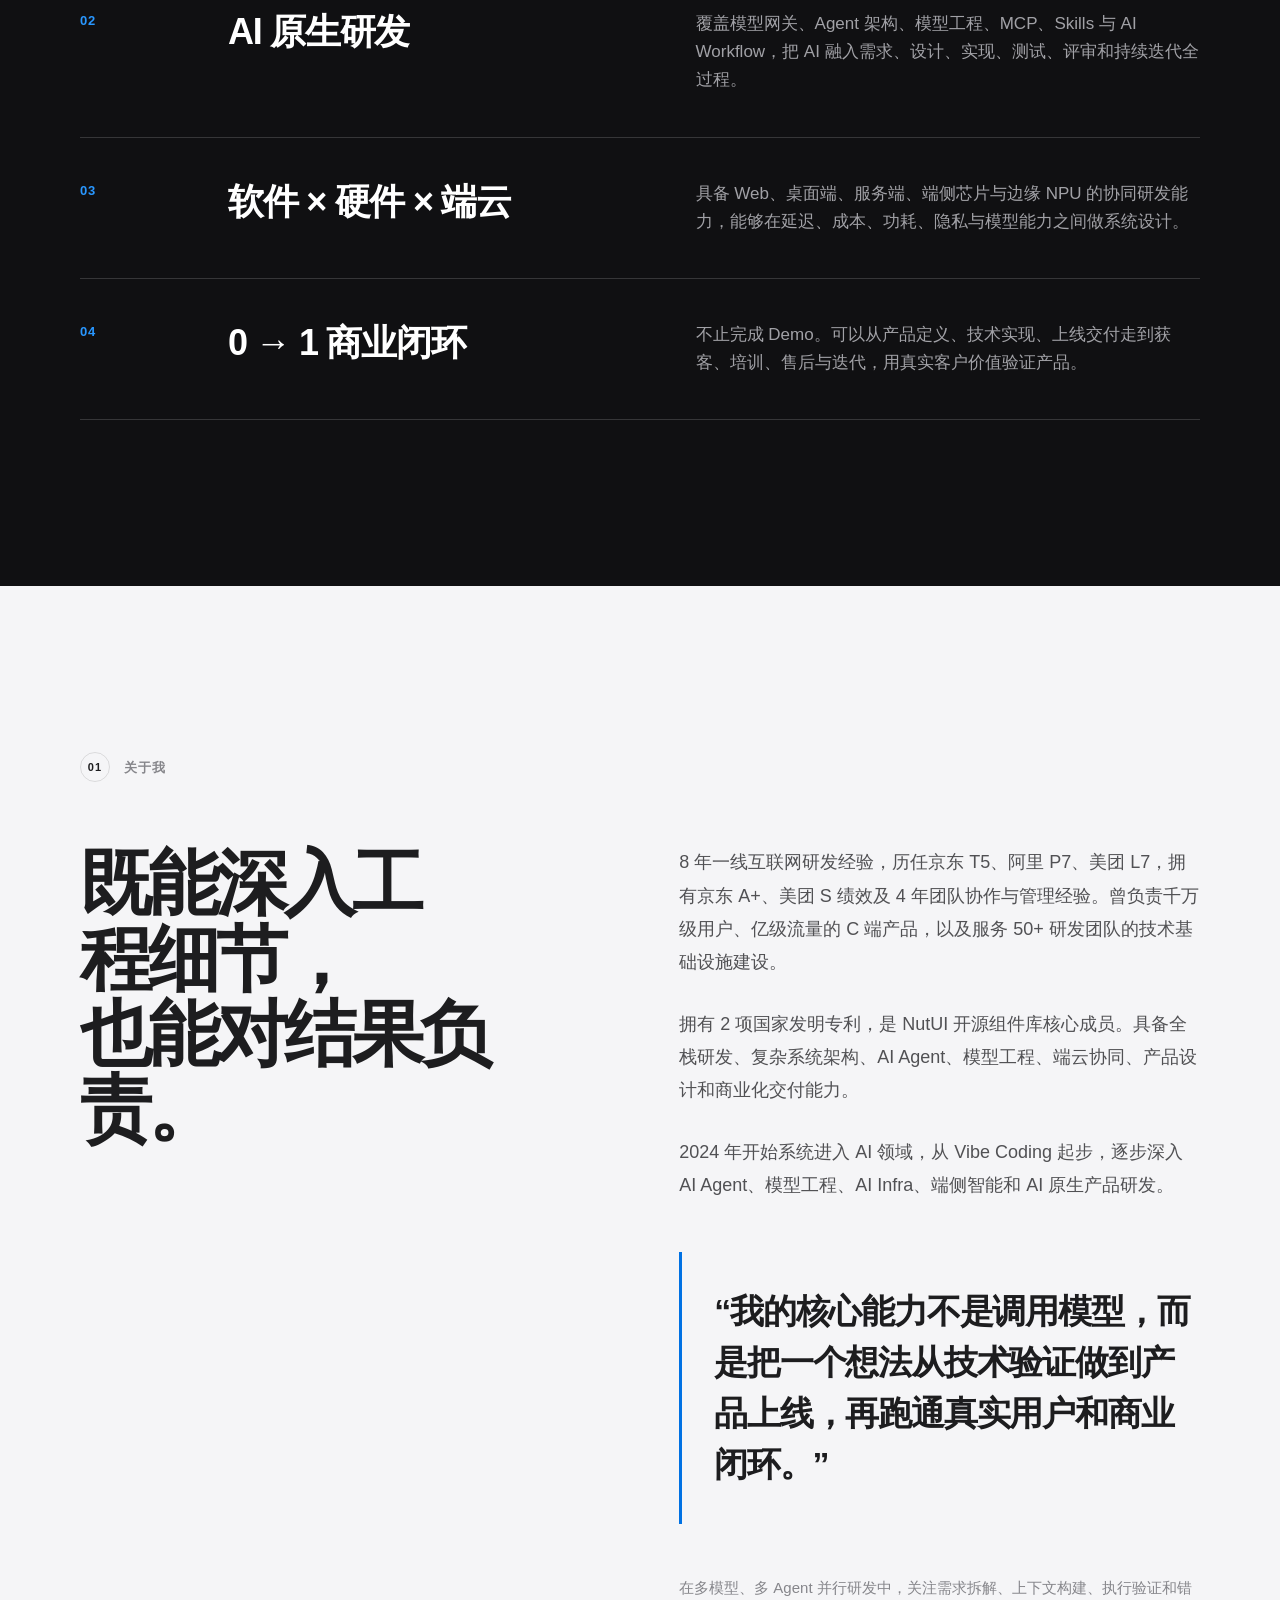
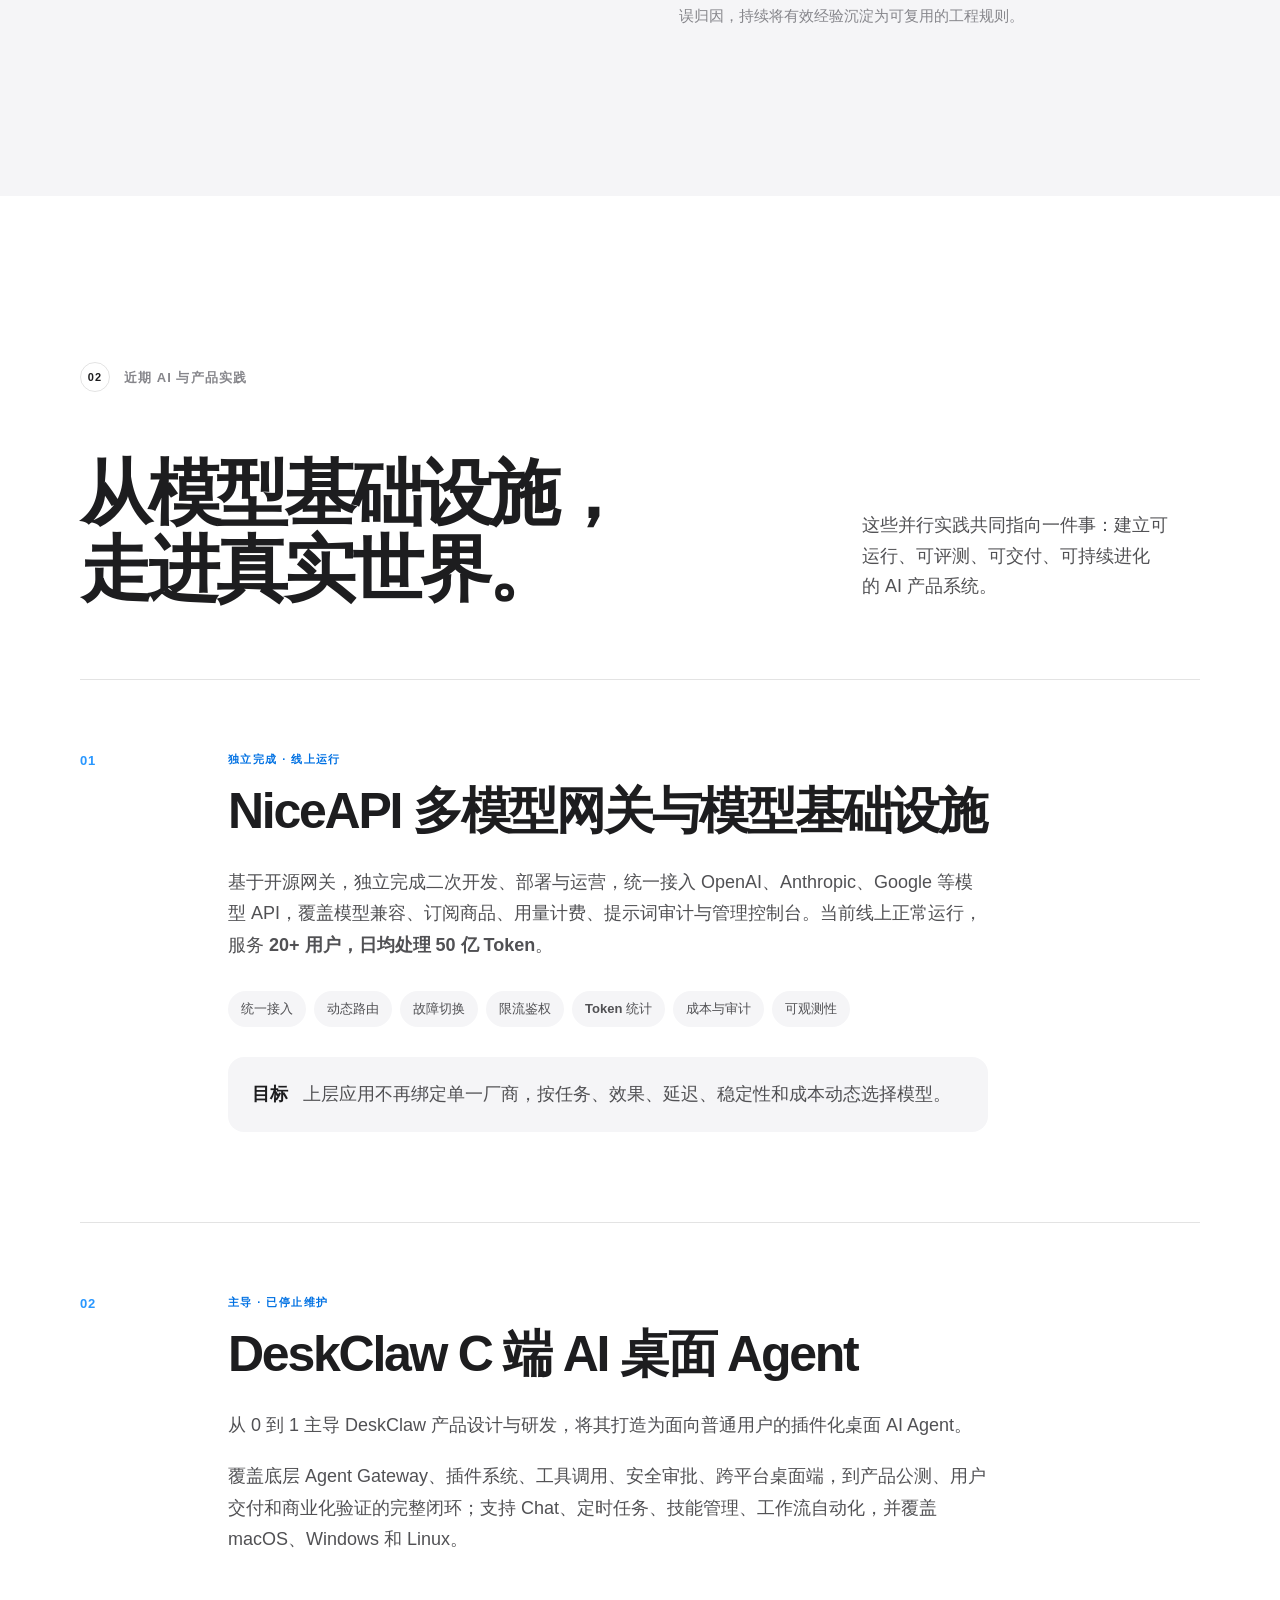
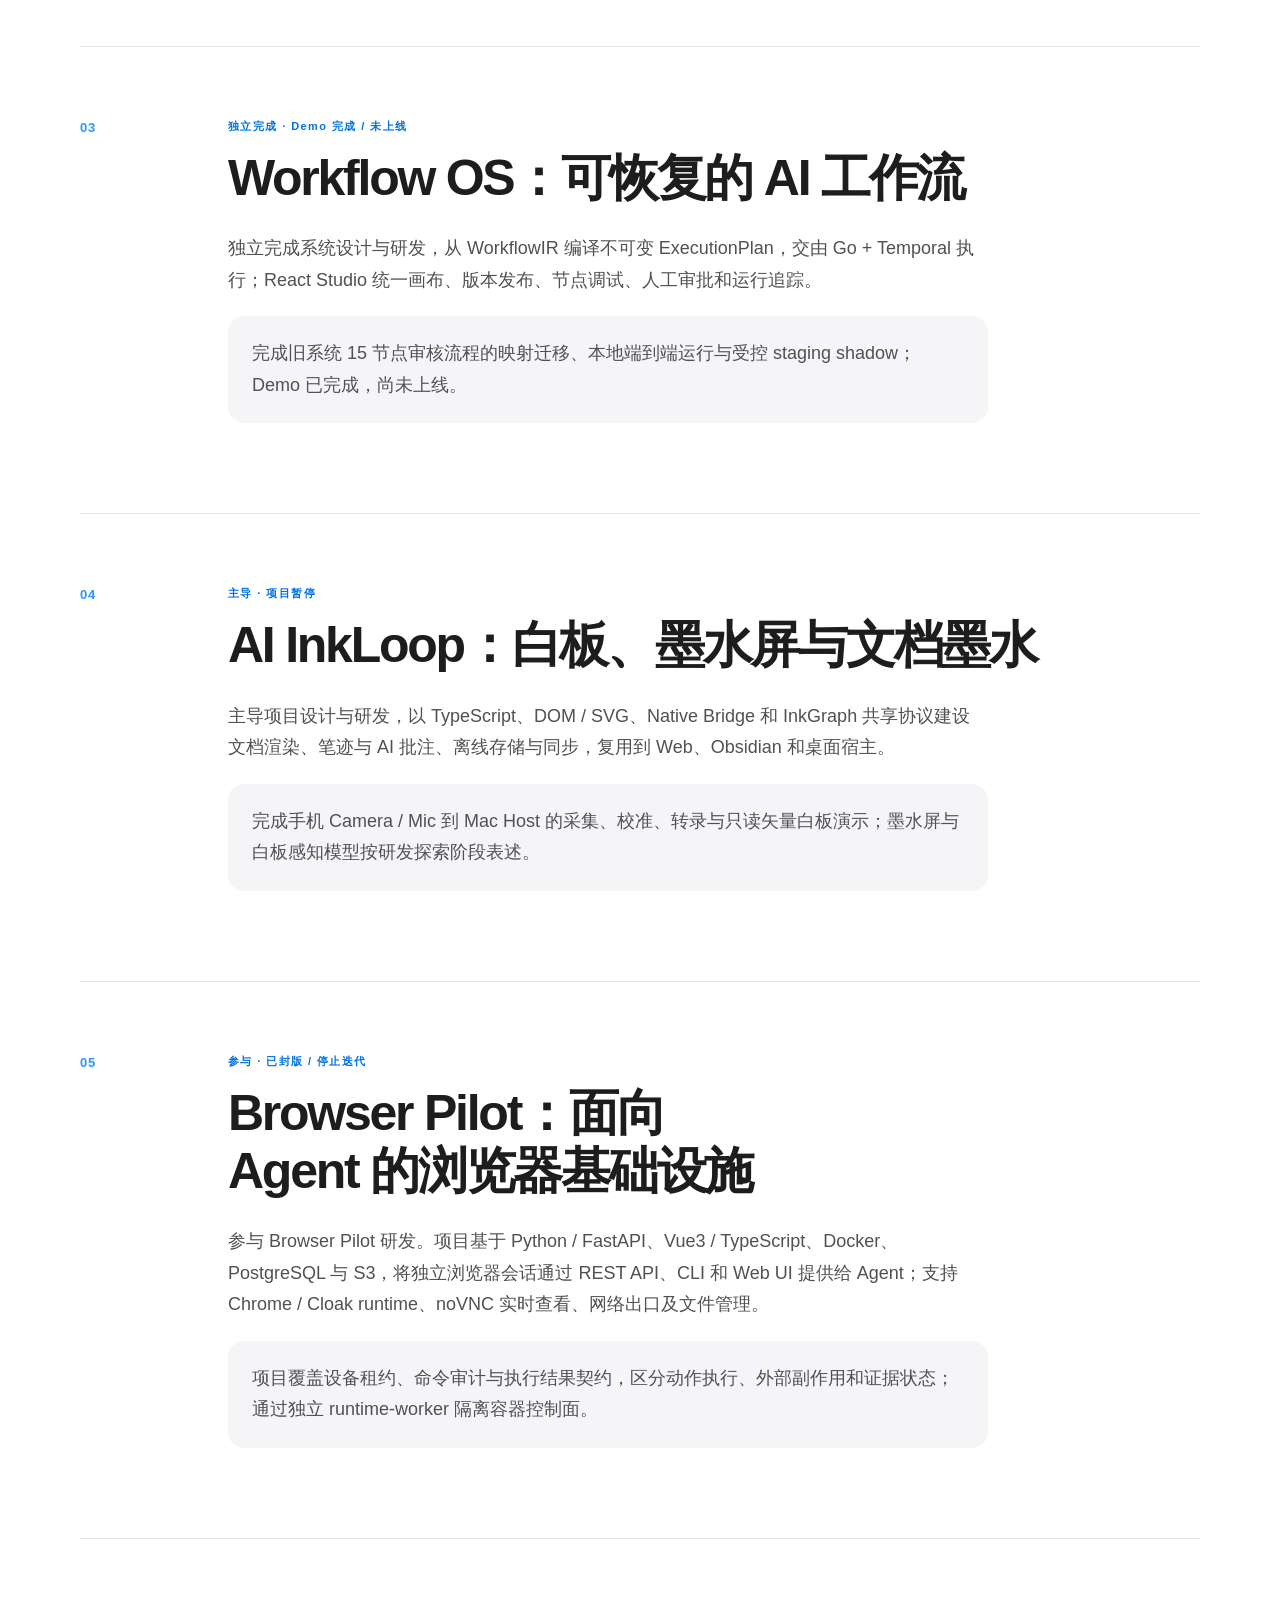
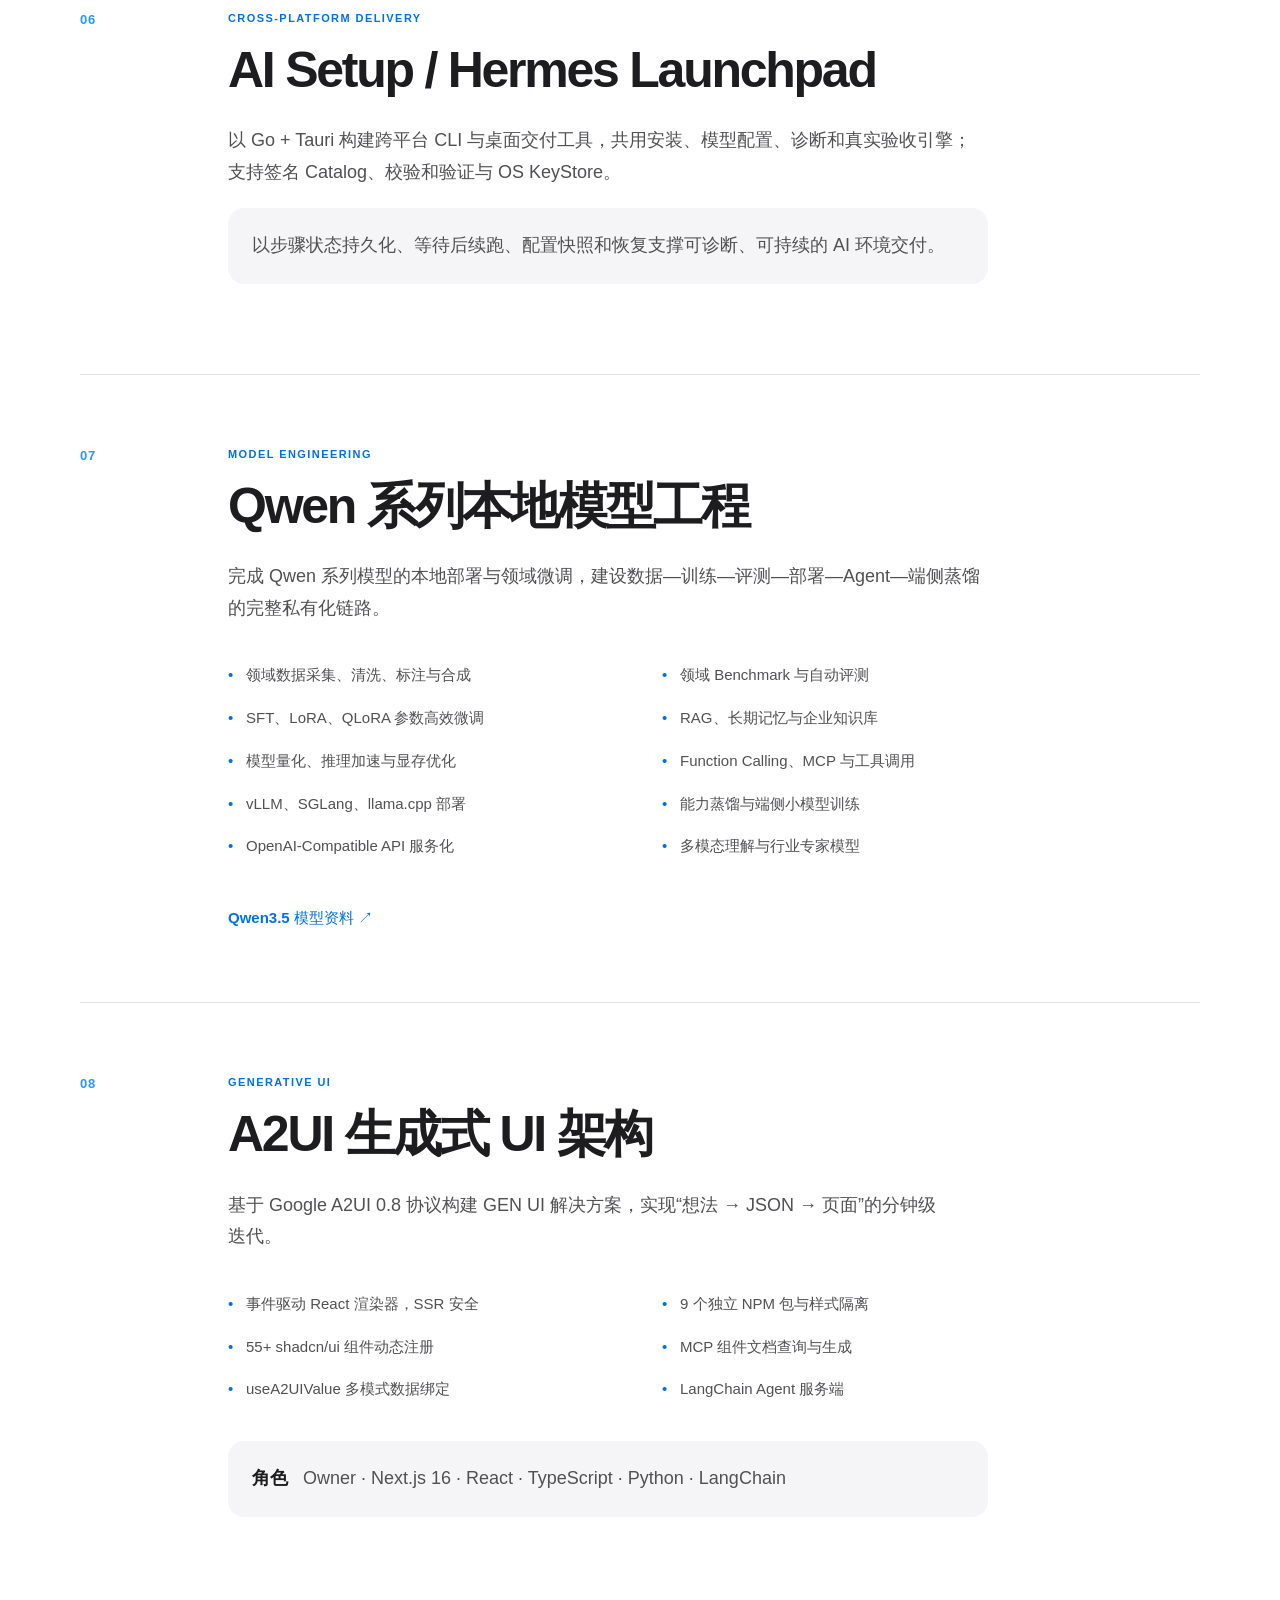
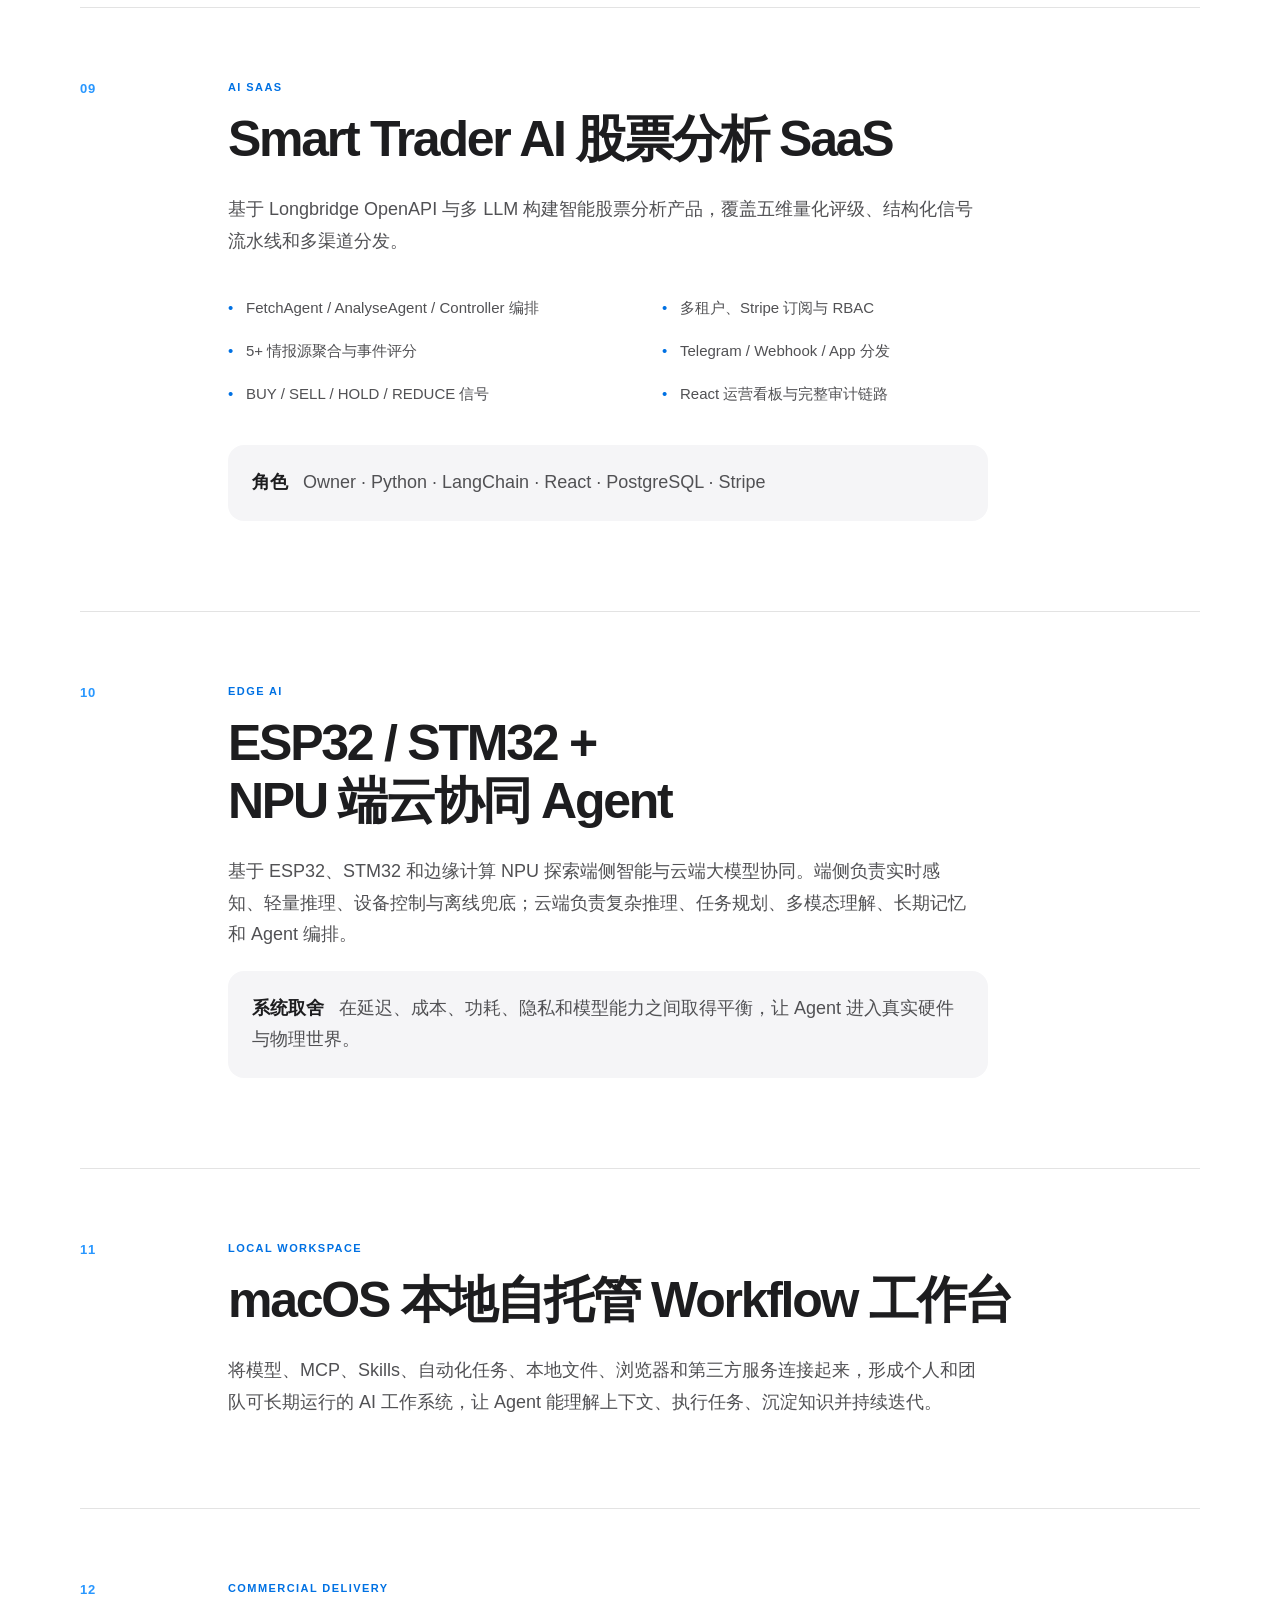
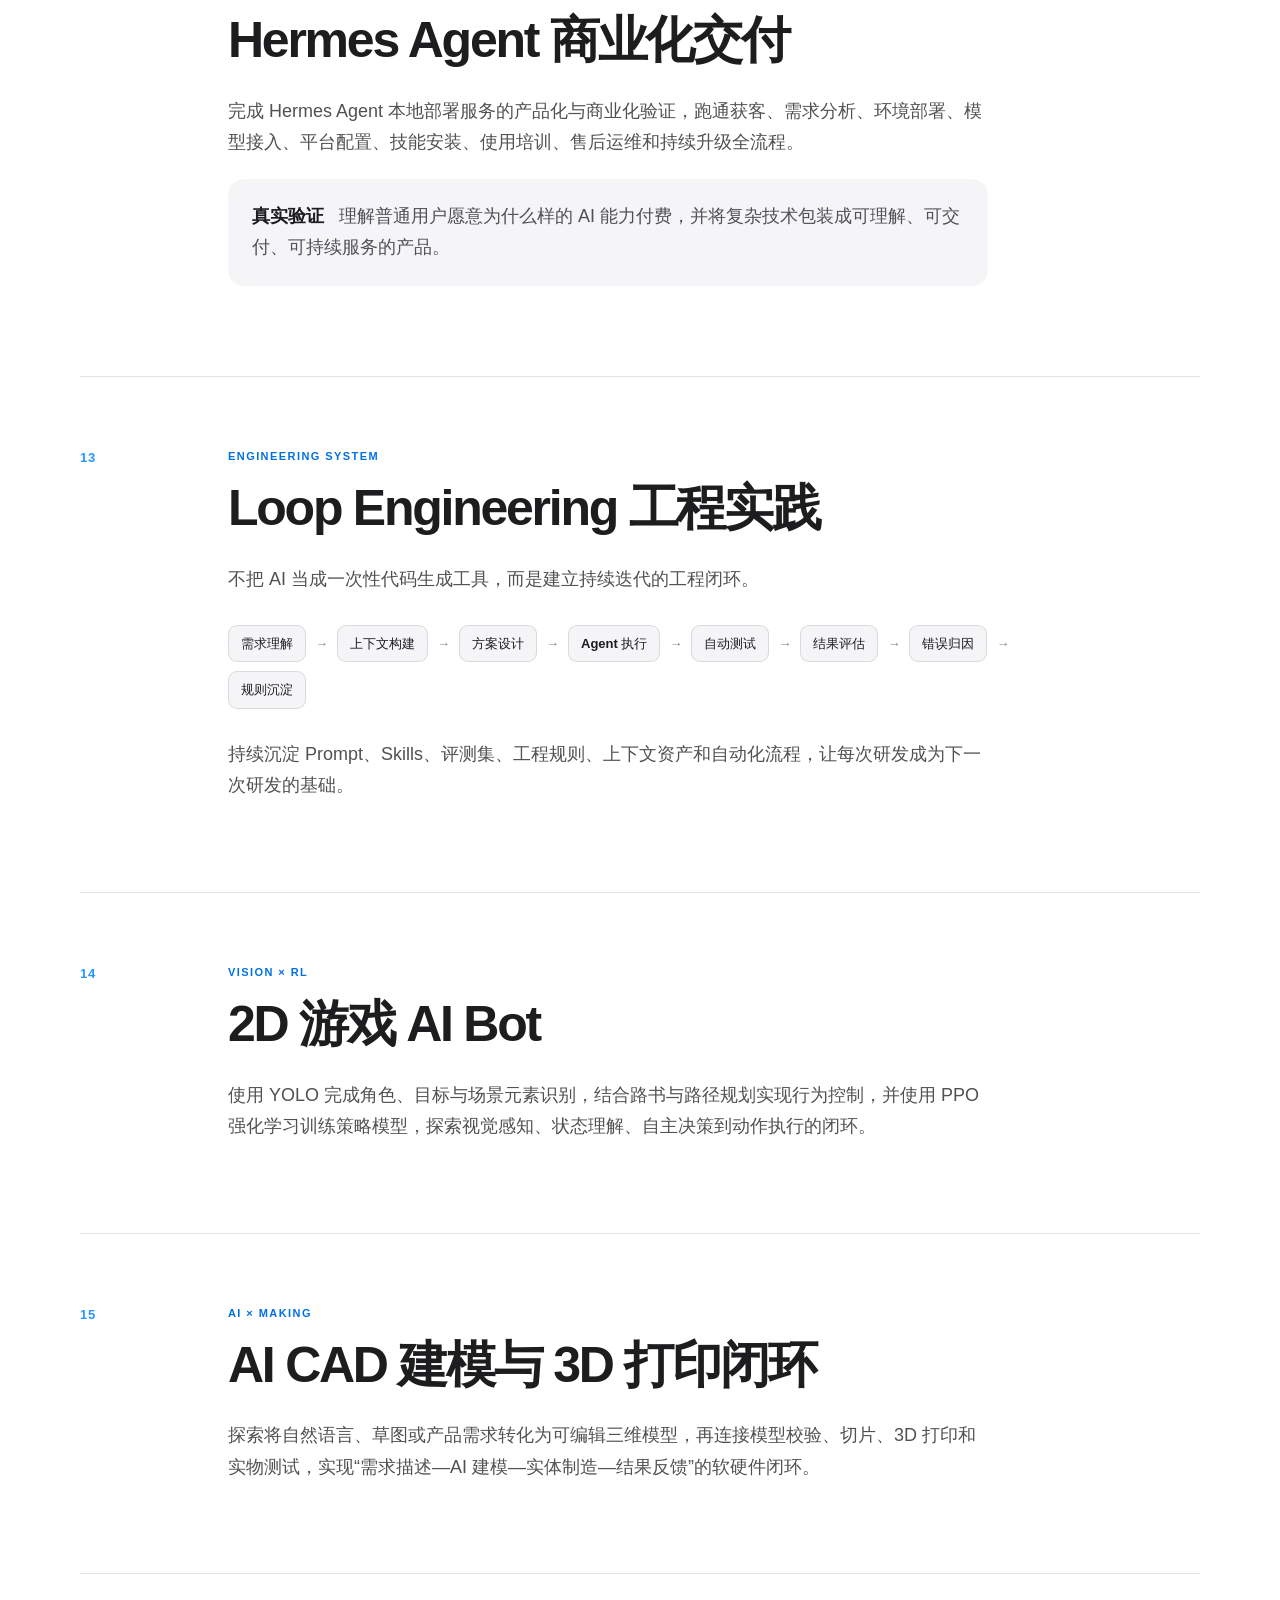
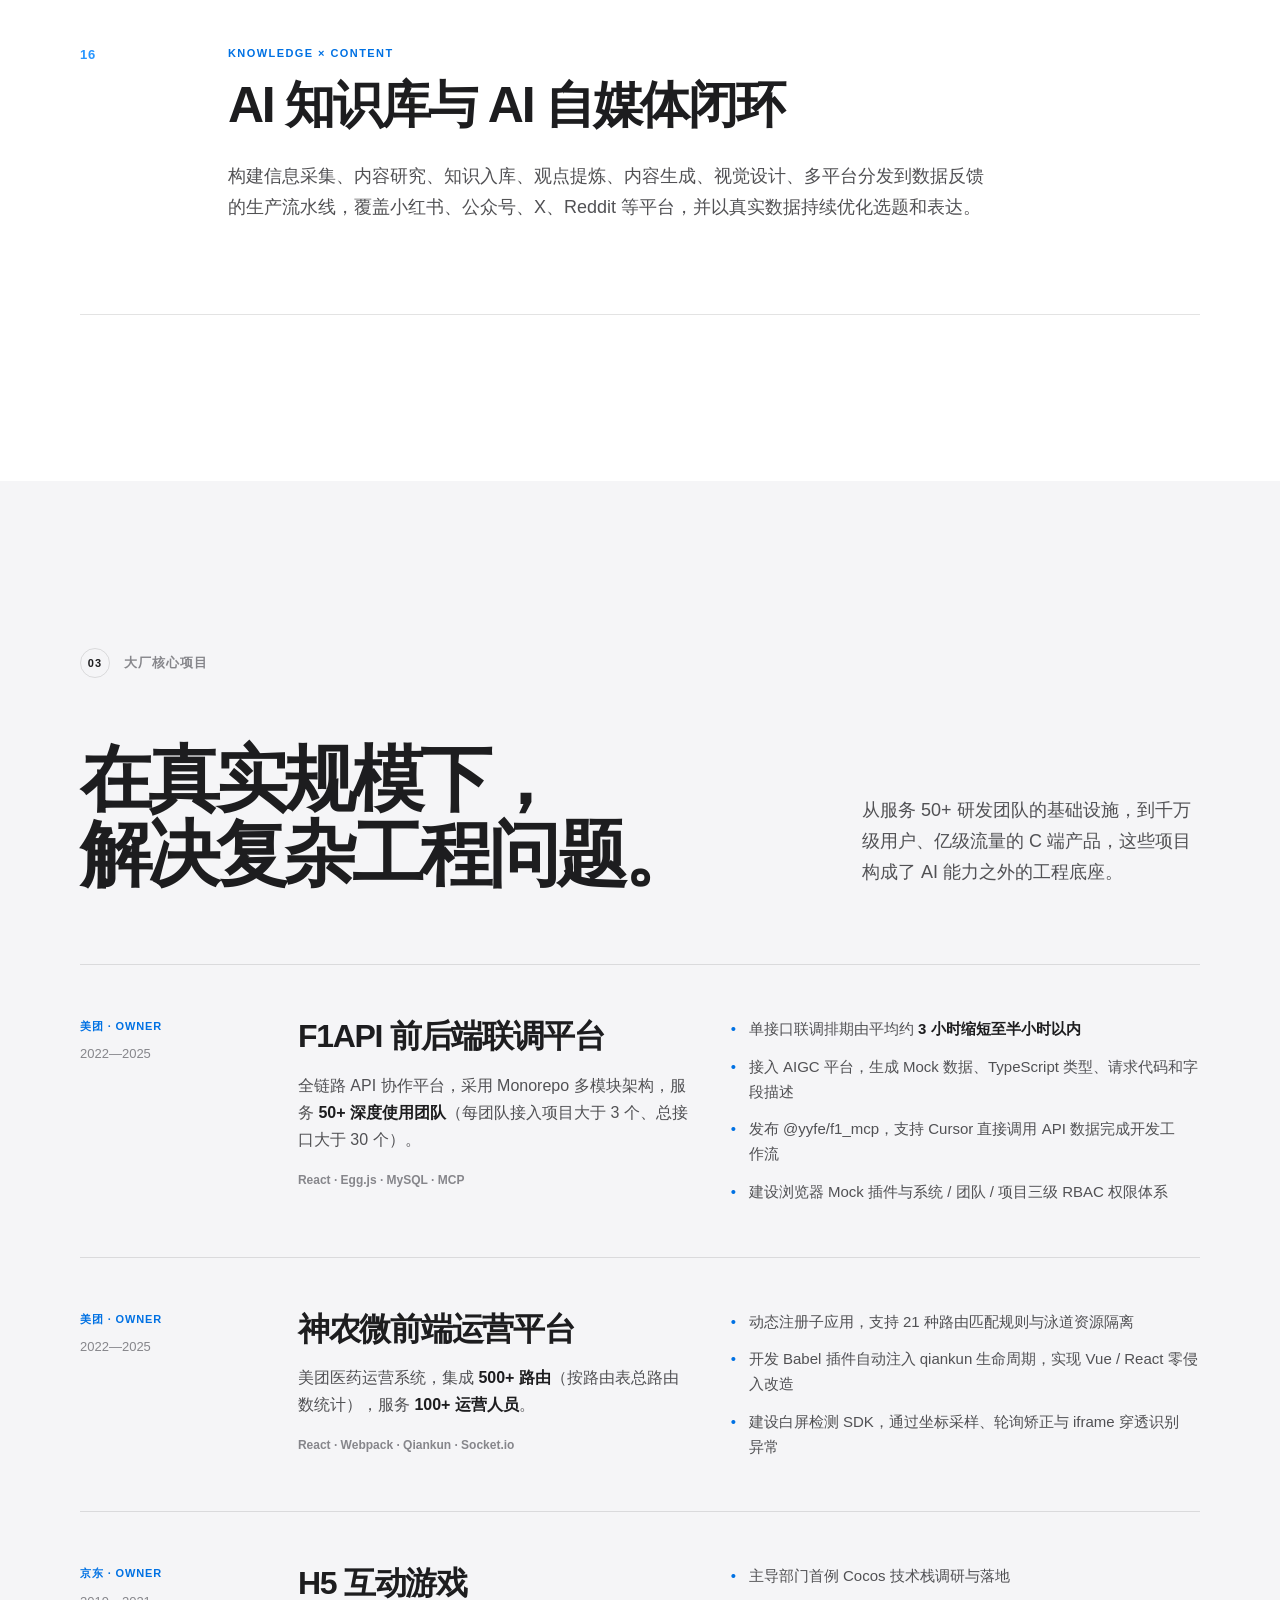
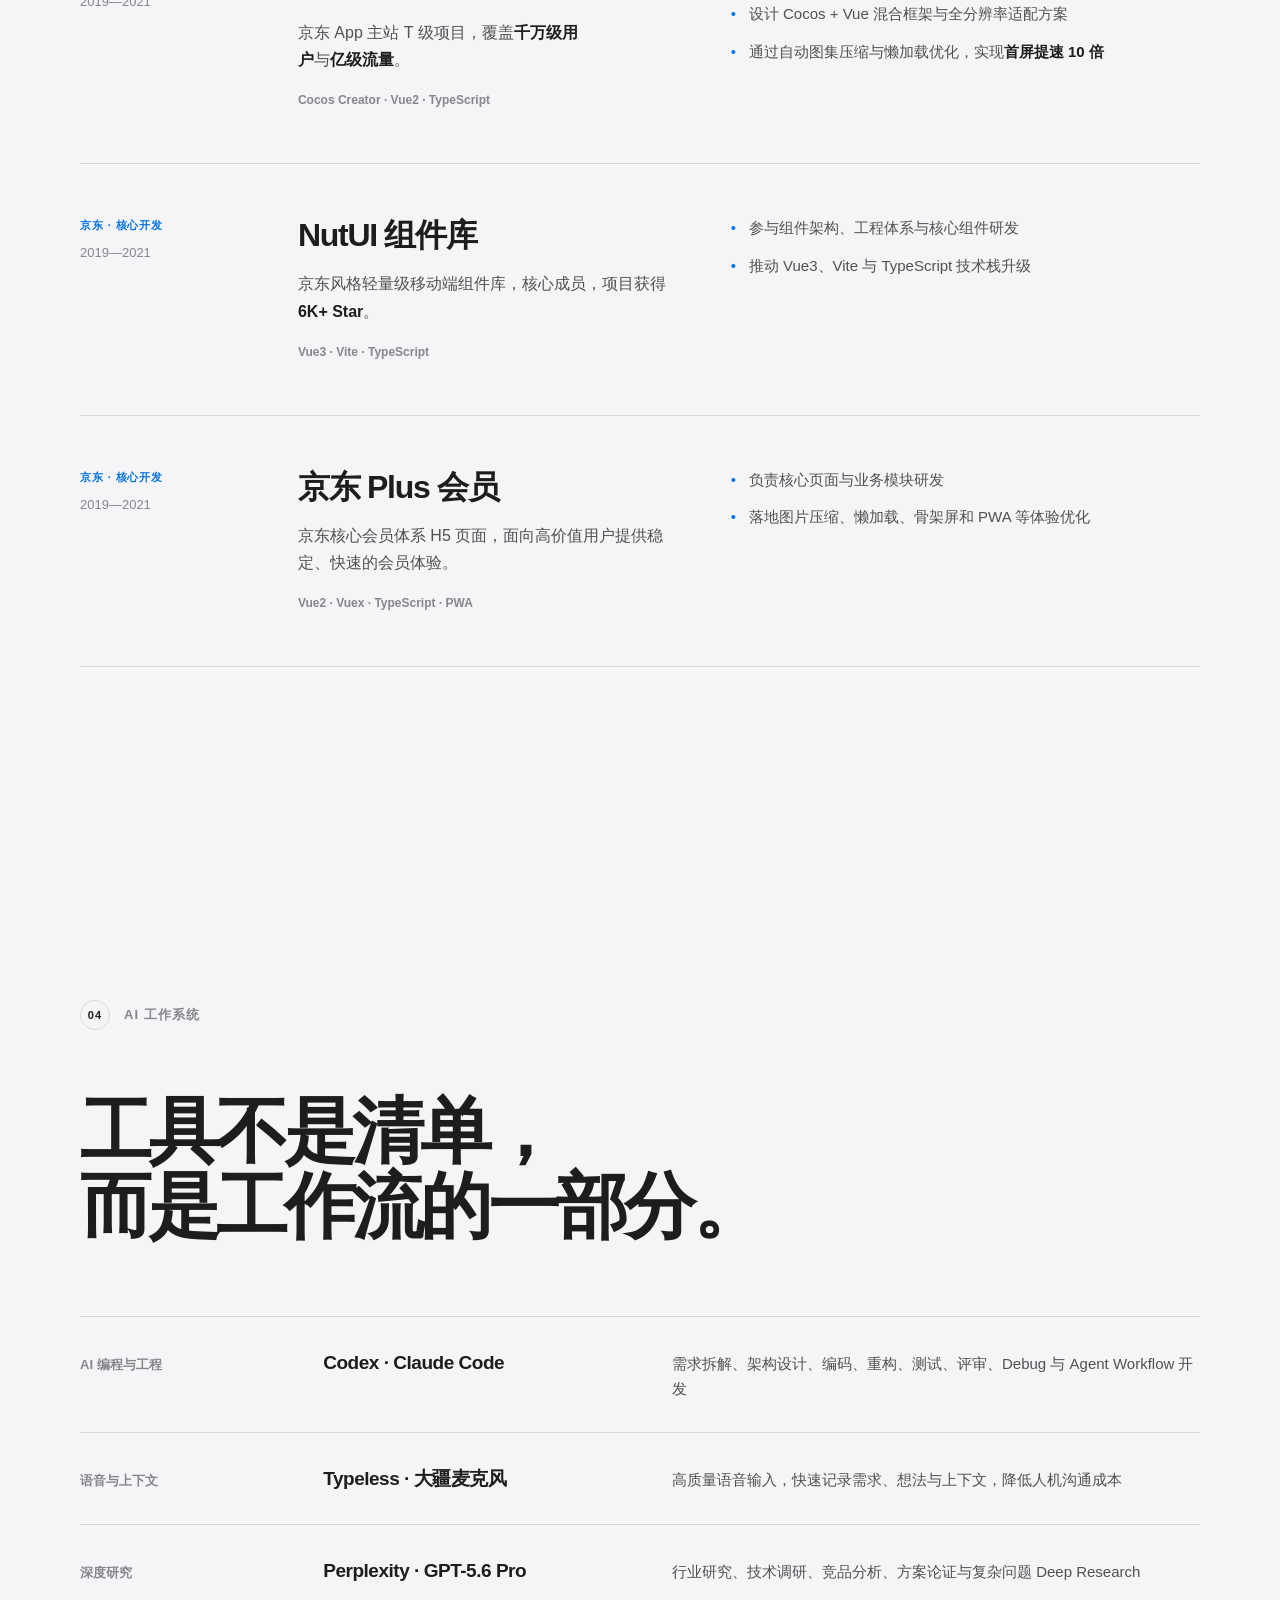
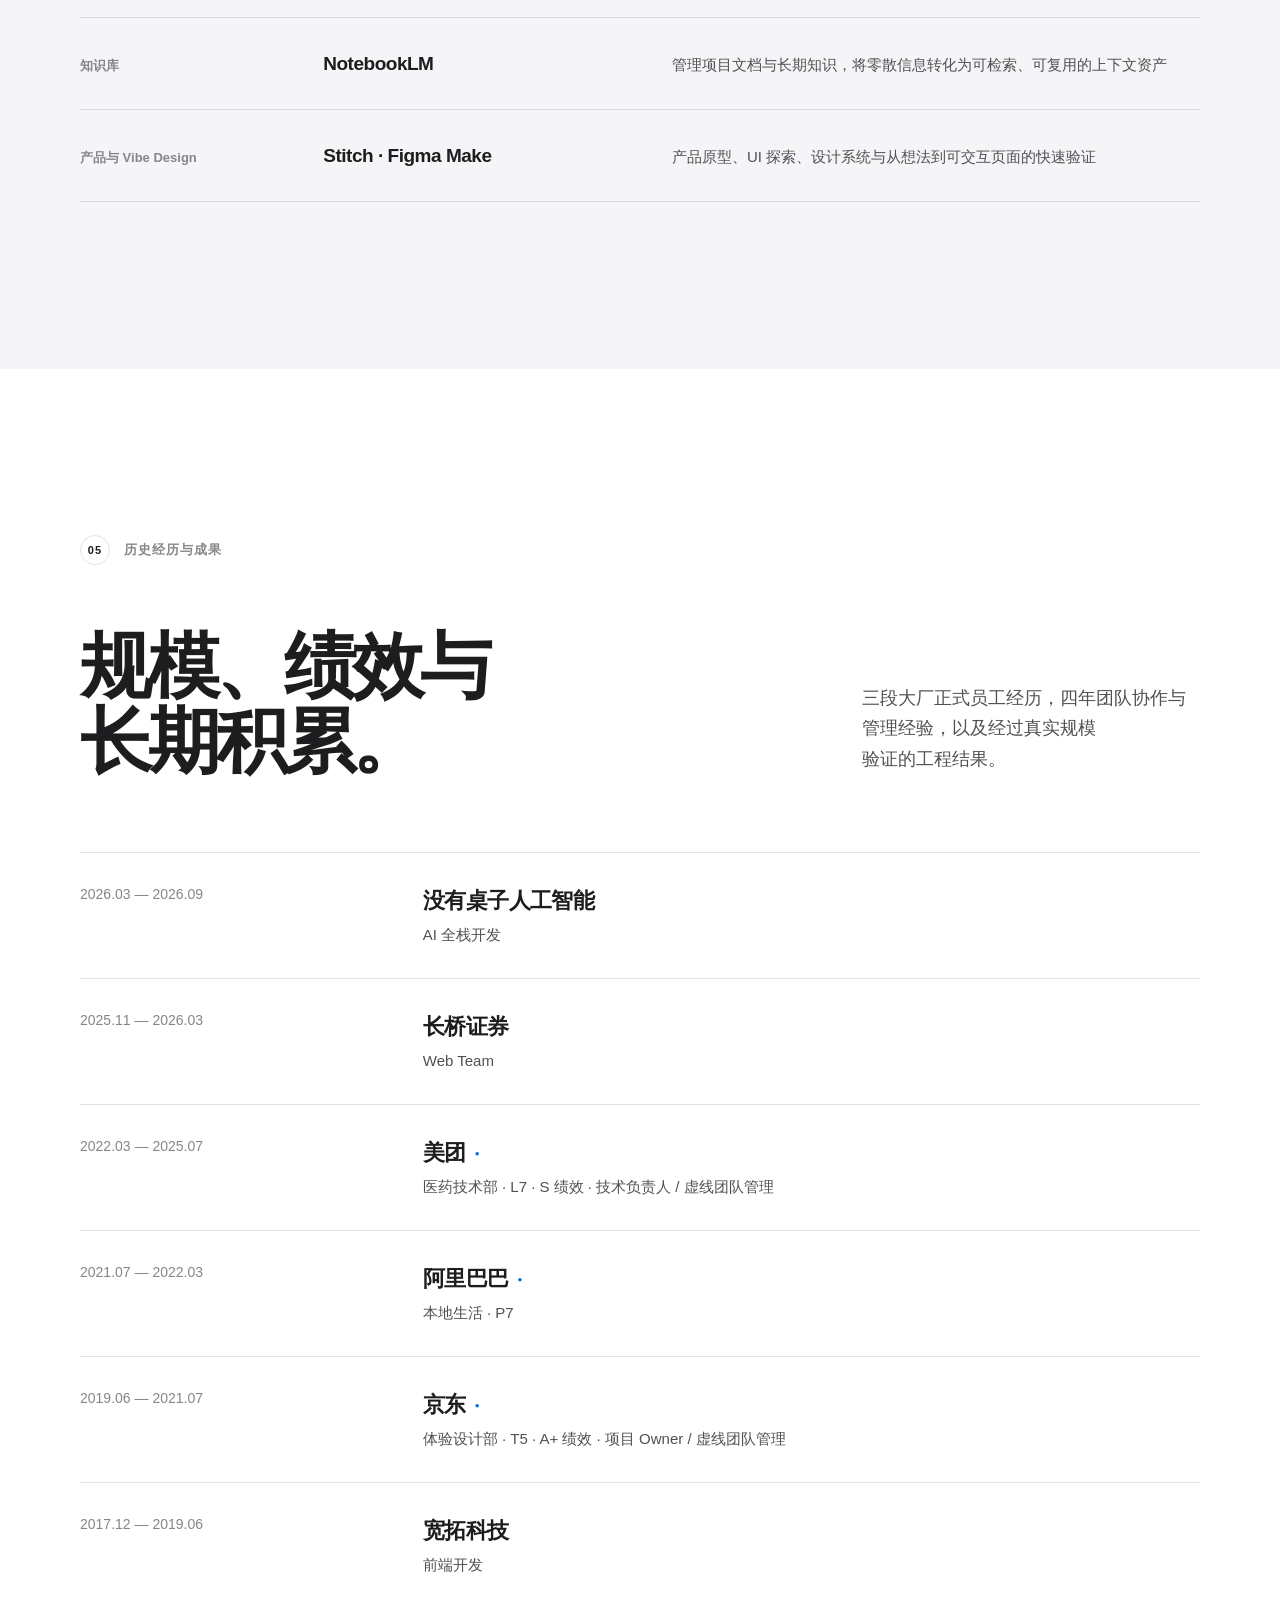
==== commit d7cc97cc: "Update resume with confirmed AI project ownership and outcomes" ====
--- a/index.html
+++ b/index.html
@@ -47,6 +47,8 @@
       <div class="hero-actions reveal">
         <a class="button button-primary" href="mailto:363239878@qq.com">与我聊聊 <span aria-hidden="true">↗</span></a>
         <a class="button button-secondary" href="https://github.com/zy19940510" target="_blank" rel="noreferrer">GitHub</a>
+        <a class="text-link" href="resume-print.html">查看两页投递版简历 ↗</a>
+        <a class="text-link" href="resume.pdf" download>下载 PDF ↓</a>
         <a class="text-link" href="tel:13261014429">132 6101 4429</a>
       </div>
       <div class="proof-strip reveal" aria-label="职业亮点">
@@ -120,7 +122,7 @@
           <aside class="quote">
             <p>“我的核心能力不是调用模型，而是把一个想法从技术验证做到产品上线，再跑通真实用户和商业闭环。”</p>
           </aside>
-          <p class="fine-print">在多模型、多 Agent 并行研发场景下，日 Token 调用量常态超过 1 亿，复杂项目阶段可达 3–6 亿。长期高强度使用 Claude Opus、GPT 高推理与高速档位进行研发、架构设计、代码生成、评审和深度研究。</p>
+          <p class="fine-print">在多模型、多 Agent 并行研发中，关注需求拆解、上下文构建、执行验证和错误归因，持续将有效经验沉淀为可复用的工程规则。</p>
         </div>
       </div>
     </section>
@@ -137,9 +139,9 @@
           <article class="project-feature reveal">
             <div class="project-index">01</div>
             <div class="project-copy">
-              <p class="project-tag">AI INFRA</p>
-              <h3>AI 智能网关与模型基础设施</h3>
-              <p>基于 OpenAI、Anthropic、Google、阿里云及其他主流厂商 API，搭建统一 AI 智能网关，覆盖市面上绝大多数热门模型。</p>
+              <p class="project-tag">独立完成 · 线上运行</p>
+              <h3>NiceAPI 多模型网关与模型基础设施</h3>
+              <p>基于开源网关，独立完成二次开发、部署与运营，统一接入 OpenAI、Anthropic、Google 等模型 API，覆盖模型兼容、订阅商品、用量计费、提示词审计与管理控制台。当前线上正常运行，服务 <strong>20+ 用户，日均处理 50 亿 Token</strong>。</p>
               <ul class="inline-list" aria-label="核心能力">
                 <li>统一接入</li><li>动态路由</li><li>故障切换</li><li>限流鉴权</li><li>Token 统计</li><li>成本与审计</li><li>可观测性</li>
               </ul>
@@ -150,19 +152,39 @@
           <article class="project-feature reveal">
             <div class="project-index">02</div>
             <div class="project-copy">
-              <p class="project-tag">DESKTOP AGENT</p>
+              <p class="project-tag">主导 · 已停止维护</p>
               <h3>DeskClaw C 端 AI 桌面 Agent</h3>
-              <p>从 0 到 1 参与 DeskClaw 产品设计与研发，将其打造为面向普通用户的插件化桌面 AI Agent。</p>
+              <p>从 0 到 1 主导 DeskClaw 产品设计与研发，将其打造为面向普通用户的插件化桌面 AI Agent。</p>
               <p>覆盖底层 Agent Gateway、插件系统、工具调用、安全审批、跨平台桌面端，到产品公测、用户交付和商业化验证的完整闭环；支持 Chat、定时任务、技能管理、工作流自动化，并覆盖 macOS、Windows 和 Linux。</p>
             </div>
           </article>
 
           <article class="project-feature reveal">
             <div class="project-index">03</div>
+            <div class="project-copy"><p class="project-tag">独立完成 · Demo 完成 / 未上线</p><h3>Workflow OS：可恢复的 AI 工作流</h3><p>独立完成系统设计与研发，从 WorkflowIR 编译不可变 ExecutionPlan，交由 Go + Temporal 执行；React Studio 统一画布、版本发布、节点调试、人工审批和运行追踪。</p><p class="project-goal">完成旧系统 15 节点审核流程的映射迁移、本地端到端运行与受控 staging shadow；Demo 已完成，尚未上线。</p></div>
+          </article>
+
+          <article class="project-feature reveal">
+            <div class="project-index">04</div>
+            <div class="project-copy"><p class="project-tag">主导 · 项目暂停</p><h3>AI InkLoop：白板、墨水屏与文档墨水</h3><p>主导项目设计与研发，以 TypeScript、DOM / SVG、Native Bridge 和 InkGraph 共享协议建设文档渲染、笔迹与 AI 批注、离线存储与同步，复用到 Web、Obsidian 和桌面宿主。</p><p class="project-goal">完成手机 Camera / Mic 到 Mac Host 的采集、校准、转录与只读矢量白板演示；墨水屏与白板感知模型按研发探索阶段表述。</p></div>
+          </article>
+
+          <article class="project-feature reveal">
+            <div class="project-index">05</div>
+            <div class="project-copy"><p class="project-tag">参与 · 已封版 / 停止迭代</p><h3>Browser Pilot：面向 Agent 的浏览器基础设施</h3><p>参与 Browser Pilot 研发。项目基于 Python / FastAPI、Vue3 / TypeScript、Docker、PostgreSQL 与 S3，将独立浏览器会话通过 REST API、CLI 和 Web UI 提供给 Agent；支持 Chrome / Cloak runtime、noVNC 实时查看、网络出口及文件管理。</p><p class="project-goal">项目覆盖设备租约、命令审计与执行结果契约，区分动作执行、外部副作用和证据状态；通过独立 runtime-worker 隔离容器控制面。</p></div>
+          </article>
+
+          <article class="project-feature reveal">
+            <div class="project-index">06</div>
+            <div class="project-copy"><p class="project-tag">CROSS-PLATFORM DELIVERY</p><h3>AI Setup / Hermes Launchpad</h3><p>以 Go + Tauri 构建跨平台 CLI 与桌面交付工具，共用安装、模型配置、诊断和真实验收引擎；支持签名 Catalog、校验和验证与 OS KeyStore。</p><p class="project-goal">以步骤状态持久化、等待后续跑、配置快照和恢复支撑可诊断、可持续的 AI 环境交付。</p></div>
+          </article>
+
+          <article class="project-feature reveal">
+            <div class="project-index">07</div>
             <div class="project-copy">
               <p class="project-tag">MODEL ENGINEERING</p>
-              <h3>Qwen3.5 本地模型工程</h3>
-              <p>完成 Qwen3.5 系列模型的本地部署与领域微调，建设数据—训练—评测—部署—Agent—端侧蒸馏的完整私有化链路。</p>
+              <h3>Qwen 系列本地模型工程</h3>
+              <p>完成 Qwen 系列模型的本地部署与领域微调，建设数据—训练—评测—部署—Agent—端侧蒸馏的完整私有化链路。</p>
               <div class="detail-columns">
                 <ul>
                   <li>领域数据采集、清洗、标注与合成</li>
@@ -184,7 +206,7 @@
           </article>
 
           <article class="project-feature reveal">
-            <div class="project-index">04</div>
+            <div class="project-index">08</div>
             <div class="project-copy">
               <p class="project-tag">GENERATIVE UI</p>
               <h3>A2UI 生成式 UI 架构</h3>
@@ -206,7 +228,7 @@
           </article>
 
           <article class="project-feature reveal">
-            <div class="project-index">05</div>
+            <div class="project-index">09</div>
             <div class="project-copy">
               <p class="project-tag">AI SAAS</p>
               <h3>Smart Trader AI 股票分析 SaaS</h3>
@@ -228,7 +250,7 @@
           </article>
 
           <article class="project-feature reveal">
-            <div class="project-index">06</div>
+            <div class="project-index">10</div>
             <div class="project-copy">
               <p class="project-tag">EDGE AI</p>
               <h3>ESP32 / STM32 + NPU 端云协同 Agent</h3>
@@ -238,7 +260,7 @@
           </article>
 
           <article class="project-feature reveal">
-            <div class="project-index">07</div>
+            <div class="project-index">11</div>
             <div class="project-copy">
               <p class="project-tag">LOCAL WORKSPACE</p>
               <h3>macOS 本地自托管 Workflow 工作台</h3>
@@ -247,7 +269,7 @@
           </article>
 
           <article class="project-feature reveal">
-            <div class="project-index">08</div>
+            <div class="project-index">12</div>
             <div class="project-copy">
               <p class="project-tag">COMMERCIAL DELIVERY</p>
               <h3>Hermes Agent 商业化交付</h3>
@@ -257,7 +279,7 @@
           </article>
 
           <article class="project-feature reveal">
-            <div class="project-index">09</div>
+            <div class="project-index">13</div>
             <div class="project-copy">
               <p class="project-tag">ENGINEERING SYSTEM</p>
               <h3>Loop Engineering 工程实践</h3>
@@ -270,7 +292,7 @@
           </article>
 
           <article class="project-feature reveal">
-            <div class="project-index">10</div>
+            <div class="project-index">14</div>
             <div class="project-copy">
               <p class="project-tag">VISION × RL</p>
               <h3>2D 游戏 AI Bot</h3>
@@ -279,7 +301,7 @@
           </article>
 
           <article class="project-feature reveal">
-            <div class="project-index">11</div>
+            <div class="project-index">15</div>
             <div class="project-copy">
               <p class="project-tag">AI × MAKING</p>
               <h3>AI CAD 建模与 3D 打印闭环</h3>
@@ -288,7 +310,7 @@
           </article>
 
           <article class="project-feature reveal">
-            <div class="project-index">12</div>
+            <div class="project-index">16</div>
             <div class="project-copy">
               <p class="project-tag">KNOWLEDGE × CONTENT</p>
               <h3>AI 知识库与 AI 自媒体闭环</h3>
@@ -315,10 +337,11 @@
             </div>
             <div class="legacy-summary">
               <h3>F1API 前后端联调平台</h3>
-              <p>全链路 API 协作平台，采用 Monorepo 多模块架构，接入 <strong>50+ 研发团队</strong>。</p>
+              <p>全链路 API 协作平台，采用 Monorepo 多模块架构，服务 <strong>50+ 深度使用团队</strong>（每团队接入项目大于 3 个、总接口大于 30 个）。</p>
               <div class="legacy-stack">React · Egg.js · MySQL · MCP</div>
             </div>
             <ul class="legacy-details">
+              <li>单接口联调排期由平均约 <strong>3 小时缩短至半小时以内</strong></li>
               <li>接入 AIGC 平台，生成 Mock 数据、TypeScript 类型、请求代码和字段描述</li>
               <li>发布 @yyfe/f1_mcp，支持 Cursor 直接调用 API 数据完成开发工作流</li>
               <li>建设浏览器 Mock 插件与系统 / 团队 / 项目三级 RBAC 权限体系</li>
@@ -332,7 +355,7 @@
             </div>
             <div class="legacy-summary">
               <h3>神农微前端运营平台</h3>
-              <p>美团医药运营系统，集成 <strong>500+ 页面</strong>，<span class="nowrap">服务 <strong>100+ 运营人员</strong>。</span></p>
+              <p>美团医药运营系统，集成 <strong>500+ 路由</strong>（按路由表总路由数统计），<span class="nowrap">服务 <strong>100+ 运营人员</strong>。</span></p>
               <div class="legacy-stack">React · Webpack · Qiankun · Socket.io</div>
             </div>
             <ul class="legacy-details">
@@ -438,11 +461,11 @@
 
         <div class="career" aria-label="工作经历">
           <article class="career-item reveal">
-            <time datetime="2026-03">2026.03 — 至今</time>
+            <time datetime="2026-03">2026.03 — 2026.09</time>
             <div><h3>没有桌子人工智能</h3><p>AI 全栈开发</p></div>
           </article>
           <article class="career-item reveal">
-            <time datetime="2025-11">2025.11 — 2026.02</time>
+            <time datetime="2025-11">2025.11 — 2026.03</time>
             <div><h3>长桥证券</h3><p>Web Team</p></div>
           </article>
           <article class="career-item reveal featured-career">
@@ -450,7 +473,7 @@
             <div><h3>美团</h3><p>医药技术部 · L7 · S 绩效 · 技术负责人 / 虚线团队管理</p></div>
           </article>
           <article class="career-item reveal featured-career">
-            <time datetime="2021-07">2021.07 — 2022.02</time>
+            <time datetime="2021-07">2021.07 — 2022.03</time>
             <div><h3>阿里巴巴</h3><p>本地生活 · P7</p></div>
           </article>
           <article class="career-item reveal featured-career">
@@ -458,7 +481,7 @@
             <div><h3>京东</h3><p>体验设计部 · T5 · A+ 绩效 · 项目 Owner / <span class="nowrap">虚线团队管理</span></p></div>
           </article>
           <article class="career-item reveal">
-            <time datetime="2017-12">2017.12 — 2019.05</time>
+            <time datetime="2017-12">2017.12 — 2019.06</time>
             <div><h3>宽拓科技</h3><p>前端开发</p></div>
           </article>
         </div>
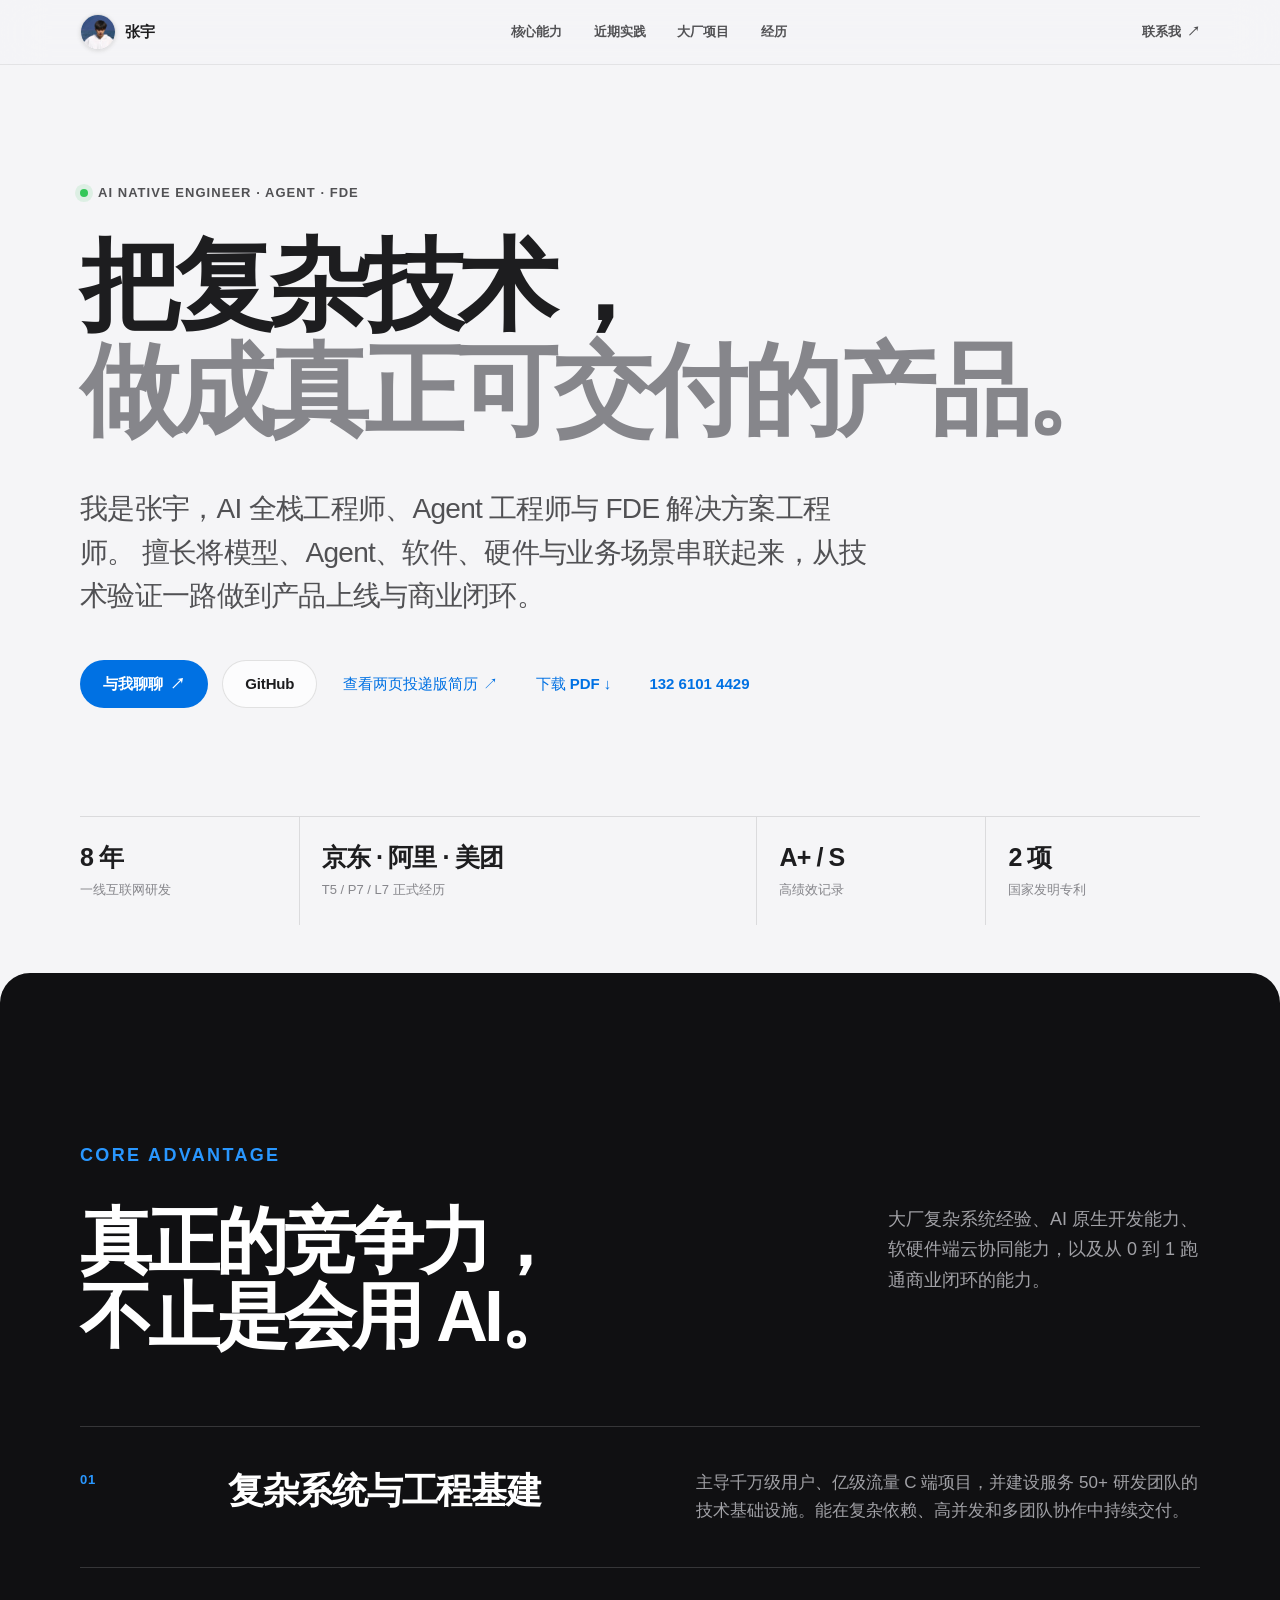
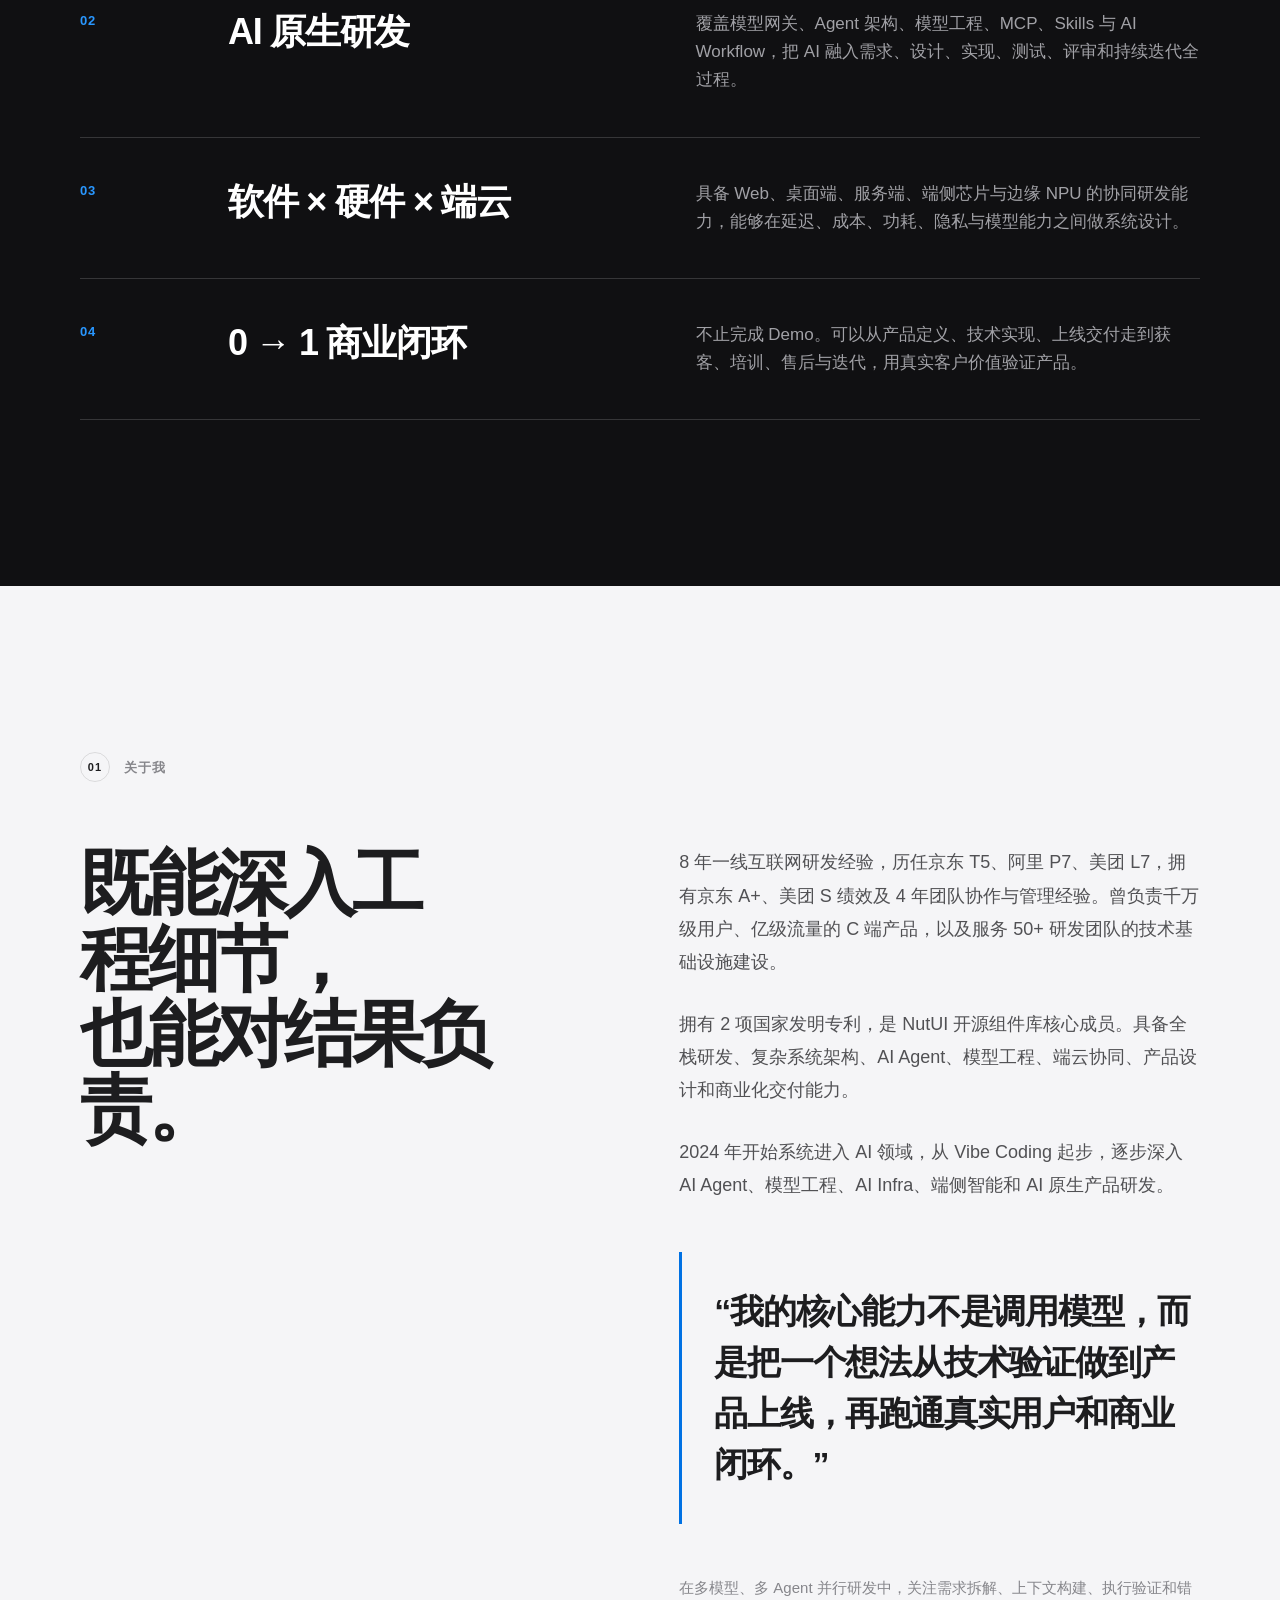
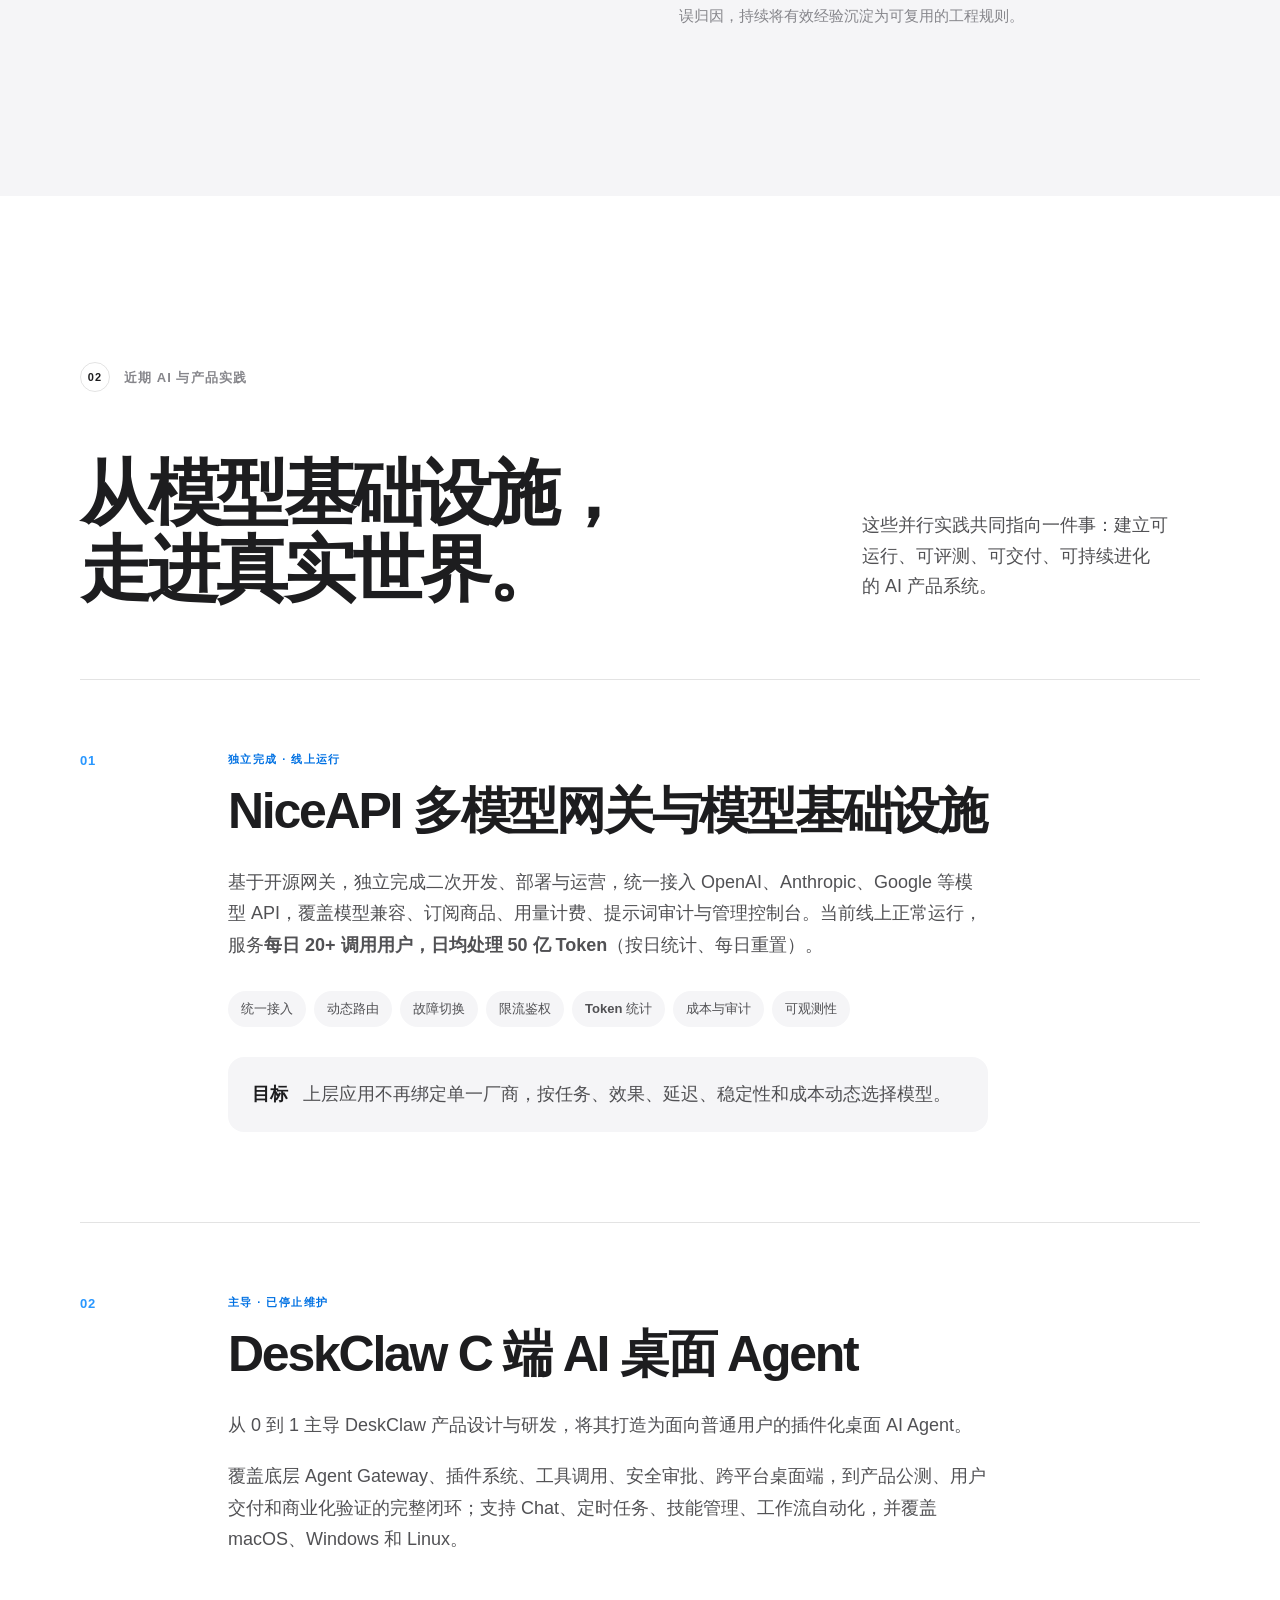
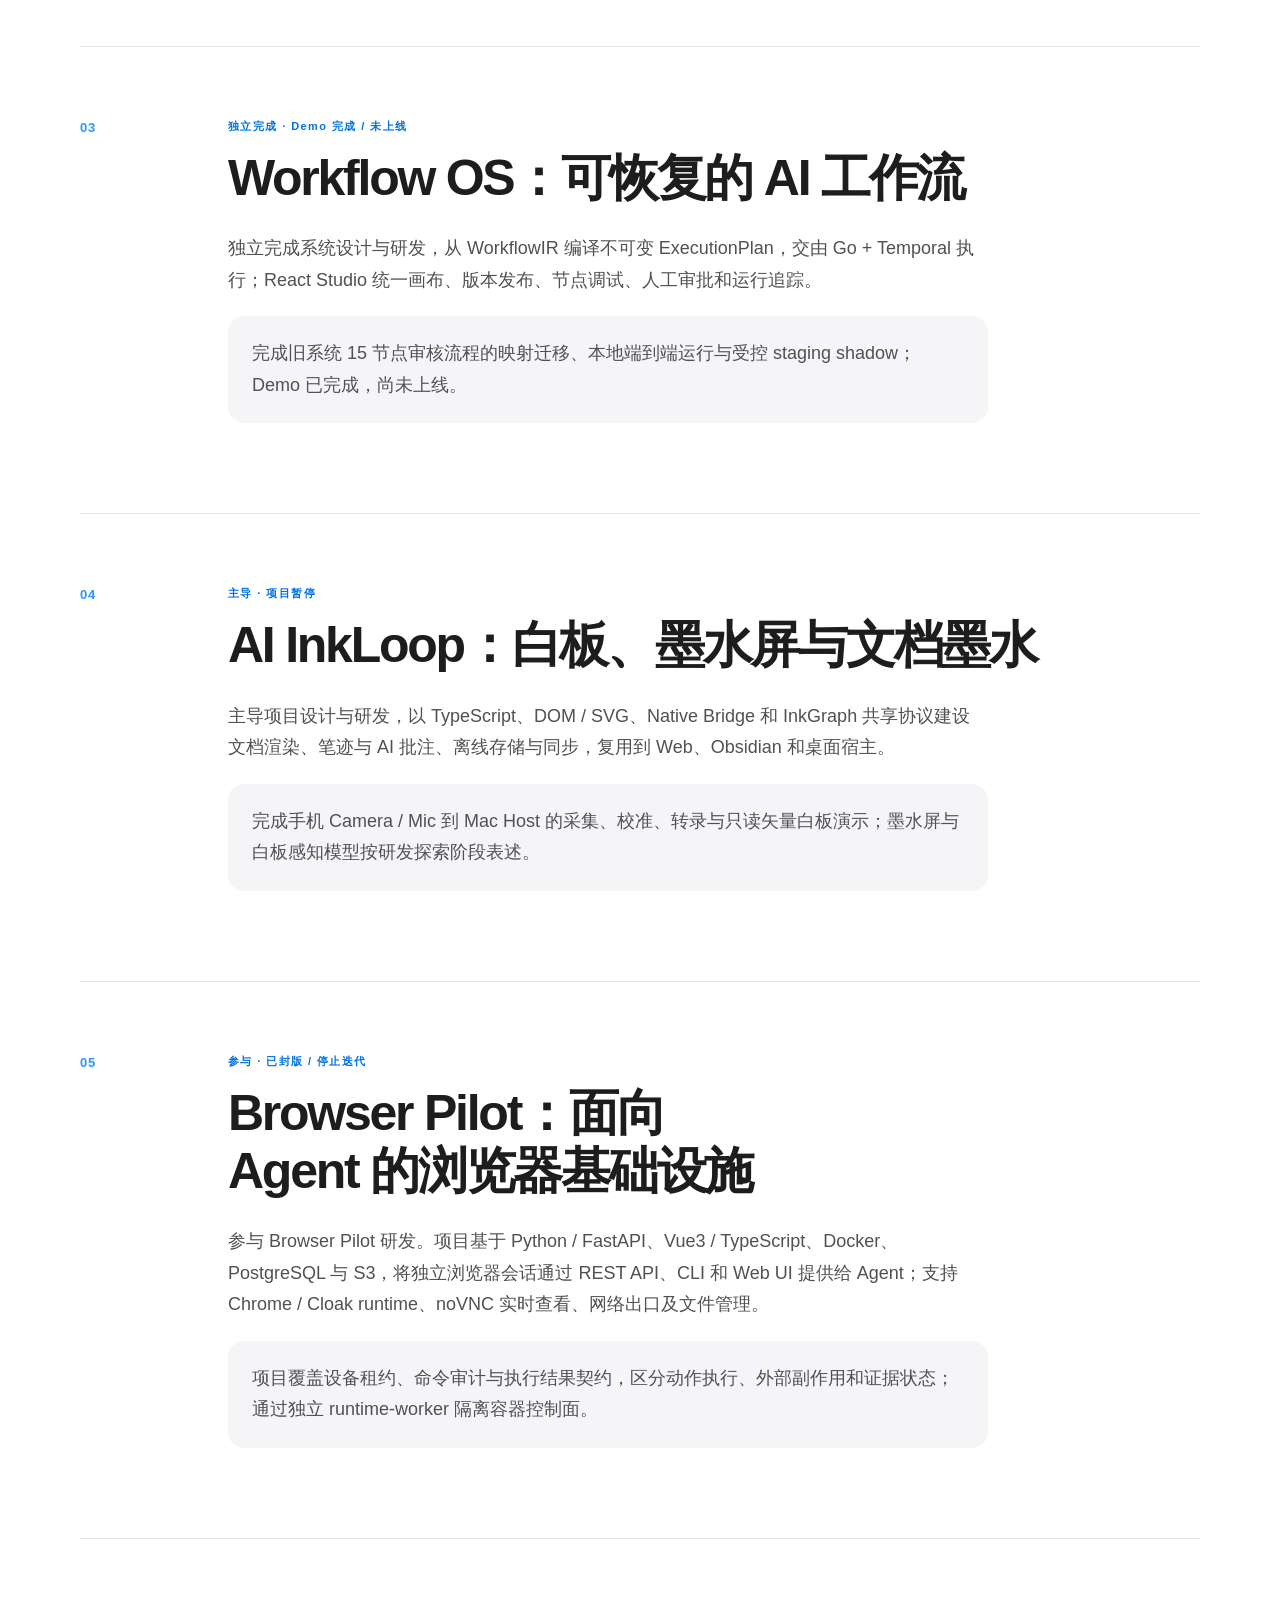
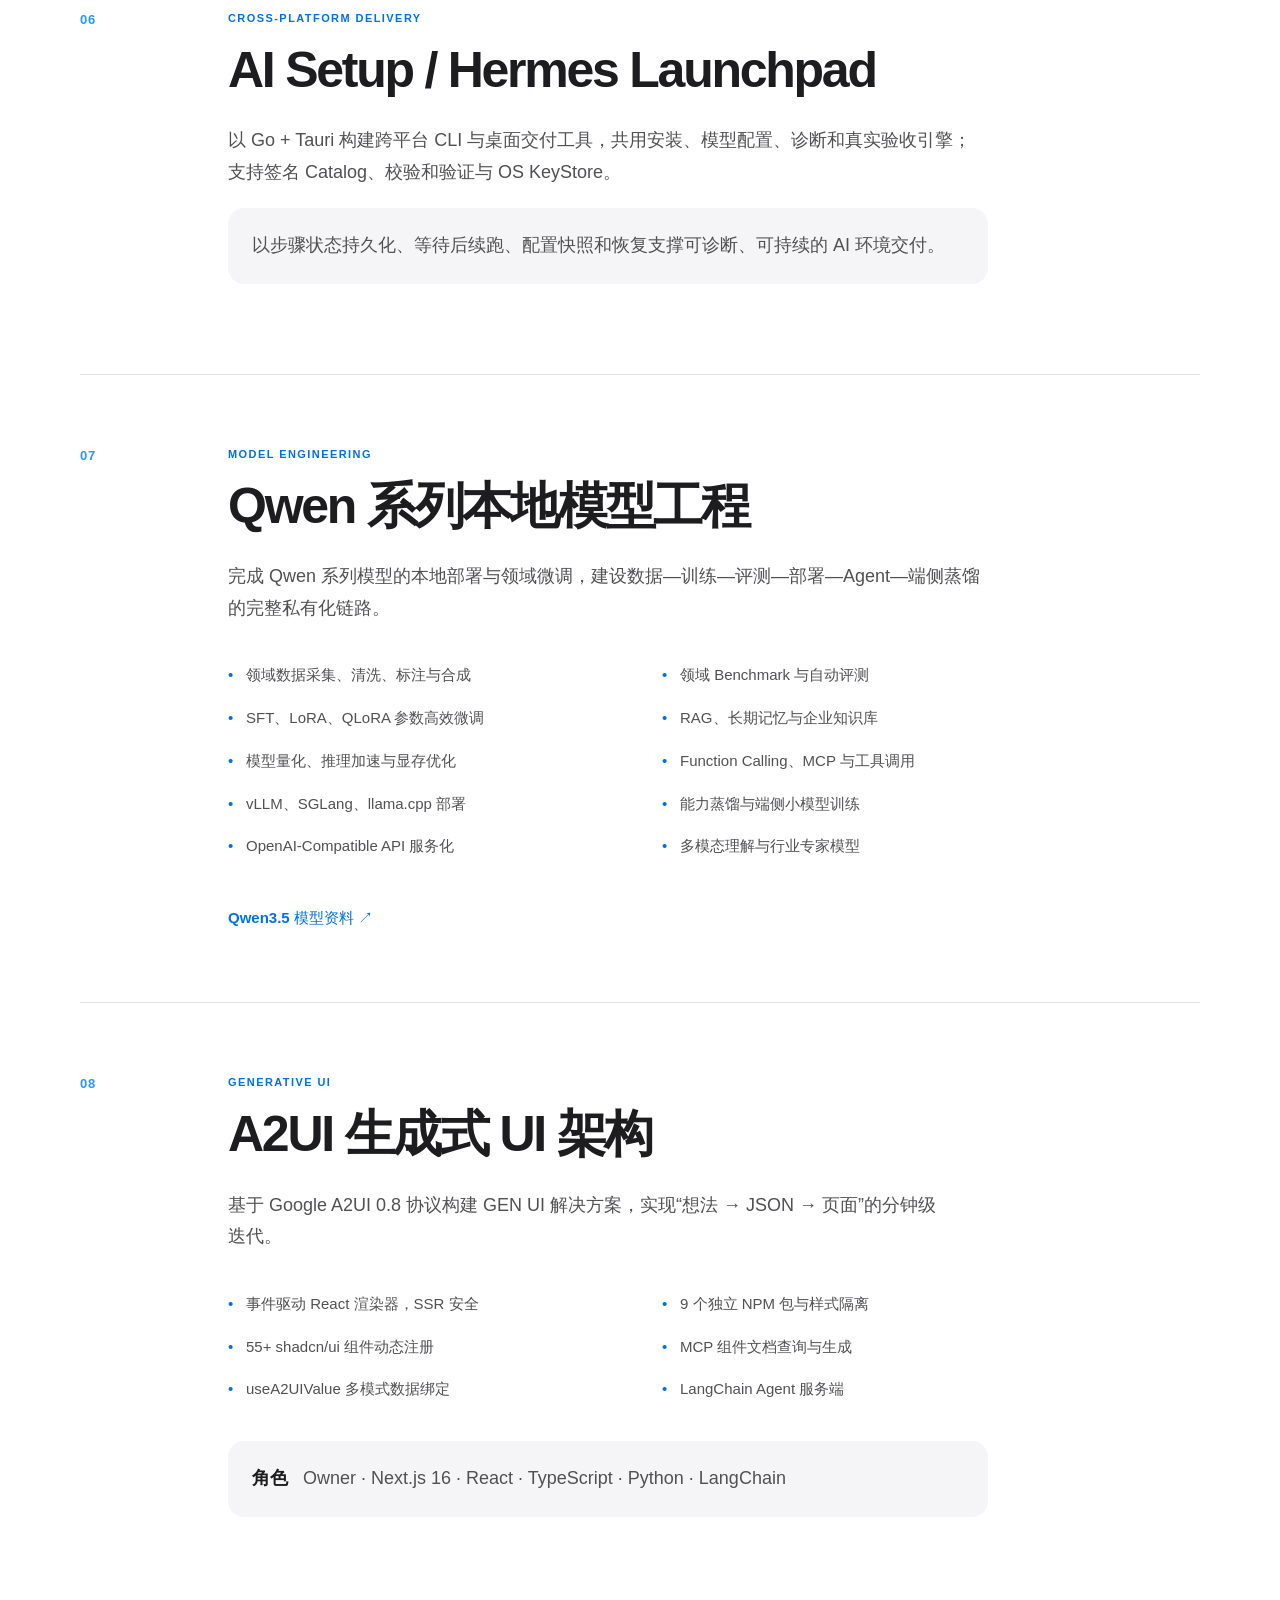
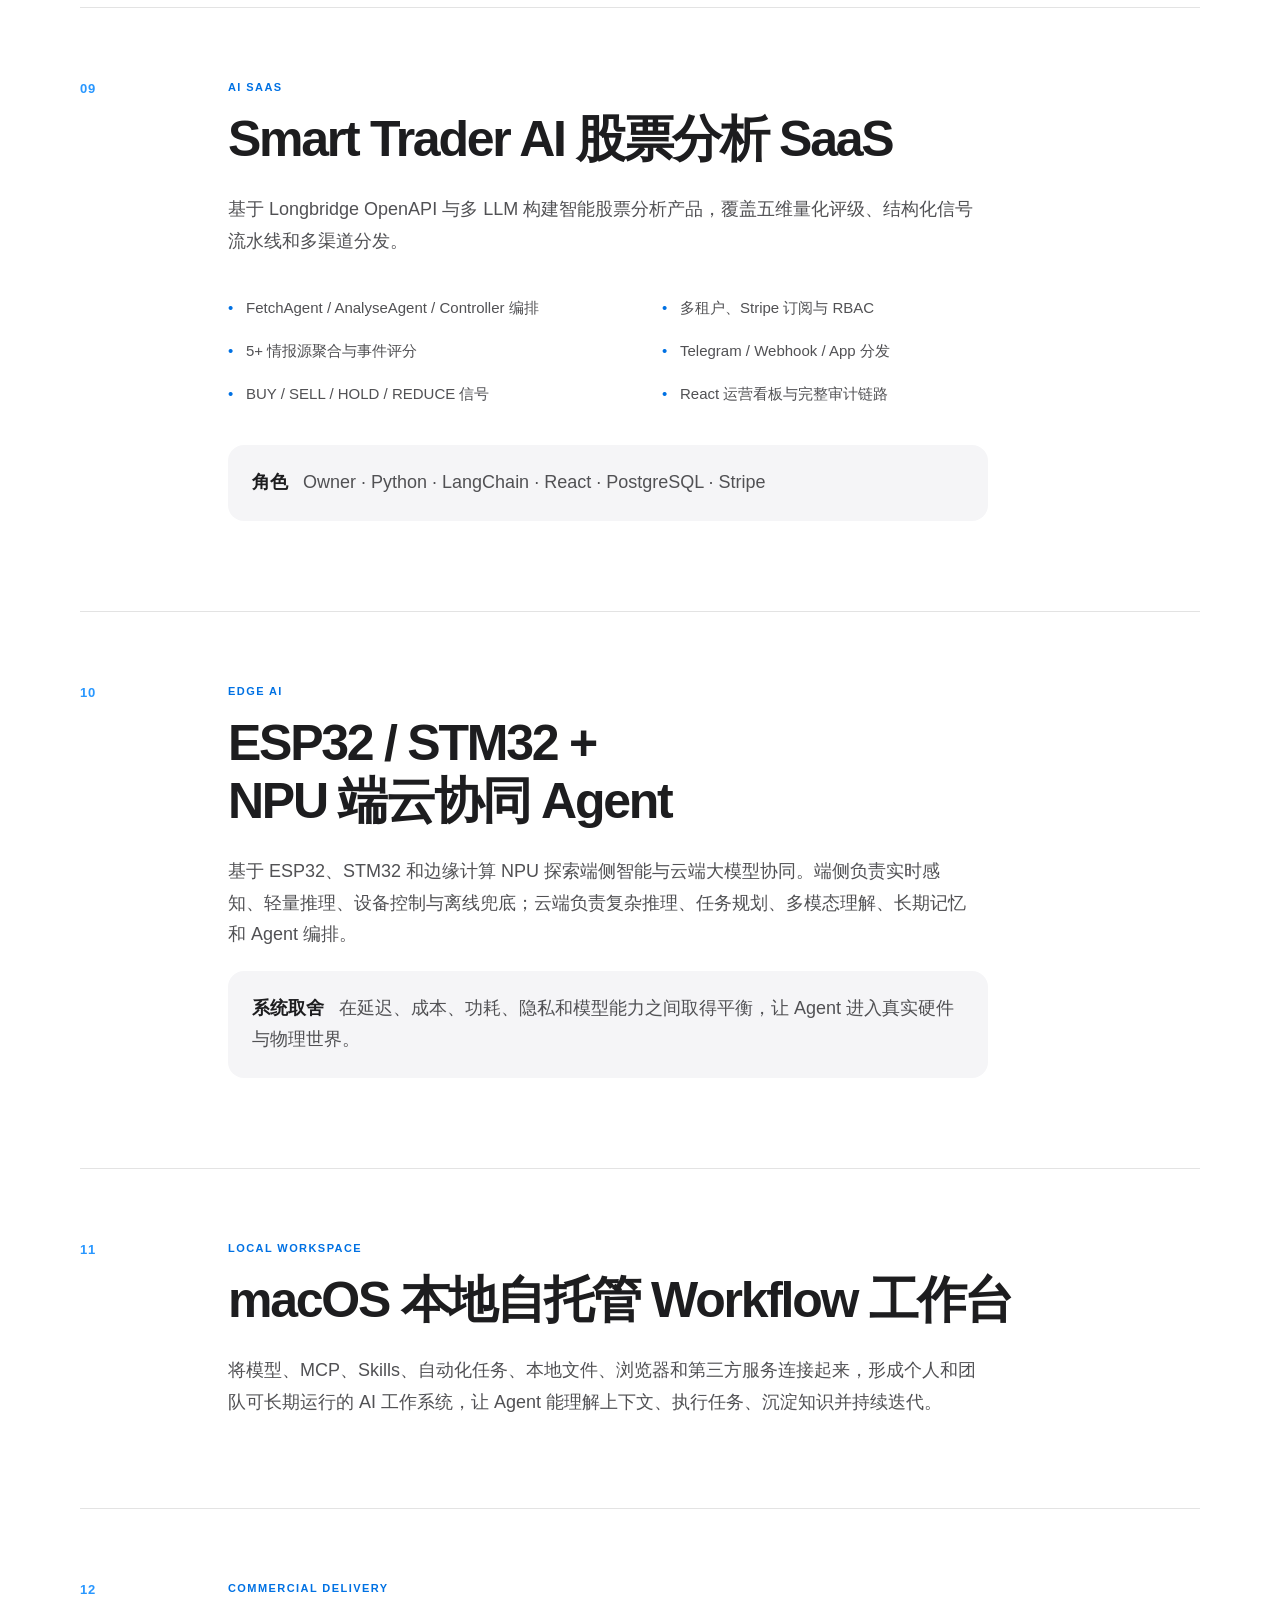
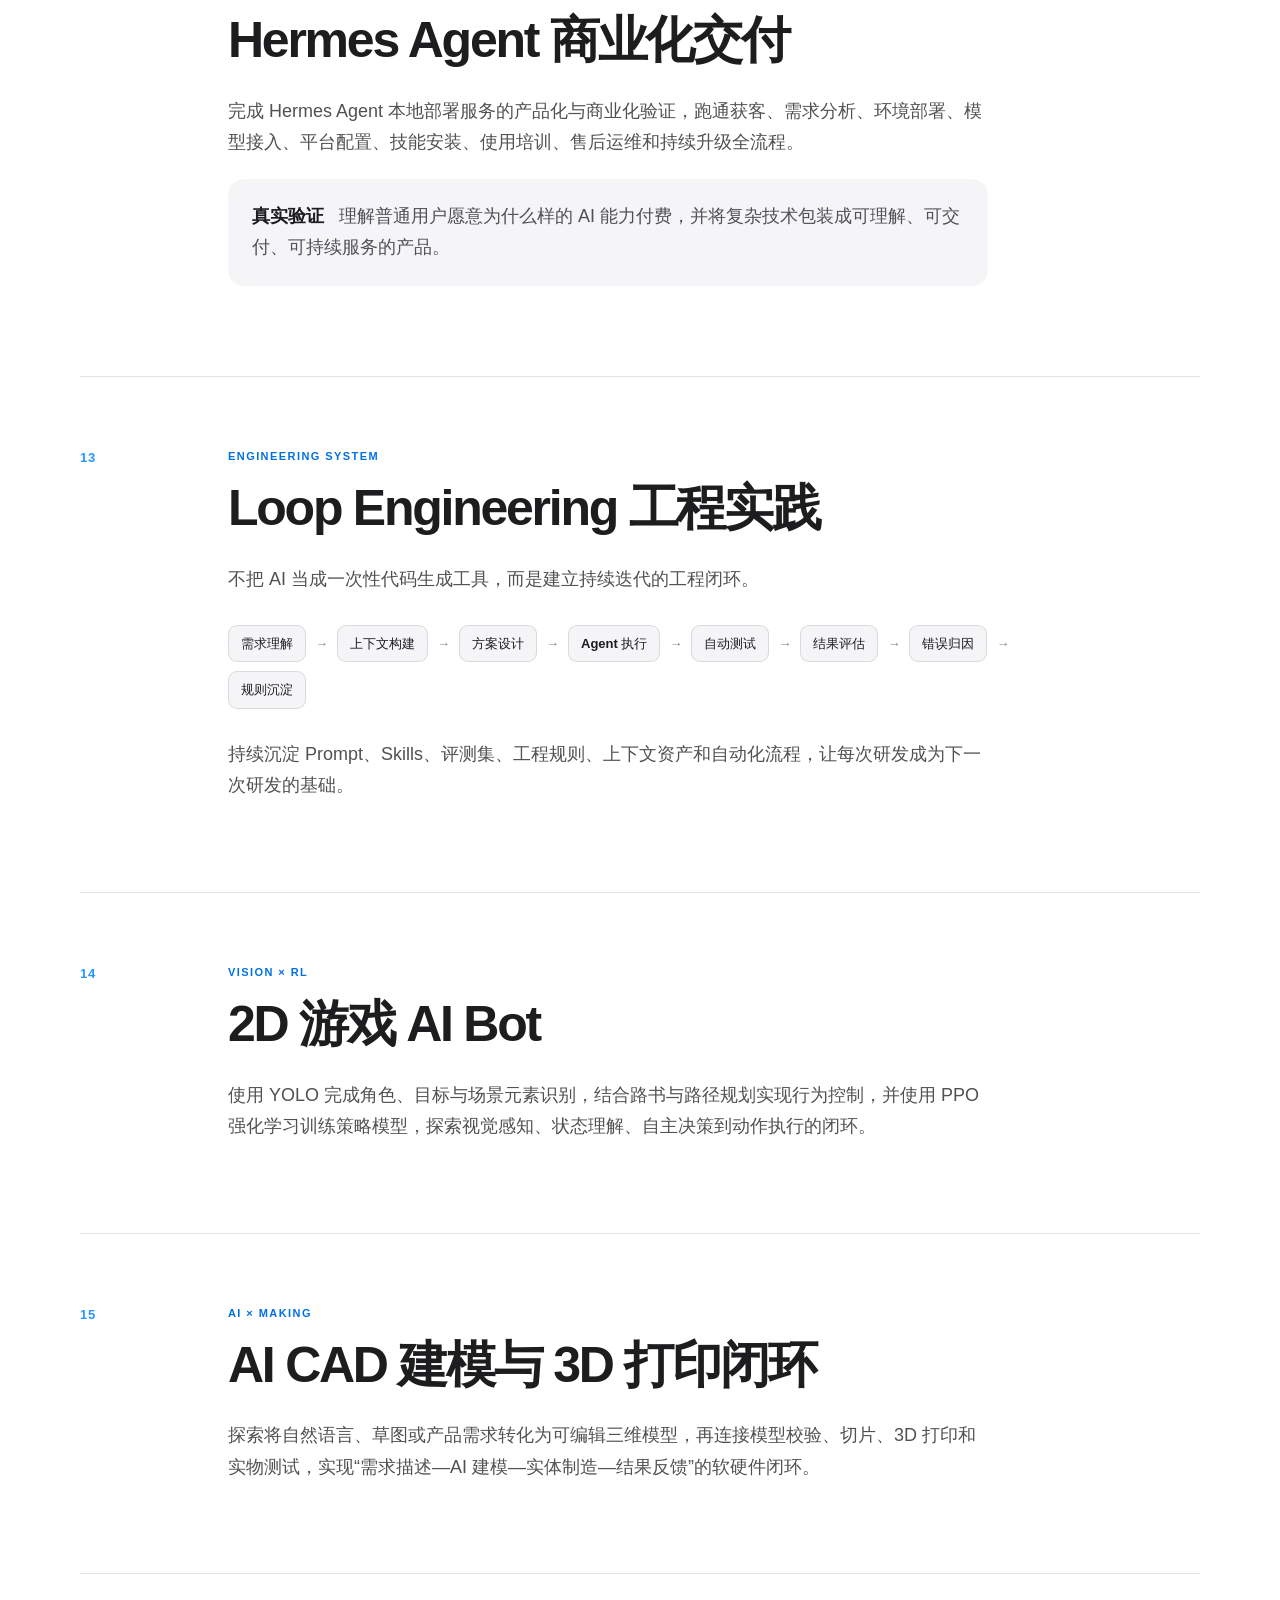
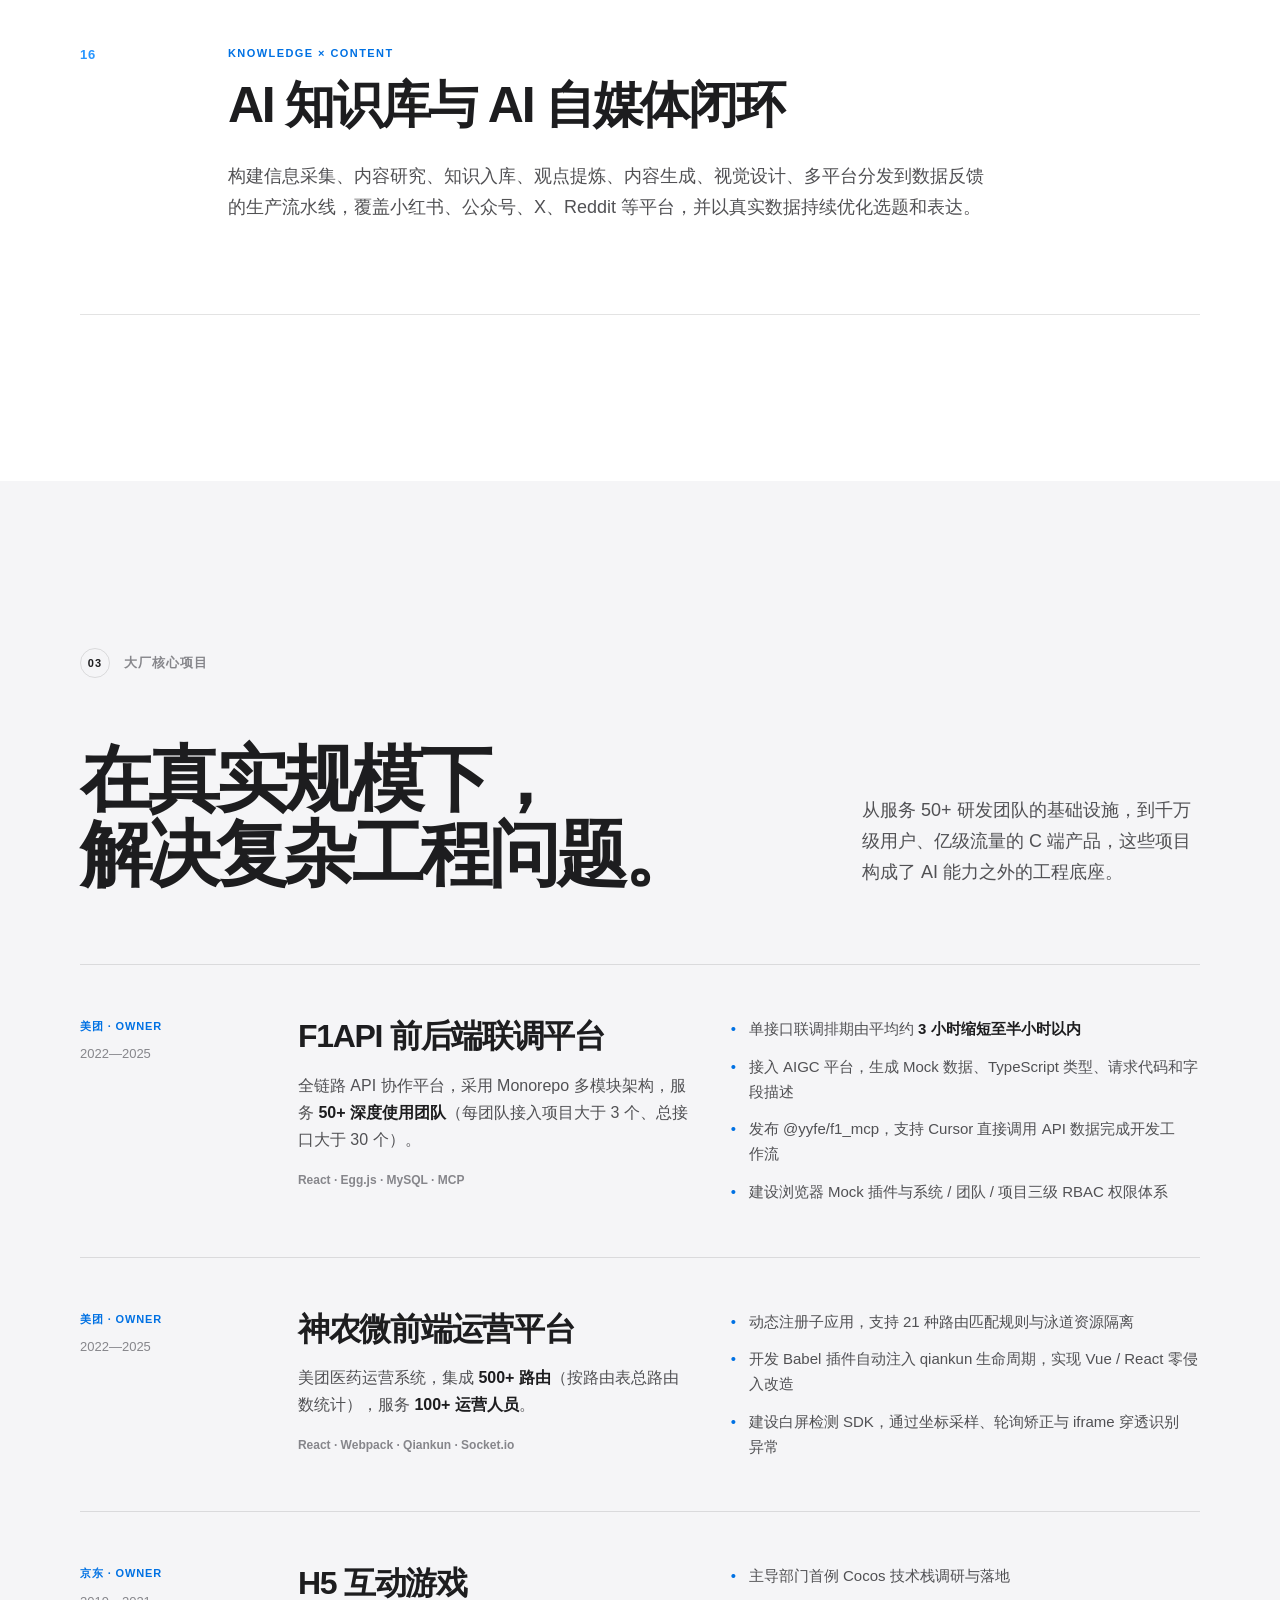
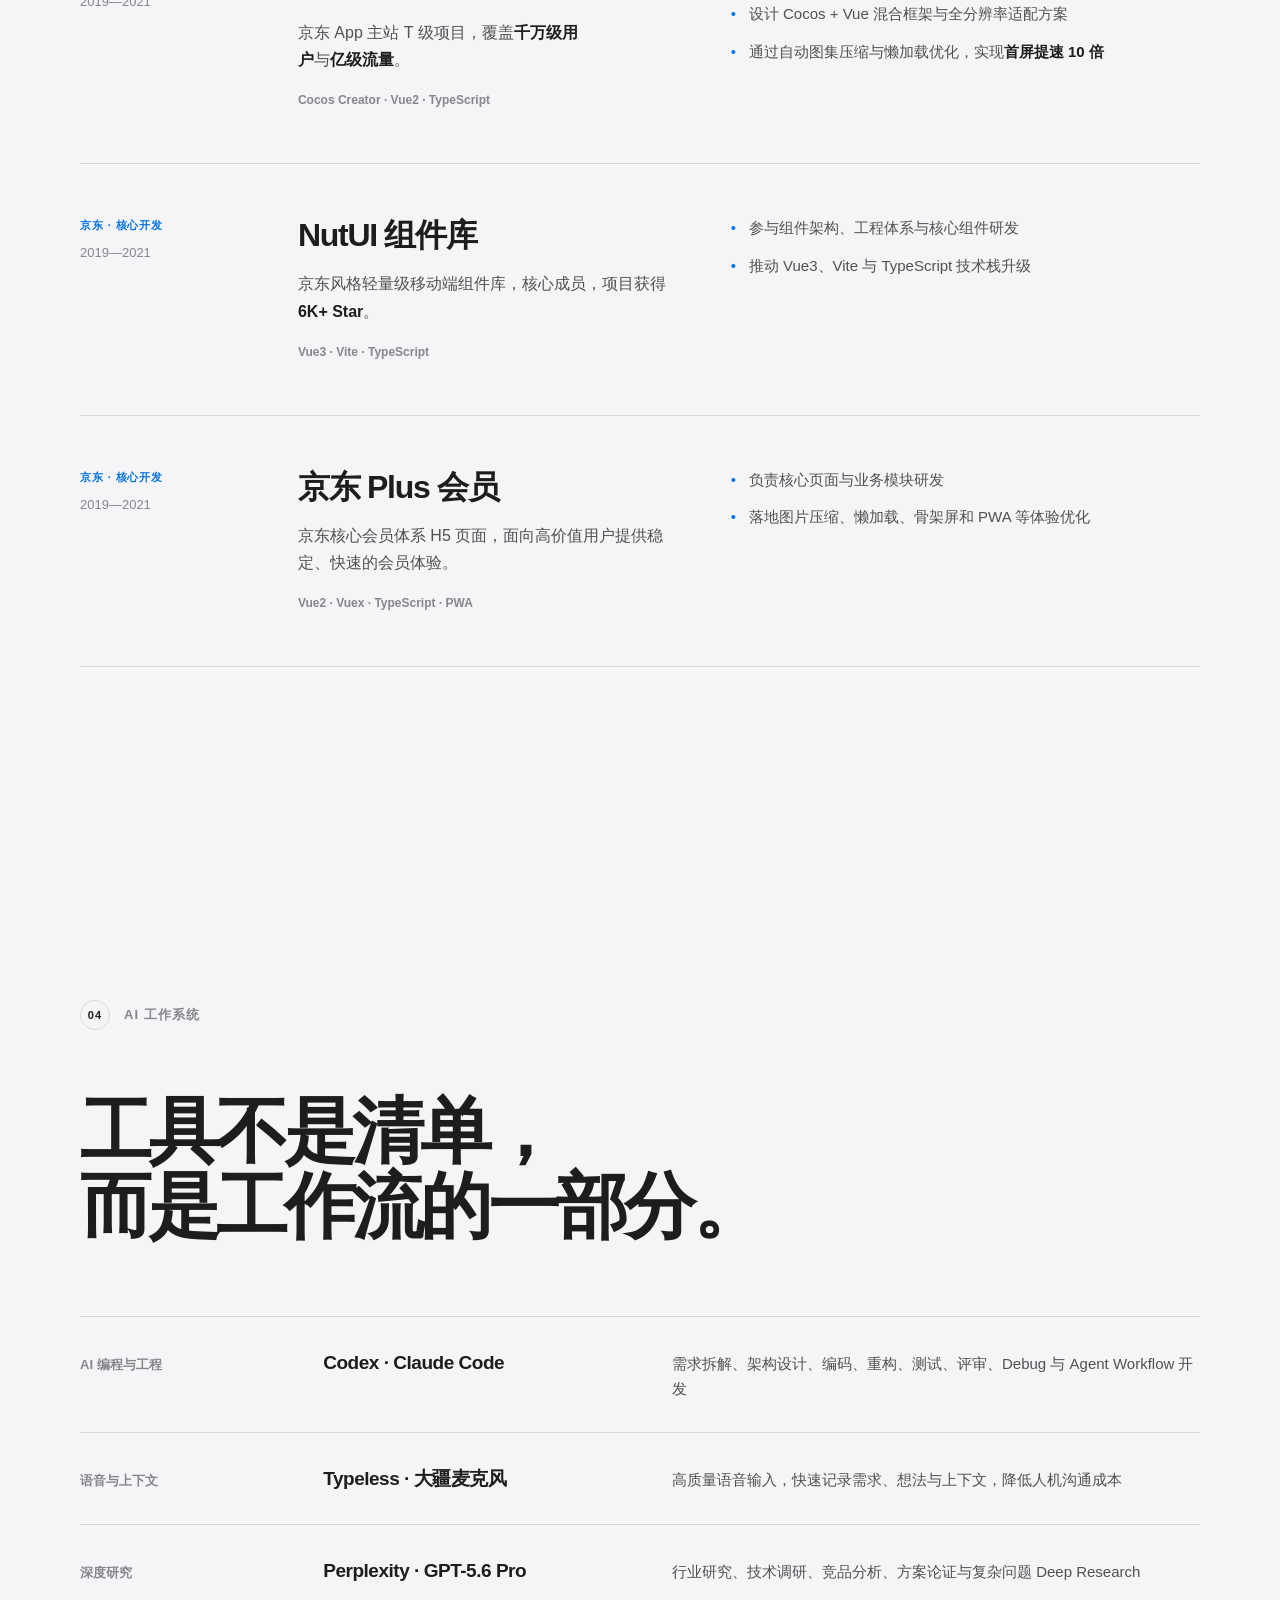
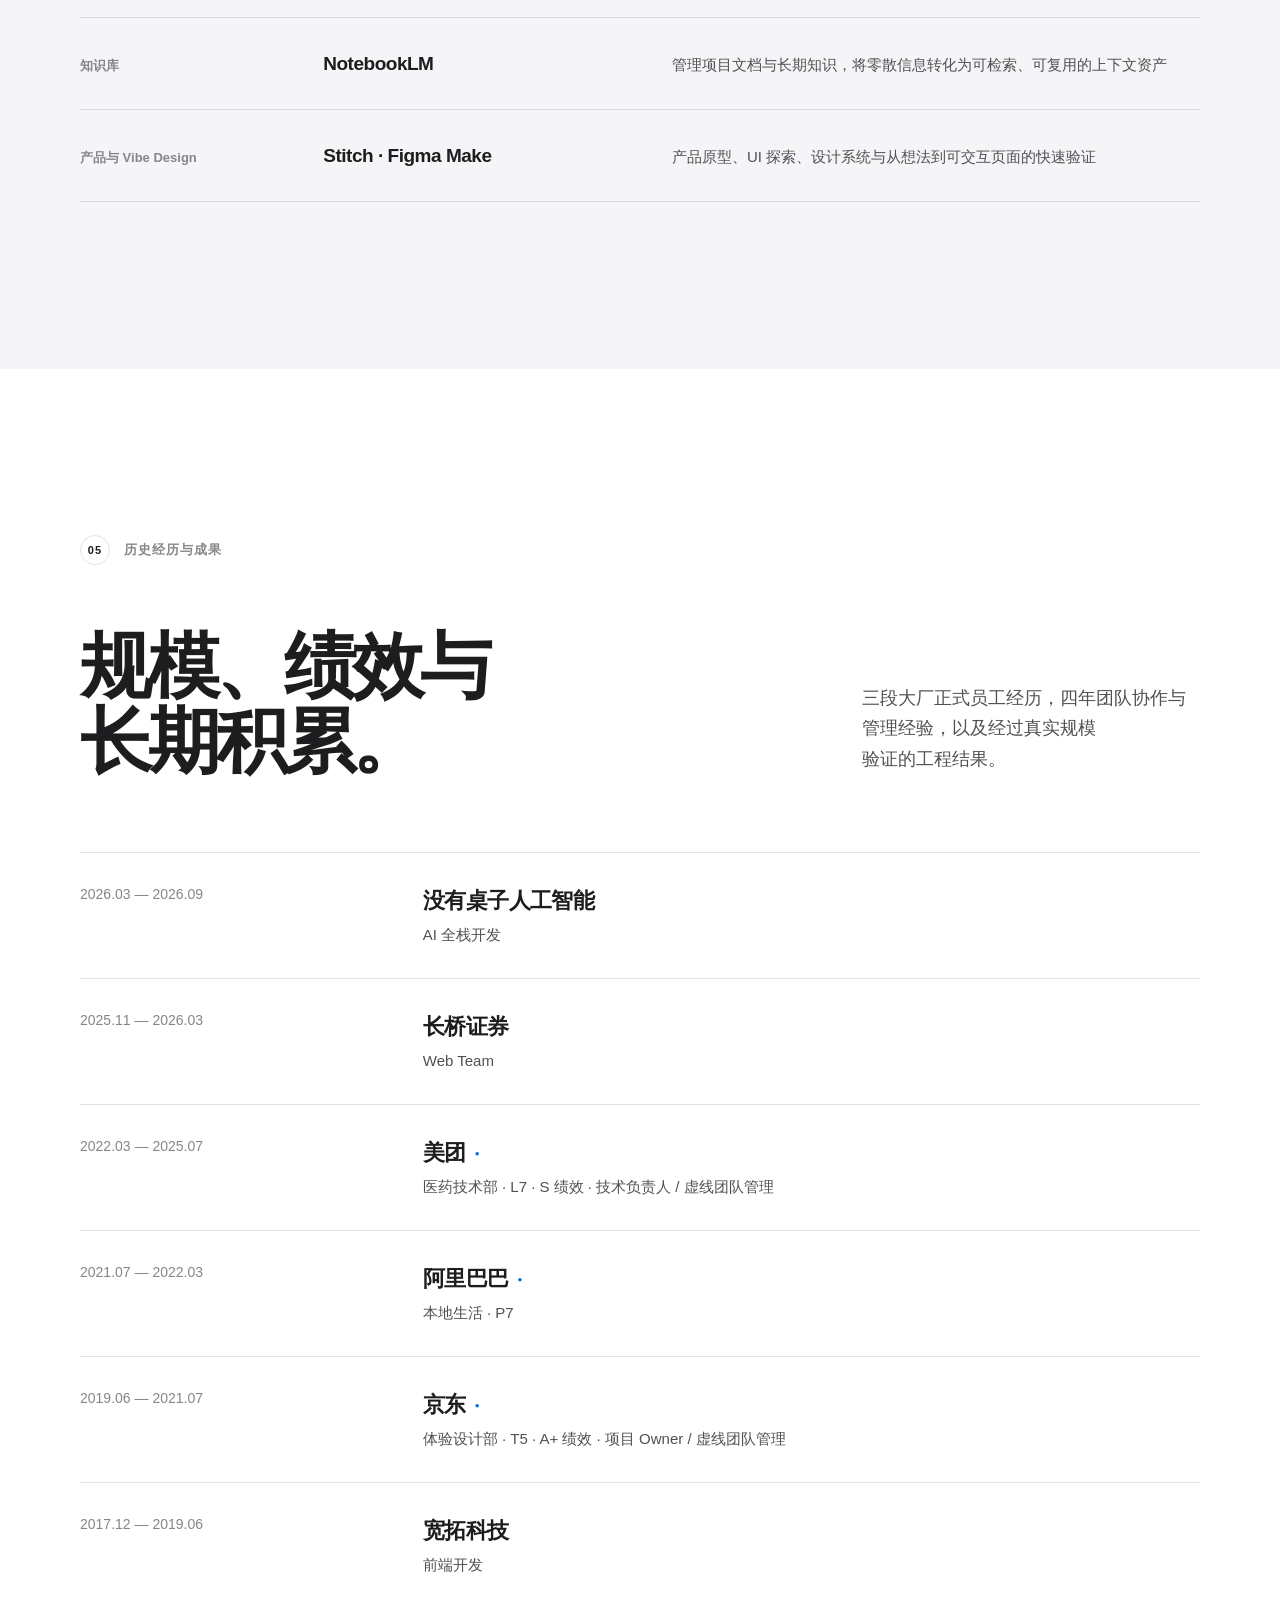
==== commit f37fbe31: "Clarify daily gateway traffic and active calling users" ====
--- a/index.html
+++ b/index.html
@@ -141,7 +141,7 @@
             <div class="project-copy">
               <p class="project-tag">独立完成 · 线上运行</p>
               <h3>NiceAPI 多模型网关与模型基础设施</h3>
-              <p>基于开源网关，独立完成二次开发、部署与运营，统一接入 OpenAI、Anthropic、Google 等模型 API，覆盖模型兼容、订阅商品、用量计费、提示词审计与管理控制台。当前线上正常运行，服务 <strong>20+ 用户，日均处理 50 亿 Token</strong>。</p>
+              <p>基于开源网关，独立完成二次开发、部署与运营，统一接入 OpenAI、Anthropic、Google 等模型 API，覆盖模型兼容、订阅商品、用量计费、提示词审计与管理控制台。当前线上正常运行，服务<strong>每日 20+ 调用用户，日均处理 50 亿 Token</strong>（按日统计、每日重置）。</p>
               <ul class="inline-list" aria-label="核心能力">
                 <li>统一接入</li><li>动态路由</li><li>故障切换</li><li>限流鉴权</li><li>Token 统计</li><li>成本与审计</li><li>可观测性</li>
               </ul>
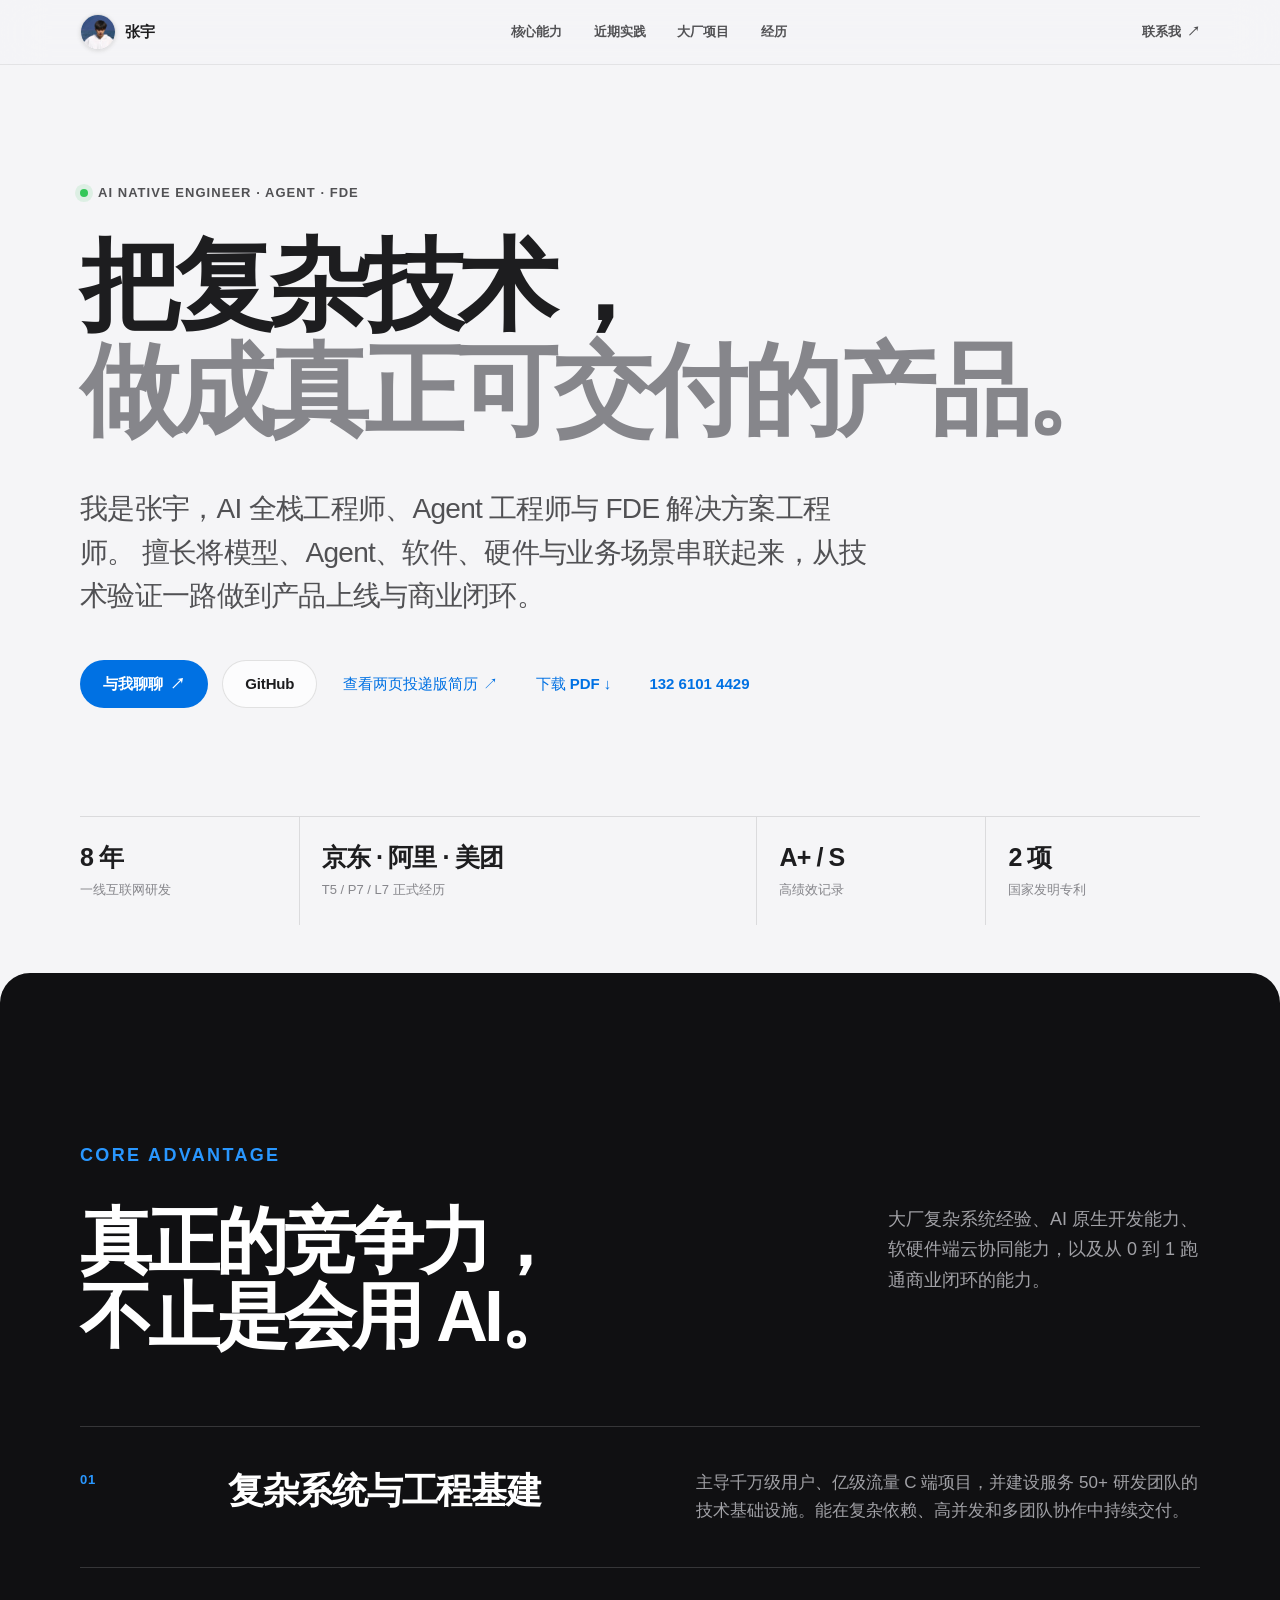
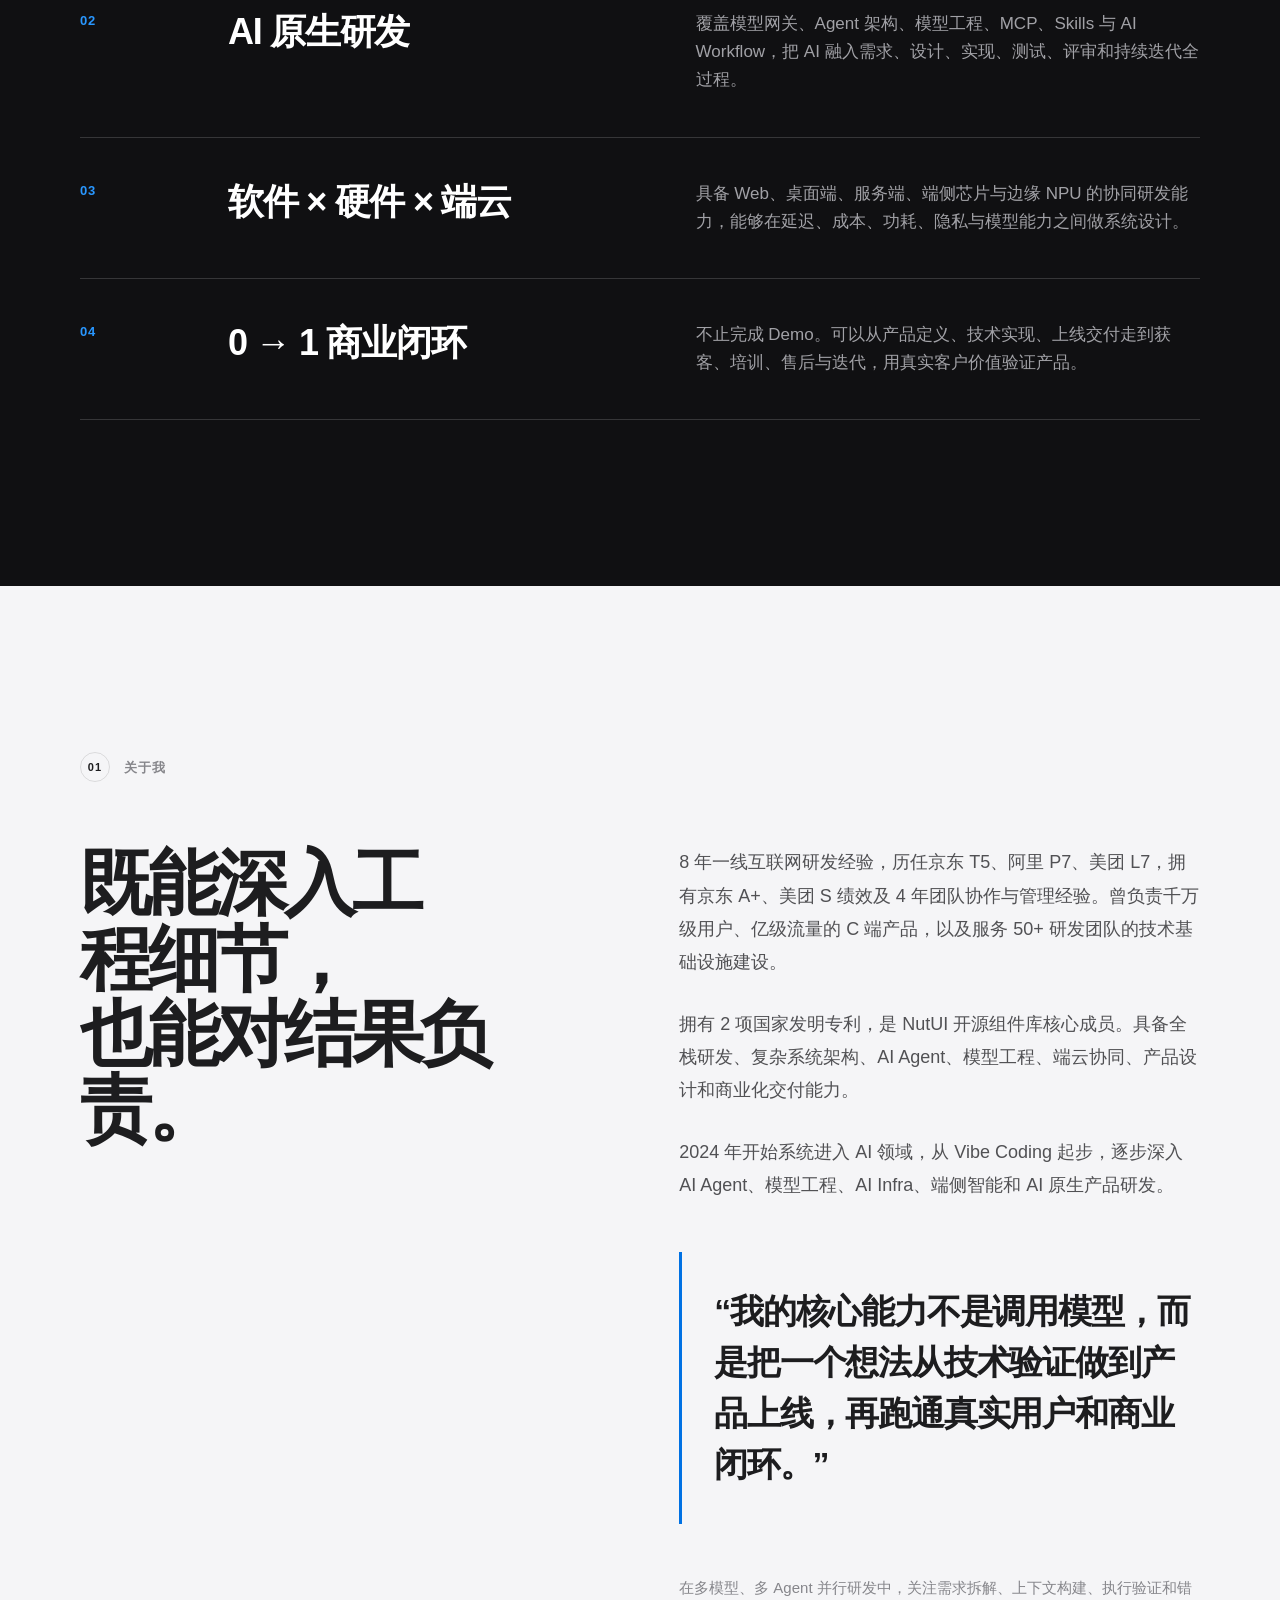
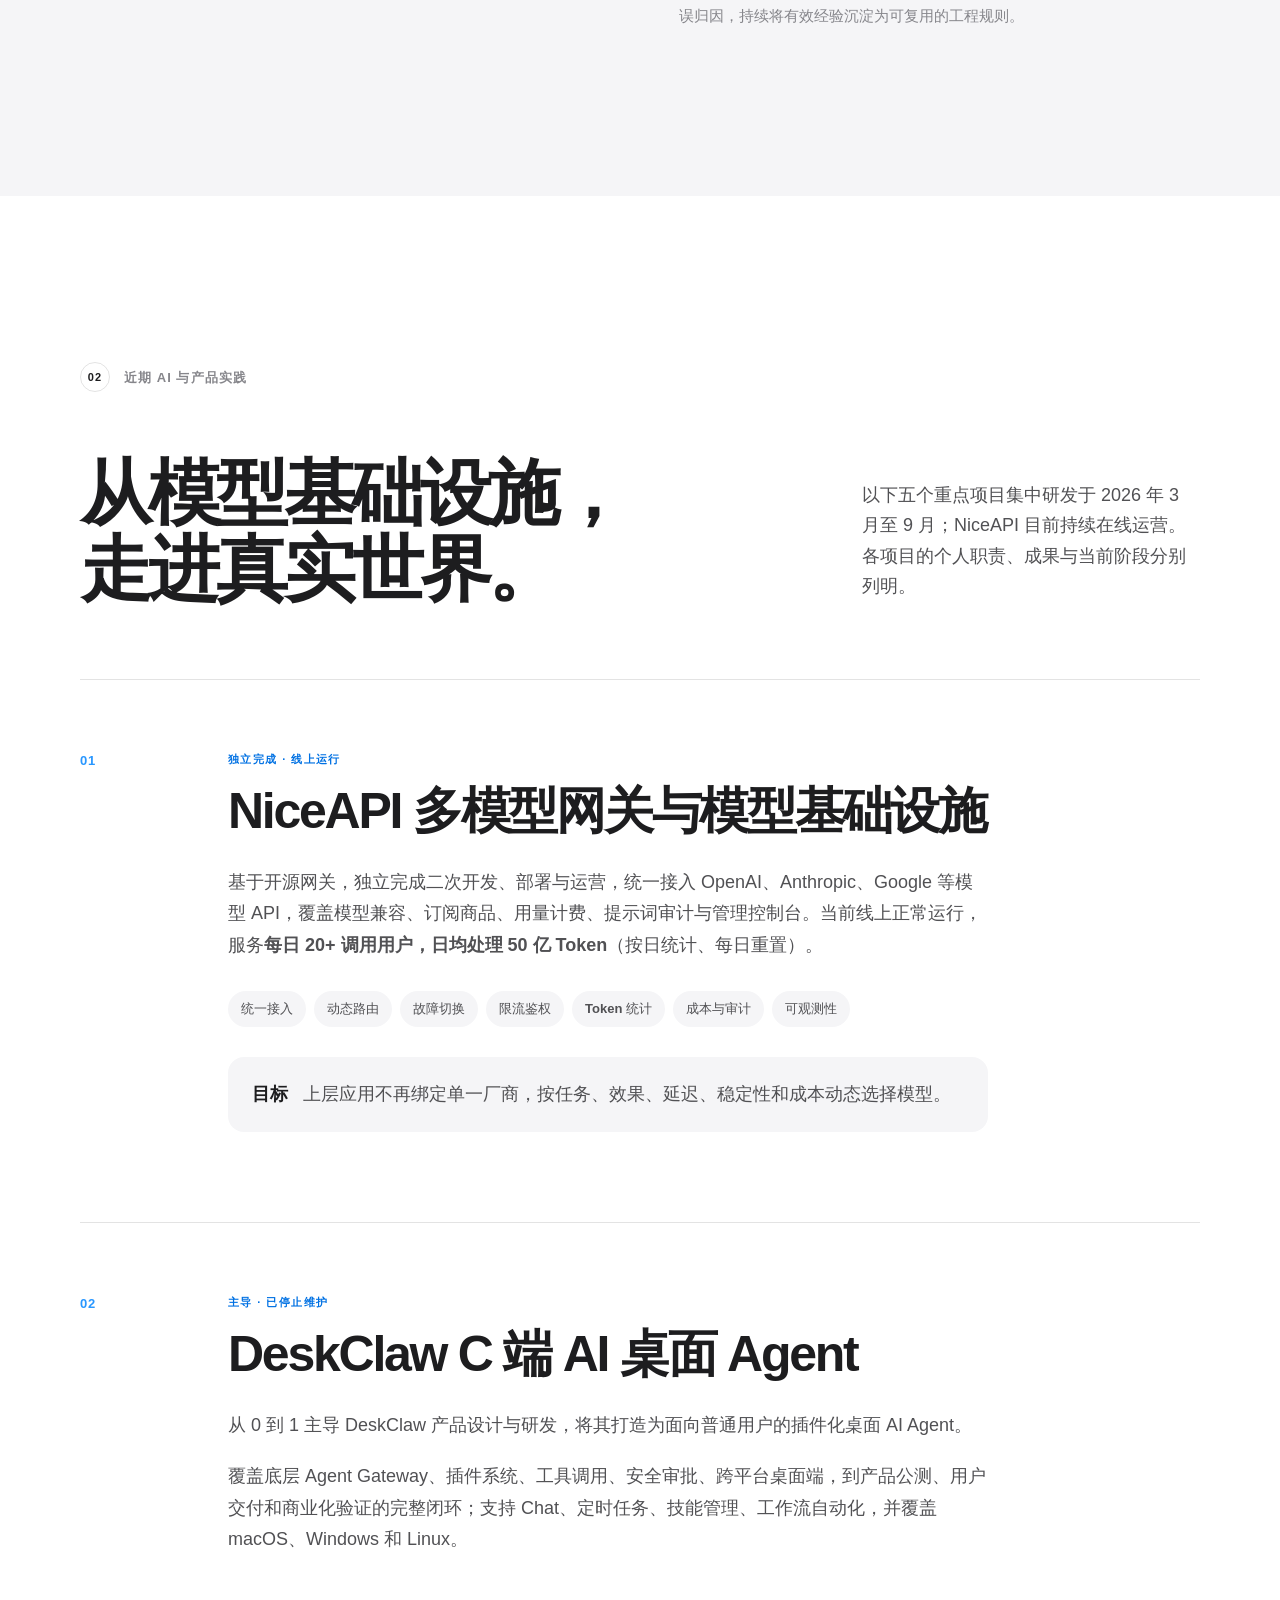
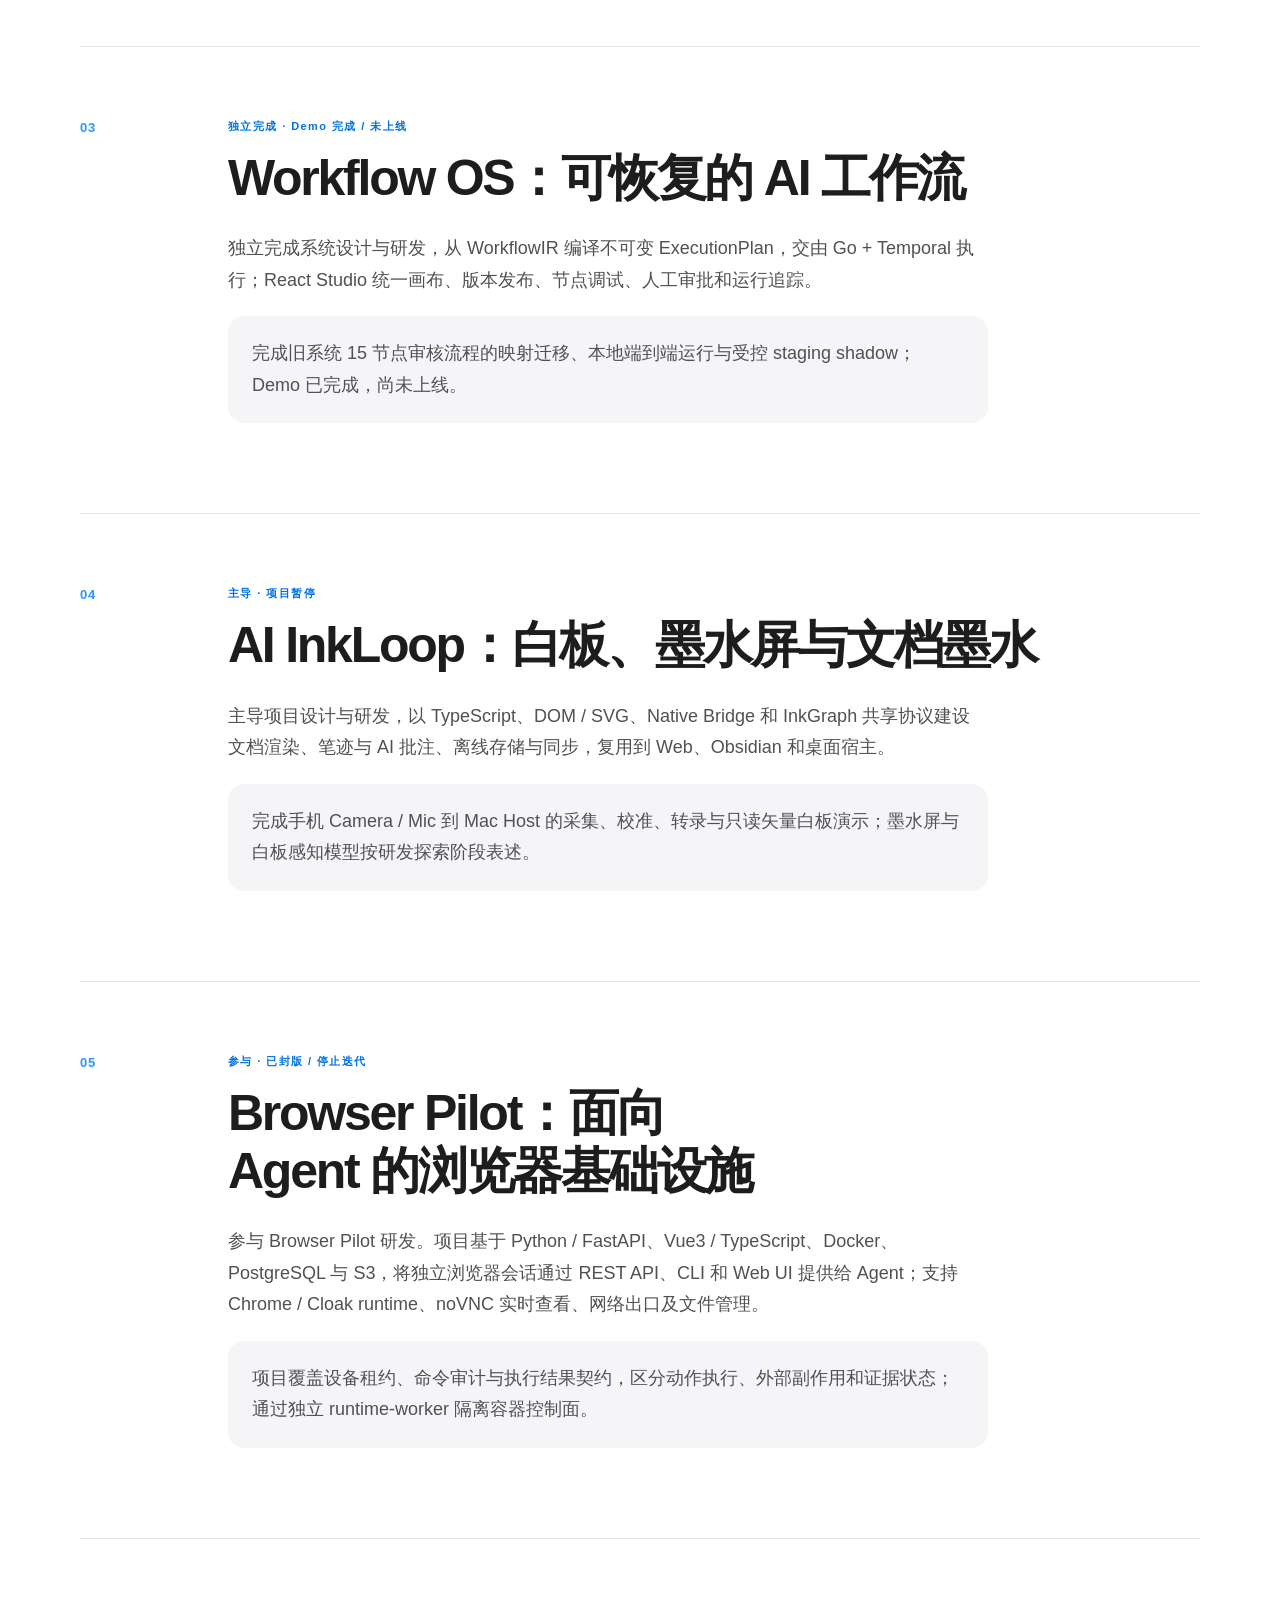
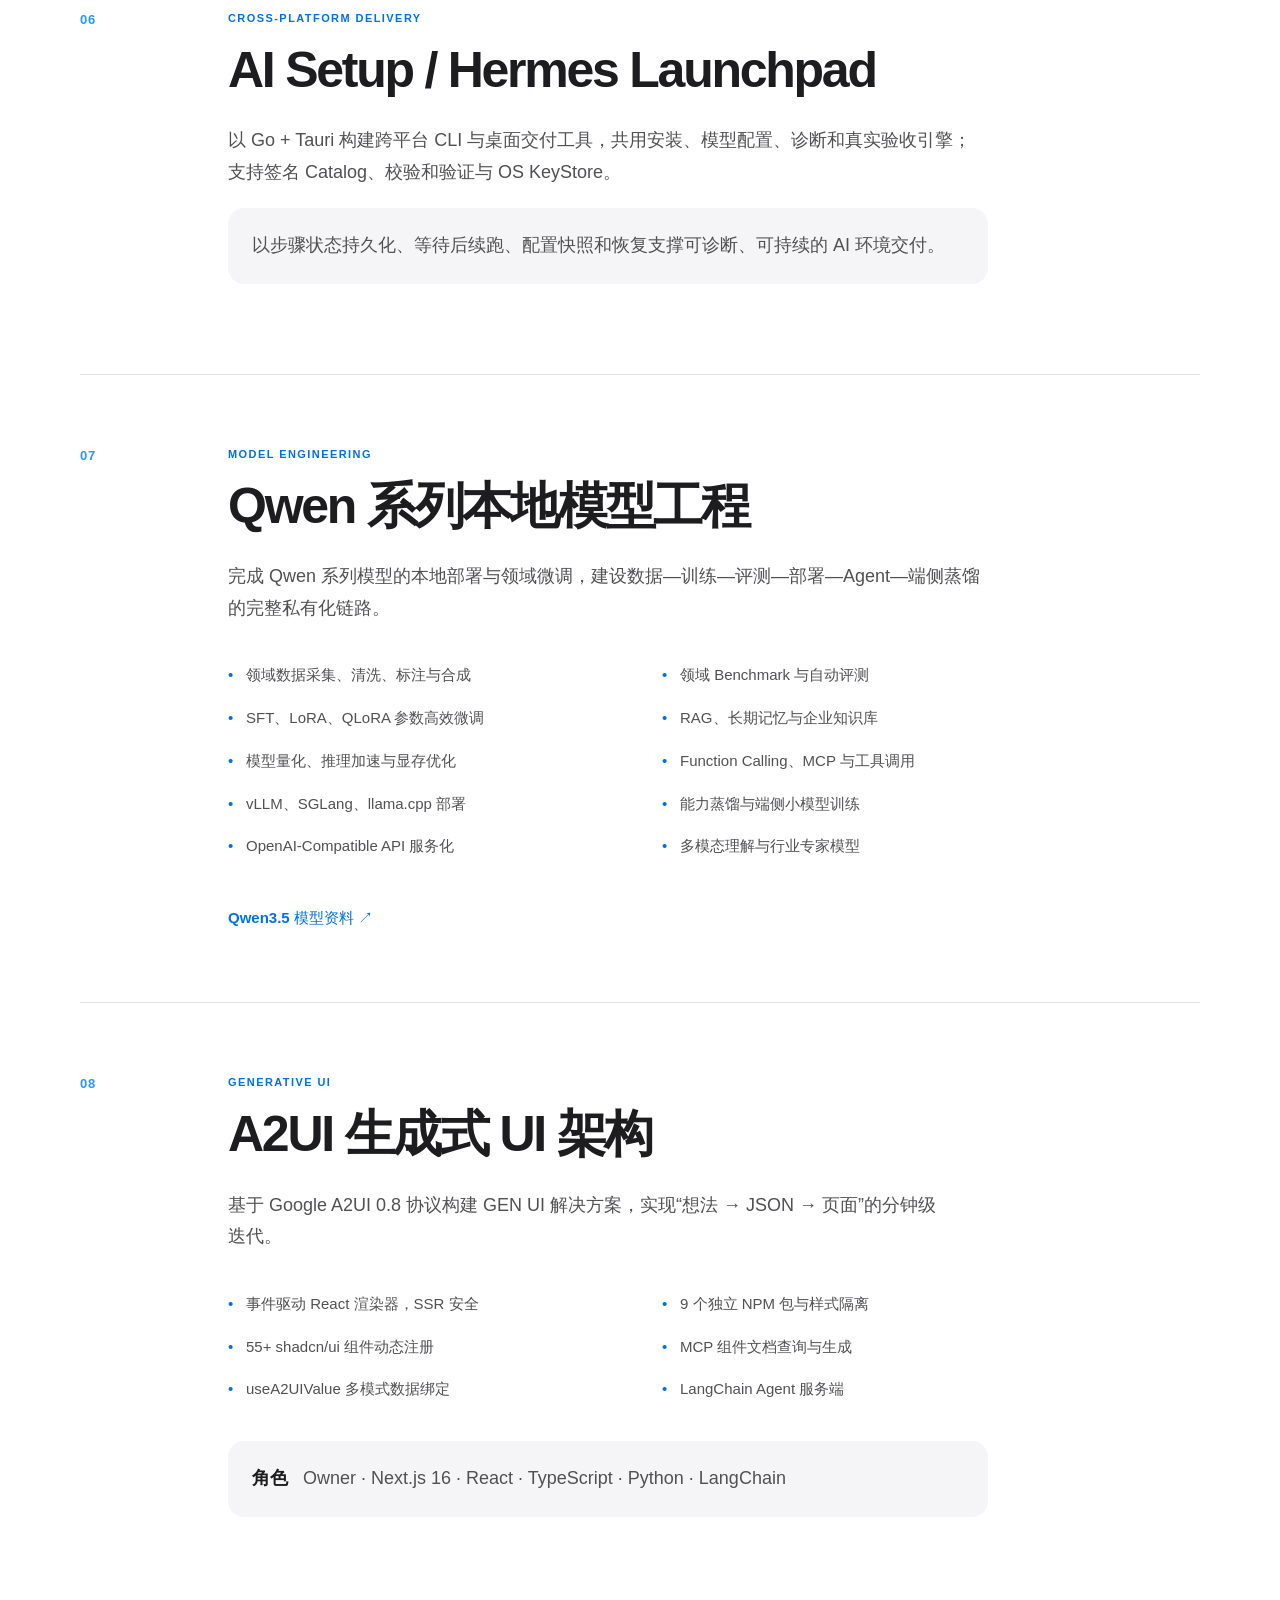
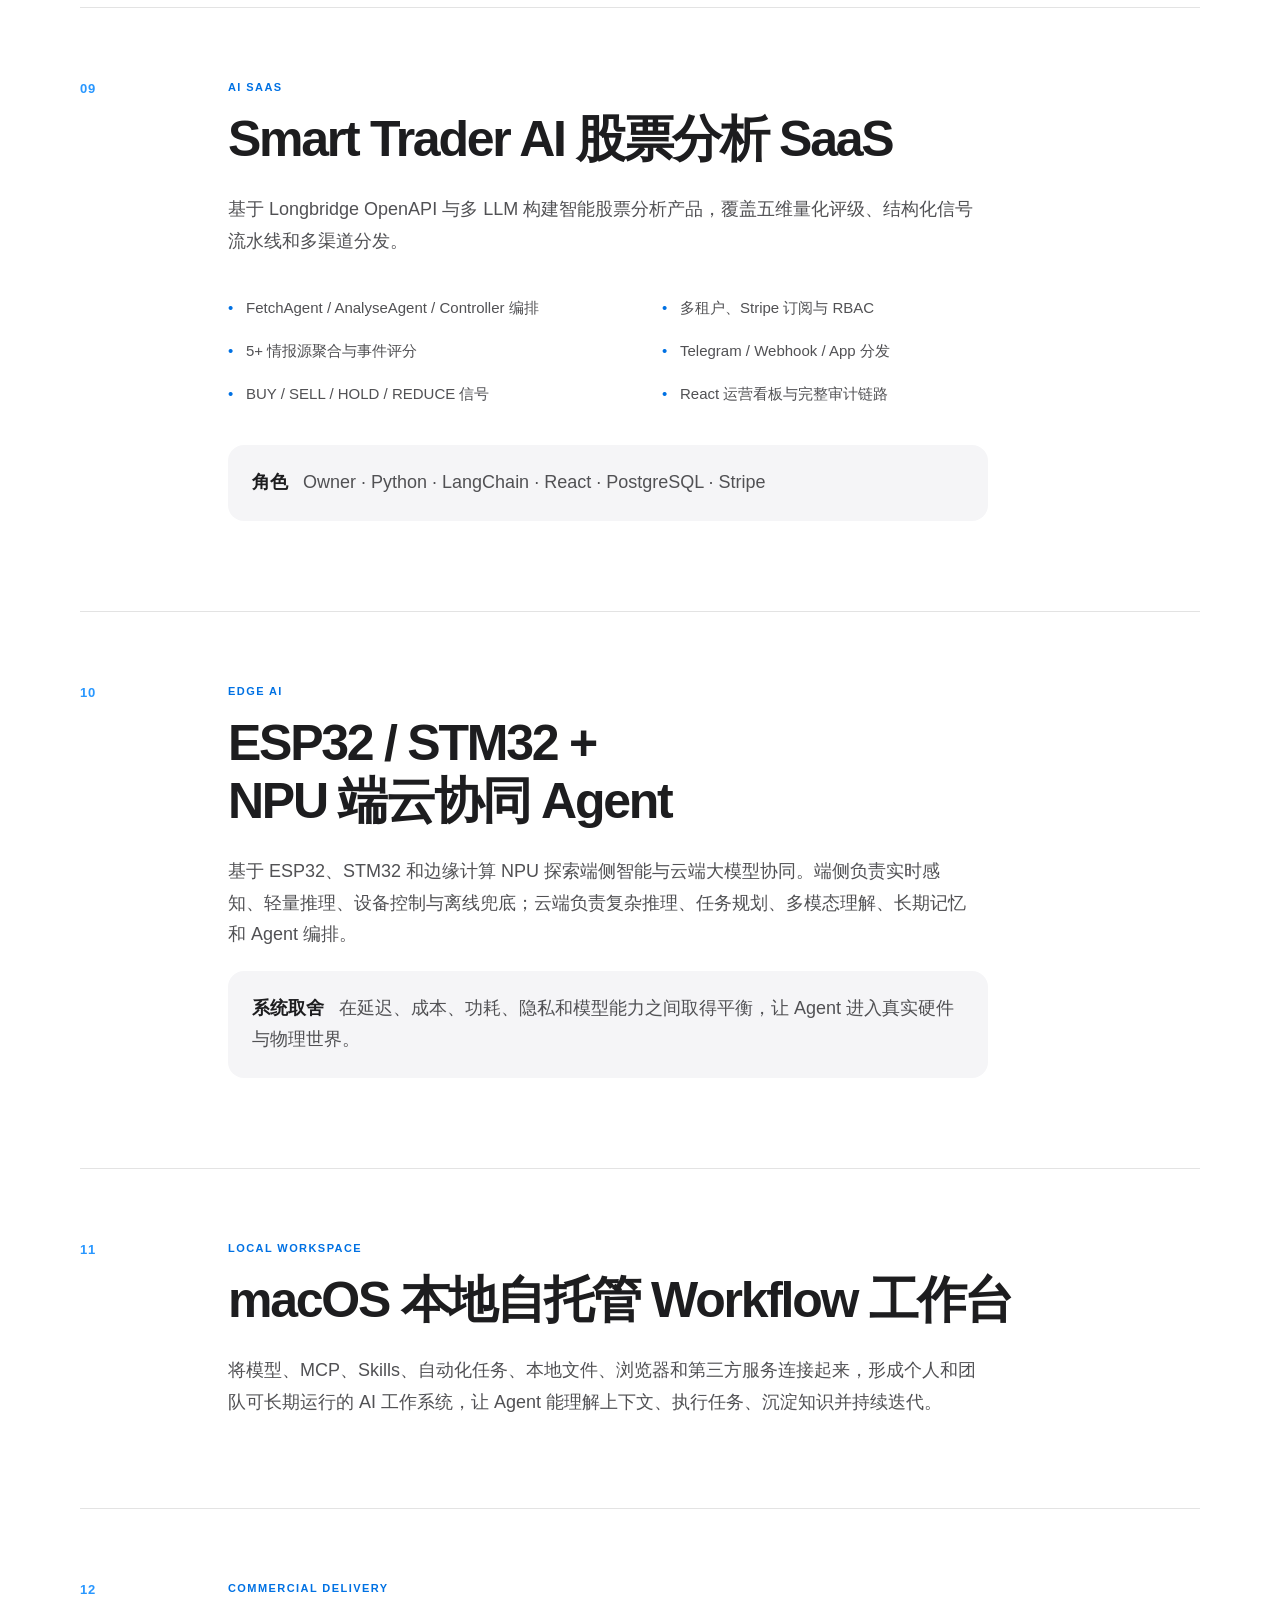
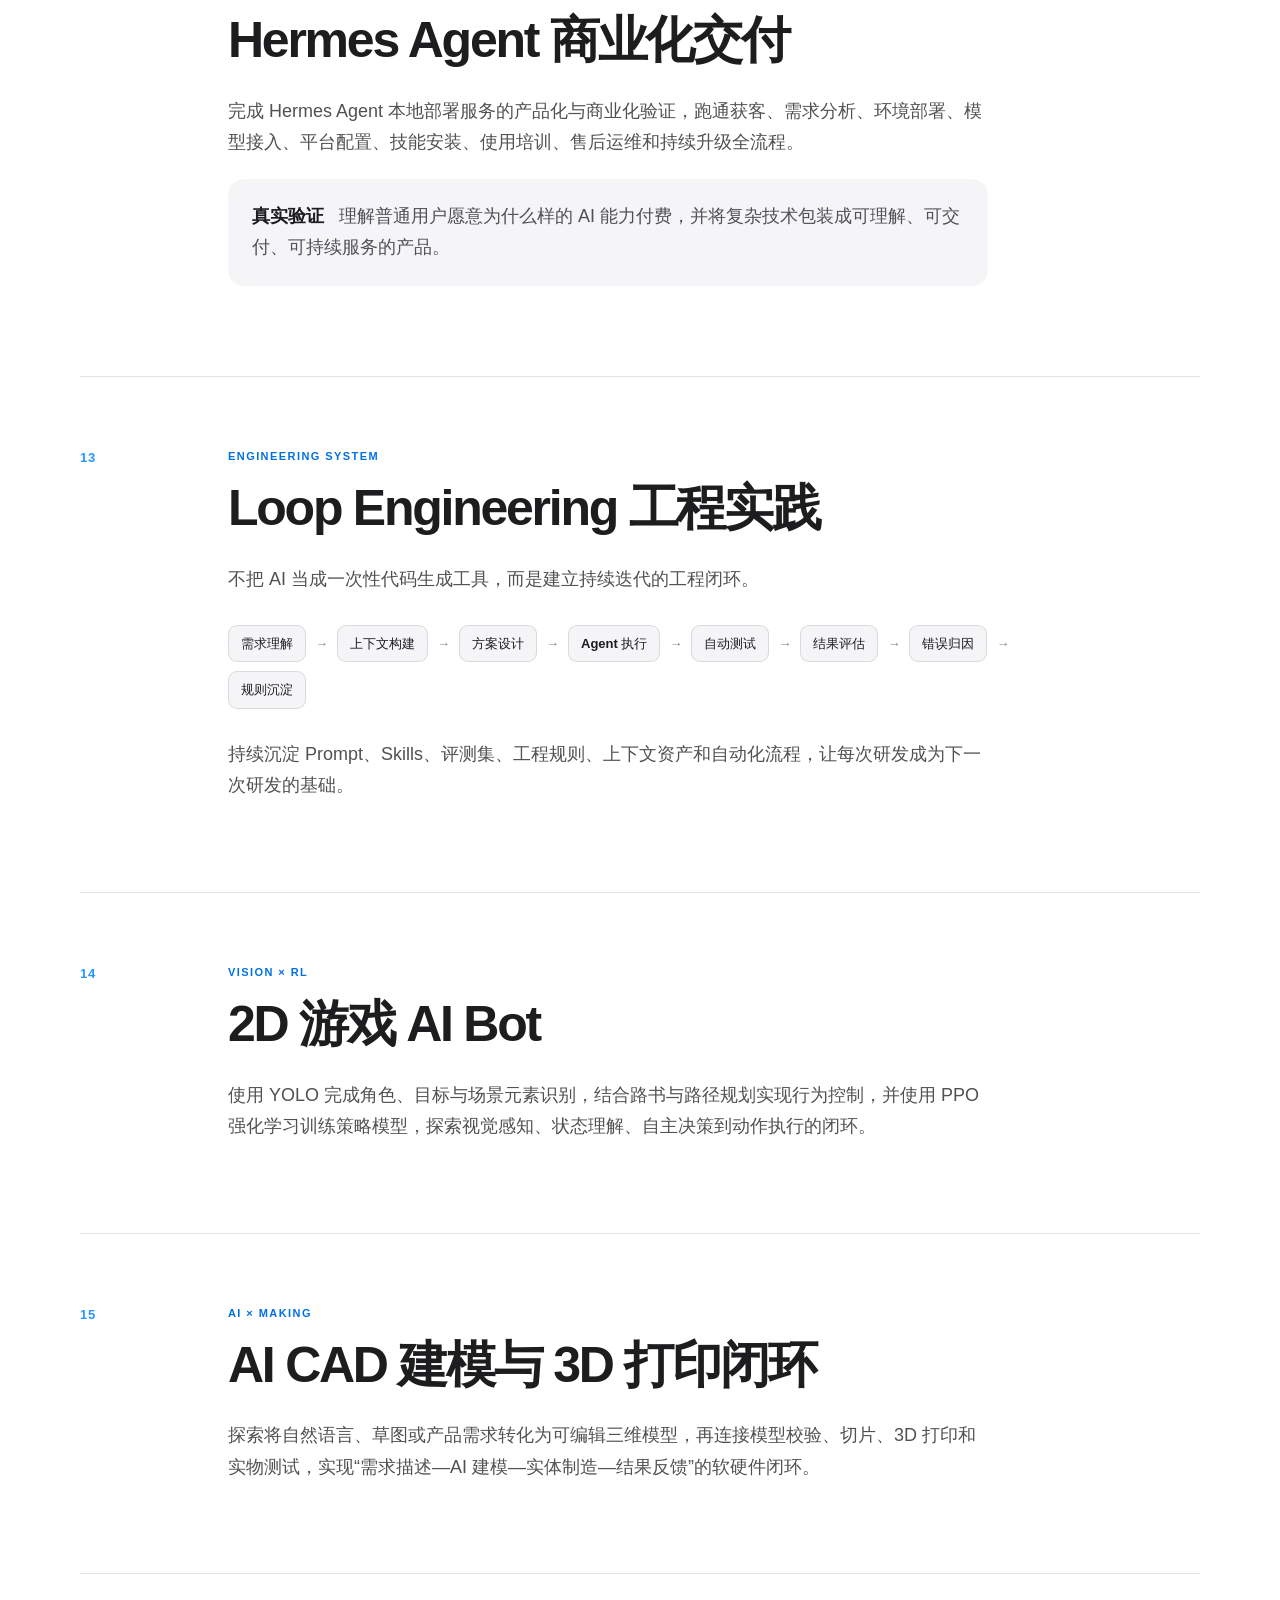
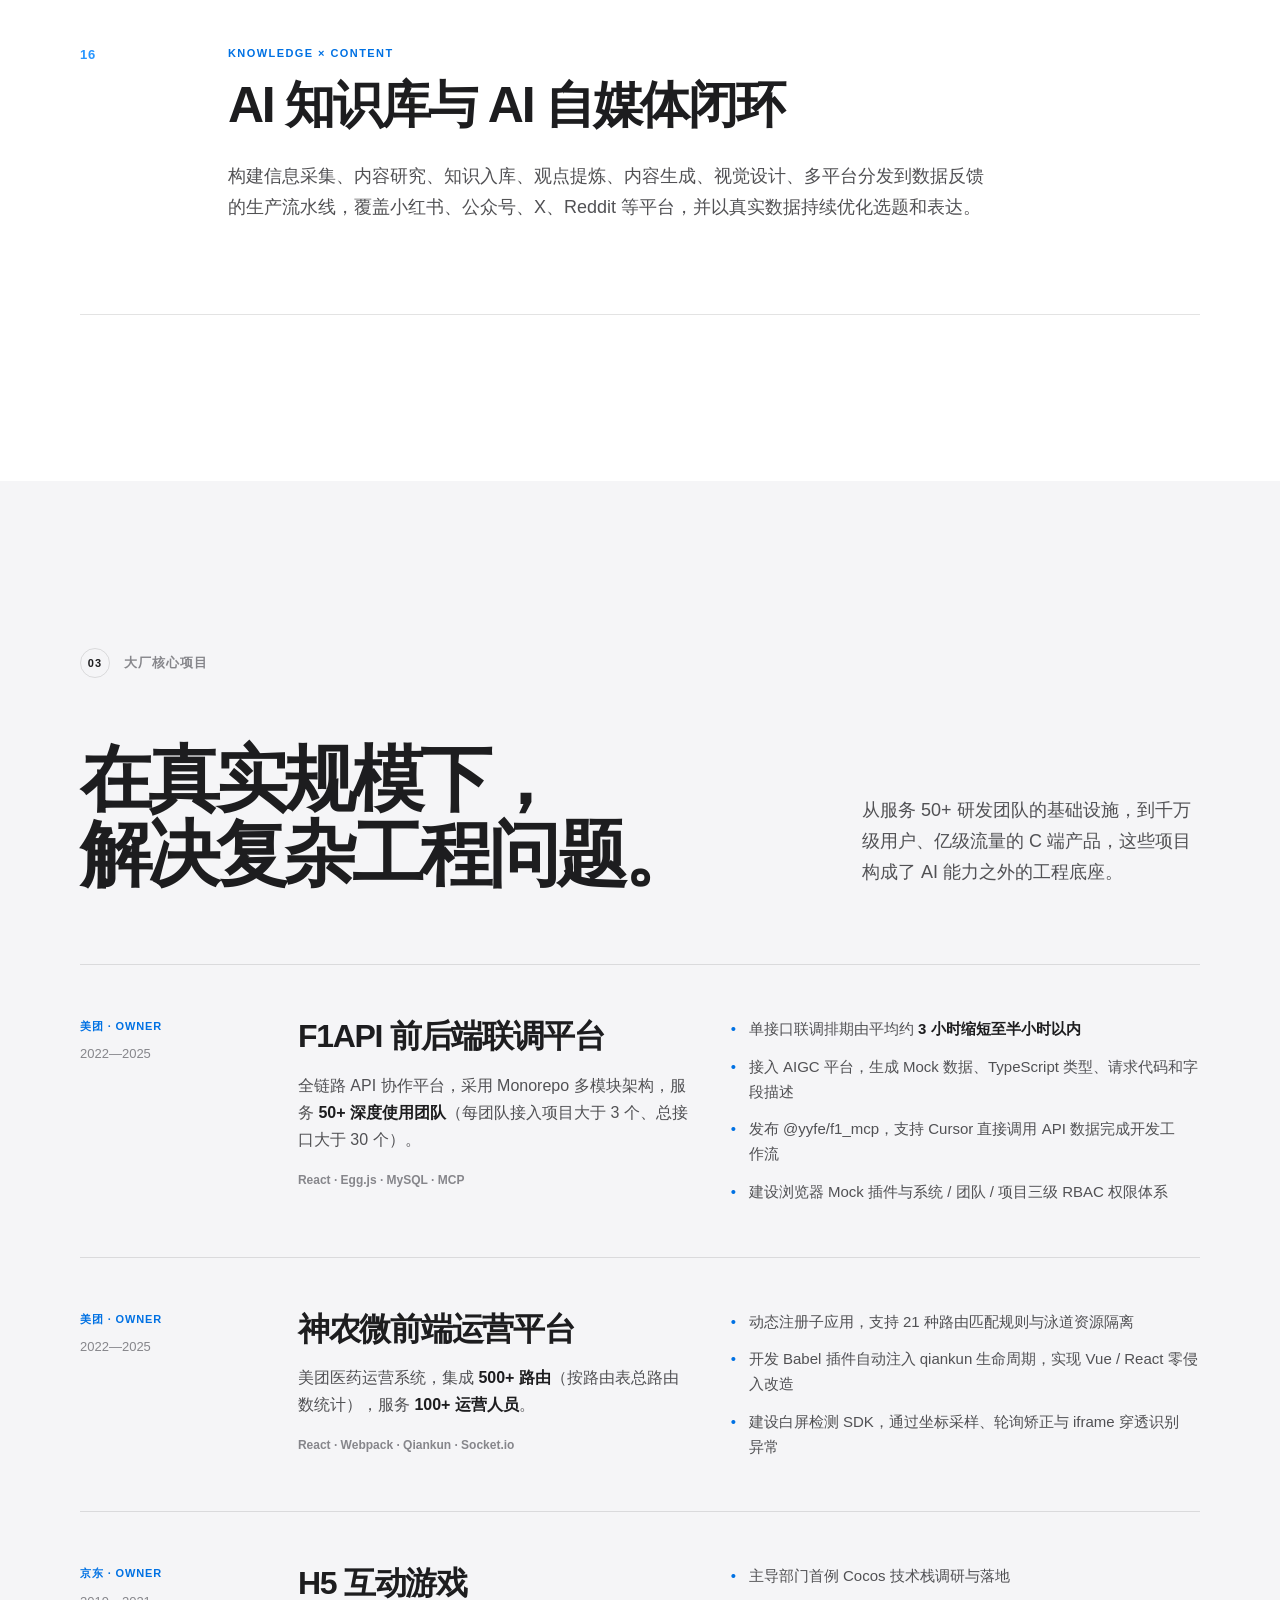
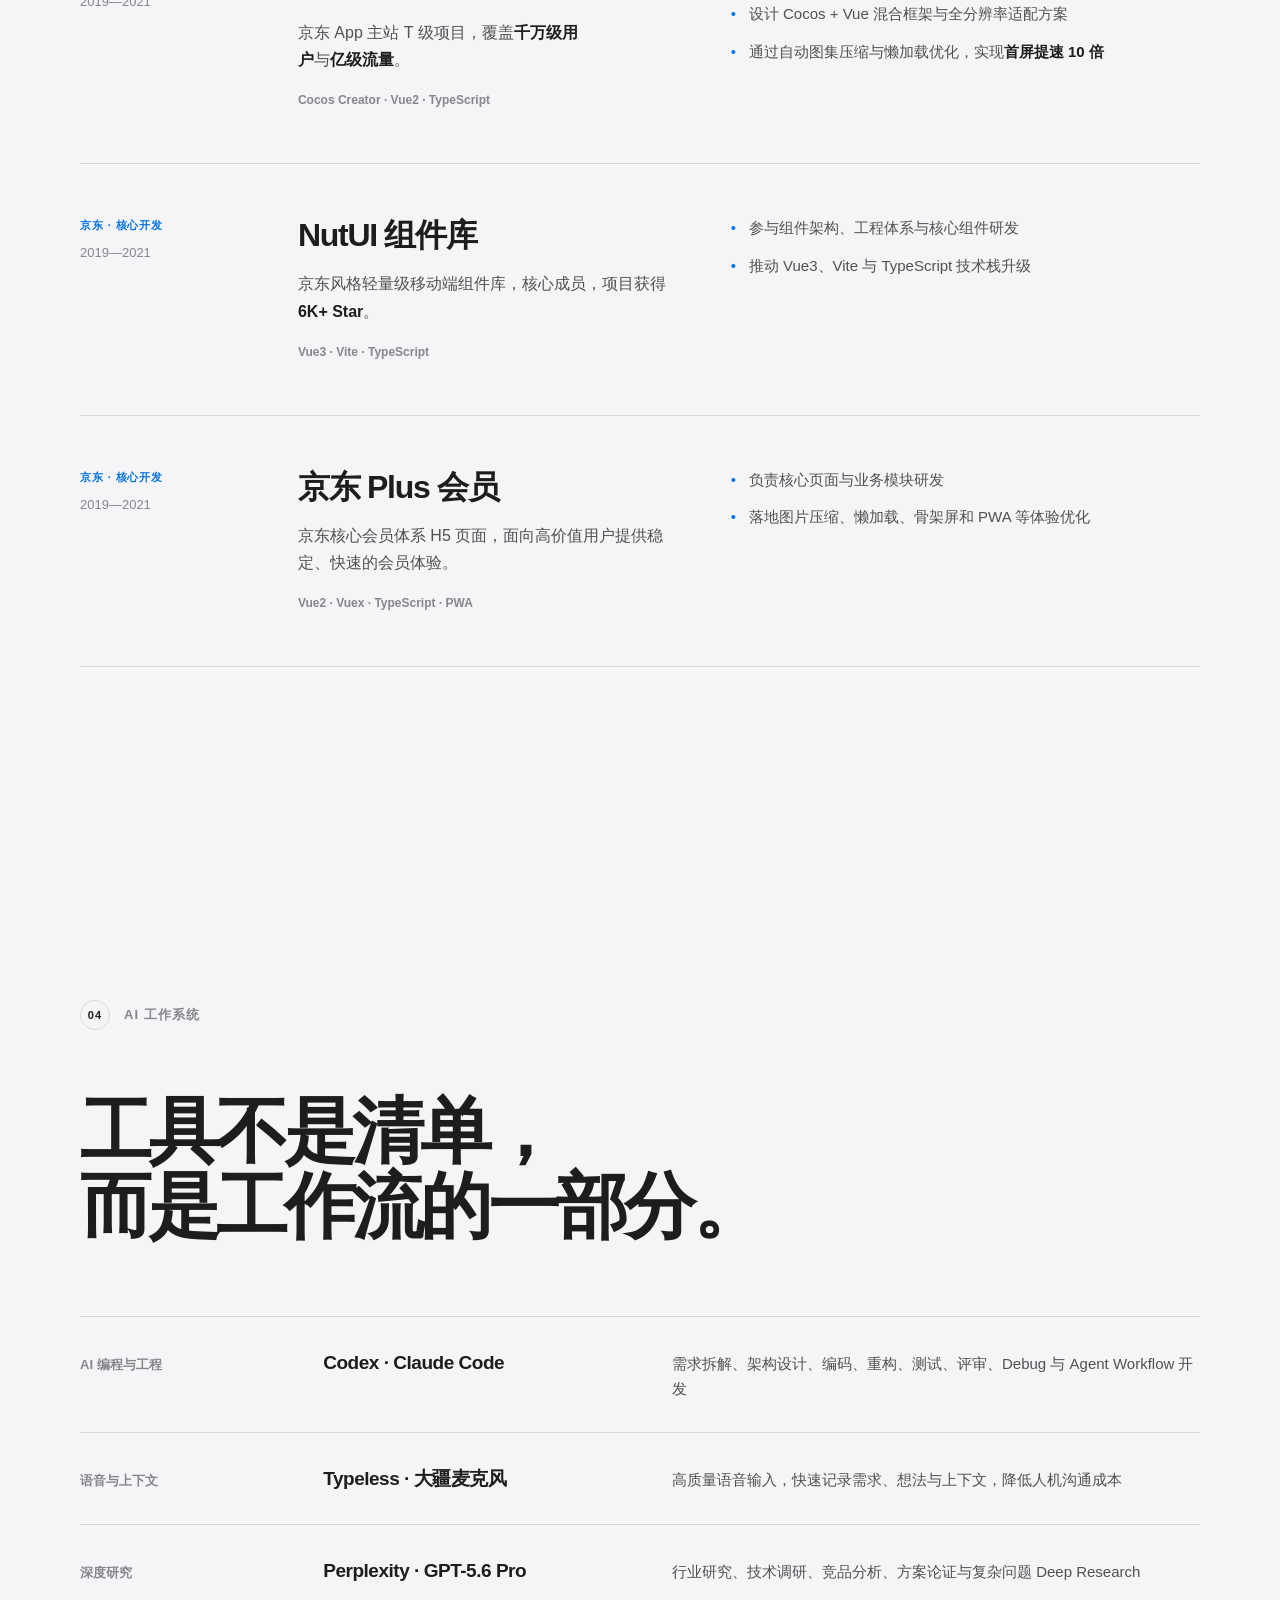
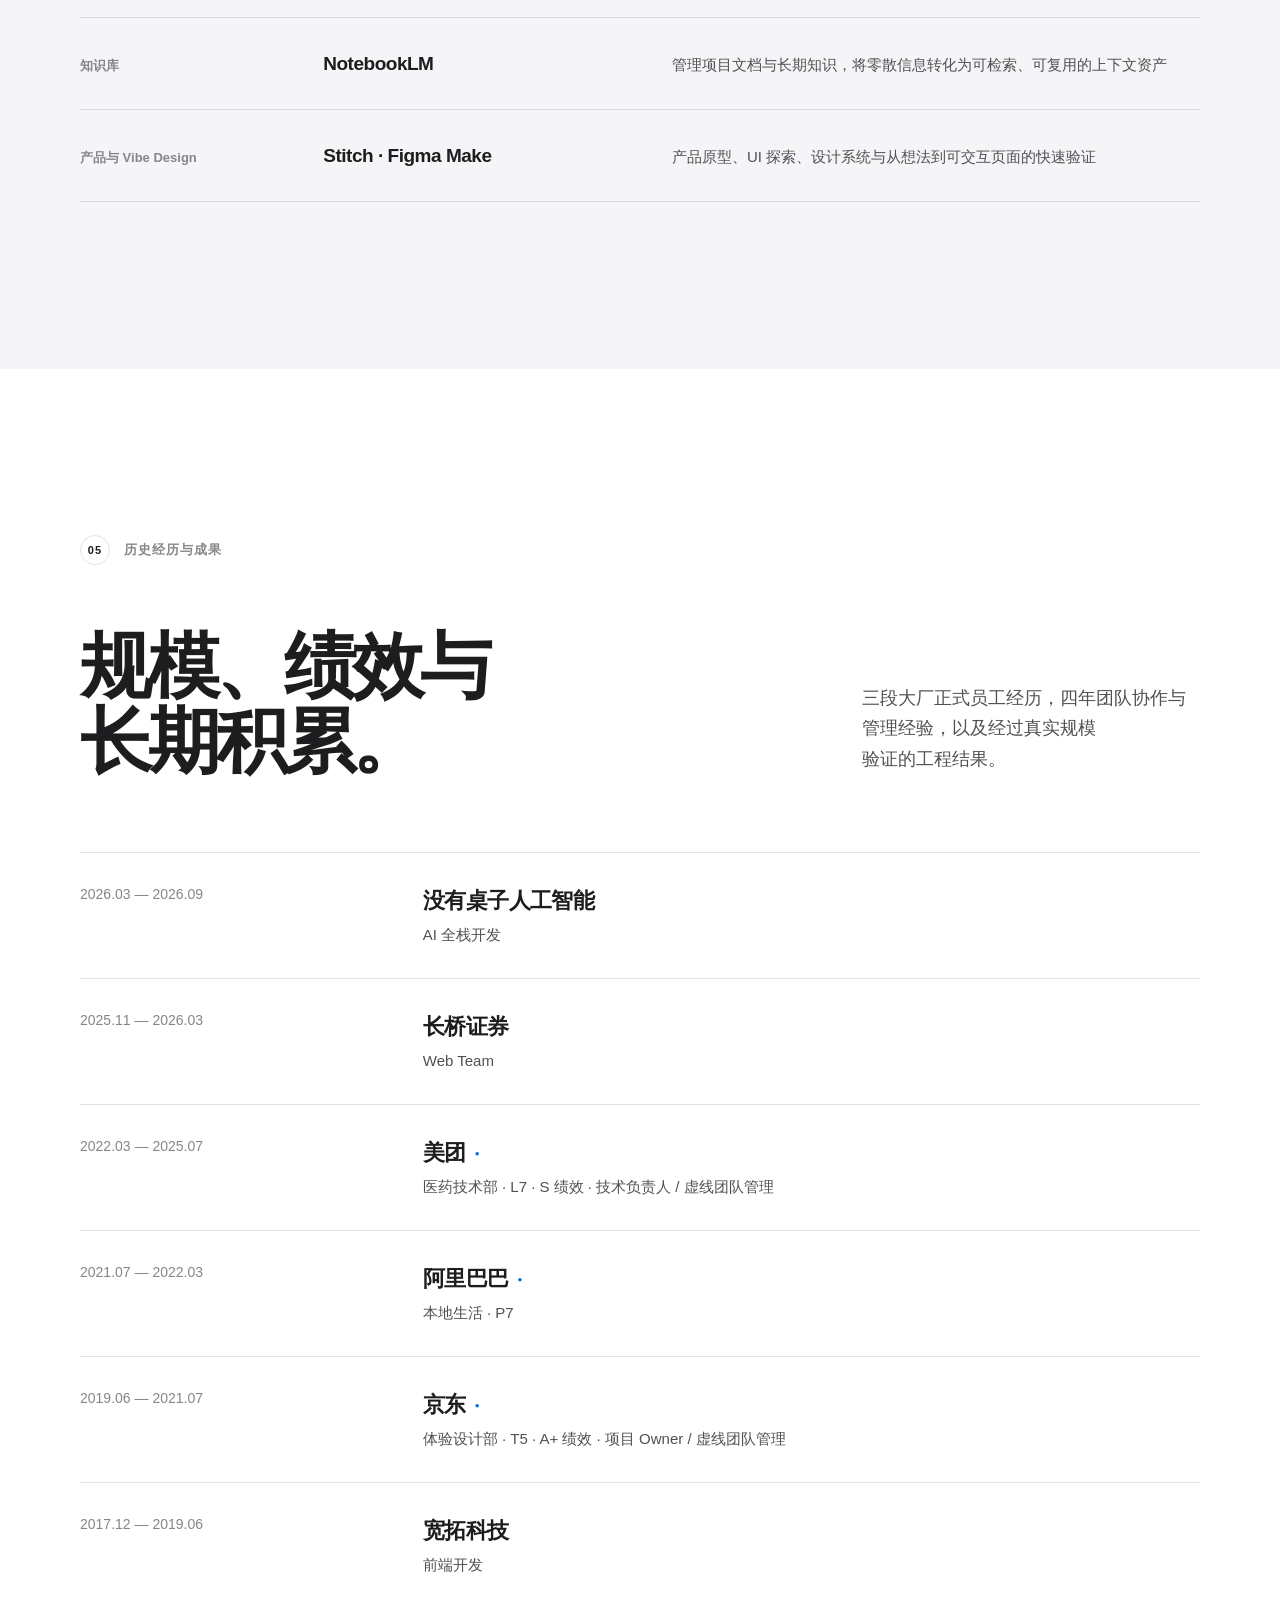
==== commit 8b13f3a3: "Record confirmed AI project development period" ====
--- a/index.html
+++ b/index.html
@@ -132,7 +132,7 @@
         <div class="section-label reveal"><span>02</span> 近期 AI 与产品实践</div>
         <div class="section-heading reveal">
           <h2 id="building-title">从模型基础设施，<br>走进真实世界。</h2>
-          <p>这些并行实践共同指向一件事：建立可运行、可评测、可交付、可持续进化的 <span class="nowrap">AI 产品系统。</span></p>
+          <p>以下五个重点项目集中研发于 2026 年 3 月至 9 月；NiceAPI 目前持续在线运营。各项目的个人职责、成果与当前阶段分别列明。</p>
         </div>
 
         <div class="project-list">
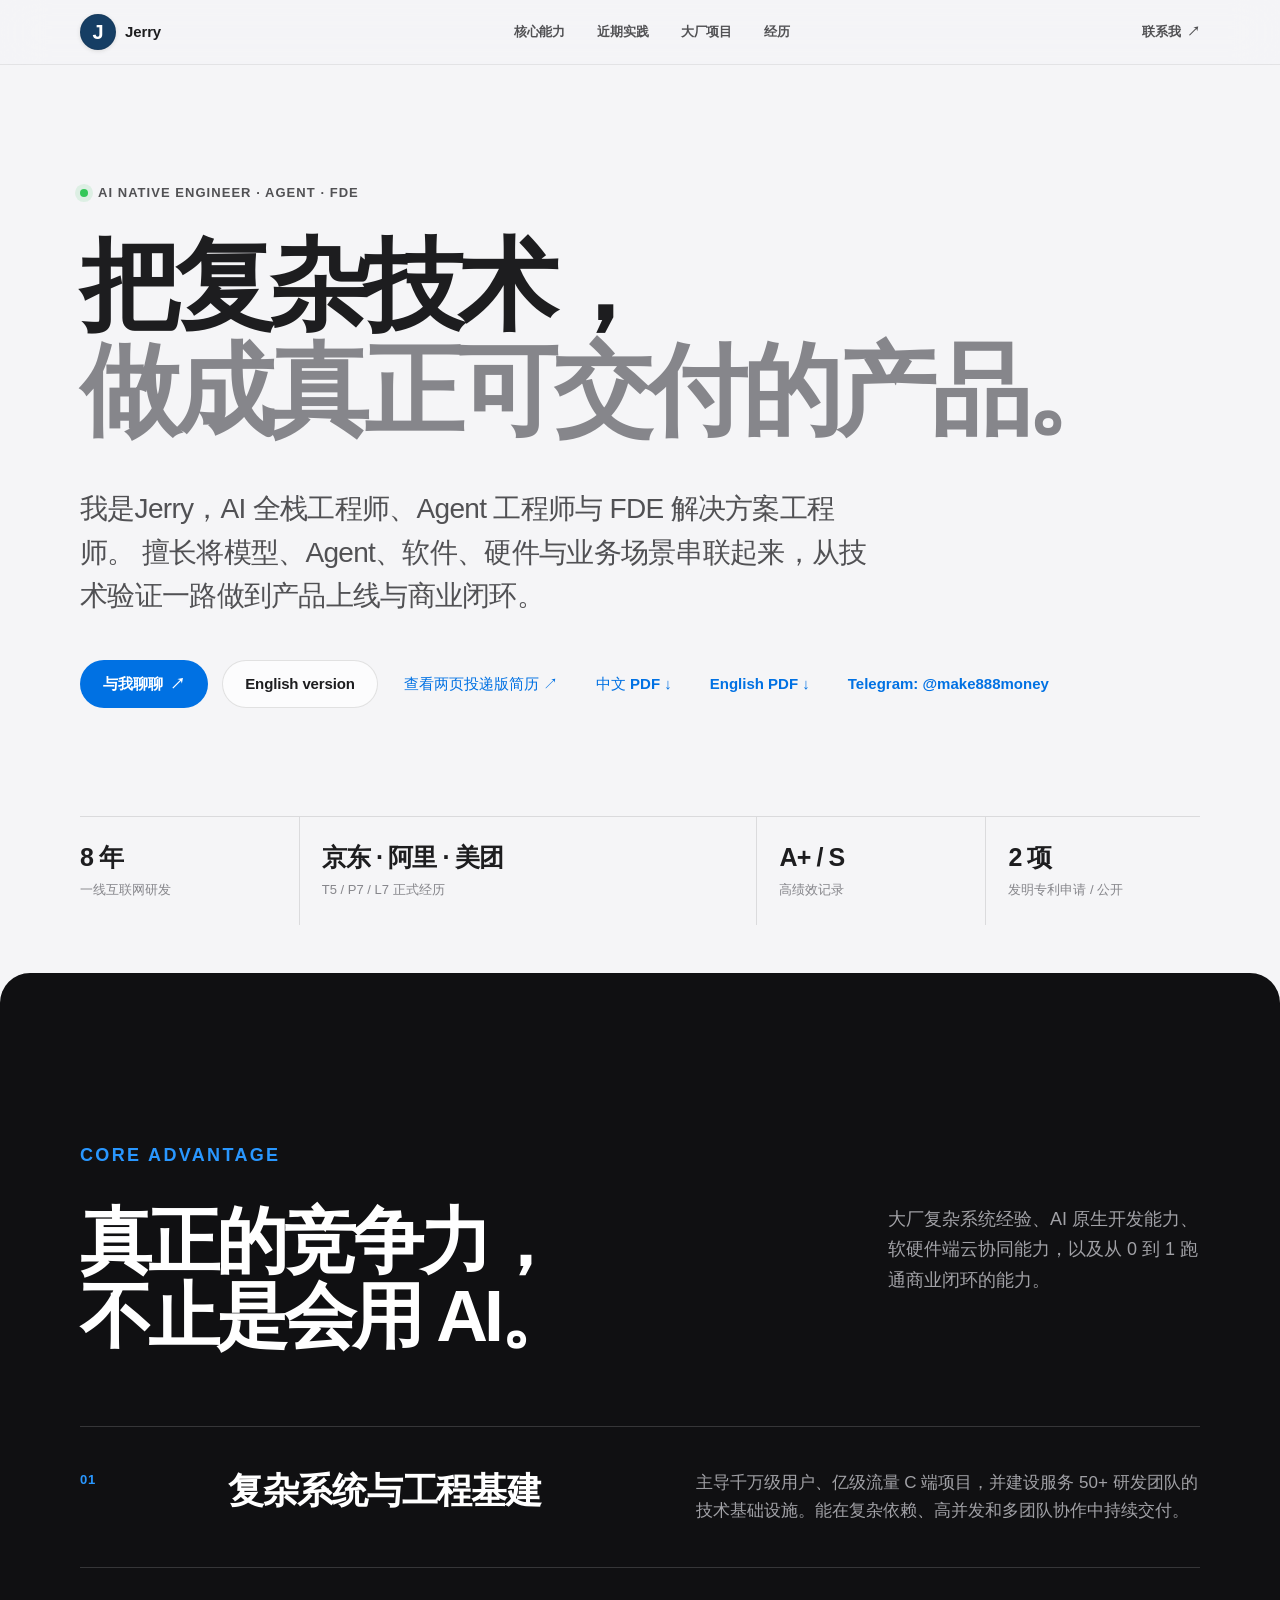
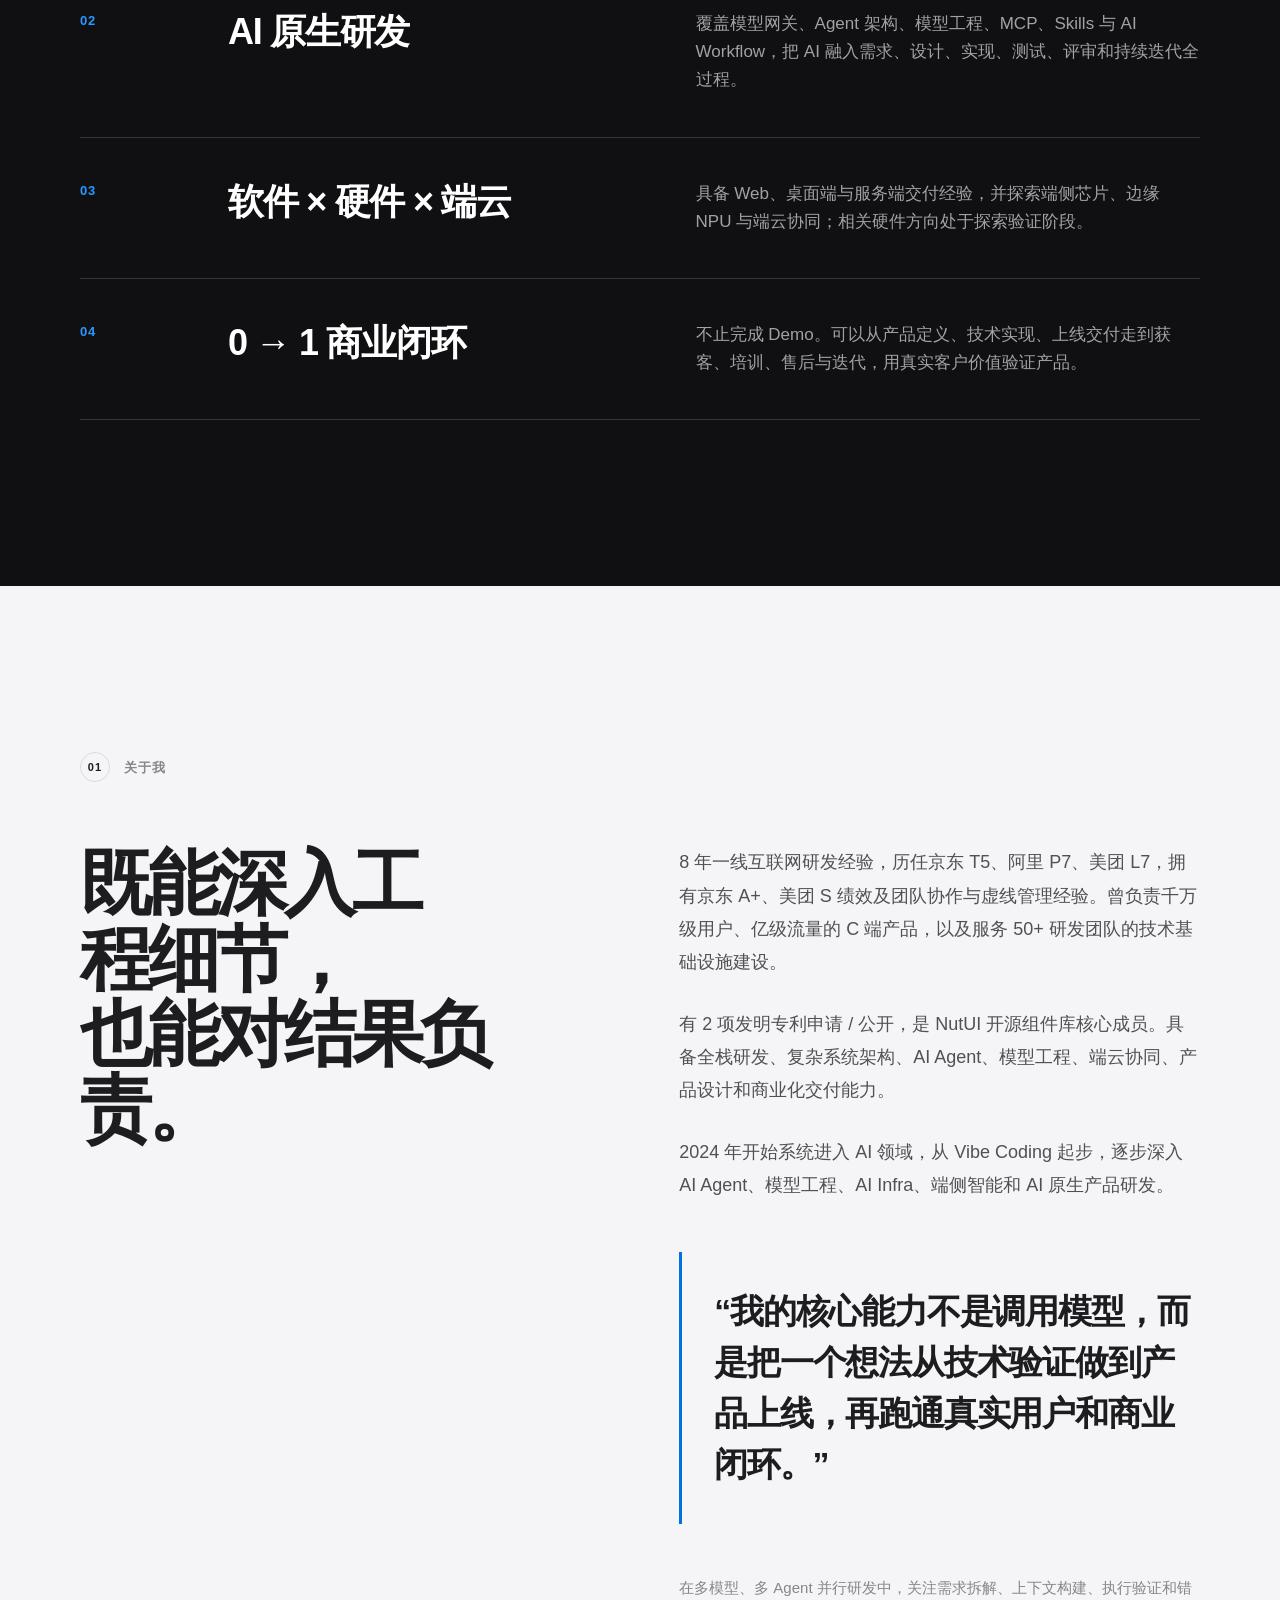
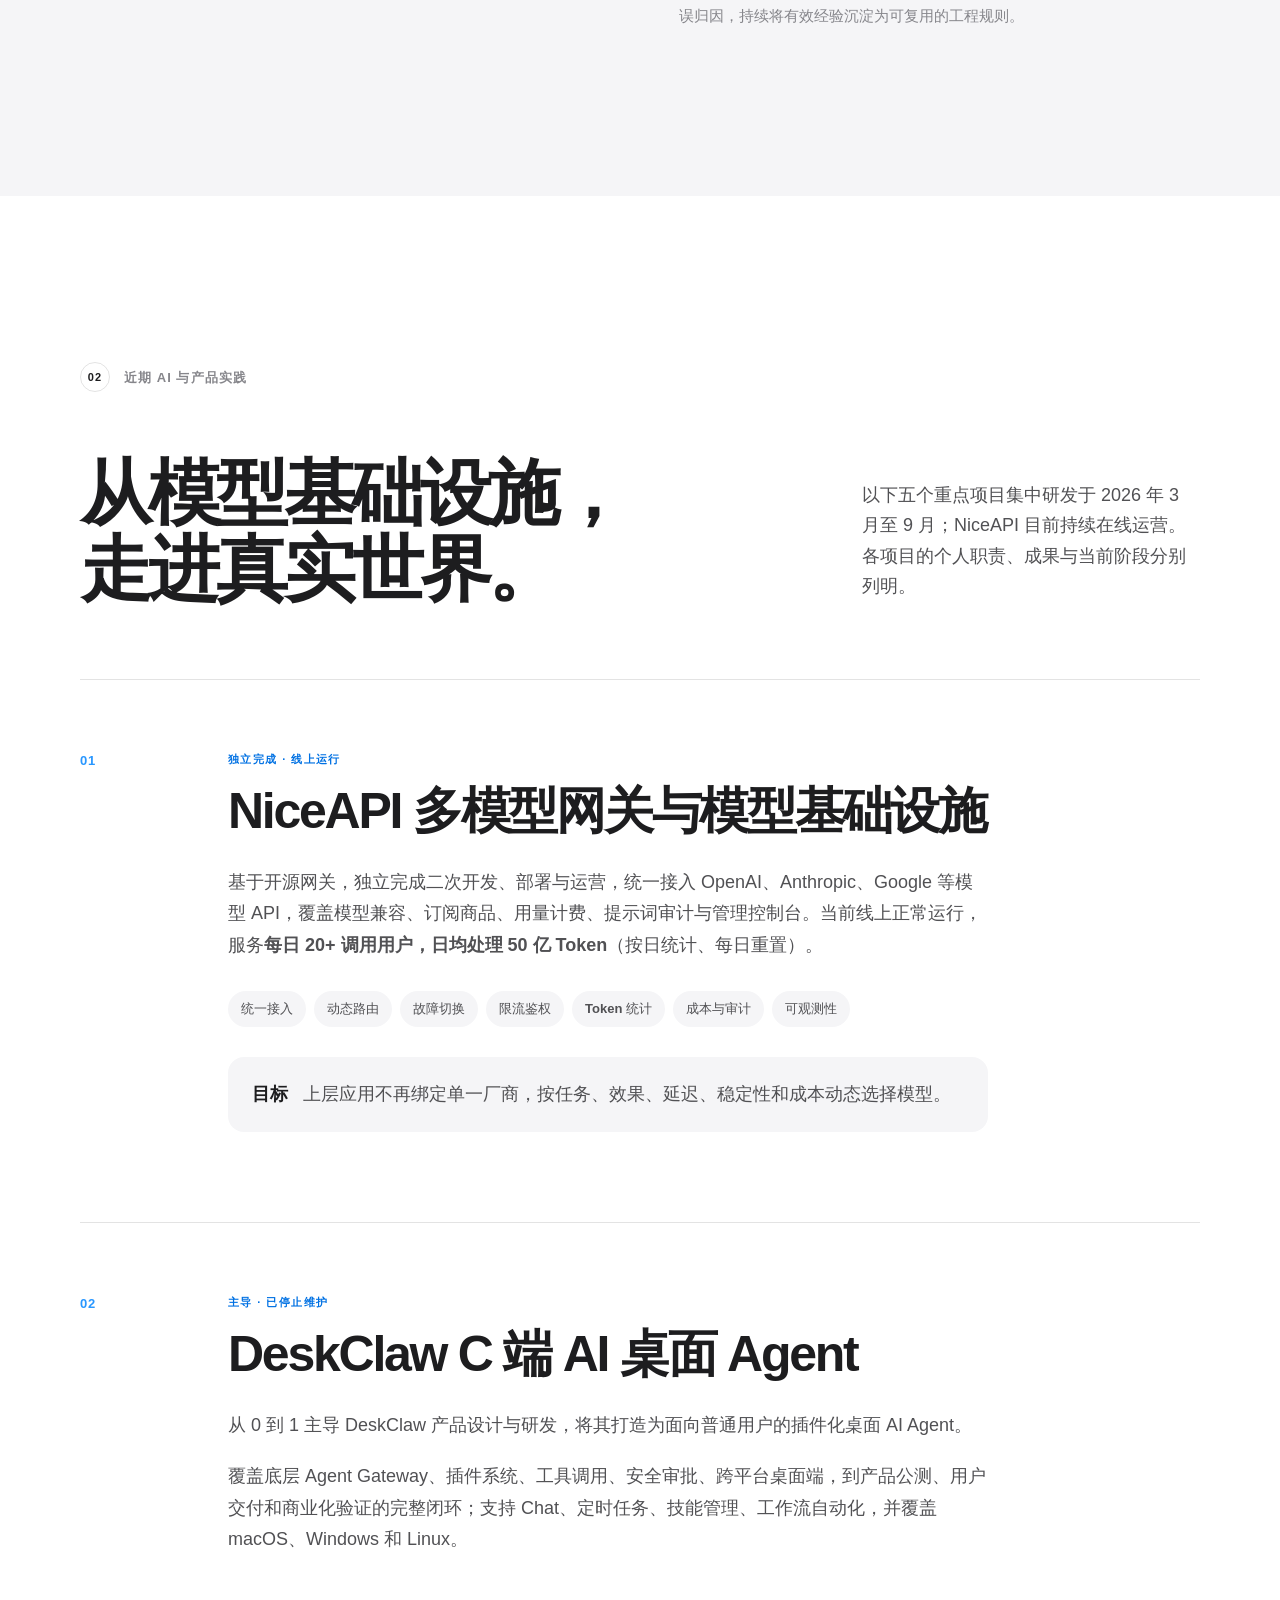
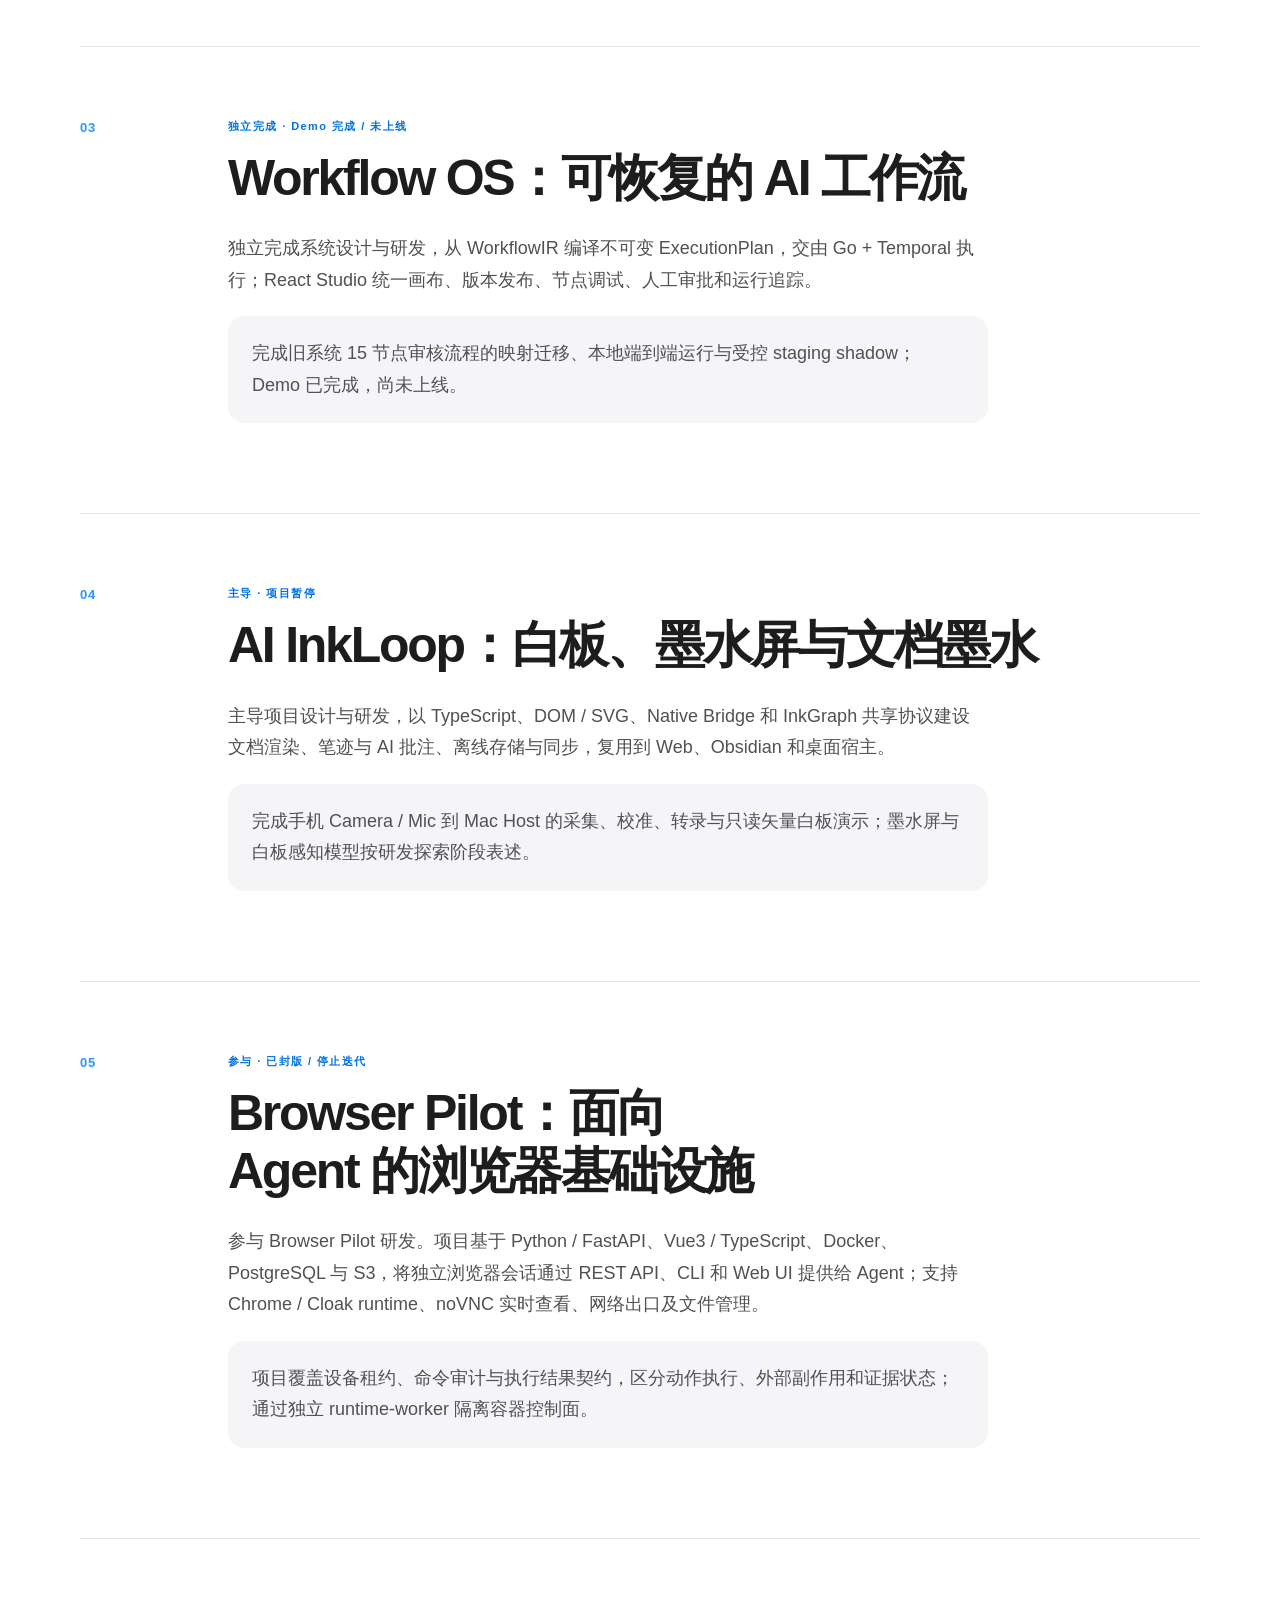
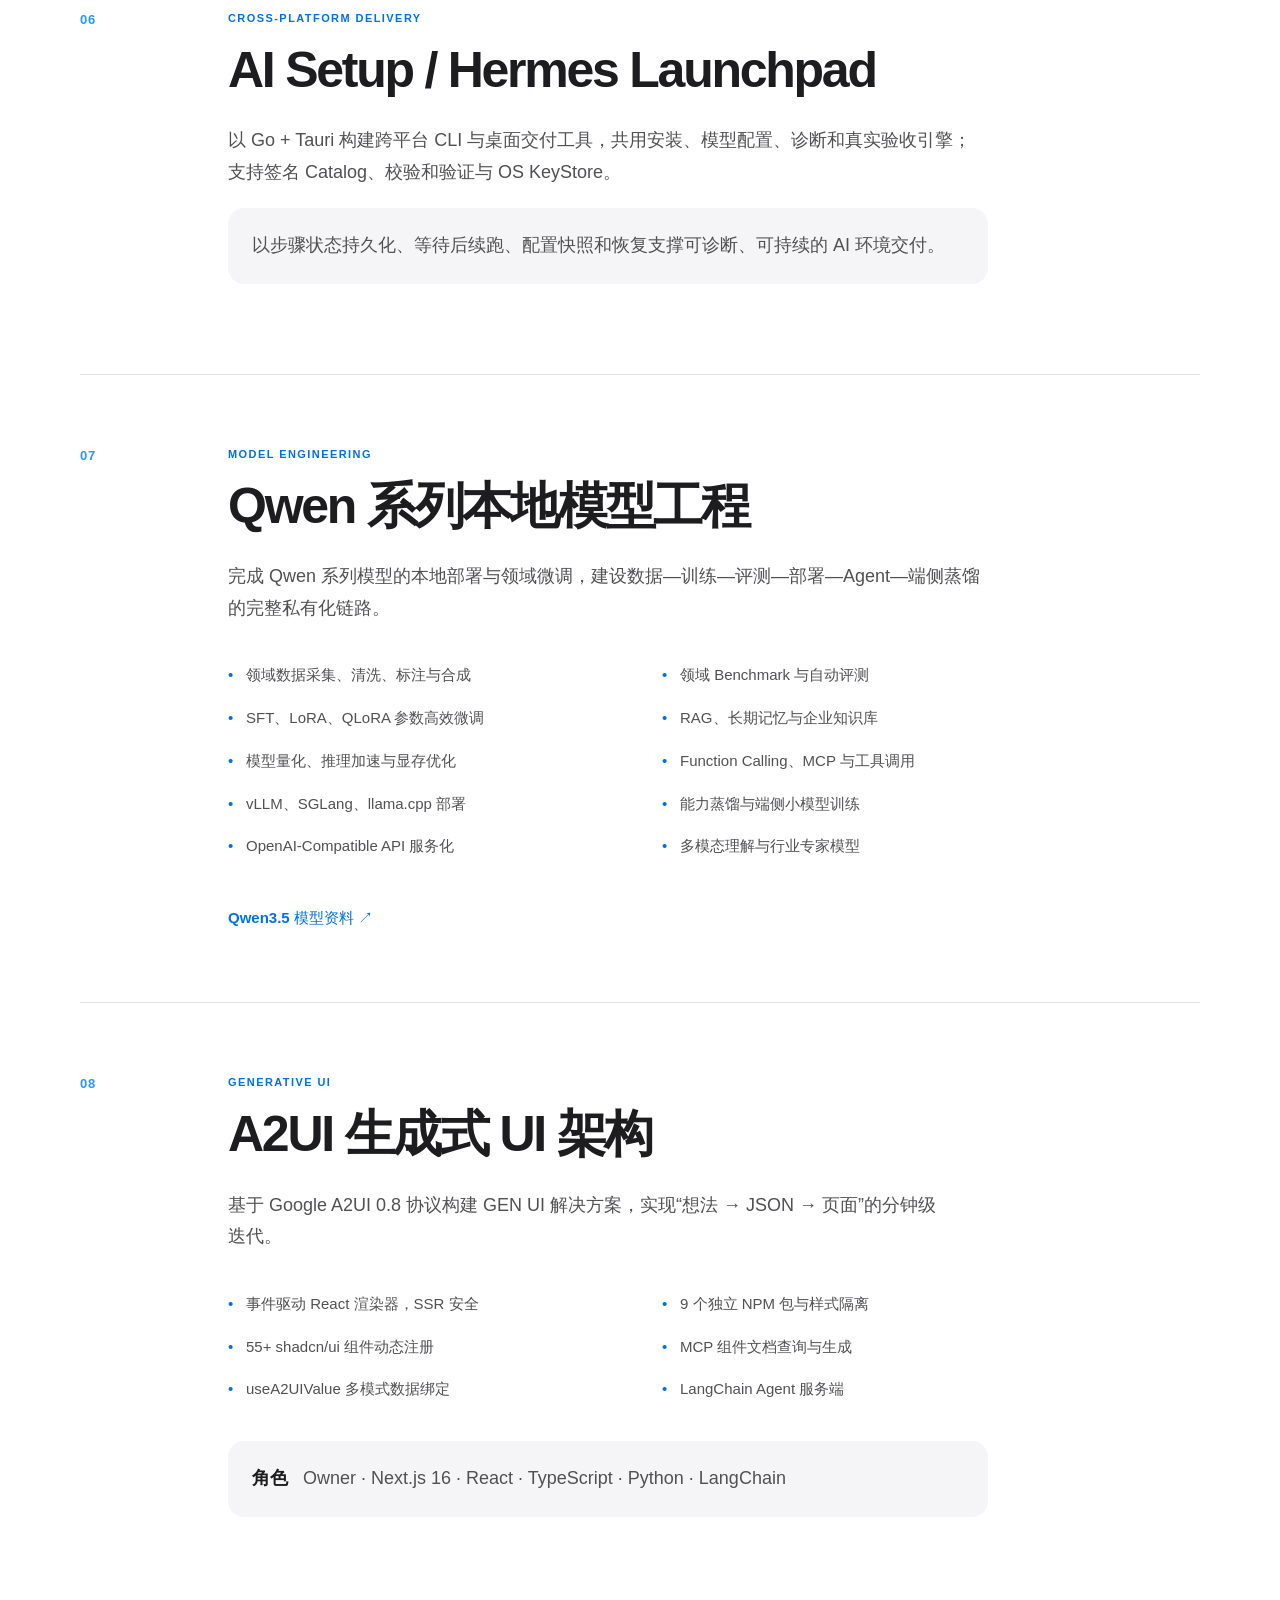
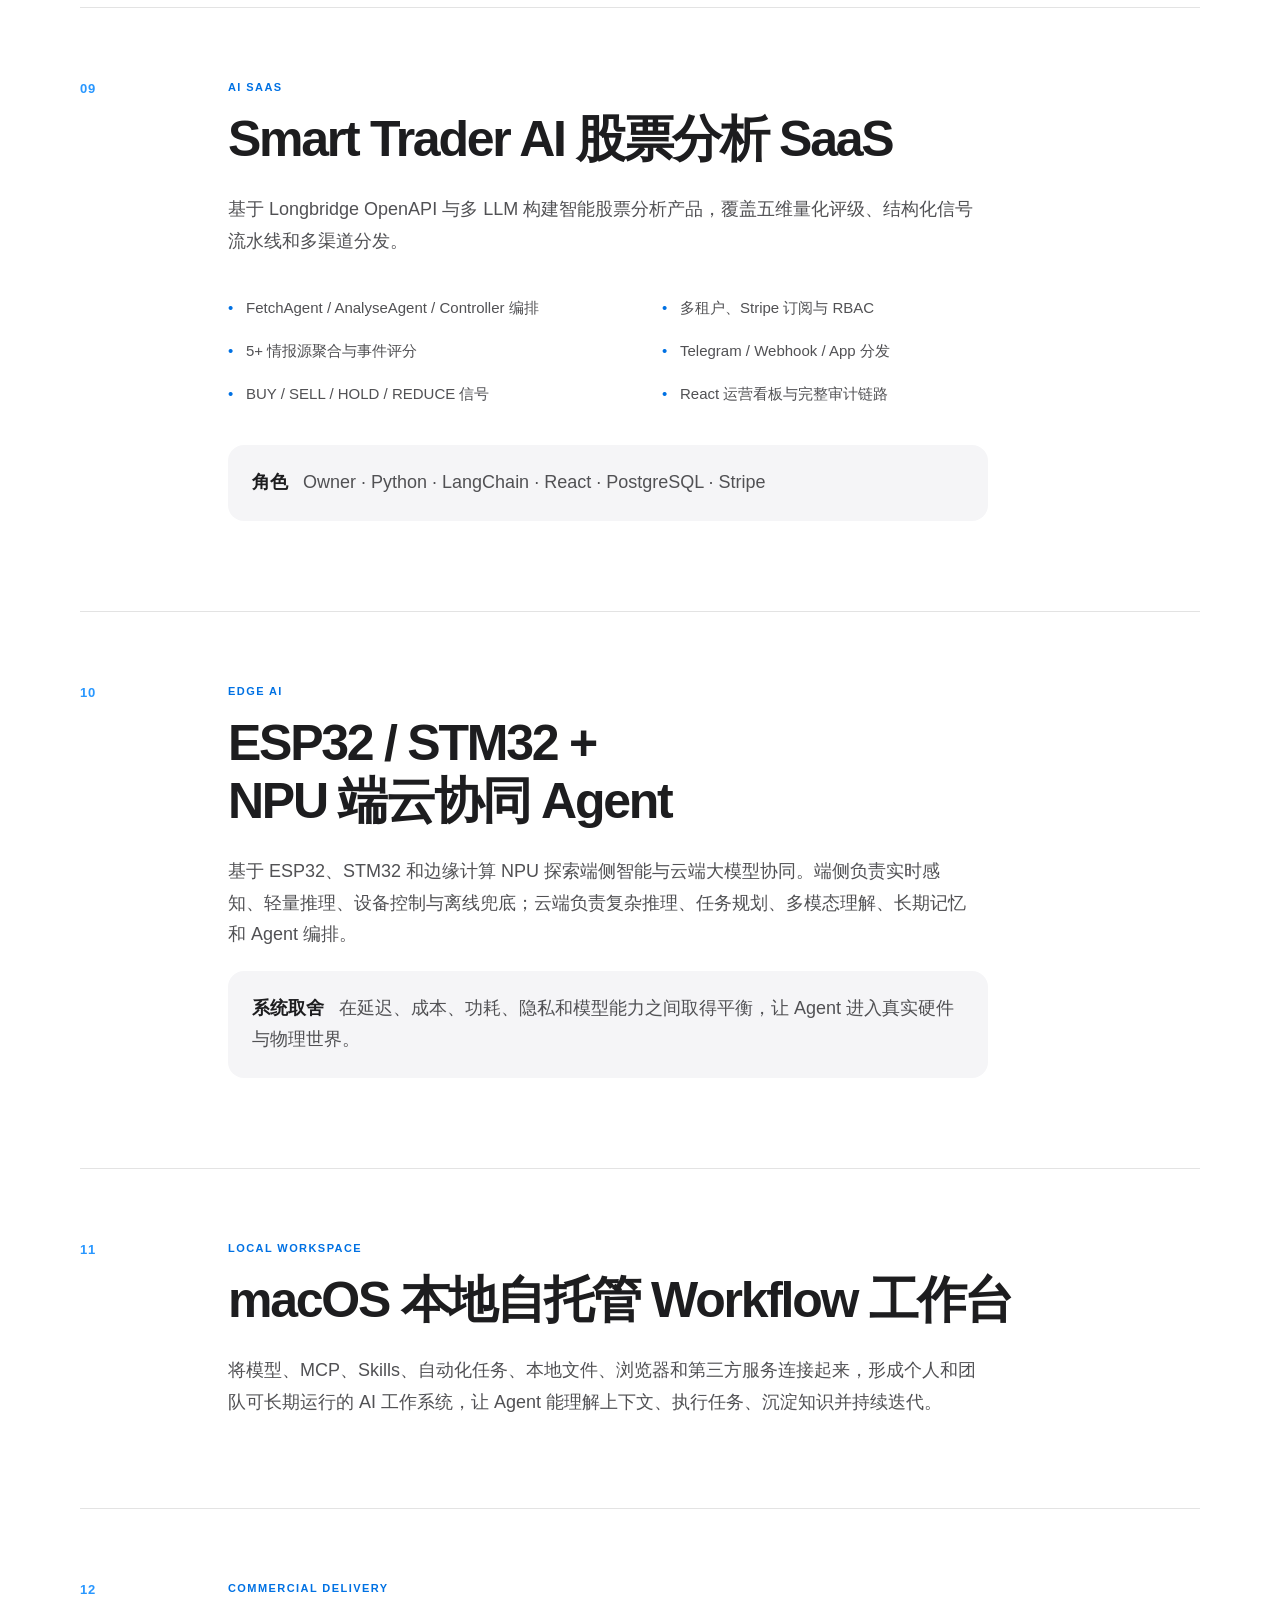
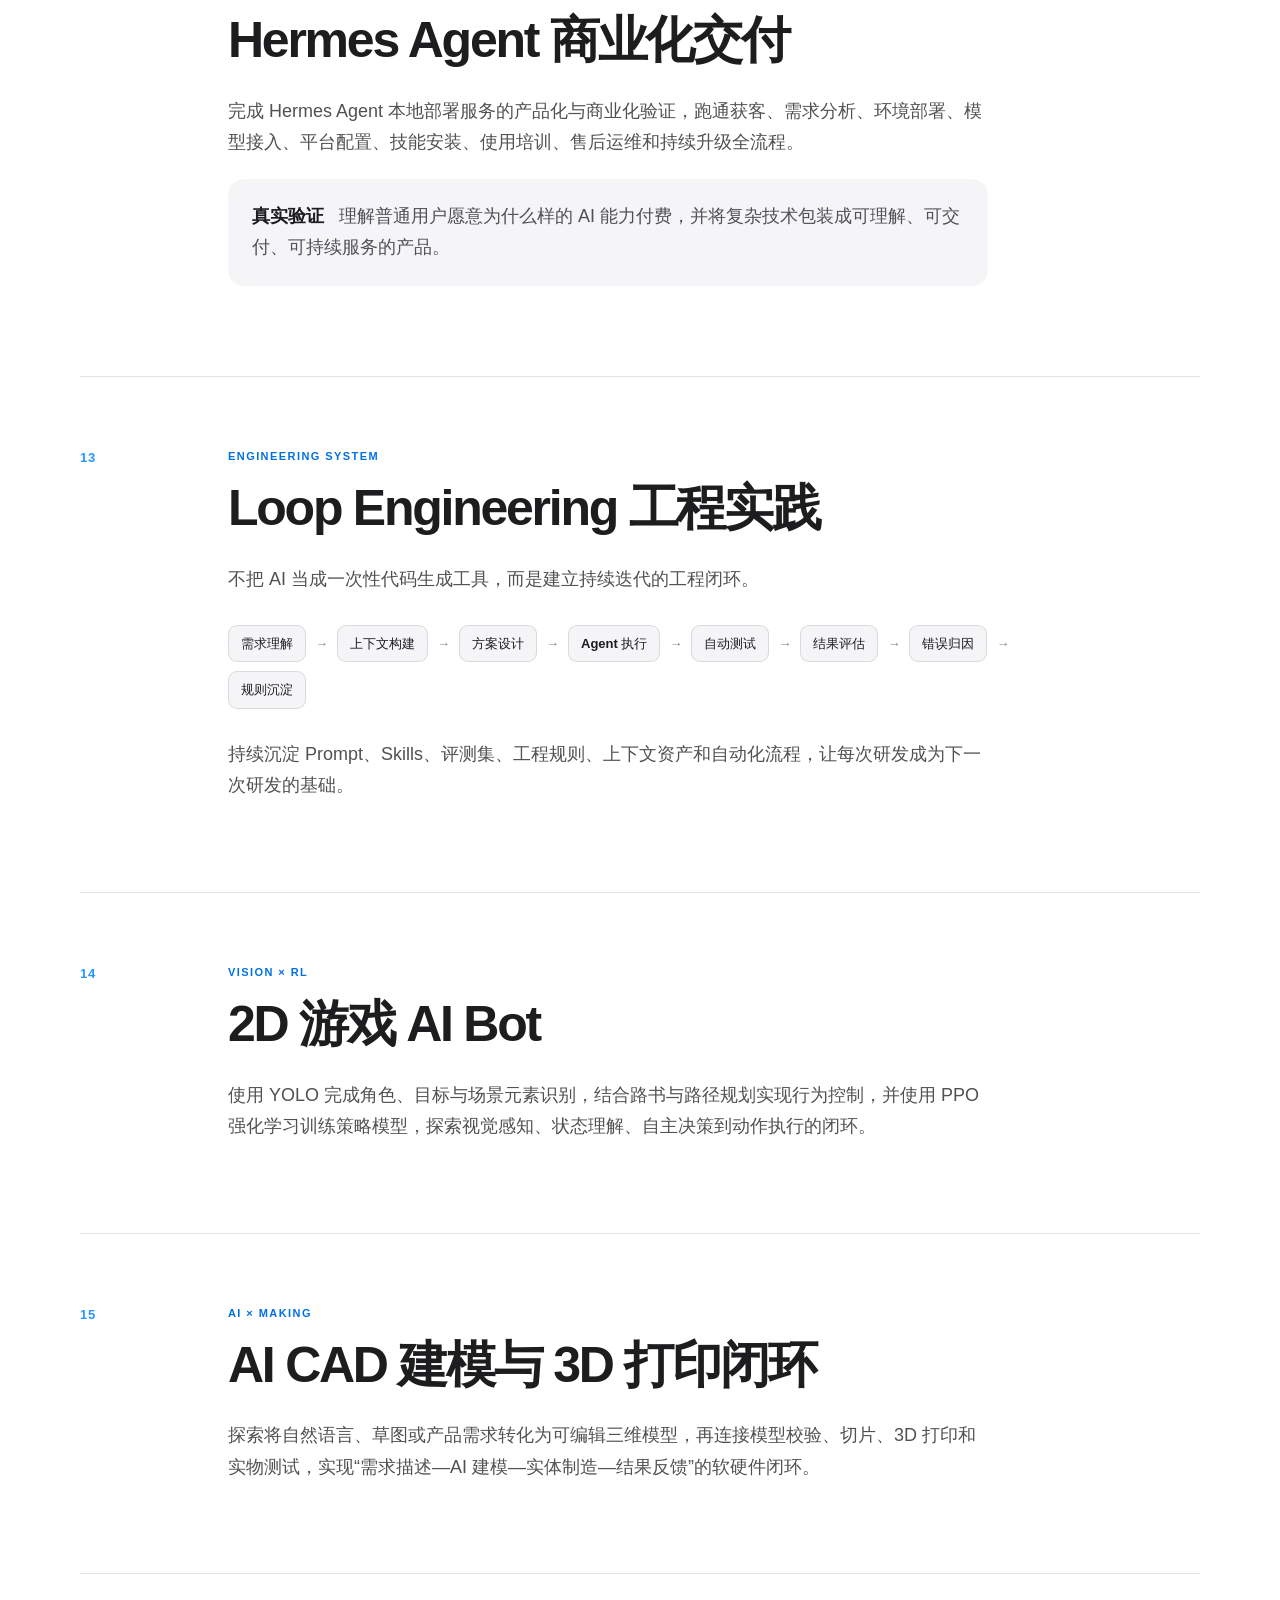
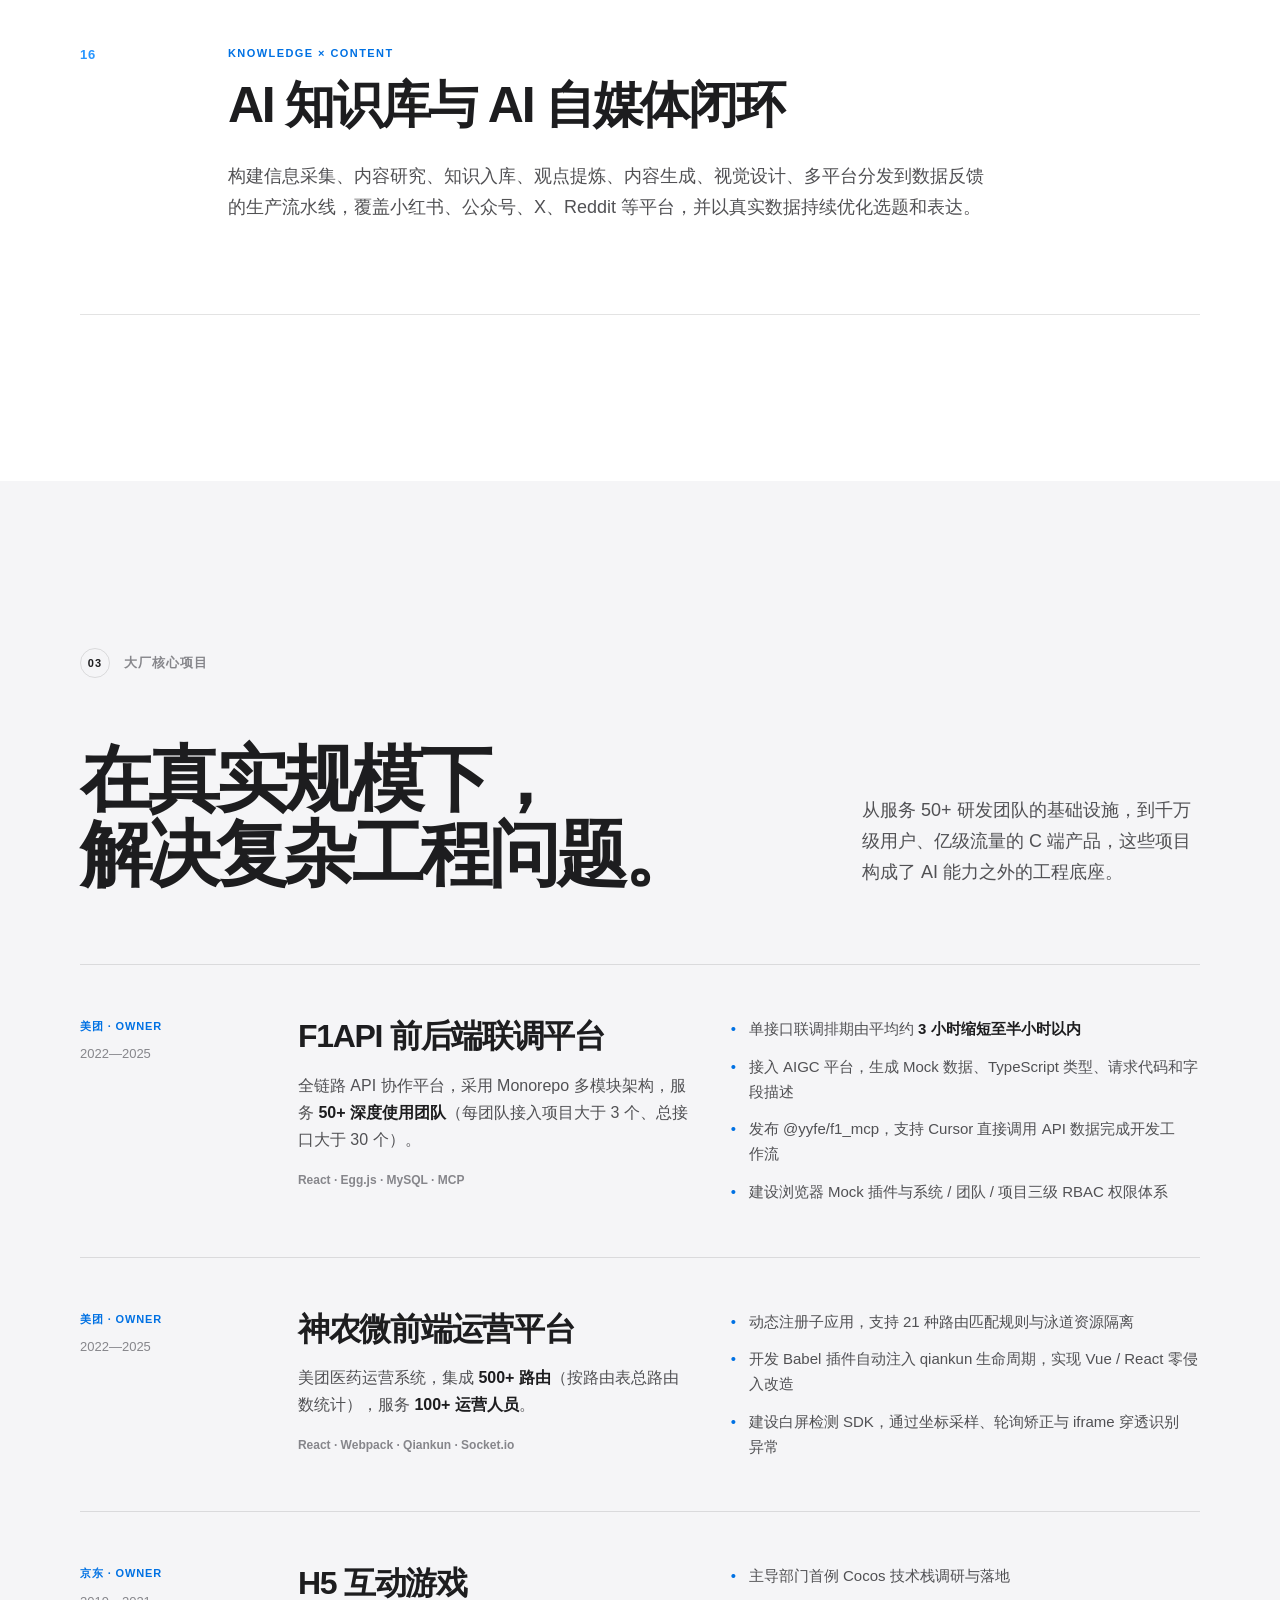
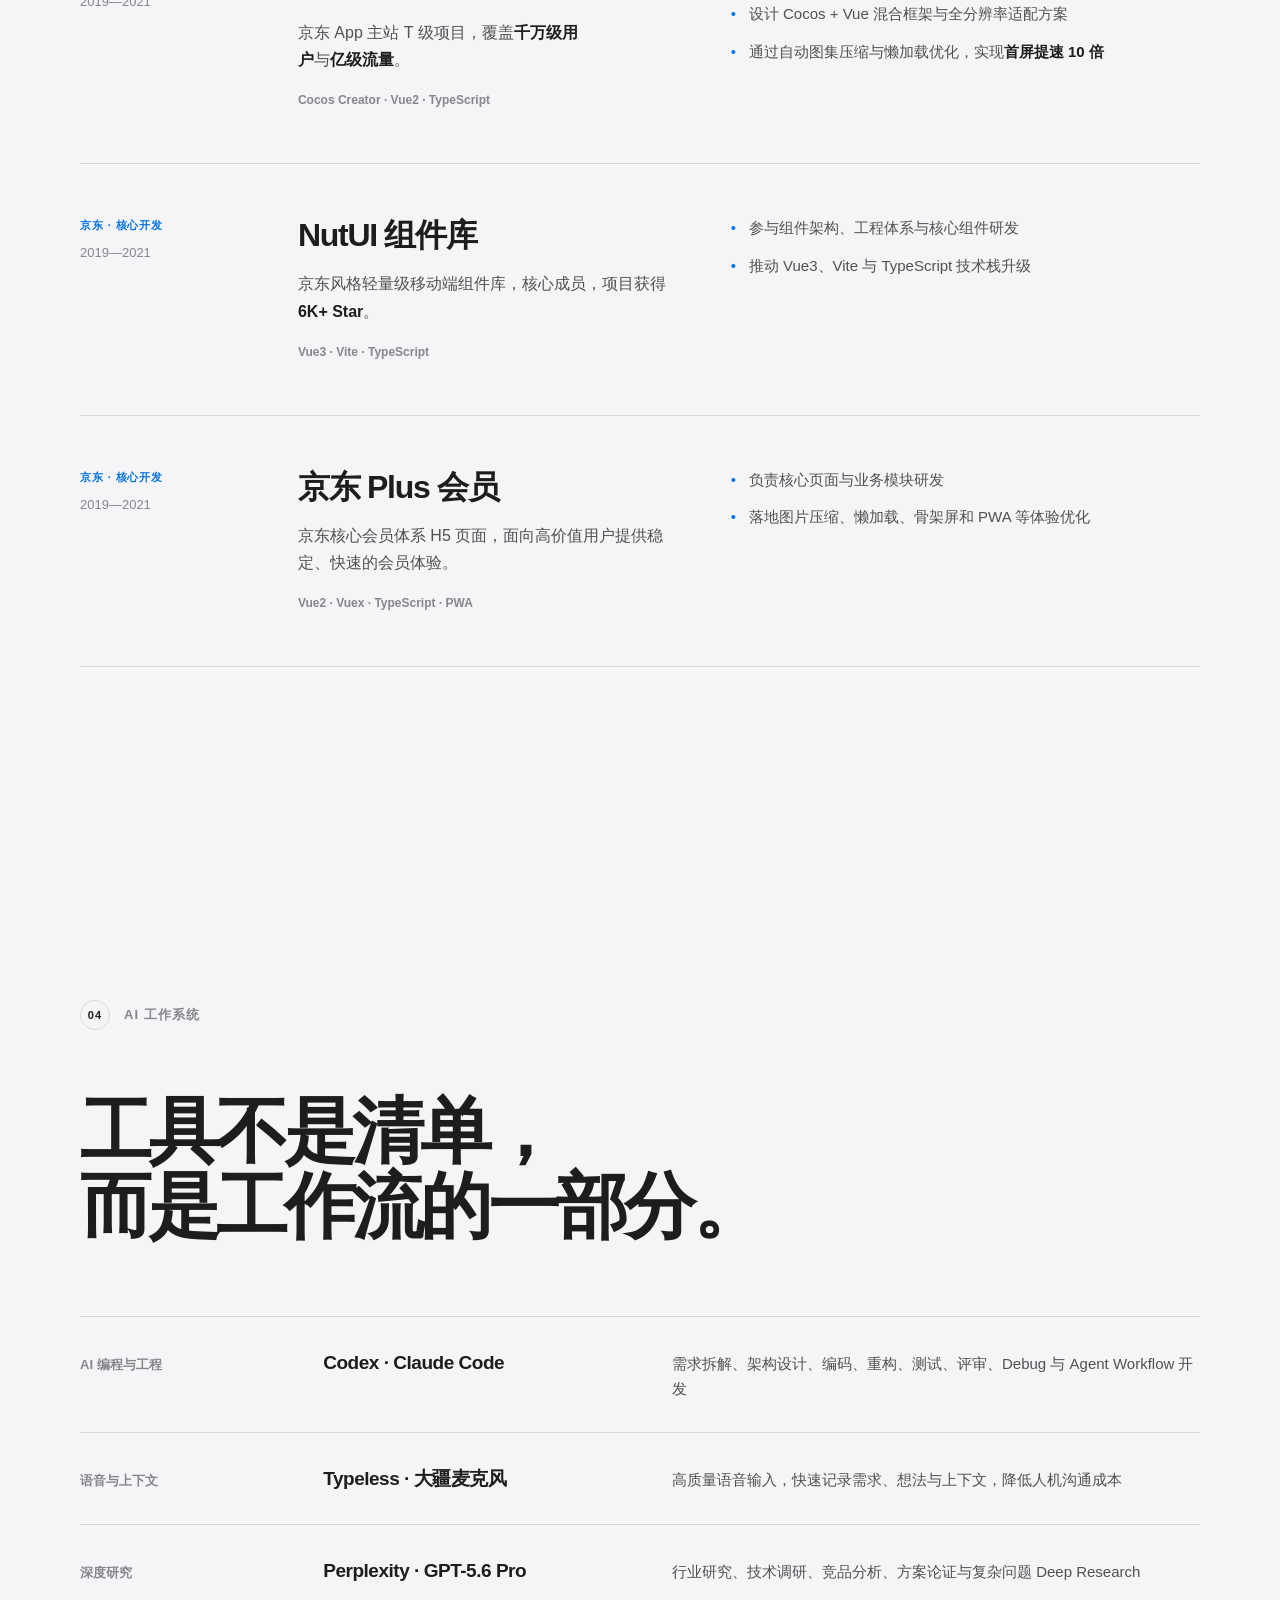
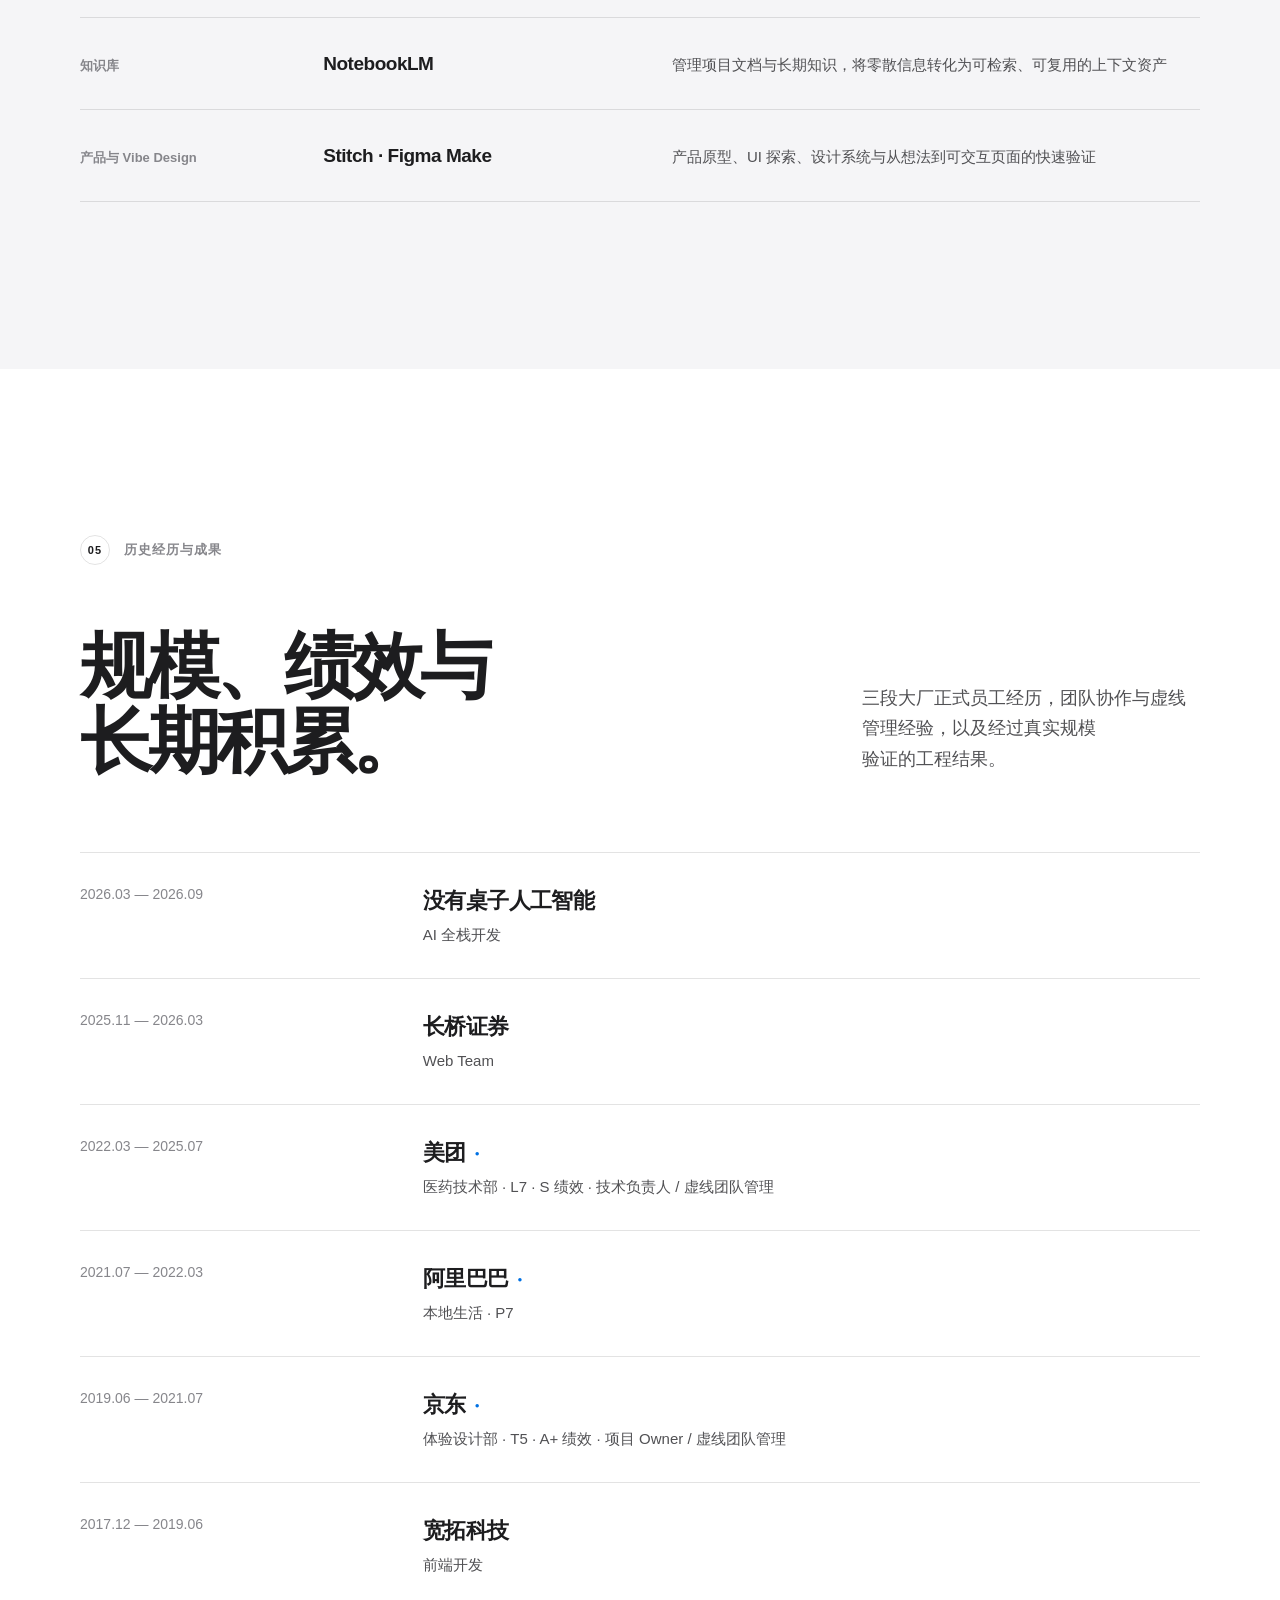
==== commit 8082059f: "Publish bilingual resumes with privacy-conscious contact details" ====
--- a/index.html
+++ b/index.html
@@ -4,11 +4,11 @@
   <meta charset="utf-8">
   <meta name="viewport" content="width=device-width, initial-scale=1">
   <meta name="theme-color" content="#f5f5f7">
-  <meta name="description" content="张宇的在线简历：8 年一线互联网研发经验，专注 AI Agent、复杂系统、端云协同与 0 到 1 商业化交付。">
-  <meta property="og:title" content="张宇｜AI 全栈工程师 / Agent 工程师 / FDE">
+  <meta name="description" content="Jerry的在线简历：8 年一线互联网研发经验，专注 AI Agent、复杂系统、端云协同与 0 到 1 商业化交付。">
+  <meta property="og:title" content="Jerry｜AI 全栈工程师 / Agent 工程师 / FDE">
   <meta property="og:description" content="把模型、Agent、软件、硬件与业务，做成真正可交付的产品。">
   <meta property="og:type" content="website">
-  <title>张宇｜AI 全栈工程师 / Agent 工程师 / FDE</title>
+  <title>Jerry｜AI 全栈工程师 / Agent 工程师 / FDE</title>
   <link rel="icon" href="data:image/svg+xml,<svg xmlns=%22http://www.w3.org/2000/svg%22 viewBox=%220 0 64 64%22><rect width=%2264%22 height=%2264%22 rx=%2216%22 fill=%22%23007aff%22/><path d=%22M17 20h30L25 44h22%22 fill=%22none%22 stroke=%22white%22 stroke-width=%226%22 stroke-linecap=%22round%22 stroke-linejoin=%22round%22/></svg>">
   <link rel="stylesheet" href="styles.css">
 </head>
@@ -19,9 +19,9 @@
     <nav class="nav shell" aria-label="主导航">
       <a class="brand" href="#top" aria-label="返回顶部">
         <span class="brand-avatar" aria-hidden="true">
-          <img src="assets/zhang-yu.jpg" alt="" width="36" height="36">
+          J
         </span>
-        <span>张宇</span>
+        <span>Jerry</span>
       </a>
       <div class="nav-links">
         <a href="#capabilities">核心能力</a>
@@ -29,7 +29,7 @@
         <a href="#projects">大厂项目</a>
         <a href="#experience">经历</a>
       </div>
-      <a class="nav-contact" href="mailto:363239878@qq.com">联系我 <span aria-hidden="true">↗</span></a>
+      <a class="nav-contact" href="mailto:nicejerry666@gmail.com">联系我 <span aria-hidden="true">↗</span></a>
     </nav>
   </header>
 
@@ -41,15 +41,16 @@
       </div>
       <h1 id="hero-title" class="reveal">把复杂技术，<span>做成真正<span class="nowrap">可交付的产品。</span></span></h1>
       <p class="hero-intro reveal">
-        我是张宇，AI 全栈工程师、Agent 工程师与 FDE 解决方案工程师。
+        我是Jerry，AI 全栈工程师、Agent 工程师与 FDE 解决方案工程师。
         擅长将模型、Agent、软件、硬件与业务场景串联起来，从技术验证一路做到产品上线与商业闭环。
       </p>
       <div class="hero-actions reveal">
-        <a class="button button-primary" href="mailto:363239878@qq.com">与我聊聊 <span aria-hidden="true">↗</span></a>
-        <a class="button button-secondary" href="https://github.com/zy19940510" target="_blank" rel="noreferrer">GitHub</a>
+        <a class="button button-primary" href="mailto:nicejerry666@gmail.com">与我聊聊 <span aria-hidden="true">↗</span></a>
+        <a class="button button-secondary" href="en.html" lang="en">English version</a>
         <a class="text-link" href="resume-print.html">查看两页投递版简历 ↗</a>
-        <a class="text-link" href="resume.pdf" download>下载 PDF ↓</a>
-        <a class="text-link" href="tel:13261014429">132 6101 4429</a>
+        <a class="text-link" href="resume.pdf" download="Jerry_Resume_CN.pdf">中文 PDF ↓</a>
+        <a class="text-link" href="resume-en.pdf" download="Jerry_Resume_EN.pdf" lang="en">English PDF ↓</a>
+        <a class="text-link" href="https://t.me/make888money">Telegram: @make888money</a>
       </div>
       <div class="proof-strip reveal" aria-label="职业亮点">
         <div class="proof-item">
@@ -66,7 +67,7 @@
         </div>
         <div class="proof-item">
           <strong>2 项</strong>
-          <span>国家发明专利</span>
+          <span>发明专利申请 / 公开</span>
         </div>
       </div>
     </section>
@@ -97,7 +98,7 @@
             <span class="capability-number">03</span>
             <div>
               <h3>软件 × 硬件 × 端云</h3>
-              <p>具备 Web、桌面端、服务端、端侧芯片与边缘 NPU 的协同研发能力，能够在延迟、成本、功耗、隐私与模型能力之间做系统设计。</p>
+              <p>具备 Web、桌面端与服务端交付经验，并探索端侧芯片、边缘 NPU 与端云协同；相关硬件方向处于探索验证阶段。</p>
             </div>
           </article>
           <article class="capability reveal">
@@ -116,8 +117,8 @@
       <div class="intro-grid">
         <h2 id="about-title" class="reveal">既能深入工程细节，<br>也能对结果负责。</h2>
         <div class="prose reveal">
-          <p>8 年一线互联网研发经验，历任京东 T5、阿里 P7、美团 L7，拥有京东 A+、美团 S 绩效及 4 年团队协作与管理经验。曾负责千万级用户、亿级流量的 C 端产品，以及服务 50+ 研发团队的技术基础设施建设。</p>
-          <p>拥有 2 项国家发明专利，是 NutUI 开源组件库核心成员。具备全栈研发、复杂系统架构、AI Agent、模型工程、端云协同、产品设计和商业化交付能力。</p>
+          <p>8 年一线互联网研发经验，历任京东 T5、阿里 P7、美团 L7，拥有京东 A+、美团 S 绩效及团队协作与虚线管理经验。曾负责千万级用户、亿级流量的 C 端产品，以及服务 50+ 研发团队的技术基础设施建设。</p>
+          <p>有 2 项发明专利申请 / 公开，是 NutUI 开源组件库核心成员。具备全栈研发、复杂系统架构、AI Agent、模型工程、端云协同、产品设计和商业化交付能力。</p>
           <p>2024 年开始系统进入 AI 领域，从 Vibe Coding 起步，逐步深入 AI Agent、模型工程、AI Infra、端侧智能和 AI 原生产品研发。</p>
           <aside class="quote">
             <p>“我的核心能力不是调用模型，而是把一个想法从技术验证做到产品上线，再跑通真实用户和商业闭环。”</p>
@@ -456,7 +457,7 @@
         <div class="section-label reveal"><span>05</span> 历史经历与成果</div>
         <div class="section-heading reveal">
           <h2 id="experience-title">规模、绩效与长期积累。</h2>
-          <p>三段大厂正式员工经历，四年团队协作与管理经验，以及经过真实规模<span class="nowrap">验证的工程结果。</span></p>
+          <p>三段大厂正式员工经历，团队协作与虚线管理经验，以及经过真实规模<span class="nowrap">验证的工程结果。</span></p>
         </div>
 
         <div class="career" aria-label="工作经历">
@@ -496,10 +497,10 @@
         <div class="achievement-columns">
           <article class="achievement reveal">
             <p class="eyebrow">PATENTS</p>
-            <h3>2 项国家发明专利</h3>
+            <h3>2 项发明专利申请 / 公开</h3>
             <ul>
-              <li>基于 html2canvas 的网页截图方法（CN113744363A）</li>
-              <li>基于 Cocos + Webpack + Vue 的混合开发框架（CN115439579A）</li>
+              <li>基于 html2canvas 的网页截图方法</li>
+              <li>基于 Cocos + Webpack + Vue 的混合开发框架</li>
             </ul>
           </article>
           <article class="achievement reveal">
@@ -537,8 +538,8 @@
         <p class="eyebrow">LET'S BUILD SOMETHING REAL</p>
         <h2 id="contact-title">一起把想法，<br>变成可交付产品。</h2>
         <div class="contact-actions">
-          <a class="button button-white" href="mailto:363239878@qq.com">363239878@qq.com <span aria-hidden="true">↗</span></a>
-          <a class="contact-phone" href="tel:13261014429">132 6101 4429</a>
+          <a class="button button-white" href="mailto:nicejerry666@gmail.com">nicejerry666@gmail.com <span aria-hidden="true">↗</span></a>
+          <a class="contact-phone" href="https://t.me/make888money">Telegram: @make888money</a>
         </div>
       </div>
     </section>
@@ -546,9 +547,9 @@
 
   <footer class="site-footer">
     <div class="shell">
-      <p>张宇 · AI 全栈工程师 / Agent 工程师 / FDE</p>
+      <p>Jerry · AI 全栈工程师 / Agent 工程师 / FDE</p>
       <div>
-        <a href="https://github.com/zy19940510" target="_blank" rel="noreferrer">GitHub ↗</a>
+        <a href="en.html" lang="en">English version ↗</a>
         <a href="#top">回到顶部 ↑</a>
       </div>
     </div>
--- a/styles.css
+++ b/styles.css
@@ -1416,3 +1416,5 @@
     transform: none;
   }
 }
+
+.brand-avatar{display:flex;align-items:center;justify-content:center;font-size:20px;font-weight:700;color:#fff;background:#163e64}
